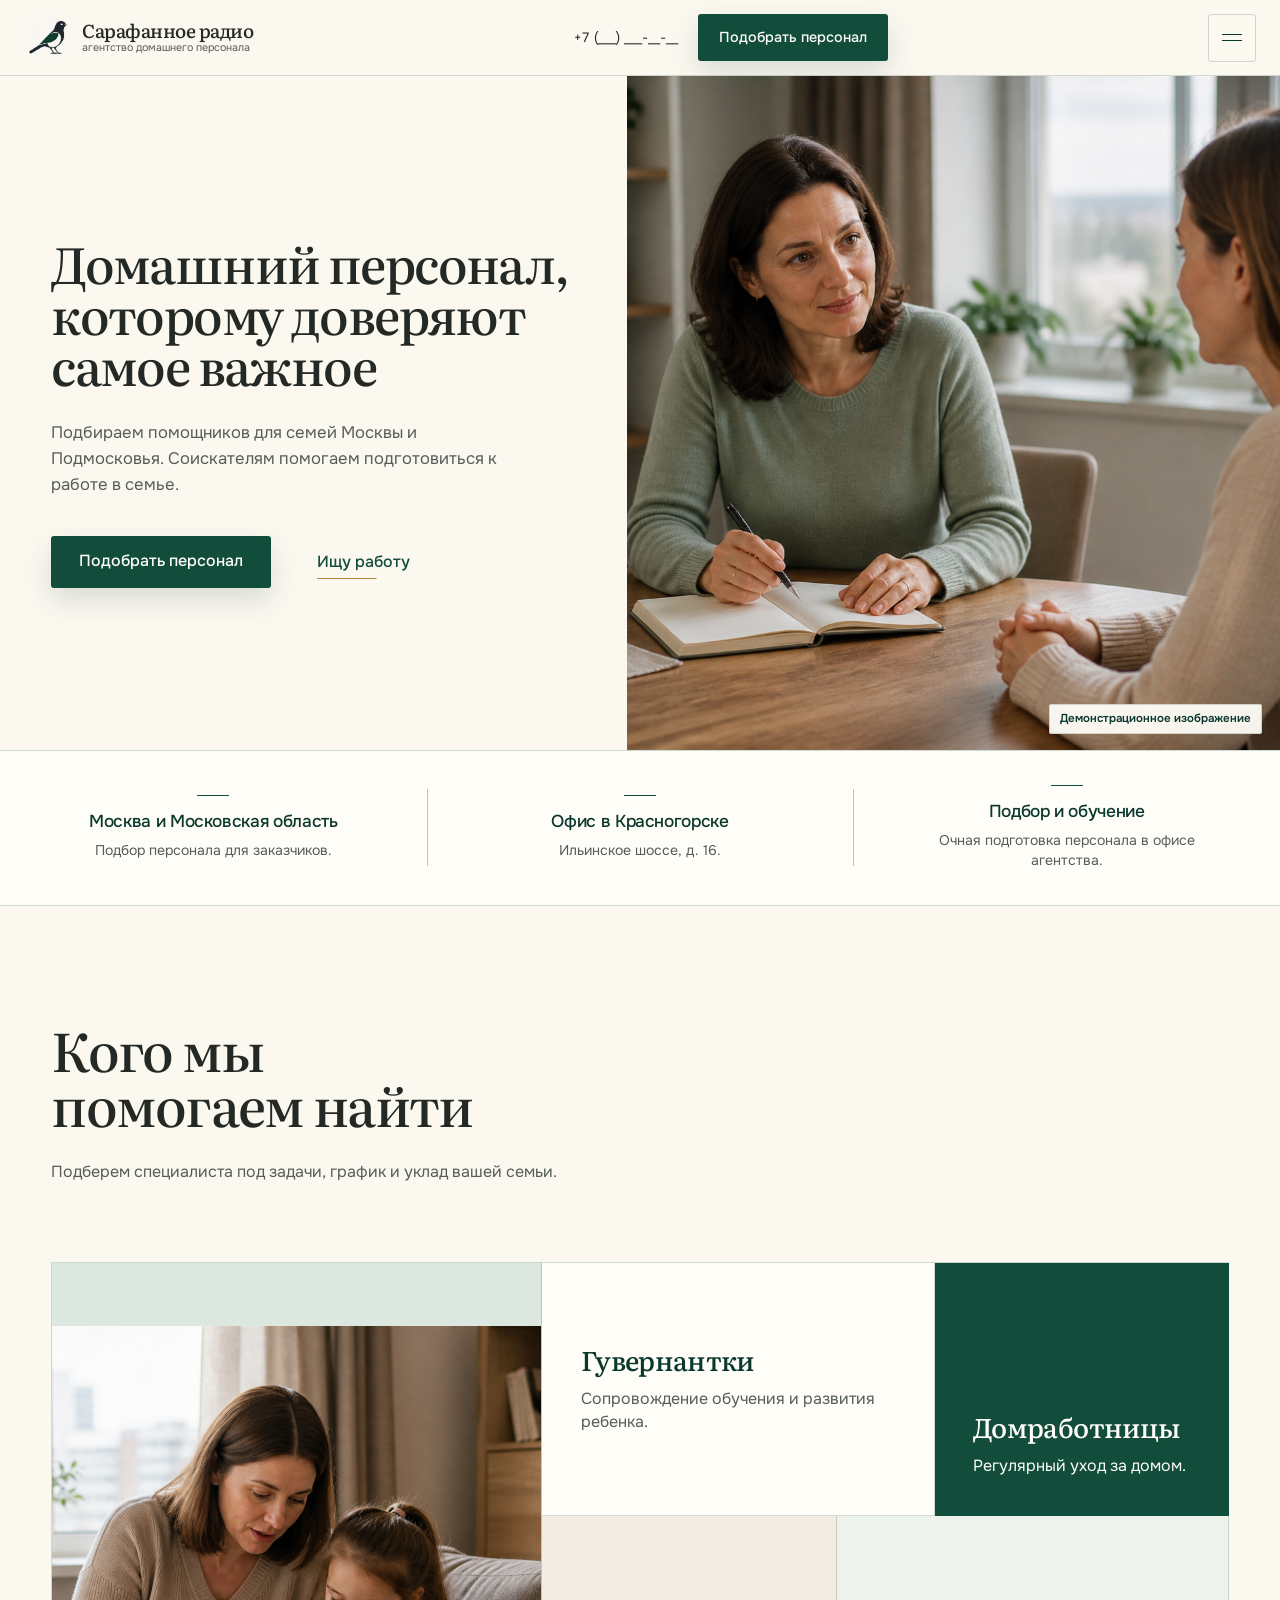
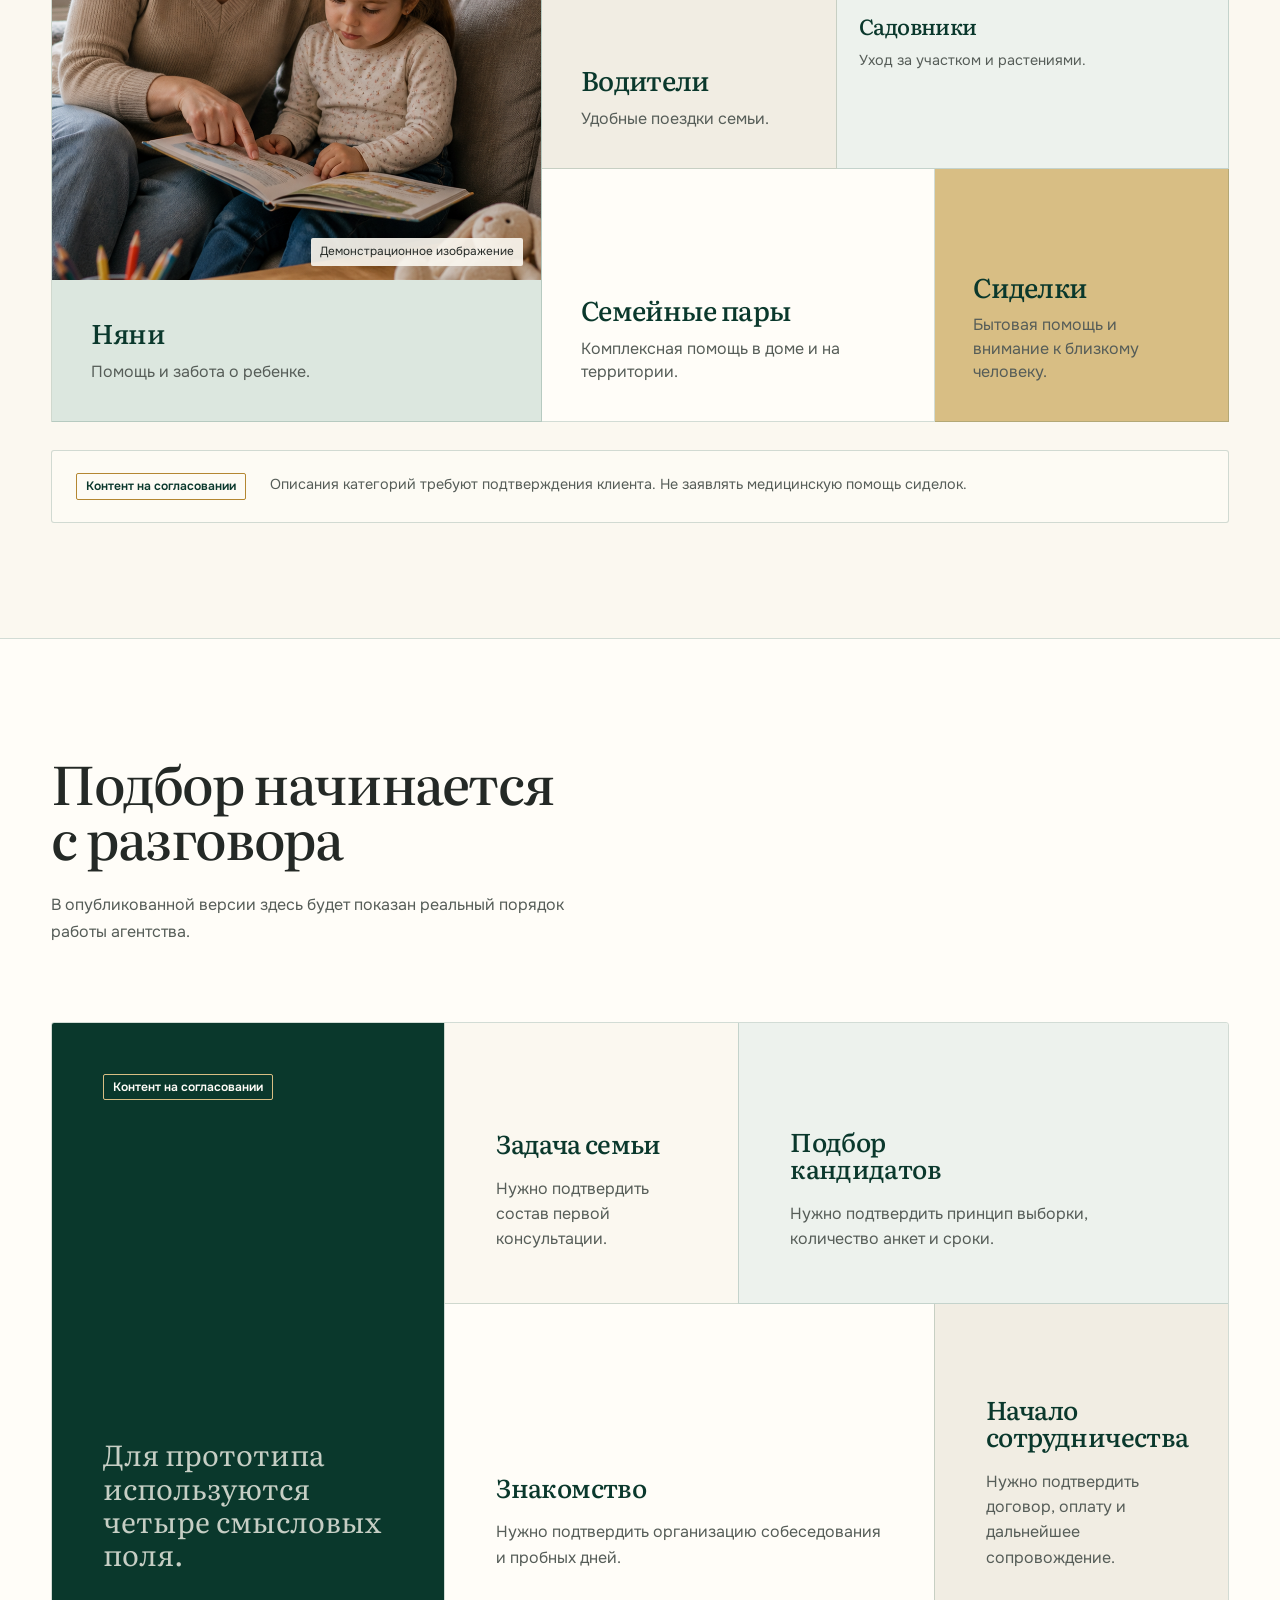
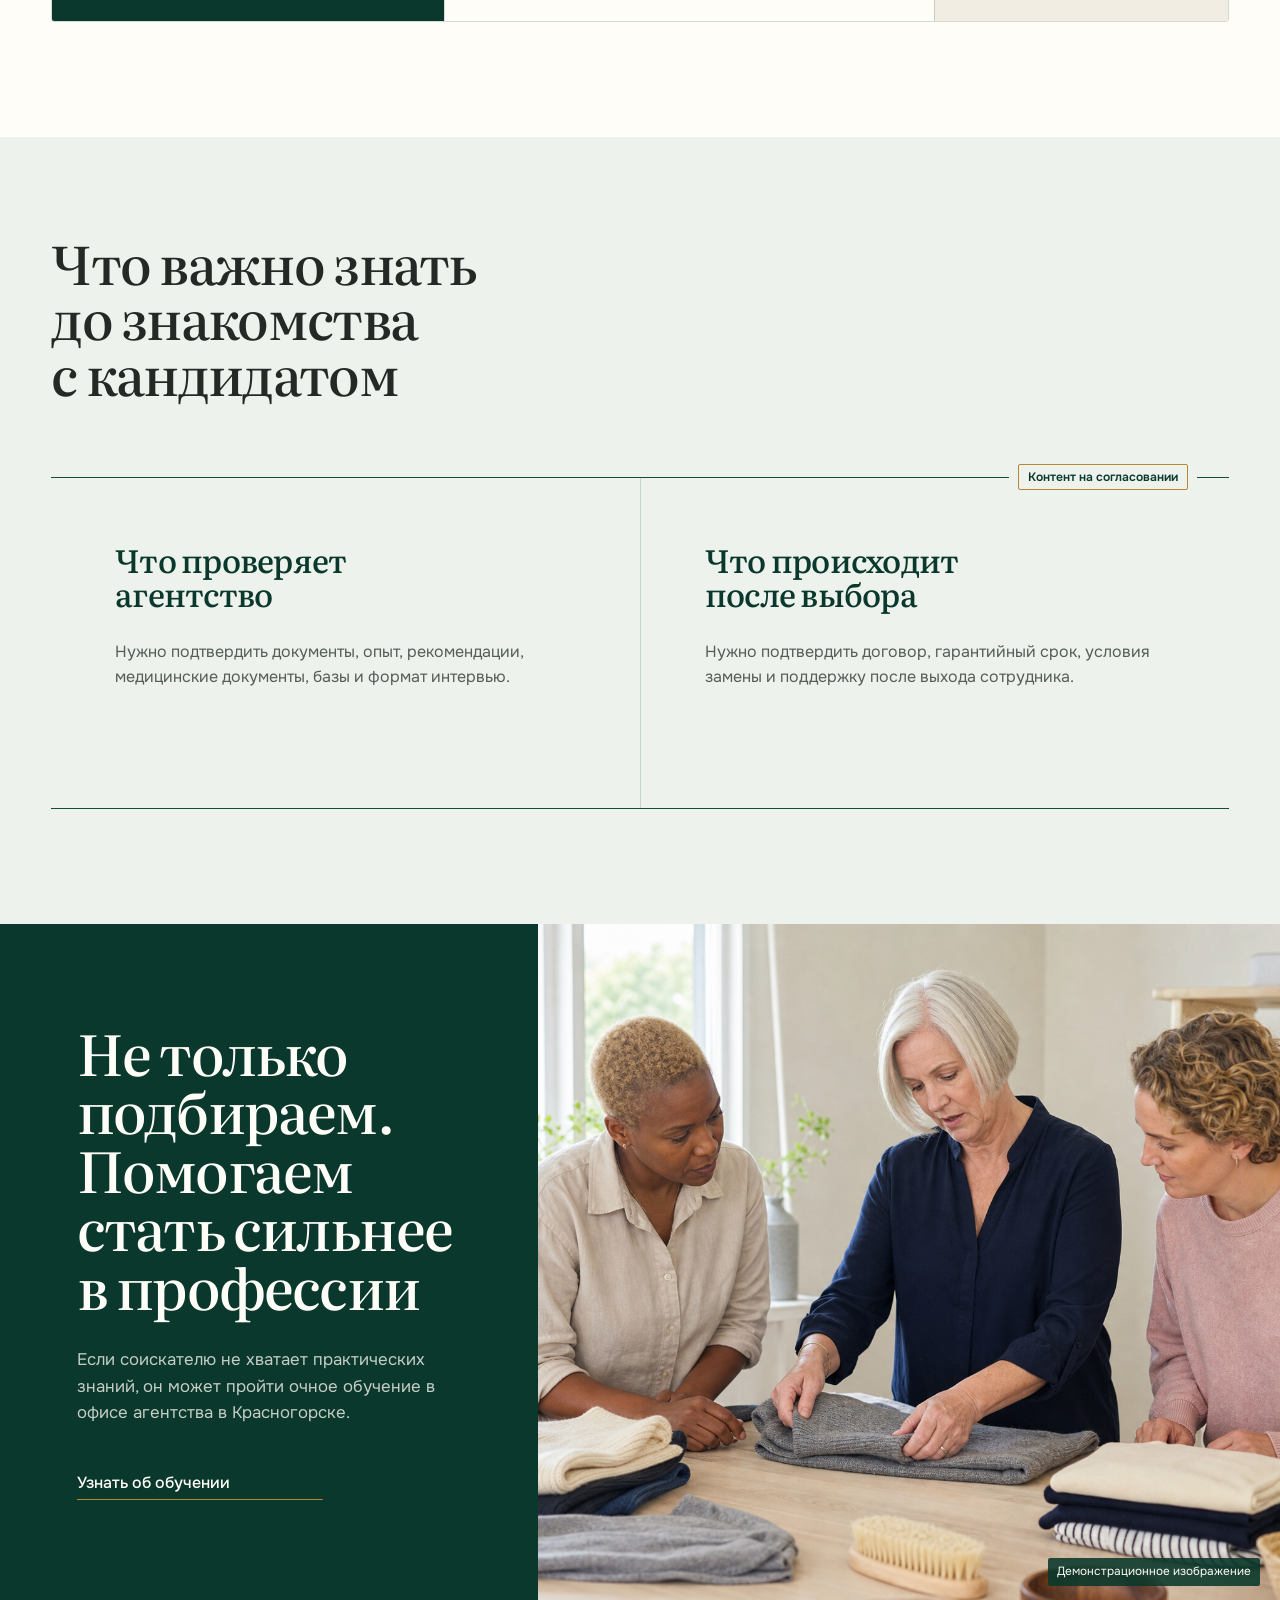
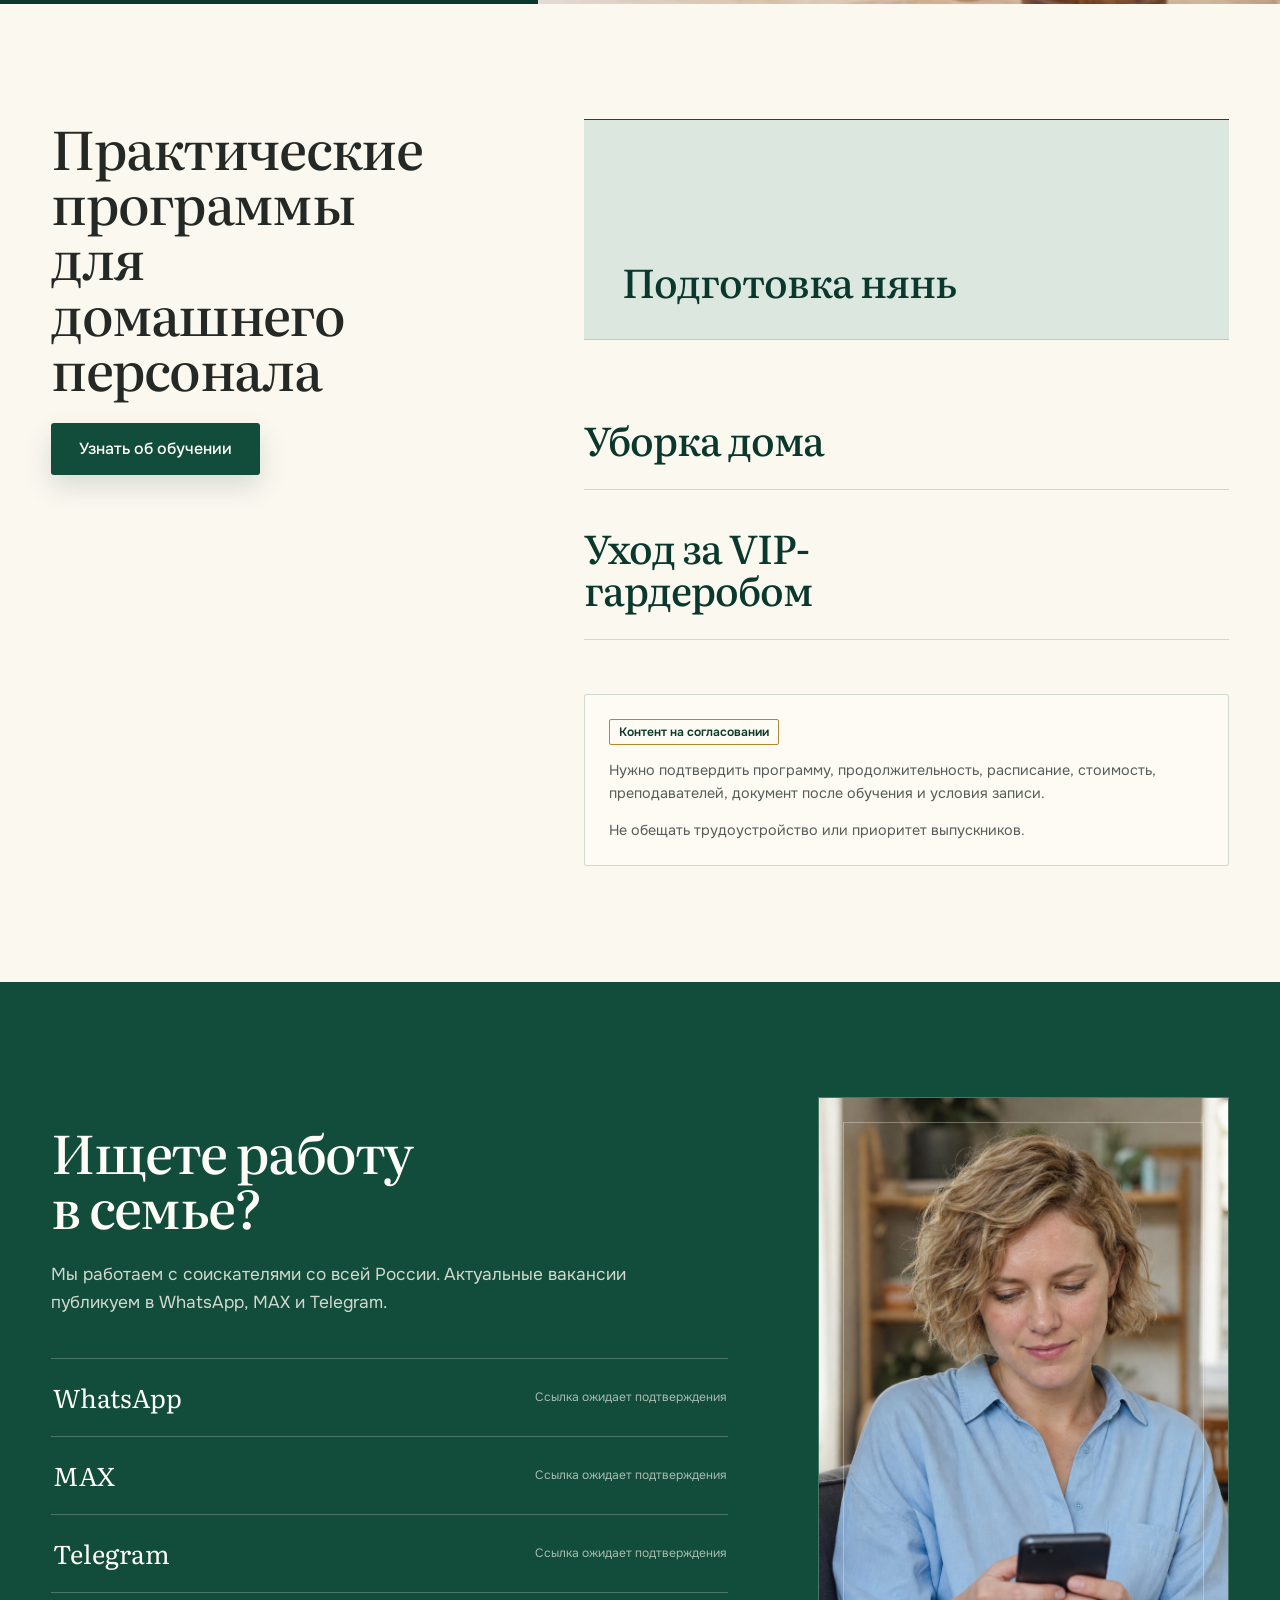
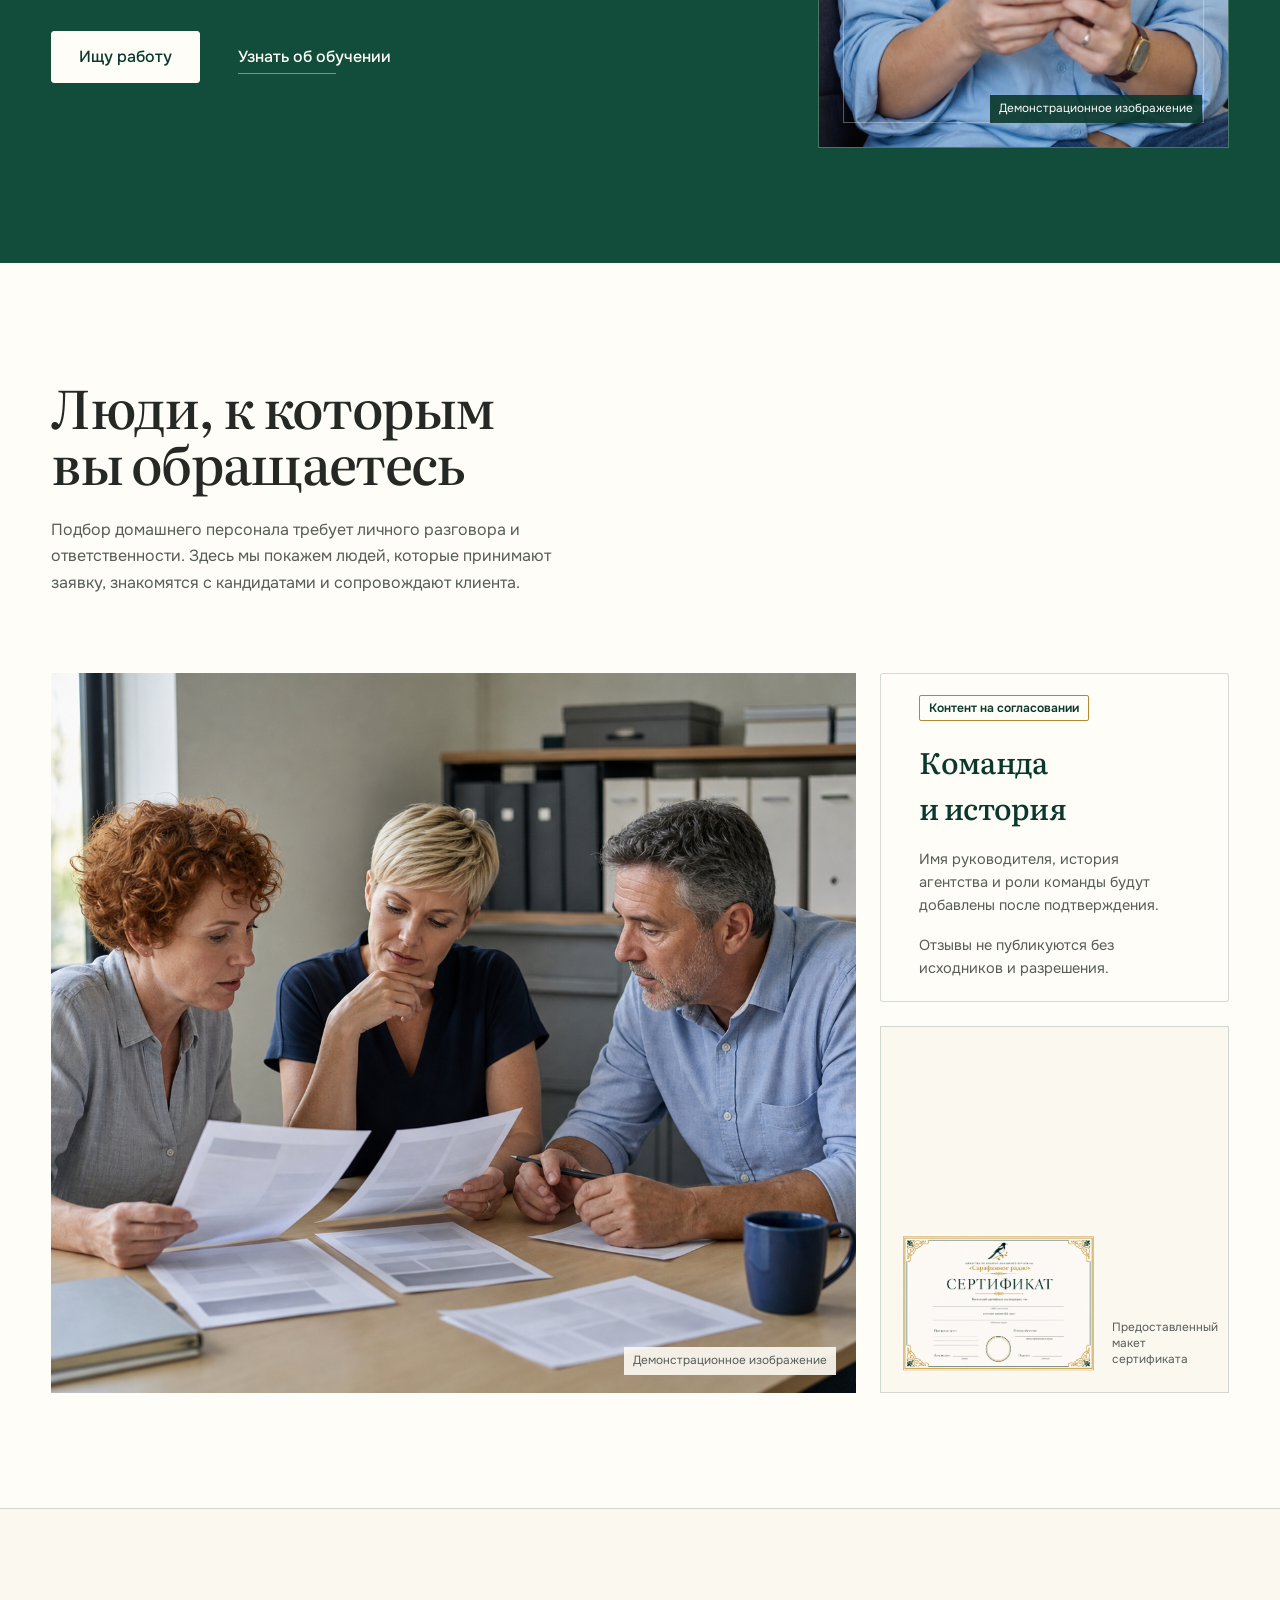
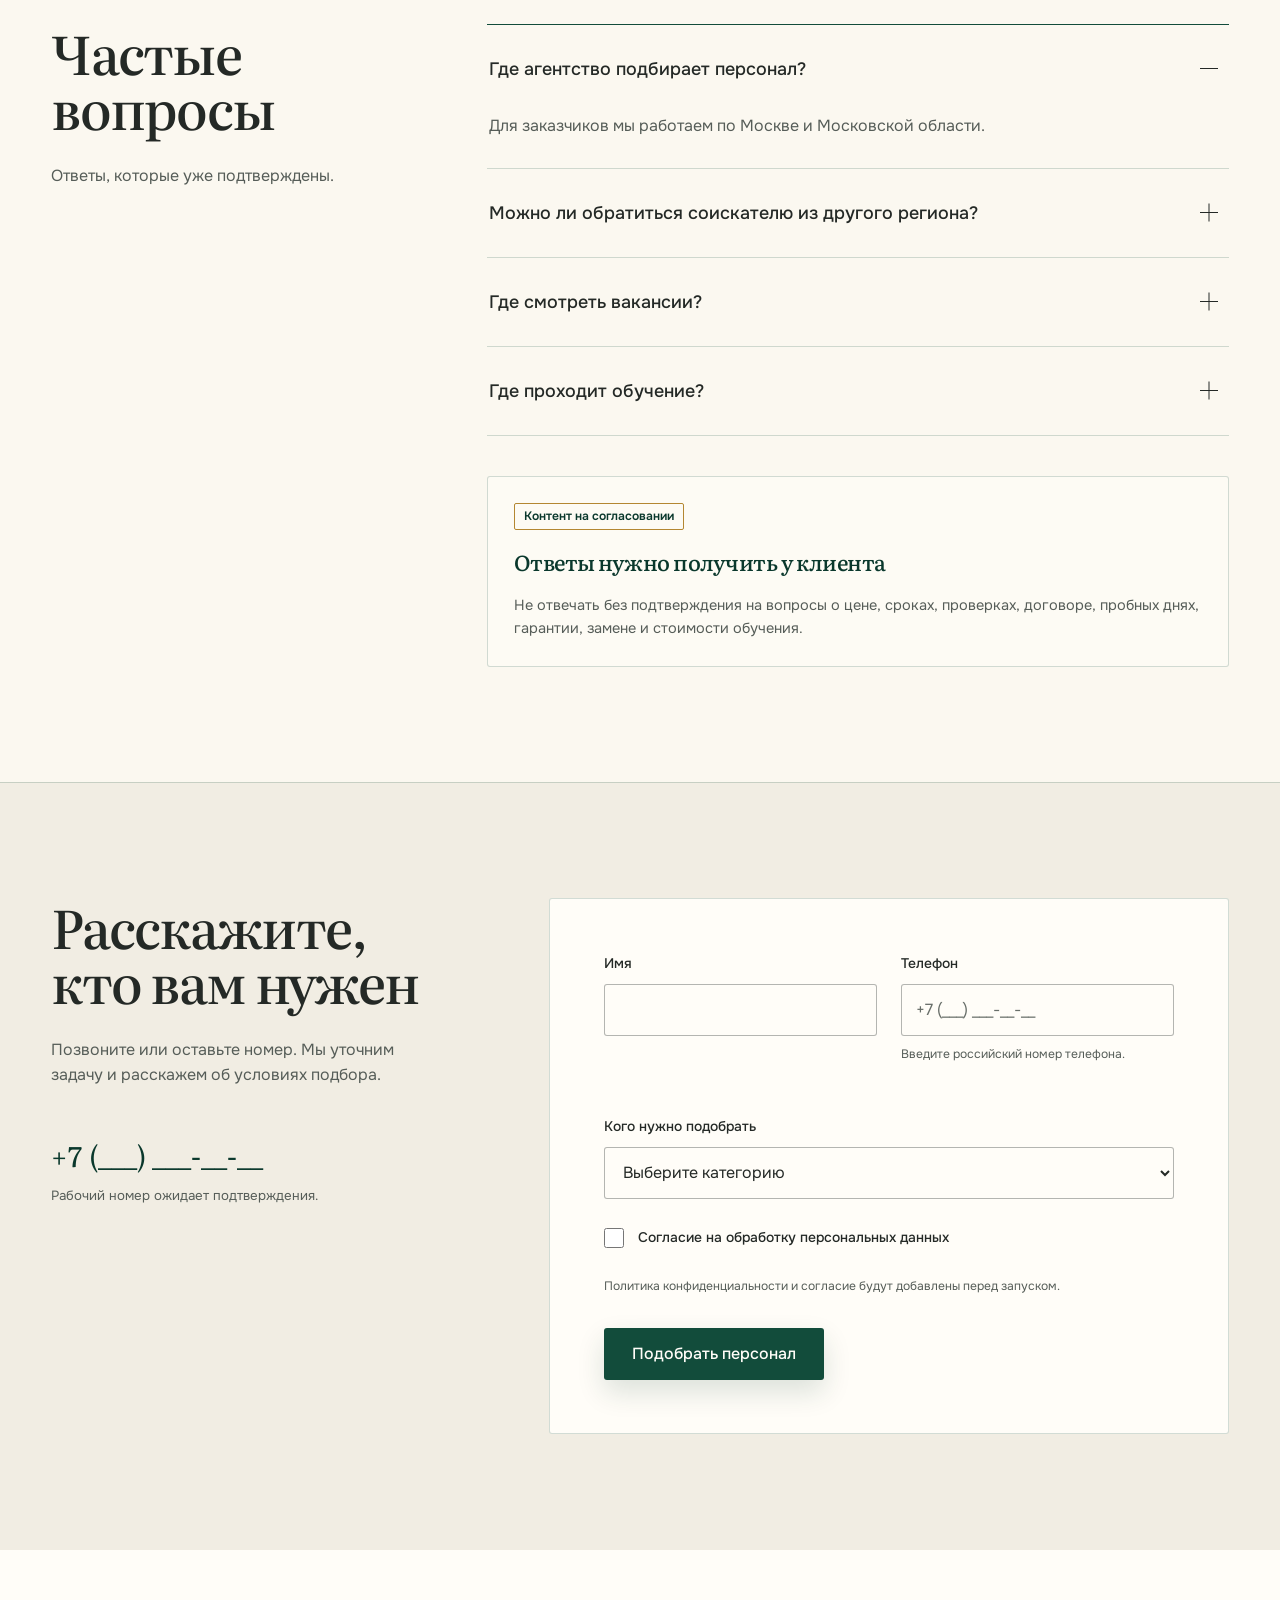
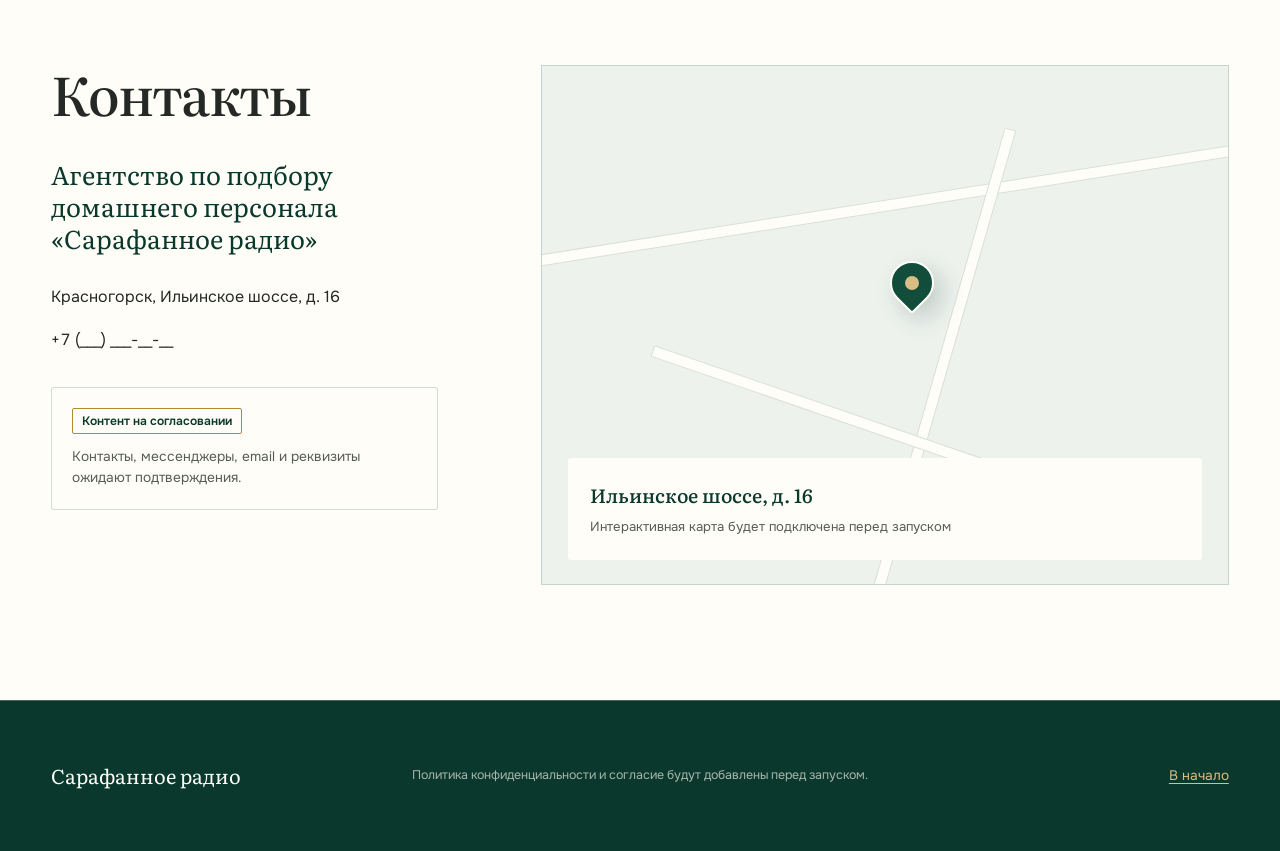
==== classic/index.html @ 503245b3 "Publish two landing page concepts" ====
<!doctype html>
<html lang="ru">
<head>
  <meta charset="utf-8">
  <meta name="viewport" content="width=device-width, initial-scale=1">
  <meta name="description" content="Агентство по подбору домашнего персонала «Сарафанное радио» в Москве и Московской области.">
  <link rel="icon" href="data:,">
  <meta name="theme-color" content="#fbf8f0">
  <title>Сарафанное радио | Агентство домашнего персонала</title>
  <link rel="preconnect" href="https://fonts.googleapis.com">
  <link rel="preconnect" href="https://fonts.gstatic.com" crossorigin>
  <link href="https://fonts.googleapis.com/css2?family=Literata:opsz,wght@7..72,400;7..72,500;7..72,600&amp;family=Onest:wght@400;500;600&amp;display=swap" rel="stylesheet">
  <link rel="stylesheet" href="styles.css">
  <script src="script.js" defer></script>
</head>
<body>
  <a class="skip-link" href="#main-content">Перейти к содержанию</a>

  <header class="site-header" data-site-header>
    <div class="header-inner">
      <a class="brand" href="#top" aria-label="Сарафанное радио, на первый экран">
        <span class="brand-mark" aria-hidden="true">
          <img src="../shared/assets/magpie-marks.png" alt="" width="1660" height="948">
        </span>
        <span class="brand-copy">
          <span class="brand-name">Сарафанное радио</span>
          <span class="brand-descriptor">агентство домашнего персонала</span>
        </span>
      </a>

      <nav class="desktop-nav" aria-label="Основная навигация">
        <a href="#services">Услуги</a>
        <a href="#process">Как мы работаем</a>
        <a href="#training">Обучение</a>
        <a href="#applicants">Соискателям</a>
        <a href="#about">О нас</a>
        <a href="#contacts">Контакты</a>
      </nav>

      <div class="header-actions">
        <span class="header-phone" aria-label="Телефон ожидает подтверждения">+7 (___) ___-__-__</span>
        <a class="button button-primary button-compact" href="#request">Подобрать персонал</a>
      </div>

      <button class="nav-toggle" type="button" aria-expanded="false" aria-controls="mobile-menu" aria-label="Открыть меню">
        <span></span>
        <span></span>
      </button>
    </div>

    <nav class="mobile-nav" id="mobile-menu" aria-label="Навигация для мобильных устройств" hidden>
      <a href="#services">Услуги</a>
      <a href="#process">Как мы работаем</a>
      <a href="#training">Обучение</a>
      <a href="#applicants">Соискателям</a>
      <a href="#about">О нас</a>
      <a href="#contacts">Контакты</a>
      <span class="mobile-phone">+7 (___) ___-__-__</span>
      <a class="button button-primary" href="#request">Подобрать персонал</a>
    </nav>
  </header>

  <main id="main-content">
    <section class="hero" id="top" aria-labelledby="hero-title">
      <div class="hero-grid">
        <div class="hero-copy">
          <h1 id="hero-title">
            <span>Домашний персонал,</span>
            <span>которому доверяют</span>
            <span>самое важное</span>
          </h1>
          <p>Подбираем помощников для семей Москвы и Подмосковья. Соискателям помогаем подготовиться к работе в семье.</p>
          <div class="hero-actions">
            <a class="button button-primary" href="#request">Подобрать персонал</a>
            <a class="text-action" href="#applicants">Ищу работу</a>
          </div>
        </div>
        <figure class="hero-media">
          <img src="../shared/assets/hero-conversation.png" alt="Демонстрационная сцена разговора консультанта агентства с клиентом" width="1536" height="1024" fetchpriority="high" decoding="async">
          <figcaption>Демонстрационное изображение</figcaption>
        </figure>
      </div>
    </section>

    <section class="facts" aria-label="Подтвержденные факты">
      <div class="facts-grid">
        <article class="fact">
          <span class="fact-line" aria-hidden="true"></span>
          <h2>Москва и Московская область</h2>
          <p>Подбор персонала для заказчиков.</p>
        </article>
        <article class="fact">
          <span class="fact-line" aria-hidden="true"></span>
          <h2>Офис в Красногорске</h2>
          <p>Ильинское шоссе, д. 16.</p>
        </article>
        <article class="fact">
          <span class="fact-line" aria-hidden="true"></span>
          <h2>Подбор и обучение</h2>
          <p>Очная подготовка персонала в офисе агентства.</p>
        </article>
      </div>
    </section>

    <section class="section services" id="services" aria-labelledby="services-title">
      <div class="container">
        <header class="section-heading">
          <h2 id="services-title">Кого мы помогаем найти</h2>
          <p>Подберем специалиста под задачи, график и уклад вашей семьи.</p>
        </header>

        <div class="services-grid">
          <article class="service service-nanny">
            <figure class="service-photo">
              <img src="../shared/assets/service-nanny-reading.png" alt="Демонстрационная сцена совместного чтения взрослого и ребенка" width="1448" height="1086" loading="lazy" decoding="async">
              <figcaption>Демонстрационное изображение</figcaption>
            </figure>
            <div class="service-copy">
              <h3>Няни</h3>
              <p>Помощь и забота о ребенке.</p>
            </div>
          </article>

          <article class="service service-governess">
            <h3>Гувернантки</h3>
            <p>Сопровождение обучения и развития ребенка.</p>
          </article>

          <article class="service service-housekeeper">
            <h3>Домработницы</h3>
            <p>Регулярный уход за домом.</p>
          </article>

          <article class="service service-driver">
            <h3>Водители</h3>
            <p>Удобные поездки семьи.</p>
          </article>

          <article class="service service-gardener">
            <h3>Садовники</h3>
            <p>Уход за участком и растениями.</p>
          </article>

          <article class="service service-couple">
            <h3>Семейные пары</h3>
            <p>Комплексная помощь в доме и на территории.</p>
          </article>

          <article class="service service-carer">
            <h3>Сиделки</h3>
            <p>Бытовая помощь и внимание к близкому человеку.</p>
          </article>
        </div>

        <aside class="status-note" aria-label="Статус описаний категорий">
          <span class="status-label">Контент на согласовании</span>
          <p>Описания категорий требуют подтверждения клиента. Не заявлять медицинскую помощь сиделок.</p>
        </aside>
      </div>
    </section>

    <section class="section process" id="process" aria-labelledby="process-title">
      <div class="container">
        <header class="section-heading process-heading">
          <h2 id="process-title">Подбор начинается с разговора</h2>
          <p>В опубликованной версии здесь будет показан реальный порядок работы агентства.</p>
        </header>

        <div class="process-board">
          <div class="process-status">
            <span class="status-label status-label-light">Контент на согласовании</span>
            <p>Для прототипа используются четыре смысловых поля.</p>
          </div>
          <article class="process-item process-task">
            <h3>Задача семьи</h3>
            <p>Нужно подтвердить состав первой консультации.</p>
          </article>
          <article class="process-item process-candidates">
            <h3>Подбор кандидатов</h3>
            <p>Нужно подтвердить принцип выборки, количество анкет и сроки.</p>
          </article>
          <article class="process-item process-meeting">
            <h3>Знакомство</h3>
            <p>Нужно подтвердить организацию собеседования и пробных дней.</p>
          </article>
          <article class="process-item process-start">
            <h3>Начало сотрудничества</h3>
            <p>Нужно подтвердить договор, оплату и дальнейшее сопровождение.</p>
          </article>
        </div>
      </div>
    </section>

    <section class="section checks" aria-labelledby="checks-title">
      <div class="container">
        <header class="section-heading checks-heading">
          <h2 id="checks-title">Что важно знать до знакомства с кандидатом</h2>
        </header>

        <div class="checks-panel">
          <article>
            <h3>Что проверяет агентство</h3>
            <p>Нужно подтвердить документы, опыт, рекомендации, медицинские документы, базы и формат интервью.</p>
          </article>
          <article>
            <h3>Что происходит после выбора</h3>
            <p>Нужно подтвердить договор, гарантийный срок, условия замены и поддержку после выхода сотрудника.</p>
          </article>
          <div class="checks-status">
            <span class="status-label">Контент на согласовании</span>
          </div>
        </div>
      </div>
    </section>

    <section class="difference" aria-labelledby="difference-title">
      <div class="difference-grid">
        <div class="difference-copy">
          <h2 id="difference-title">Не только подбираем. Помогаем стать сильнее в профессии</h2>
          <p>Если соискателю не хватает практических знаний, он может пройти очное обучение в офисе агентства в Красногорске.</p>
          <a class="text-action text-action-light" href="#training">Узнать об обучении</a>
        </div>
        <figure class="difference-media">
          <img src="../shared/assets/training-garment-care-distinct.png" alt="Демонстрационная сцена очного занятия по уходу за гардеробом" width="1448" height="1086" loading="lazy" decoding="async">
          <figcaption>Демонстрационное изображение</figcaption>
        </figure>
      </div>
    </section>

    <section class="section training" id="training" aria-labelledby="training-title">
      <div class="container training-layout">
        <header class="section-heading training-heading">
          <h2 id="training-title">Практические программы для домашнего персонала</h2>
          <a class="button button-primary" href="#contacts">Узнать об обучении</a>
        </header>

        <div class="program-list" role="list">
          <article class="program program-main" role="listitem">
            <h3>Подготовка нянь</h3>
          </article>
          <article class="program" role="listitem">
            <h3>Уборка дома</h3>
          </article>
          <article class="program" role="listitem">
            <h3>Уход за VIP-гардеробом</h3>
          </article>
        </div>

        <aside class="training-note status-note">
          <span class="status-label">Контент на согласовании</span>
          <p>Нужно подтвердить программу, продолжительность, расписание, стоимость, преподавателей, документ после обучения и условия записи.</p>
          <p>Не обещать трудоустройство или приоритет выпускников.</p>
        </aside>
      </div>
    </section>

    <section class="applicants" id="applicants" aria-labelledby="applicants-title">
      <div class="container applicants-grid">
        <div class="applicants-copy">
          <h2 id="applicants-title">Ищете работу в семье?</h2>
          <p>Мы работаем с соискателями со всей России. Актуальные вакансии публикуем в WhatsApp, MAX и Telegram.</p>

          <div class="channel-list" aria-label="Каналы с вакансиями">
            <button class="channel-button" type="button" data-pending-channel="WhatsApp">
              <span>WhatsApp</span>
              <small>Ссылка ожидает подтверждения</small>
            </button>
            <button class="channel-button" type="button" data-pending-channel="MAX">
              <span>MAX</span>
              <small>Ссылка ожидает подтверждения</small>
            </button>
            <button class="channel-button" type="button" data-pending-channel="Telegram">
              <span>Telegram</span>
              <small>Ссылка ожидает подтверждения</small>
            </button>
          </div>

          <div class="applicant-actions">
            <button class="button button-paper" type="button" data-pending-channel="канал для соискателей">Ищу работу</button>
            <a class="text-action text-action-light" href="#training">Узнать об обучении</a>
          </div>
          <p class="channel-feedback" data-channel-feedback role="status" aria-live="polite"></p>
        </div>

        <figure class="applicants-media">
          <img src="../shared/assets/applicant-phone-distinct.png" alt="Демонстрационное изображение взрослой соискательницы со смартфоном" width="1120" height="1400" loading="lazy" decoding="async">
          <figcaption>Демонстрационное изображение</figcaption>
        </figure>
      </div>
    </section>

    <section class="section about" id="about" aria-labelledby="about-title">
      <div class="container">
        <header class="section-heading about-heading">
          <h2 id="about-title">Люди, к которым вы обращаетесь</h2>
          <p>Подбор домашнего персонала требует личного разговора и ответственности. Здесь мы покажем людей, которые принимают заявку, знакомятся с кандидатами и сопровождают клиента.</p>
        </header>

        <div class="about-mosaic">
          <figure class="team-figure">
            <img src="../shared/assets/office-review-distinct.png" alt="Демонстрационная рабочая сцена с тремя взрослыми специалистами" width="1448" height="1086" loading="lazy" decoding="async">
            <figcaption>Демонстрационное изображение</figcaption>
          </figure>

          <article class="team-copy status-note">
            <span class="status-label">Контент на согласовании</span>
            <h3>Команда и история</h3>
            <p>Имя руководителя, история агентства и роли команды будут добавлены после подтверждения.</p>
            <p>Отзывы не публикуются без исходников и разрешения.</p>
          </article>

          <figure class="certificate-figure">
            <img src="../shared/assets/certificate-reference.png" alt="Предоставленный макет сертификата для визуального прототипа" width="2105" height="1489" loading="lazy" decoding="async">
            <figcaption>Предоставленный макет сертификата</figcaption>
          </figure>
        </div>
      </div>
    </section>

    <section class="section faq" aria-labelledby="faq-title">
      <div class="container faq-layout">
        <header class="section-heading faq-heading">
          <h2 id="faq-title">Частые вопросы</h2>
          <p>Ответы, которые уже подтверждены.</p>
        </header>

        <div class="faq-list" data-accordion>
          <article class="faq-item">
            <h3>
              <button class="faq-trigger" type="button" aria-expanded="true" aria-controls="faq-panel-1" id="faq-trigger-1">
                <span>Где агентство подбирает персонал?</span>
                <span class="faq-sign" aria-hidden="true"></span>
              </button>
            </h3>
            <div class="faq-panel" id="faq-panel-1" role="region" aria-labelledby="faq-trigger-1">
              <p>Для заказчиков мы работаем по Москве и Московской области.</p>
            </div>
          </article>

          <article class="faq-item">
            <h3>
              <button class="faq-trigger" type="button" aria-expanded="false" aria-controls="faq-panel-2" id="faq-trigger-2">
                <span>Можно ли обратиться соискателю из другого региона?</span>
                <span class="faq-sign" aria-hidden="true"></span>
              </button>
            </h3>
            <div class="faq-panel" id="faq-panel-2" role="region" aria-labelledby="faq-trigger-2" hidden>
              <p>Да, мы работаем с соискателями со всей России.</p>
            </div>
          </article>

          <article class="faq-item">
            <h3>
              <button class="faq-trigger" type="button" aria-expanded="false" aria-controls="faq-panel-3" id="faq-trigger-3">
                <span>Где смотреть вакансии?</span>
                <span class="faq-sign" aria-hidden="true"></span>
              </button>
            </h3>
            <div class="faq-panel" id="faq-panel-3" role="region" aria-labelledby="faq-trigger-3" hidden>
              <p>Актуальные вакансии публикуются в каналах агентства в WhatsApp, MAX и Telegram.</p>
            </div>
          </article>

          <article class="faq-item">
            <h3>
              <button class="faq-trigger" type="button" aria-expanded="false" aria-controls="faq-panel-4" id="faq-trigger-4">
                <span>Где проходит обучение?</span>
                <span class="faq-sign" aria-hidden="true"></span>
              </button>
            </h3>
            <div class="faq-panel" id="faq-panel-4" role="region" aria-labelledby="faq-trigger-4" hidden>
              <p>Обучение проходит очно в офисе агентства в Красногорске, Ильинское шоссе, д. 16.</p>
            </div>
          </article>
        </div>

        <aside class="faq-pending status-note">
          <span class="status-label">Контент на согласовании</span>
          <h3>Ответы нужно получить у клиента</h3>
          <p>Не отвечать без подтверждения на вопросы о цене, сроках, проверках, договоре, пробных днях, гарантии, замене и стоимости обучения.</p>
        </aside>
      </div>
    </section>

    <section class="request" id="request" aria-labelledby="request-title">
      <div class="container request-grid">
        <div class="request-copy">
          <h2 id="request-title">Расскажите, кто вам нужен</h2>
          <p>Позвоните или оставьте номер. Мы уточним задачу и расскажем об условиях подбора.</p>
          <span class="request-phone">+7 (___) ___-__-__</span>
          <small>Рабочий номер ожидает подтверждения.</small>
        </div>

        <form class="request-form" data-request-form novalidate>
          <div class="field">
            <label for="request-name">Имя</label>
            <input id="request-name" name="name" type="text" autocomplete="name" required>
          </div>

          <div class="field">
            <label for="request-phone">Телефон</label>
            <input id="request-phone" name="phone" type="tel" inputmode="tel" autocomplete="tel" placeholder="+7 (___) ___-__-__" aria-describedby="phone-help phone-error" required>
            <small id="phone-help">Введите российский номер телефона.</small>
            <small class="field-error" id="phone-error" aria-live="polite"></small>
          </div>

          <div class="field field-wide">
            <label for="request-role">Кого нужно подобрать</label>
            <select id="request-role" name="role" required>
              <option value="">Выберите категорию</option>
              <option>Няня</option>
              <option>Гувернантка</option>
              <option>Домработница</option>
              <option>Водитель</option>
              <option>Садовник</option>
              <option>Семейная пара</option>
              <option>Сиделка</option>
            </select>
          </div>

          <div class="consent field-wide">
            <input id="request-consent" name="consent" type="checkbox" required>
            <label for="request-consent">Согласие на обработку персональных данных</label>
          </div>
          <p class="legal-note field-wide">Политика конфиденциальности и согласие будут добавлены перед запуском.</p>

          <div class="form-submit field-wide">
            <button class="button button-primary" type="submit" data-submit-button>
              <span data-submit-label>Подобрать персонал</span>
            </button>
            <p class="form-status" data-form-status role="status" aria-live="polite"></p>
          </div>
        </form>
      </div>
    </section>

    <section class="contacts" id="contacts" aria-labelledby="contacts-title">
      <div class="container contacts-grid">
        <div class="contacts-copy">
          <h2 id="contacts-title">Контакты</h2>
          <p class="contacts-name">Агентство по подбору домашнего персонала «Сарафанное радио»</p>
          <address>Красногорск, Ильинское шоссе, д. 16</address>
          <span class="contacts-phone">+7 (___) ___-__-__</span>

          <div class="contacts-pending status-note">
            <span class="status-label">Контент на согласовании</span>
            <p>Контакты, мессенджеры, email и реквизиты ожидают подтверждения.</p>
          </div>
        </div>

        <div class="static-map">
          <span class="visually-hidden">Стилизованная схема расположения офиса по адресу Красногорск, Ильинское шоссе, дом 16</span>
          <div class="map-road road-one" aria-hidden="true"></div>
          <div class="map-road road-two" aria-hidden="true"></div>
          <div class="map-road road-three" aria-hidden="true"></div>
          <div class="map-marker" aria-hidden="true"><span></span></div>
          <div class="map-caption">
            <strong>Ильинское шоссе, д. 16</strong>
            <span>Интерактивная карта будет подключена перед запуском</span>
          </div>
        </div>
      </div>

      <footer class="site-footer">
        <div class="container footer-inner">
          <a class="footer-brand" href="#top">Сарафанное радио</a>
          <p>Политика конфиденциальности и согласие будут добавлены перед запуском.</p>
          <a class="footer-top" href="#top">В начало</a>
        </div>
      </footer>
    </section>
  </main>
</body>
</html>
---- classic/styles.css ----
:root {
  color-scheme: light;
  --paper: #fbf8f0;
  --paper-deep: #f1ede3;
  --paper-bright: #fffdf8;
  --ink: #242926;
  --ink-soft: #565d58;
  --emerald: #124c3b;
  --emerald-deep: #0a382c;
  --emerald-soft: #dce7df;
  --emerald-mist: #edf2ed;
  --gold: #b48731;
  --gold-soft: #d8be84;
  --line: rgba(18, 76, 59, 0.19);
  --line-dark: rgba(251, 248, 240, 0.24);
  --error: #9c2f26;
  --success: #245e43;
  --radius: 3px;
  --header-height: 76px;
  --container: 1380px;
  --page-pad: clamp(24px, 4vw, 64px);
  --section-space: clamp(88px, 9vw, 144px);
  --ease-out: cubic-bezier(0.16, 1, 0.3, 1);
  --font-display: "Literata", Georgia, serif;
  --font-ui: "Onest", Arial, sans-serif;
}

*,
*::before,
*::after {
  box-sizing: border-box;
}

html {
  scroll-behavior: smooth;
  scroll-padding-top: calc(var(--header-height) + 24px);
}

body {
  min-width: 320px;
  margin: 0;
  background: var(--paper);
  color: var(--ink);
  font-family: var(--font-ui);
  font-size: 16px;
  line-height: 1.58;
  text-rendering: optimizeLegibility;
  -webkit-font-smoothing: antialiased;
}

body.nav-open {
  overflow: hidden;
}

::selection {
  background: var(--gold-soft);
  color: var(--emerald-deep);
}

::-webkit-scrollbar {
  width: 12px;
}

::-webkit-scrollbar-track {
  background: var(--paper-deep);
}

::-webkit-scrollbar-thumb {
  border: 3px solid var(--paper-deep);
  border-radius: 8px;
  background: var(--emerald);
}

a,
button,
input,
select {
  -webkit-tap-highlight-color: transparent;
}

a {
  color: inherit;
  text-decoration-thickness: 1px;
  text-underline-offset: 0.24em;
}

button,
input,
select {
  font: inherit;
}

button,
select {
  cursor: pointer;
}

button:disabled,
input:disabled,
select:disabled {
  cursor: not-allowed;
}

img {
  display: block;
  max-width: 100%;
}

figure,
h1,
h2,
h3,
p {
  margin: 0;
}

h1,
h2,
h3 {
  text-wrap: balance;
}

h1,
h2 {
  font-family: var(--font-display);
  font-weight: 500;
  letter-spacing: -0.032em;
}

h1 {
  max-width: 12.5ch;
  font-size: clamp(3.3rem, 4.65vw, 5.25rem);
  line-height: 1.02;
}

h2 {
  max-width: 17ch;
  font-size: clamp(2.7rem, 4.15vw, 4.65rem);
  line-height: 1.04;
}

h3 {
  font-family: var(--font-display);
  font-weight: 500;
  letter-spacing: -0.024em;
}

p {
  max-width: 70ch;
}

:focus-visible {
  outline: 2px solid var(--gold);
  outline-offset: 4px;
}

.visually-hidden {
  position: absolute;
  width: 1px;
  height: 1px;
  padding: 0;
  margin: -1px;
  overflow: hidden;
  clip: rect(0, 0, 0, 0);
  white-space: nowrap;
  border: 0;
}

.skip-link {
  position: fixed;
  top: 12px;
  left: 12px;
  z-index: 20;
  padding: 12px 18px;
  transform: translateY(-160%);
  border-radius: var(--radius);
  background: var(--emerald);
  color: var(--paper-bright);
  text-decoration: none;
  transition: transform 180ms var(--ease-out);
}

.skip-link:focus {
  transform: translateY(0);
}

.container {
  width: min(calc(100% - (var(--page-pad) * 2)), var(--container));
  margin-inline: auto;
}

.section {
  padding-block: var(--section-space);
}

.section-heading {
  display: grid;
  gap: 28px;
  margin-bottom: clamp(52px, 6vw, 88px);
}

.section-heading > p {
  max-width: 50ch;
  color: var(--ink-soft);
  font-size: clamp(1rem, 1.18vw, 1.2rem);
  line-height: 1.65;
}

.button {
  display: inline-flex;
  min-height: 52px;
  align-items: center;
  justify-content: center;
  padding: 14px 27px;
  border: 1px solid transparent;
  border-radius: var(--radius);
  font-weight: 500;
  line-height: 1.15;
  text-align: center;
  text-decoration: none;
  white-space: nowrap;
  transition:
    color 220ms var(--ease-out),
    background-color 220ms var(--ease-out),
    border-color 220ms var(--ease-out),
    transform 220ms var(--ease-out),
    box-shadow 220ms var(--ease-out);
}

.button:hover {
  transform: translateY(-2px);
}

.button:active {
  transform: translateY(1px);
}

.button:disabled {
  opacity: 0.56;
  transform: none;
}

.button-primary {
  background: var(--emerald);
  color: var(--paper-bright);
  box-shadow: 0 12px 28px rgba(10, 56, 44, 0.14);
}

.button-primary:hover {
  background: var(--emerald-deep);
  box-shadow: 0 16px 34px rgba(10, 56, 44, 0.19);
}

.button-paper {
  border-color: var(--paper-bright);
  background: var(--paper-bright);
  color: var(--emerald-deep);
}

.button-paper:hover {
  background: var(--paper-deep);
}

.button-compact {
  min-height: 46px;
  padding-inline: 20px;
  font-size: 0.9rem;
}

.text-action {
  position: relative;
  display: inline-flex;
  min-height: 44px;
  align-items: center;
  color: var(--emerald);
  font-weight: 500;
  text-decoration: none;
  white-space: nowrap;
}

.text-action::after {
  position: absolute;
  right: 0;
  bottom: 5px;
  left: 0;
  height: 1px;
  background: var(--gold);
  content: "";
  transform: scaleX(0.64);
  transform-origin: left;
  transition: transform 260ms var(--ease-out);
}

.text-action:hover::after {
  transform: scaleX(1);
}

.text-action-light {
  color: var(--paper-bright);
}

.status-note {
  border: 1px solid var(--line);
  border-radius: var(--radius);
  background: rgba(255, 253, 248, 0.54);
}

.status-label {
  display: inline-flex;
  width: fit-content;
  align-items: center;
  padding: 6px 9px;
  border: 1px solid var(--gold);
  border-radius: 2px;
  color: var(--emerald-deep);
  font-size: 0.76rem;
  font-weight: 600;
  line-height: 1;
}

.status-label-light {
  border-color: var(--gold-soft);
  color: var(--paper-bright);
}

/* Header */
.site-header {
  position: sticky;
  top: 0;
  z-index: 10;
  height: var(--header-height);
  border-bottom: 1px solid var(--line);
  background: rgba(251, 248, 240, 0.98);
}

.header-inner {
  display: flex;
  width: min(calc(100% - 48px), 1496px);
  height: 100%;
  align-items: center;
  gap: clamp(20px, 2.1vw, 40px);
  margin-inline: auto;
}

.brand {
  display: inline-flex;
  flex: 0 0 auto;
  align-items: center;
  gap: 11px;
  color: var(--ink);
  text-decoration: none;
}

.brand-mark {
  position: relative;
  display: block;
  width: 47px;
  height: 47px;
  overflow: hidden;
  border-radius: 50%;
  background: var(--paper);
}

.brand-mark img {
  width: 310%;
  height: auto;
  max-width: none;
  transform: translate(-10%, -21%);
}

.brand-copy {
  display: grid;
  gap: 1px;
  line-height: 1;
}

.brand-name {
  font-family: var(--font-display);
  font-size: 1.17rem;
  font-weight: 500;
  letter-spacing: -0.025em;
}

.brand-descriptor {
  color: var(--ink-soft);
  font-size: 0.67rem;
  line-height: 1.25;
}

.desktop-nav {
  display: flex;
  min-width: 0;
  flex: 1;
  align-items: center;
  justify-content: center;
  gap: clamp(18px, 1.65vw, 31px);
}

.desktop-nav a {
  position: relative;
  flex: 0 0 auto;
  font-size: 0.87rem;
  text-decoration: none;
}

.desktop-nav a::after {
  position: absolute;
  right: 0;
  bottom: -8px;
  left: 0;
  height: 1px;
  background: var(--gold);
  content: "";
  transform: scaleX(0);
  transform-origin: left;
  transition: transform 220ms var(--ease-out);
}

.desktop-nav a:hover::after,
.desktop-nav a:focus-visible::after {
  transform: scaleX(1);
}

.header-actions {
  display: flex;
  flex: 0 0 auto;
  align-items: center;
  gap: 20px;
}

.header-phone {
  font-size: 0.84rem;
  font-variant-numeric: tabular-nums;
  white-space: nowrap;
}

.nav-toggle {
  display: none;
  width: 48px;
  height: 48px;
  border: 1px solid var(--line);
  border-radius: var(--radius);
  background: transparent;
}

.nav-toggle span {
  display: block;
  width: 20px;
  height: 1px;
  margin: 5px auto;
  background: var(--emerald-deep);
  transition: transform 200ms var(--ease-out);
}

.nav-toggle[aria-expanded="true"] span:first-child {
  transform: translateY(3px) rotate(45deg);
}

.nav-toggle[aria-expanded="true"] span:last-child {
  transform: translateY(-3px) rotate(-45deg);
}

.mobile-nav {
  position: absolute;
  top: var(--header-height);
  right: 0;
  left: 0;
  max-height: calc(100dvh - var(--header-height));
  padding: 24px var(--page-pad) 32px;
  overflow-y: auto;
  border-bottom: 1px solid var(--line);
  background: var(--paper-bright);
}

.mobile-nav:not([hidden]) {
  display: grid;
  gap: 2px;
}

.mobile-nav > a:not(.button) {
  min-height: 46px;
  padding-block: 10px;
  border-bottom: 1px solid var(--line);
  text-decoration: none;
}

.mobile-phone {
  padding-block: 18px 12px;
  font-variant-numeric: tabular-nums;
}

/* Hero */
.hero {
  border-bottom: 1px solid var(--line);
}

.hero-grid {
  display: grid;
  height: clamp(560px, calc(100svh - 226px), 742px);
  min-height: 560px;
  grid-template-columns: minmax(0, 47fr) minmax(0, 53fr);
}

.hero-copy {
  display: flex;
  min-height: 0;
  align-items: center;
  padding: clamp(50px, 5vw, 86px) clamp(44px, 3.5vw, 72px);
}

.hero-copy > div,
.hero-copy {
  min-width: 0;
}

.hero-copy {
  flex-direction: column;
  align-items: flex-start;
  justify-content: center;
}

.hero-copy > p {
  max-width: 43ch;
  margin-top: 30px;
  color: var(--ink-soft);
  font-size: clamp(1rem, 1.3vw, 1.24rem);
  line-height: 1.55;
}

.hero h1 {
  max-width: none;
  font-size: clamp(3.1rem, 3.75vw, 4.4rem);
}

.hero h1 span {
  display: block;
}

@media (min-width: 1281px) {
  .hero h1 span {
    white-space: nowrap;
  }
}

.hero-actions {
  display: flex;
  flex-wrap: wrap;
  align-items: center;
  gap: 28px 46px;
  margin-top: 38px;
}

.hero-media {
  position: relative;
  min-width: 0;
  min-height: 0;
  overflow: hidden;
  background: var(--paper-deep);
}

.hero-media img {
  width: 100%;
  height: 100%;
  object-fit: cover;
  object-position: center 44%;
}

.hero-media figcaption {
  position: absolute;
  right: 18px;
  bottom: 16px;
  z-index: 2;
  border: 1px solid var(--line);
  border-radius: 2px;
  padding: 7px 10px;
  color: var(--emerald-deep);
  background: rgba(255, 253, 248, 0.94);
  font-size: 0.72rem;
  font-weight: 600;
  line-height: 1.25;
}

@media (prefers-reduced-motion: no-preference) {
  .hero-media img {
    animation: hero-image-settle 980ms var(--ease-out) 120ms both;
  }

  .hero-media::after {
    position: absolute;
    inset: 0;
    background: var(--gold);
    content: "";
    pointer-events: none;
    transform: scaleX(0);
    transform-origin: right;
    animation: hero-gold-registration 980ms var(--ease-out) 120ms both;
  }
}

@keyframes hero-image-settle {
  from {
    filter: saturate(0.82);
    clip-path: inset(0 4% 0 0);
  }
  to {
    filter: saturate(1);
    clip-path: inset(0);
  }
}

@keyframes hero-gold-registration {
  0% {
    transform: scaleX(0.012);
  }
  100% {
    transform: scaleX(0);
  }
}

/* Facts */
.facts {
  border-bottom: 1px solid var(--line);
  background: var(--paper-bright);
}

.facts-grid {
  display: grid;
  min-height: 150px;
  grid-template-columns: repeat(3, 1fr);
}

.fact {
  position: relative;
  display: flex;
  min-width: 0;
  flex-direction: column;
  justify-content: center;
  padding: 34px clamp(32px, 5vw, 78px);
  text-align: center;
}

.fact + .fact::before {
  position: absolute;
  top: 25%;
  bottom: 25%;
  left: 0;
  width: 1px;
  background: var(--gold-soft);
  content: "";
}

.fact-line {
  display: block;
  width: 32px;
  height: 1px;
  margin: 0 auto 15px;
  background: var(--emerald);
}

.fact h2 {
  max-width: none;
  color: var(--emerald-deep);
  font-family: var(--font-ui);
  font-size: clamp(1rem, 1.35vw, 1.22rem);
  font-weight: 500;
  letter-spacing: -0.02em;
  line-height: 1.25;
}

.fact p {
  margin: 8px auto 0;
  color: var(--ink-soft);
  font-size: 0.88rem;
  line-height: 1.42;
}

/* Services */
.services {
  background: var(--paper);
}

.services-grid {
  display: grid;
  min-height: 760px;
  grid-template-columns: repeat(12, minmax(0, 1fr));
  grid-template-rows: repeat(3, minmax(190px, auto));
  border-top: 1px solid var(--line);
  border-left: 1px solid var(--line);
}

.service {
  position: relative;
  display: flex;
  min-width: 0;
  flex-direction: column;
  justify-content: flex-end;
  padding: clamp(24px, 3vw, 46px);
  overflow: hidden;
  border-right: 1px solid var(--line);
  border-bottom: 1px solid var(--line);
}

.service h3 {
  color: var(--emerald-deep);
  font-size: clamp(1.55rem, 2.1vw, 2.55rem);
  line-height: 1.07;
}

.service p {
  max-width: 28ch;
  margin-top: 13px;
  color: var(--ink-soft);
  line-height: 1.45;
}

.service-nanny {
  grid-column: 1 / span 5;
  grid-row: 1 / span 3;
  padding: 0;
  background: var(--emerald-soft);
}

.service-photo {
  position: relative;
  height: 73%;
  min-height: 420px;
  overflow: hidden;
}

.service-photo img {
  width: 100%;
  height: 100%;
  object-fit: cover;
}

.service-photo figcaption,
.difference-media figcaption,
.applicants-media figcaption,
.team-figure figcaption,
.certificate-figure figcaption {
  padding-top: 12px;
  color: var(--ink-soft);
  font-size: 0.74rem;
  line-height: 1.35;
}

.service-photo figcaption {
  position: absolute;
  right: 18px;
  bottom: 14px;
  padding: 6px 9px;
  border-radius: 2px;
  background: rgba(251, 248, 240, 0.91);
  color: var(--ink);
}

.service-copy {
  padding: clamp(28px, 3vw, 46px);
}

.service-governess {
  grid-column: 6 / span 4;
  grid-row: 1;
  justify-content: center;
  background: var(--paper-bright);
}

.service-housekeeper {
  grid-column: 10 / span 3;
  grid-row: 1;
  background: var(--emerald);
}

.service-housekeeper h3,
.service-housekeeper p {
  color: var(--paper-bright);
}

.service-driver {
  grid-column: 6 / span 3;
  grid-row: 2;
  background: var(--paper-deep);
}

.service-gardener {
  grid-column: 9 / span 4;
  grid-row: 2;
  justify-content: center;
  padding-inline: 22px;
  background: var(--emerald-mist);
}

.service-gardener h3 {
  font-size: clamp(1.35rem, 1.7vw, 2rem);
}

.service-gardener p {
  font-size: 0.9rem;
}

.service-couple {
  grid-column: 6 / span 4;
  grid-row: 3;
  background: var(--paper-bright);
}

.service-carer {
  grid-column: 10 / span 3;
  grid-row: 3;
  background: var(--gold-soft);
}

.services .status-note {
  display: flex;
  align-items: flex-start;
  gap: 24px;
  margin-top: 28px;
  padding: 22px 24px;
}

.services .status-note p {
  max-width: 74ch;
  color: var(--ink-soft);
  font-size: 0.9rem;
  line-height: 1.55;
}

/* Process */
.process {
  border-top: 1px solid var(--line);
  background: var(--paper-bright);
}

.process-heading {
  grid-template-columns: minmax(0, 1fr);
}

.process-board {
  display: grid;
  min-height: 600px;
  grid-template-columns: repeat(12, minmax(0, 1fr));
  grid-template-rows: repeat(2, minmax(240px, auto));
  border: 1px solid var(--line);
  border-radius: var(--radius);
  overflow: hidden;
}

.process-status {
  display: flex;
  grid-column: 1 / span 4;
  grid-row: 1 / span 2;
  flex-direction: column;
  justify-content: space-between;
  padding: clamp(32px, 4vw, 60px);
  background: var(--emerald-deep);
  color: var(--paper-bright);
}

.process-status p {
  max-width: 18ch;
  color: rgba(251, 248, 240, 0.78);
  font-family: var(--font-display);
  font-size: clamp(1.6rem, 2.25vw, 2.5rem);
  line-height: 1.15;
}

.process-item {
  display: flex;
  min-width: 0;
  flex-direction: column;
  justify-content: flex-end;
  padding: clamp(30px, 4vw, 58px);
  border-left: 1px solid var(--line);
  border-bottom: 1px solid var(--line);
}

.process-item:nth-last-child(-n + 2) {
  border-bottom: 0;
}

.process-item h3 {
  max-width: 13ch;
  color: var(--emerald-deep);
  font-size: clamp(1.55rem, 2vw, 2.3rem);
  line-height: 1.08;
}

.process-item p {
  max-width: 40ch;
  margin-top: 18px;
  color: var(--ink-soft);
}

.process-task {
  grid-column: 5 / span 3;
  grid-row: 1;
  background: var(--paper);
}

.process-candidates {
  grid-column: 8 / span 5;
  grid-row: 1;
  background: var(--emerald-mist);
}

.process-meeting {
  grid-column: 5 / span 5;
  grid-row: 2;
  background: var(--paper-bright);
}

.process-start {
  grid-column: 10 / span 3;
  grid-row: 2;
  background: var(--paper-deep);
}

/* Checks */
.checks {
  padding-top: calc(var(--section-space) * 0.84);
  background: var(--emerald-mist);
}

.checks-heading h2 {
  max-width: 19ch;
}

.checks-panel {
  position: relative;
  display: grid;
  grid-template-columns: repeat(2, minmax(0, 1fr));
  border-top: 1px solid var(--emerald);
  border-bottom: 1px solid var(--emerald);
}

.checks-panel article {
  min-height: 330px;
  padding: clamp(42px, 5vw, 74px);
}

.checks-panel article + article {
  border-left: 1px solid var(--line);
}

.checks-panel h3 {
  max-width: 14ch;
  color: var(--emerald-deep);
  font-size: clamp(1.75rem, 2.5vw, 2.75rem);
  line-height: 1.08;
}

.checks-panel p {
  max-width: 48ch;
  margin-top: 28px;
  color: var(--ink-soft);
}

.checks-status {
  position: absolute;
  top: -15px;
  right: 32px;
  padding-inline: 9px;
  background: var(--emerald-mist);
}

/* Difference */
.difference {
  background: var(--emerald-deep);
  color: var(--paper-bright);
}

.difference-grid {
  display: grid;
  min-height: 680px;
  grid-template-columns: minmax(0, 0.84fr) minmax(0, 1.16fr);
}

.difference-copy {
  display: flex;
  flex-direction: column;
  justify-content: center;
  padding: clamp(64px, 7vw, 112px) clamp(42px, 6vw, 96px);
}

.difference-copy h2 {
  max-width: 12.5ch;
  color: var(--paper-bright);
  font-size: clamp(2.9rem, 4.4vw, 4.9rem);
}

.difference-copy p {
  max-width: 42ch;
  margin-top: 32px;
  color: rgba(251, 248, 240, 0.78);
  font-size: 1.05rem;
}

.difference-copy .text-action {
  margin-top: 34px;
}

.difference-media {
  position: relative;
  min-height: 560px;
  overflow: hidden;
}

.difference-media img {
  width: 100%;
  height: 100%;
  object-fit: cover;
}

.difference-media figcaption {
  position: absolute;
  right: 20px;
  bottom: 18px;
  padding: 6px 9px;
  border-radius: 2px;
  background: rgba(10, 56, 44, 0.88);
  color: var(--paper-bright);
}

/* Training */
.training {
  background: var(--paper);
}

.training-layout {
  display: grid;
  grid-template-columns: minmax(0, 0.8fr) minmax(0, 1.2fr);
  column-gap: clamp(56px, 8vw, 128px);
  row-gap: 54px;
}

.training-heading {
  align-content: start;
  margin-bottom: 0;
}

.training-heading h2 {
  max-width: 11ch;
}

.training-heading .button {
  justify-self: start;
}

.program-list {
  border-top: 1px solid var(--emerald);
}

.program {
  display: flex;
  min-height: 150px;
  align-items: flex-end;
  justify-content: space-between;
  gap: 28px;
  padding: 34px 0 30px;
  border-bottom: 1px solid var(--line);
}

.program h3 {
  max-width: 16ch;
  color: var(--emerald-deep);
  font-size: clamp(2rem, 3.1vw, 3.65rem);
  line-height: 1.04;
}

.program span {
  max-width: 12ch;
  color: var(--ink-soft);
  font-size: 0.82rem;
  text-align: right;
}

.program-main {
  min-height: 220px;
  padding: 48px 38px 38px;
  background: var(--emerald-soft);
}

.training-note {
  display: grid;
  grid-column: 2;
  gap: 14px;
  padding: 24px;
}

.training-note p {
  color: var(--ink-soft);
  font-size: 0.9rem;
}

/* Applicants */
.applicants {
  padding-block: var(--section-space);
  overflow: hidden;
  background: var(--emerald);
  color: var(--paper-bright);
}

.applicants-grid {
  display: grid;
  align-items: stretch;
  grid-template-columns: minmax(0, 1.12fr) minmax(360px, 0.68fr);
  gap: clamp(48px, 7vw, 112px);
}

.applicants-copy {
  display: flex;
  flex-direction: column;
  justify-content: center;
  padding-block: 26px;
}

.applicants-copy h2 {
  color: var(--paper-bright);
}

.applicants-copy > p {
  max-width: 53ch;
  margin-top: 28px;
  color: rgba(251, 248, 240, 0.82);
  font-size: 1.08rem;
}

.channel-list {
  display: grid;
  margin-top: 42px;
  border-top: 1px solid var(--line-dark);
}

.channel-button {
  display: grid;
  min-height: 78px;
  grid-template-columns: 1fr auto;
  align-items: center;
  gap: 24px;
  padding: 16px 2px;
  border: 0;
  border-bottom: 1px solid var(--line-dark);
  background: transparent;
  color: var(--paper-bright);
  text-align: left;
  transition: color 200ms var(--ease-out), transform 200ms var(--ease-out);
}

.channel-button:hover {
  color: var(--gold-soft);
  transform: translateX(10px);
}

.channel-button > span {
  font-family: var(--font-display);
  font-size: clamp(1.45rem, 2vw, 2rem);
}

.channel-button small {
  color: rgba(251, 248, 240, 0.65);
  font-size: 0.76rem;
  text-align: right;
}

.applicant-actions {
  display: flex;
  flex-wrap: wrap;
  align-items: center;
  gap: 24px 38px;
  margin-top: 38px;
}

.channel-feedback {
  min-height: 1.5em;
  margin-top: 18px !important;
  color: var(--gold-soft) !important;
  font-size: 0.88rem !important;
}

.applicants-media {
  position: relative;
  min-height: 620px;
  border: 1px solid var(--line-dark);
  overflow: hidden;
}

.applicants-media::before {
  position: absolute;
  top: 24px;
  right: 24px;
  bottom: 24px;
  left: 24px;
  z-index: 1;
  border: 1px solid rgba(251, 248, 240, 0.33);
  content: "";
  pointer-events: none;
}

.applicants-media img {
  width: 100%;
  height: 100%;
  object-fit: cover;
}

.applicants-media figcaption {
  position: absolute;
  right: 26px;
  bottom: 24px;
  z-index: 2;
  padding: 6px 9px;
  background: rgba(10, 56, 44, 0.9);
  color: var(--paper-bright);
}

/* About */
.about {
  background: var(--paper-bright);
}

.about-heading {
  max-width: 850px;
}

.about-heading h2 {
  max-width: 15ch;
}

.about-mosaic {
  display: grid;
  grid-template-columns: minmax(0, 1.5fr) minmax(280px, 0.65fr);
  grid-template-rows: minmax(300px, 0.7fr) minmax(310px, 0.78fr);
  gap: 24px;
}

.team-figure {
  position: relative;
  grid-column: 1;
  grid-row: 1 / span 2;
  min-height: 720px;
  overflow: hidden;
}

.team-figure img {
  width: 100%;
  height: 100%;
  object-fit: cover;
}

.team-figure figcaption {
  position: absolute;
  right: 20px;
  bottom: 18px;
  padding: 6px 9px;
  background: rgba(251, 248, 240, 0.92);
}

.team-copy {
  display: flex;
  grid-column: 2;
  grid-row: 1;
  flex-direction: column;
  align-items: flex-start;
  justify-content: center;
  gap: 17px;
  padding: clamp(28px, 3vw, 46px);
}

.team-copy h3 {
  color: var(--emerald-deep);
  font-size: clamp(1.75rem, 2.3vw, 2.6rem);
}

.team-copy p {
  color: var(--ink-soft);
  font-size: 0.91rem;
}

.certificate-figure {
  display: grid;
  grid-column: 2;
  grid-row: 2;
  grid-template-columns: minmax(0, 1fr) auto;
  align-items: end;
  gap: 16px;
  padding: 20px;
  border: 1px solid var(--line);
  background: var(--paper);
}

.certificate-figure img {
  width: 100%;
  height: 270px;
  object-fit: contain;
  object-position: left bottom;
}

.certificate-figure figcaption {
  max-width: 12ch;
  padding-bottom: 4px;
  color: var(--ink-soft);
}

/* FAQ */
.faq {
  border-top: 1px solid var(--line);
  background: var(--paper);
}

.faq-layout {
  display: grid;
  grid-template-columns: minmax(250px, 0.62fr) minmax(0, 1.38fr);
  column-gap: clamp(56px, 8vw, 128px);
  row-gap: 40px;
}

.faq-heading {
  align-self: start;
  margin-bottom: 0;
}

.faq-heading h2 {
  max-width: 8ch;
}

.faq-list {
  border-top: 1px solid var(--emerald);
}

.faq-item {
  border-bottom: 1px solid var(--line);
}

.faq-item h3 {
  font-family: var(--font-ui);
}

.faq-trigger {
  display: grid;
  width: 100%;
  min-height: 88px;
  grid-template-columns: minmax(0, 1fr) 30px;
  align-items: center;
  gap: 24px;
  padding: 24px 2px;
  border: 0;
  background: transparent;
  color: var(--ink);
  font-size: clamp(1.04rem, 1.4vw, 1.24rem);
  font-weight: 500;
  text-align: left;
}

.faq-trigger:hover {
  color: var(--emerald);
}

.faq-sign {
  position: relative;
  display: block;
  width: 24px;
  height: 24px;
}

.faq-sign::before,
.faq-sign::after {
  position: absolute;
  top: 11px;
  left: 3px;
  width: 18px;
  height: 1px;
  background: currentColor;
  content: "";
  transition: transform 220ms var(--ease-out);
}

.faq-sign::after {
  transform: rotate(90deg);
}

.faq-trigger[aria-expanded="true"] .faq-sign::after {
  transform: rotate(0deg);
}

.faq-panel {
  padding: 0 50px 30px 2px;
}

.faq-panel p {
  max-width: 56ch;
  color: var(--ink-soft);
}

.faq-pending {
  display: grid;
  grid-column: 2;
  gap: 15px;
  padding: 26px;
}

.faq-pending h3 {
  color: var(--emerald-deep);
  font-size: 1.35rem;
}

.faq-pending p {
  color: var(--ink-soft);
  font-size: 0.91rem;
}

/* Request form */
.request {
  padding-block: var(--section-space);
  border-top: 1px solid var(--line);
  background: var(--paper-deep);
}

.request-grid {
  display: grid;
  grid-template-columns: minmax(280px, 0.72fr) minmax(0, 1.28fr);
  gap: clamp(60px, 9vw, 142px);
}

.request-copy h2 {
  max-width: 12ch;
}

.request-copy > p {
  max-width: 42ch;
  margin-top: 28px;
  color: var(--ink-soft);
}

.request-phone {
  display: block;
  margin-top: 46px;
  color: var(--emerald-deep);
  font-family: var(--font-display);
  font-size: clamp(1.45rem, 2.2vw, 2.35rem);
  font-variant-numeric: tabular-nums;
  white-space: nowrap;
}

.request-copy small {
  display: block;
  margin-top: 7px;
  color: var(--ink-soft);
}

.request-form {
  display: grid;
  grid-template-columns: repeat(2, minmax(0, 1fr));
  gap: 28px 24px;
  padding: clamp(30px, 4.2vw, 64px);
  border: 1px solid var(--line);
  border-radius: var(--radius);
  background: var(--paper-bright);
}

.request-form[aria-busy="true"] {
  cursor: wait;
}

.field {
  display: grid;
  align-content: start;
  gap: 9px;
}

.field-wide {
  grid-column: 1 / -1;
}

.field label,
.consent label {
  color: var(--ink);
  font-size: 0.87rem;
  font-weight: 500;
}

.field input,
.field select {
  width: 100%;
  min-height: 52px;
  padding: 12px 14px;
  border: 1px solid rgba(36, 41, 38, 0.34);
  border-radius: var(--radius);
  background: var(--paper-bright);
  color: var(--ink);
  caret-color: var(--emerald);
  transition: border-color 180ms var(--ease-out), box-shadow 180ms var(--ease-out);
}

.field input::placeholder {
  color: #686e69;
  opacity: 1;
}

.field input:hover,
.field select:hover {
  border-color: var(--emerald);
}

.field input:focus,
.field select:focus {
  border-color: var(--emerald);
  outline: 2px solid rgba(180, 135, 49, 0.76);
  outline-offset: 2px;
}

.field input[aria-invalid="true"],
.field select[aria-invalid="true"] {
  border-color: var(--error);
  box-shadow: 0 0 0 1px var(--error);
}

.field small,
.legal-note {
  color: var(--ink-soft);
  font-size: 0.76rem;
}

.field-error {
  min-height: 1.2em;
  color: var(--error) !important;
}

.consent {
  display: grid;
  grid-template-columns: 22px minmax(0, 1fr);
  align-items: start;
  gap: 12px;
}

.consent input {
  width: 20px;
  height: 20px;
  margin: 1px 0 0;
  accent-color: var(--emerald);
}

.consent input[aria-invalid="true"] {
  outline: 2px solid var(--error);
  outline-offset: 2px;
}

.form-submit {
  display: grid;
  grid-template-columns: auto minmax(0, 1fr);
  align-items: center;
  gap: 18px 28px;
  margin-top: 4px;
}

.form-status {
  min-height: 1.5em;
  color: var(--ink-soft);
  font-size: 0.86rem;
}

.form-status.is-error {
  color: var(--error);
}

.form-status.is-loading {
  color: var(--emerald);
}

.form-status.is-success {
  color: var(--success);
}

/* Contacts */
.contacts {
  padding-top: var(--section-space);
  background: var(--paper-bright);
}

.contacts-grid {
  display: grid;
  grid-template-columns: minmax(280px, 0.72fr) minmax(0, 1.28fr);
  gap: clamp(58px, 8vw, 124px);
  padding-bottom: var(--section-space);
}

.contacts-copy h2 {
  max-width: none;
}

.contacts-name {
  max-width: 36ch;
  margin-top: 38px;
  color: var(--emerald-deep);
  font-family: var(--font-display);
  font-size: clamp(1.3rem, 2vw, 2rem);
  line-height: 1.25;
}

.contacts-copy address {
  max-width: 34ch;
  margin-top: 30px;
  font-style: normal;
}

.contacts-phone {
  display: block;
  margin-top: 18px;
  font-variant-numeric: tabular-nums;
}

.contacts-pending {
  display: grid;
  gap: 12px;
  margin-top: 34px;
  padding: 20px;
}

.contacts-pending p {
  color: var(--ink-soft);
  font-size: 0.86rem;
}

.static-map {
  position: relative;
  min-height: 520px;
  overflow: hidden;
  border: 1px solid var(--line);
  background: var(--emerald-mist);
}

.map-road {
  position: absolute;
  height: 12px;
  border: 1px solid rgba(18, 76, 59, 0.16);
  background: var(--paper-bright);
  transform-origin: center;
}

.road-one {
  top: 26%;
  right: -8%;
  left: -10%;
  transform: rotate(-9deg);
}

.road-two {
  top: 10%;
  bottom: -20%;
  left: 56%;
  width: 12px;
  height: auto;
  transform: rotate(16deg);
}

.road-three {
  right: 8%;
  bottom: 27%;
  left: 14%;
  transform: rotate(19deg);
}

.map-marker {
  position: absolute;
  top: 42%;
  left: 54%;
  width: 44px;
  height: 44px;
  border: 2px solid var(--paper-bright);
  border-radius: 50% 50% 50% 3px;
  background: var(--emerald);
  box-shadow: 0 12px 24px rgba(10, 56, 44, 0.2);
  transform: translate(-50%, -50%) rotate(-45deg);
}

.map-marker span {
  position: absolute;
  top: 13px;
  left: 13px;
  width: 14px;
  height: 14px;
  border-radius: 50%;
  background: var(--gold-soft);
}

.map-caption {
  position: absolute;
  right: 26px;
  bottom: 24px;
  left: 26px;
  display: grid;
  gap: 7px;
  padding: 22px;
  border-radius: var(--radius);
  background: var(--paper-bright);
}

.map-caption strong {
  color: var(--emerald-deep);
  font-family: var(--font-display);
  font-size: 1.2rem;
  font-weight: 500;
}

.map-caption span {
  color: var(--ink-soft);
  font-size: 0.82rem;
}

.site-footer {
  border-top: 1px solid var(--line-dark);
  background: var(--emerald-deep);
  color: var(--paper-bright);
}

.footer-inner {
  display: grid;
  min-height: 150px;
  grid-template-columns: 0.75fr 1.5fr 0.75fr;
  align-items: center;
  gap: 32px;
}

.footer-brand {
  font-family: var(--font-display);
  font-size: 1.25rem;
  text-decoration: none;
}

.footer-inner p {
  justify-self: center;
  color: rgba(251, 248, 240, 0.66);
  font-size: 0.78rem;
  text-align: center;
}

.footer-top {
  justify-self: end;
  color: var(--gold-soft);
  font-size: 0.86rem;
}

/* Responsive fallback */
@media (max-width: 1280px) {
  .desktop-nav {
    display: none;
  }

  .nav-toggle {
    display: block;
    margin-left: auto;
  }

  .header-actions {
    margin-left: auto;
  }

  .hero-grid {
    grid-template-columns: minmax(0, 49fr) minmax(0, 51fr);
  }

  .hero-copy {
    padding-inline: var(--page-pad);
  }
}

@media (max-width: 980px) {
  :root {
    --header-height: 72px;
  }

  .header-actions .header-phone,
  .header-actions .button {
    display: none;
  }

  .hero-grid {
    height: auto;
    min-height: 0;
    grid-template-columns: 1fr;
  }

  .hero-copy {
    min-height: 520px;
    padding-block: 78px;
  }

  .hero-media {
    min-height: 560px;
  }

  .services-grid {
    min-height: 0;
    grid-template-columns: repeat(2, minmax(0, 1fr));
    grid-template-rows: auto;
  }

  .service {
    min-height: 250px;
    grid-column: auto;
    grid-row: auto;
  }

  .service-nanny {
    grid-column: 1 / -1;
    min-height: 680px;
  }

  .service-photo {
    min-height: 500px;
  }

  .process-board {
    grid-template-columns: repeat(2, minmax(0, 1fr));
    grid-template-rows: auto;
  }

  .process-status {
    grid-column: 1 / -1;
    grid-row: auto;
    min-height: 260px;
  }

  .process-item {
    grid-column: auto;
    grid-row: auto;
    min-height: 280px;
    border-bottom: 1px solid var(--line);
  }

  .process-item:nth-last-child(-n + 2) {
    border-bottom: 0;
  }

  .difference-grid {
    grid-template-columns: 1fr;
  }

  .difference-copy {
    min-height: 580px;
  }

  .training-layout,
  .faq-layout,
  .request-grid,
  .contacts-grid {
    grid-template-columns: 1fr;
  }

  .training-note,
  .faq-pending {
    grid-column: 1;
  }

  .applicants-grid {
    grid-template-columns: minmax(0, 1fr) minmax(300px, 0.7fr);
    gap: 42px;
  }

  .about-mosaic {
    grid-template-columns: 1fr 1fr;
    grid-template-rows: auto auto;
  }

  .team-figure {
    grid-column: 1 / -1;
    grid-row: 1;
    min-height: 620px;
  }

  .team-copy {
    grid-column: 1;
    grid-row: 2;
  }

  .certificate-figure {
    grid-column: 2;
    grid-row: 2;
  }

  .faq-heading,
  .training-heading {
    margin-bottom: 16px;
  }

  .static-map {
    min-height: 480px;
  }
}

@media (max-width: 720px) {
  :root {
    --page-pad: 20px;
    --section-space: 78px;
  }

  h1 {
    font-size: clamp(2.55rem, 12.2vw, 3.55rem);
    line-height: 1.03;
  }

  h2 {
    font-size: clamp(2.25rem, 10.3vw, 3.25rem);
  }

  .header-inner {
    width: calc(100% - 32px);
  }

  .brand-mark {
    width: 42px;
    height: 42px;
  }

  .brand-name {
    font-size: 1rem;
  }

  .brand-descriptor {
    display: none;
  }

  .hero-copy {
    min-height: 515px;
    padding-block: 64px;
  }

  .hero-copy > p {
    margin-top: 24px;
  }

  .hero-actions {
    align-items: flex-start;
    margin-top: 32px;
  }

  .hero-media {
    min-height: 420px;
  }

  .facts-grid {
    grid-template-columns: 1fr;
  }

  .fact {
    min-height: 128px;
  }

  .fact + .fact::before {
    top: 0;
    right: 22%;
    bottom: auto;
    left: 22%;
    width: auto;
    height: 1px;
  }

  .section-heading {
    gap: 22px;
    margin-bottom: 46px;
  }

  .services-grid {
    display: block;
    border-left: 1px solid var(--line);
  }

  .service {
    min-height: 230px;
  }

  .service-nanny {
    min-height: 570px;
  }

  .service-photo {
    min-height: 400px;
  }

  .services .status-note {
    display: grid;
  }

  .process-board {
    grid-template-columns: 1fr;
  }

  .process-status,
  .process-item {
    grid-column: 1;
  }

  .process-item {
    min-height: 240px;
    border-left: 0;
    border-bottom: 1px solid var(--line) !important;
  }

  .process-item:last-child {
    border-bottom: 0 !important;
  }

  .checks-panel {
    grid-template-columns: 1fr;
  }

  .checks-panel article {
    min-height: 280px;
  }

  .checks-panel article + article {
    border-top: 1px solid var(--line);
    border-left: 0;
  }

  .checks-status {
    right: 16px;
  }

  .difference-copy {
    min-height: 0;
    padding: 78px var(--page-pad);
  }

  .difference-media {
    min-height: 420px;
  }

  .training-layout {
    row-gap: 38px;
  }

  .program,
  .program-main {
    min-height: 136px;
    padding: 30px 0;
  }

  .program-main {
    padding-inline: 24px;
  }

  .program span {
    display: none;
  }

  .applicants-grid {
    grid-template-columns: 1fr;
  }

  .channel-button {
    grid-template-columns: 1fr;
    gap: 3px;
  }

  .channel-button small {
    text-align: left;
  }

  .applicants-media {
    min-height: 560px;
  }

  .about-mosaic {
    display: grid;
    grid-template-columns: 1fr;
  }

  .team-figure,
  .team-copy,
  .certificate-figure {
    grid-column: 1;
    grid-row: auto;
  }

  .team-figure {
    min-height: 480px;
  }

  .certificate-figure {
    grid-template-columns: 1fr;
  }

  .certificate-figure img {
    height: 360px;
  }

  .certificate-figure figcaption {
    max-width: none;
  }

  .request-form {
    grid-template-columns: 1fr;
  }

  .field-wide {
    grid-column: 1;
  }

  .form-submit {
    grid-template-columns: 1fr;
  }

  .form-submit .button {
    width: 100%;
  }

  .static-map {
    min-height: 420px;
  }

  .footer-inner {
    min-height: 220px;
    grid-template-columns: 1fr;
    gap: 18px;
    padding-block: 38px;
    text-align: center;
  }

  .footer-inner p,
  .footer-top {
    justify-self: center;
  }
}

@media (max-width: 430px) {
  .brand-name {
    font-size: 0.92rem;
  }

  .nav-toggle {
    width: 44px;
    height: 44px;
  }

  .hero-actions,
  .applicant-actions {
    display: grid;
    width: 100%;
    justify-items: start;
  }

  .hero-actions .button,
  .applicant-actions .button {
    width: 100%;
  }

  .request-phone {
    font-size: 1.42rem;
  }

  .map-caption {
    right: 16px;
    bottom: 16px;
    left: 16px;
  }
}

@media (prefers-reduced-motion: reduce) {
  html {
    scroll-behavior: auto;
  }

  *,
  *::before,
  *::after {
    scroll-behavior: auto !important;
    animation-duration: 0.01ms !important;
    animation-iteration-count: 1 !important;
    transition-duration: 0.01ms !important;
  }
}
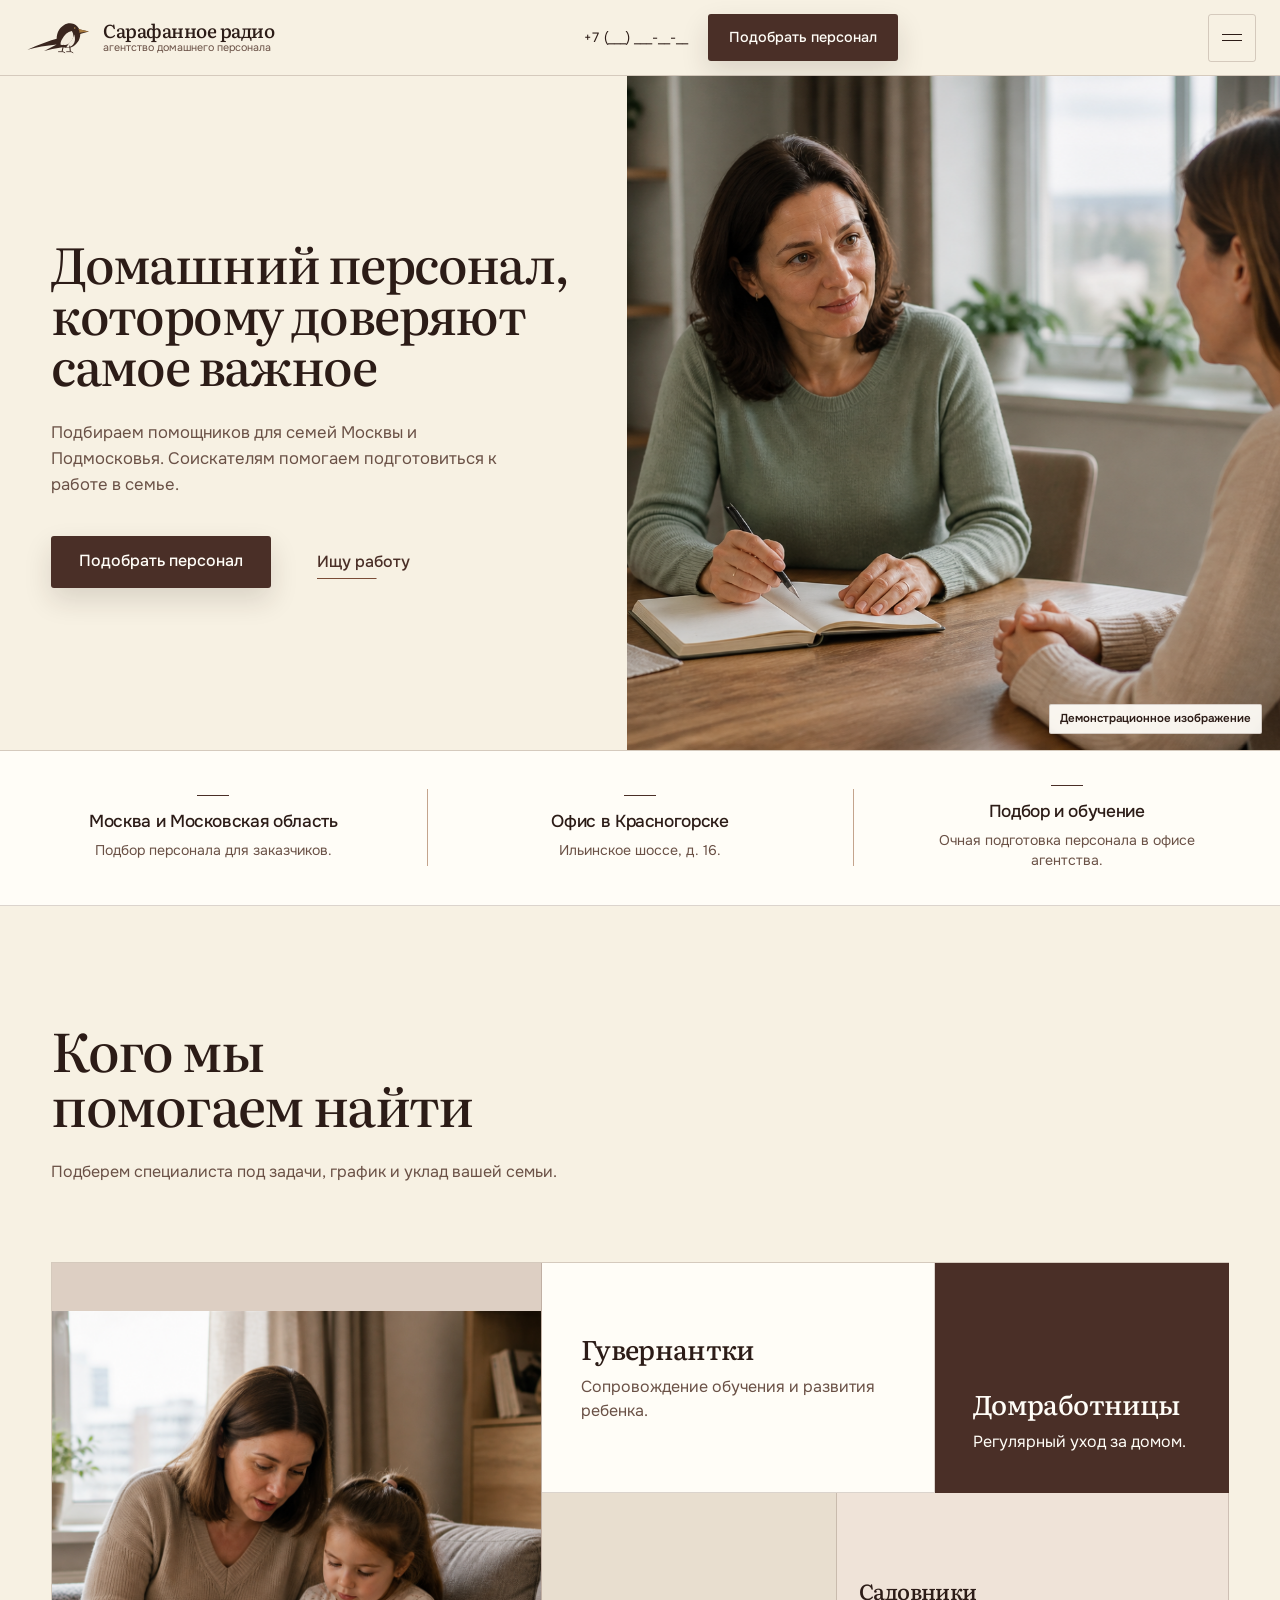
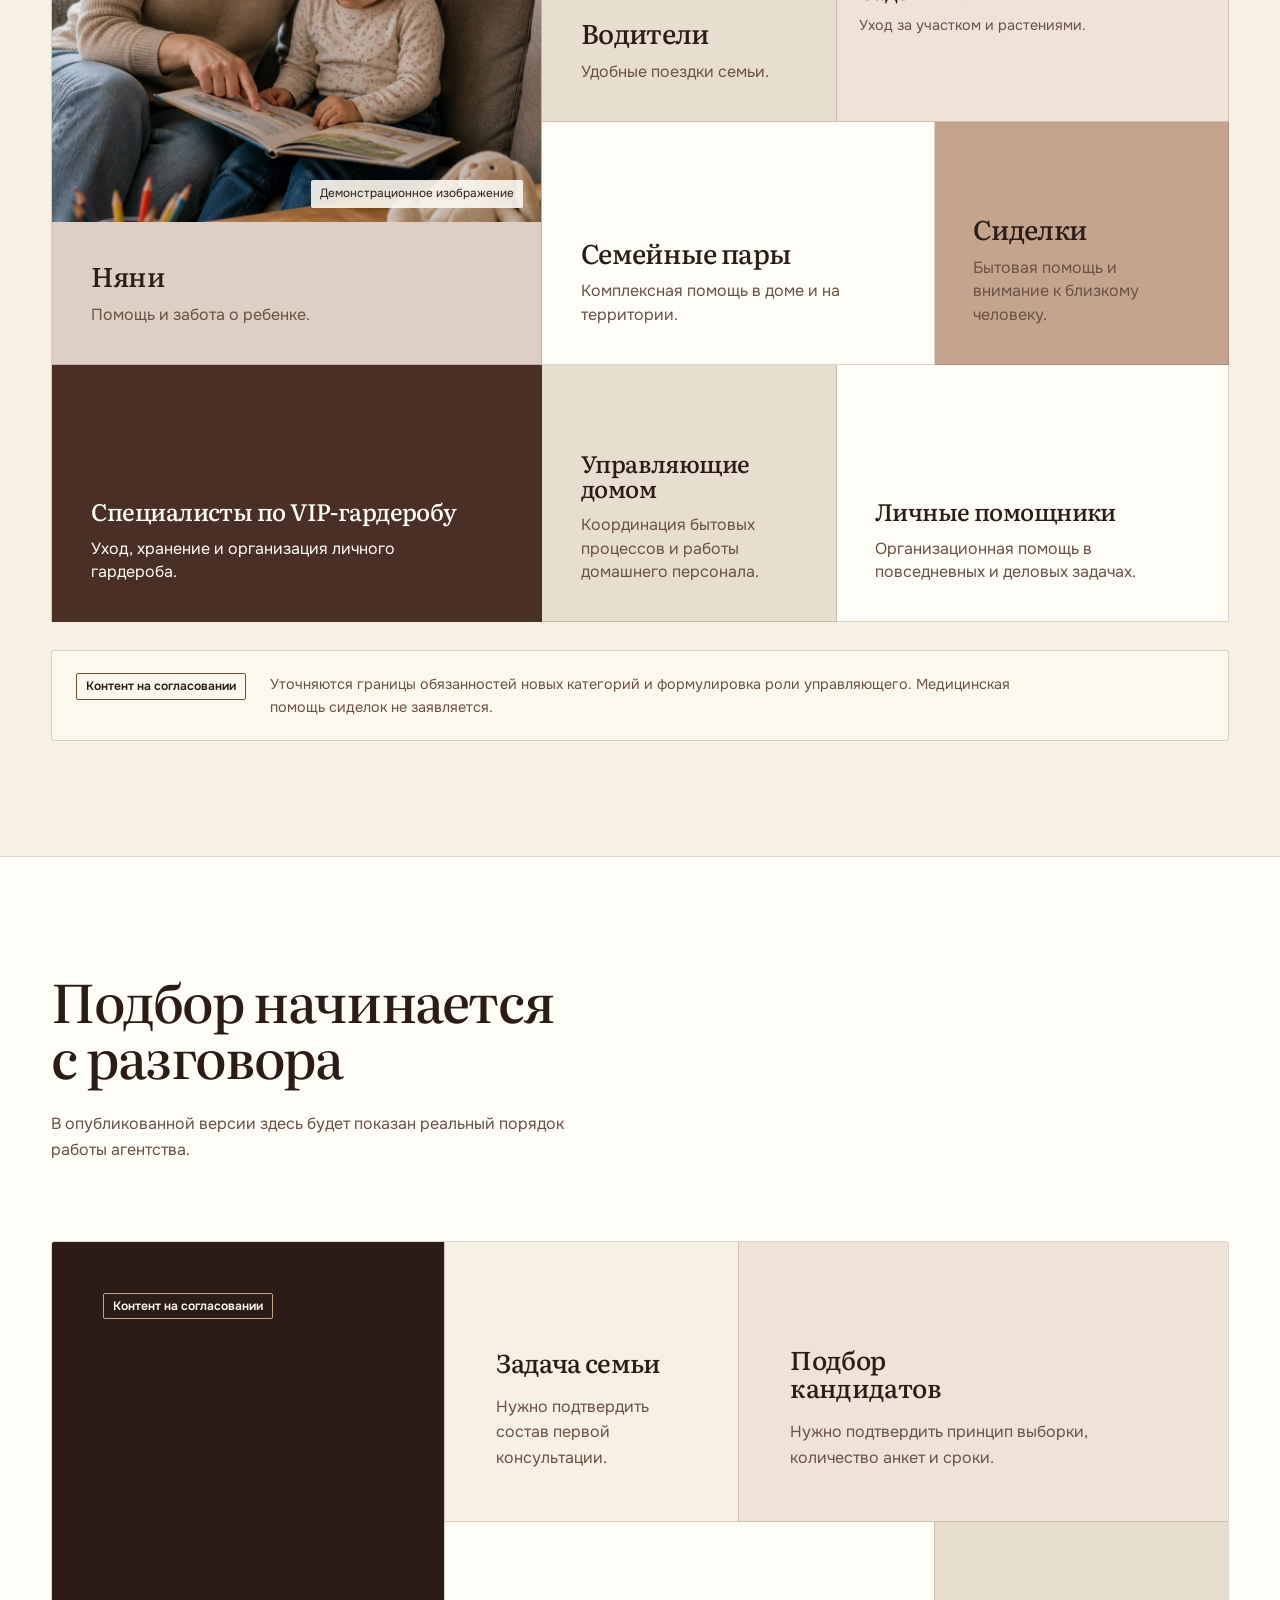
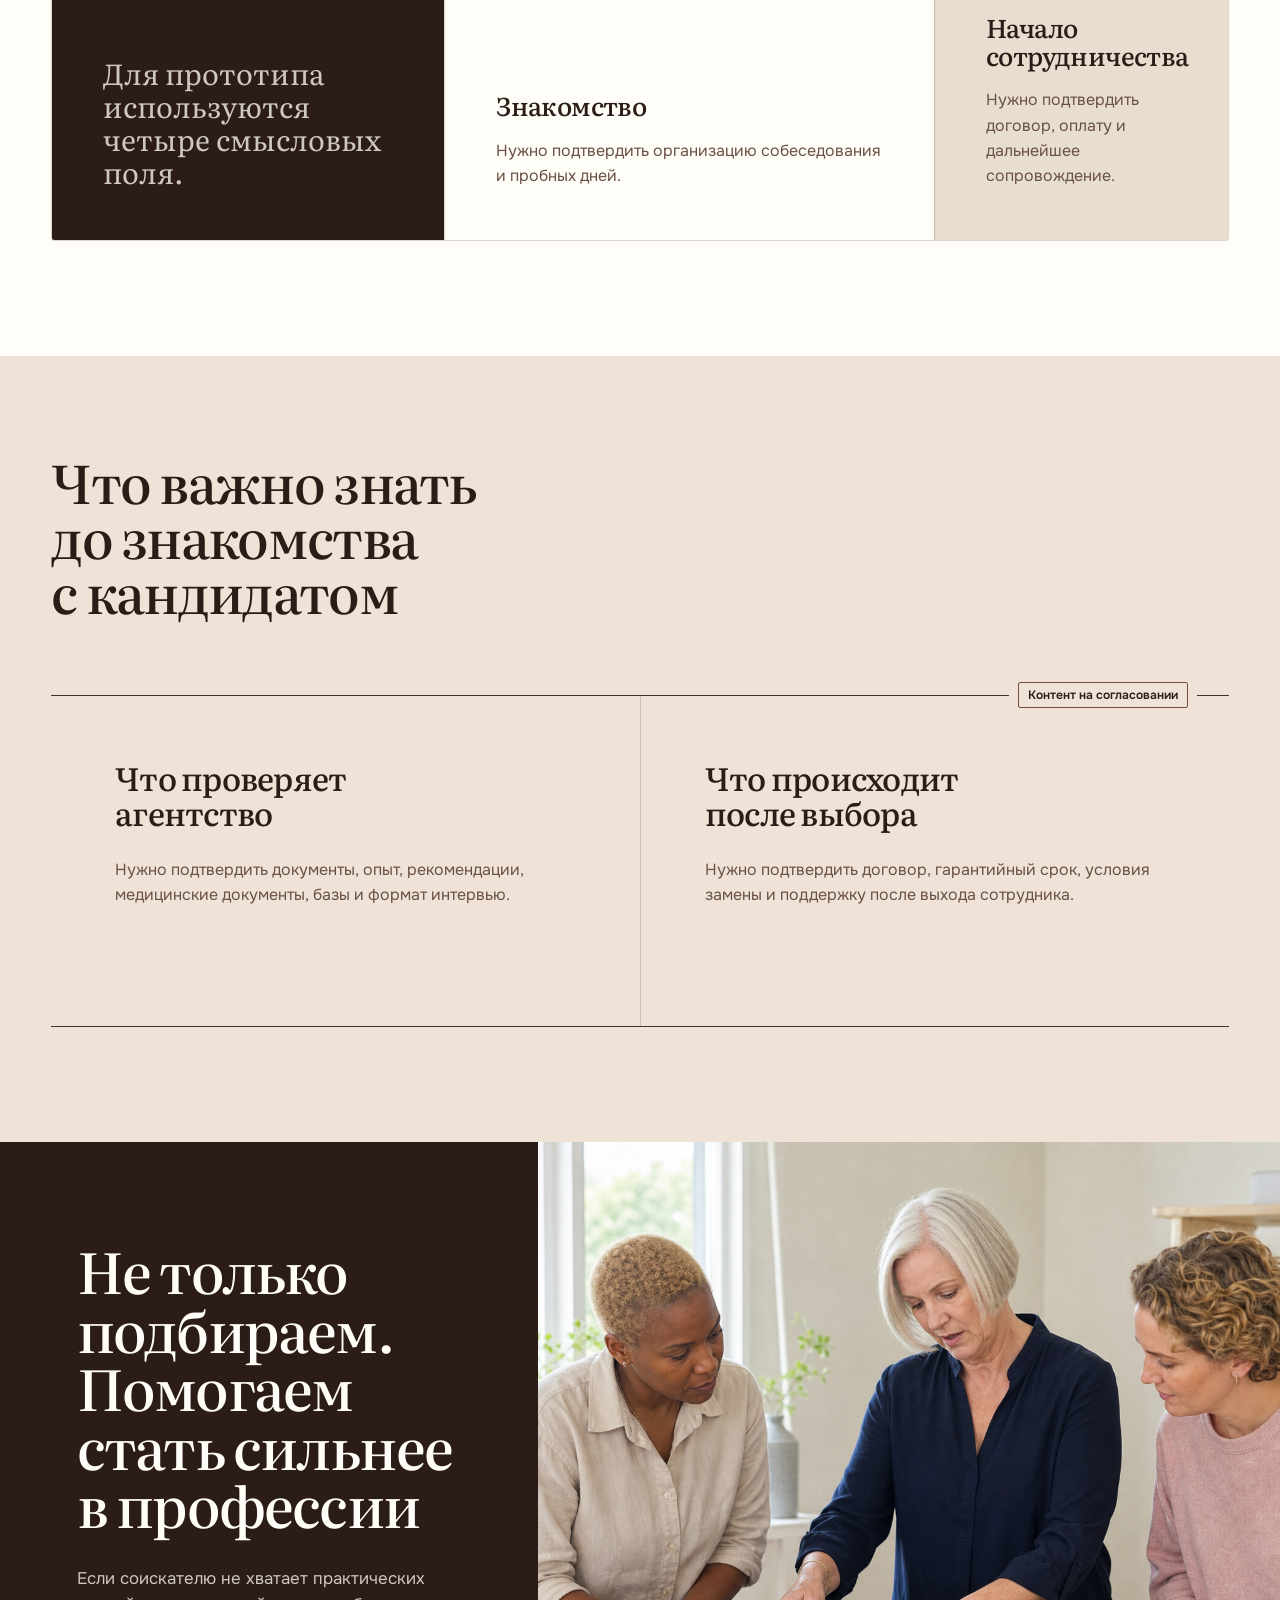
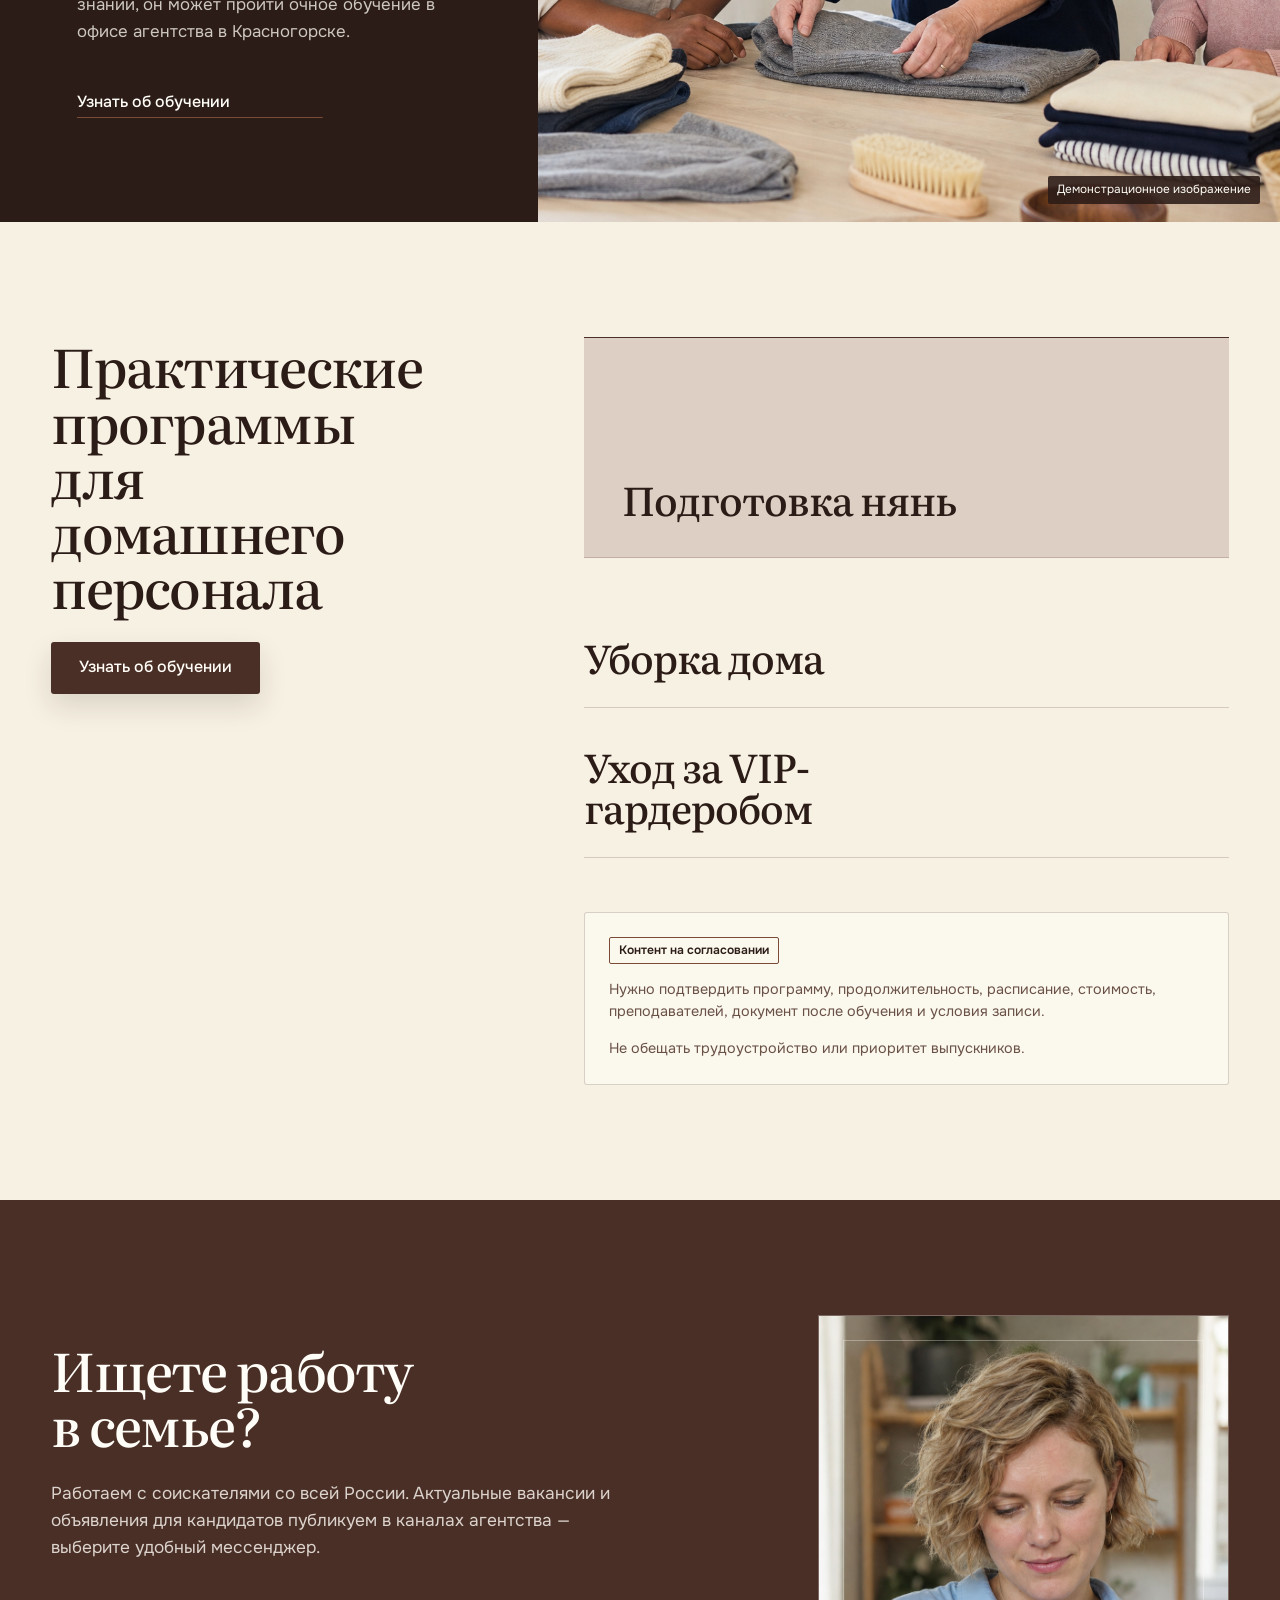
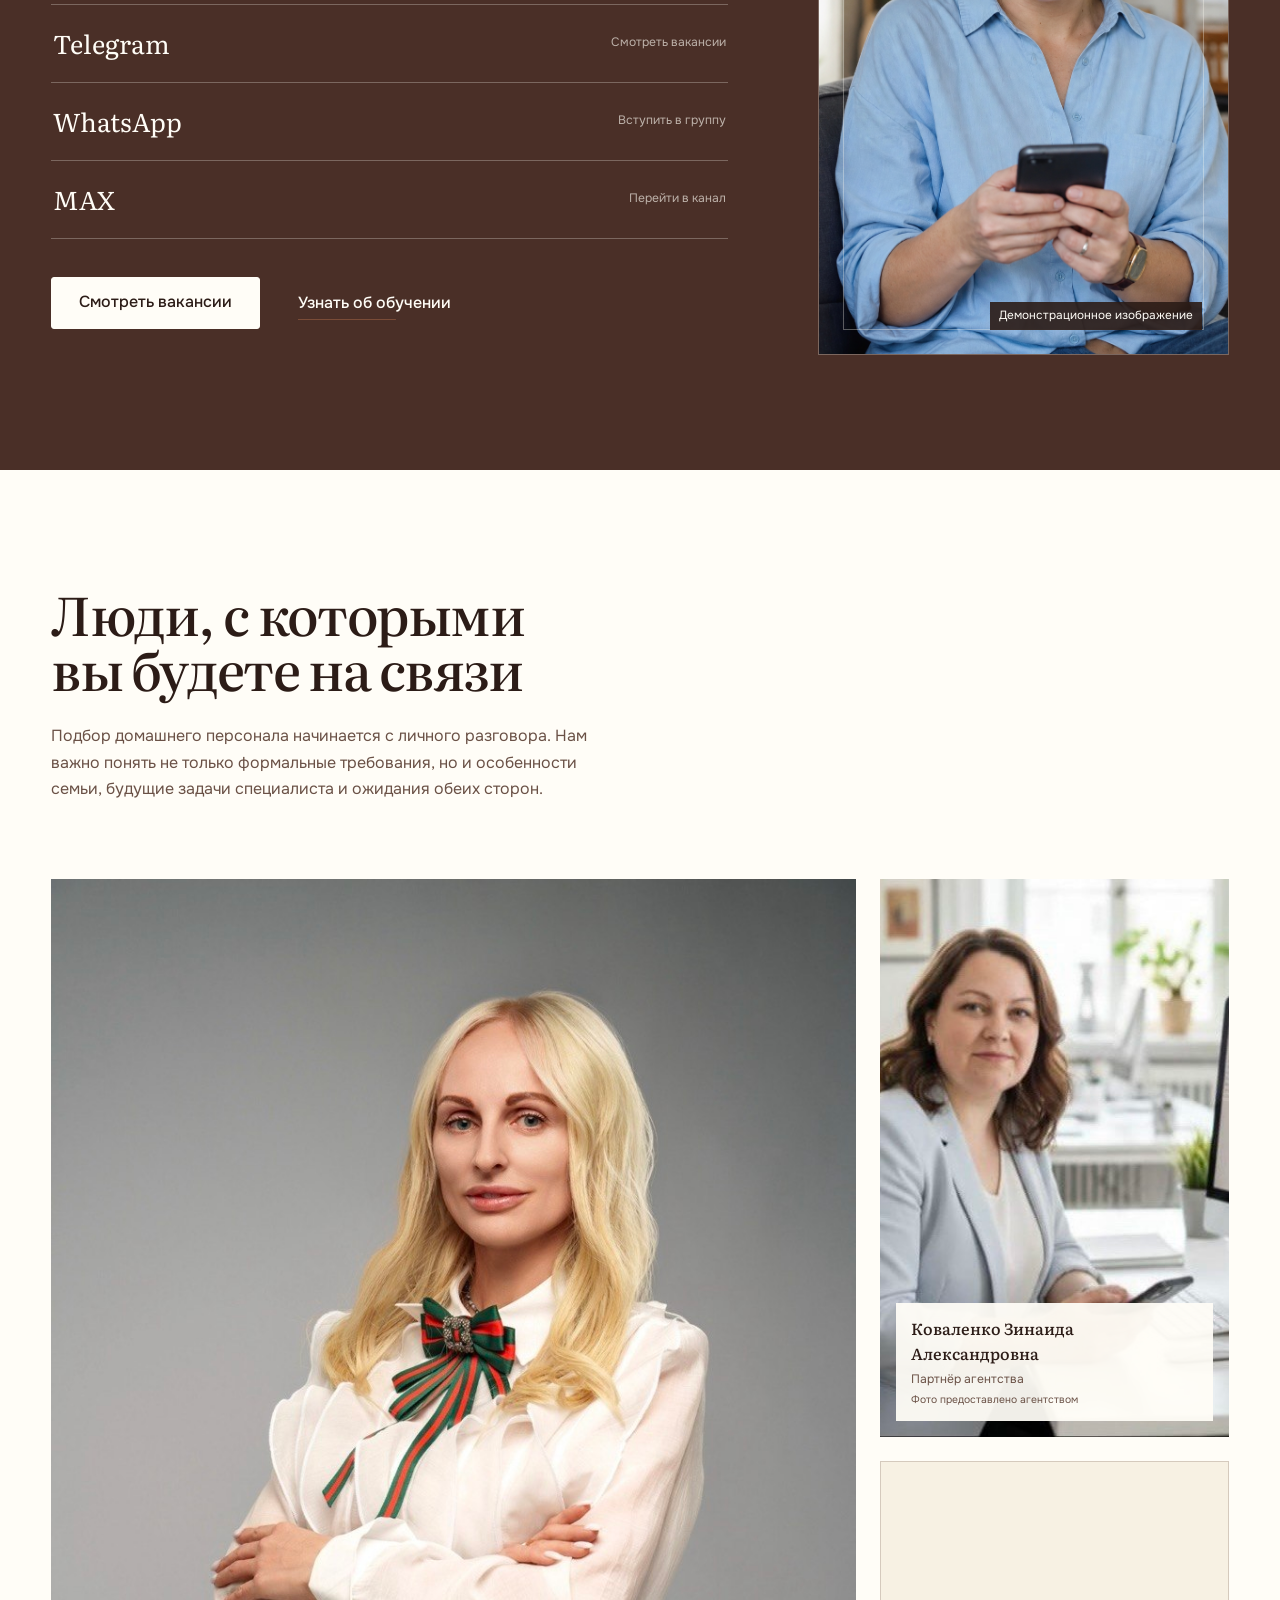
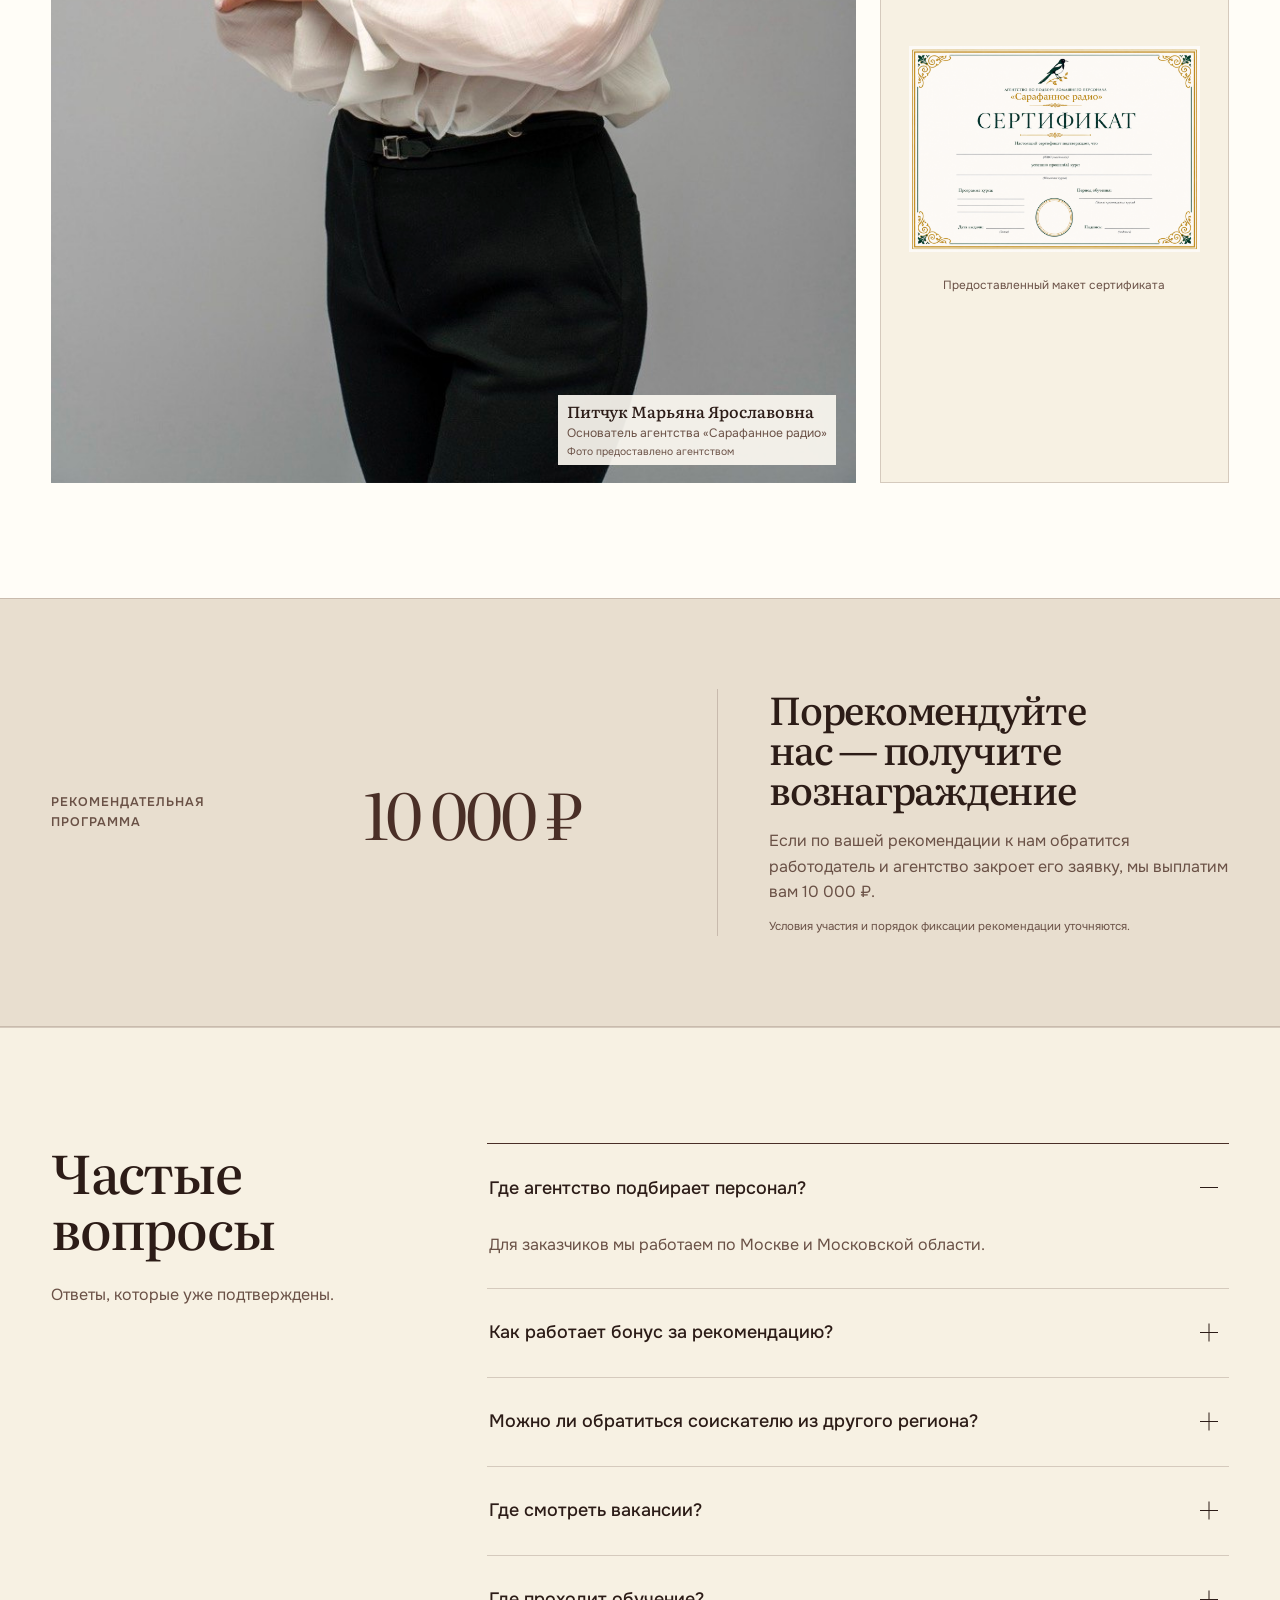
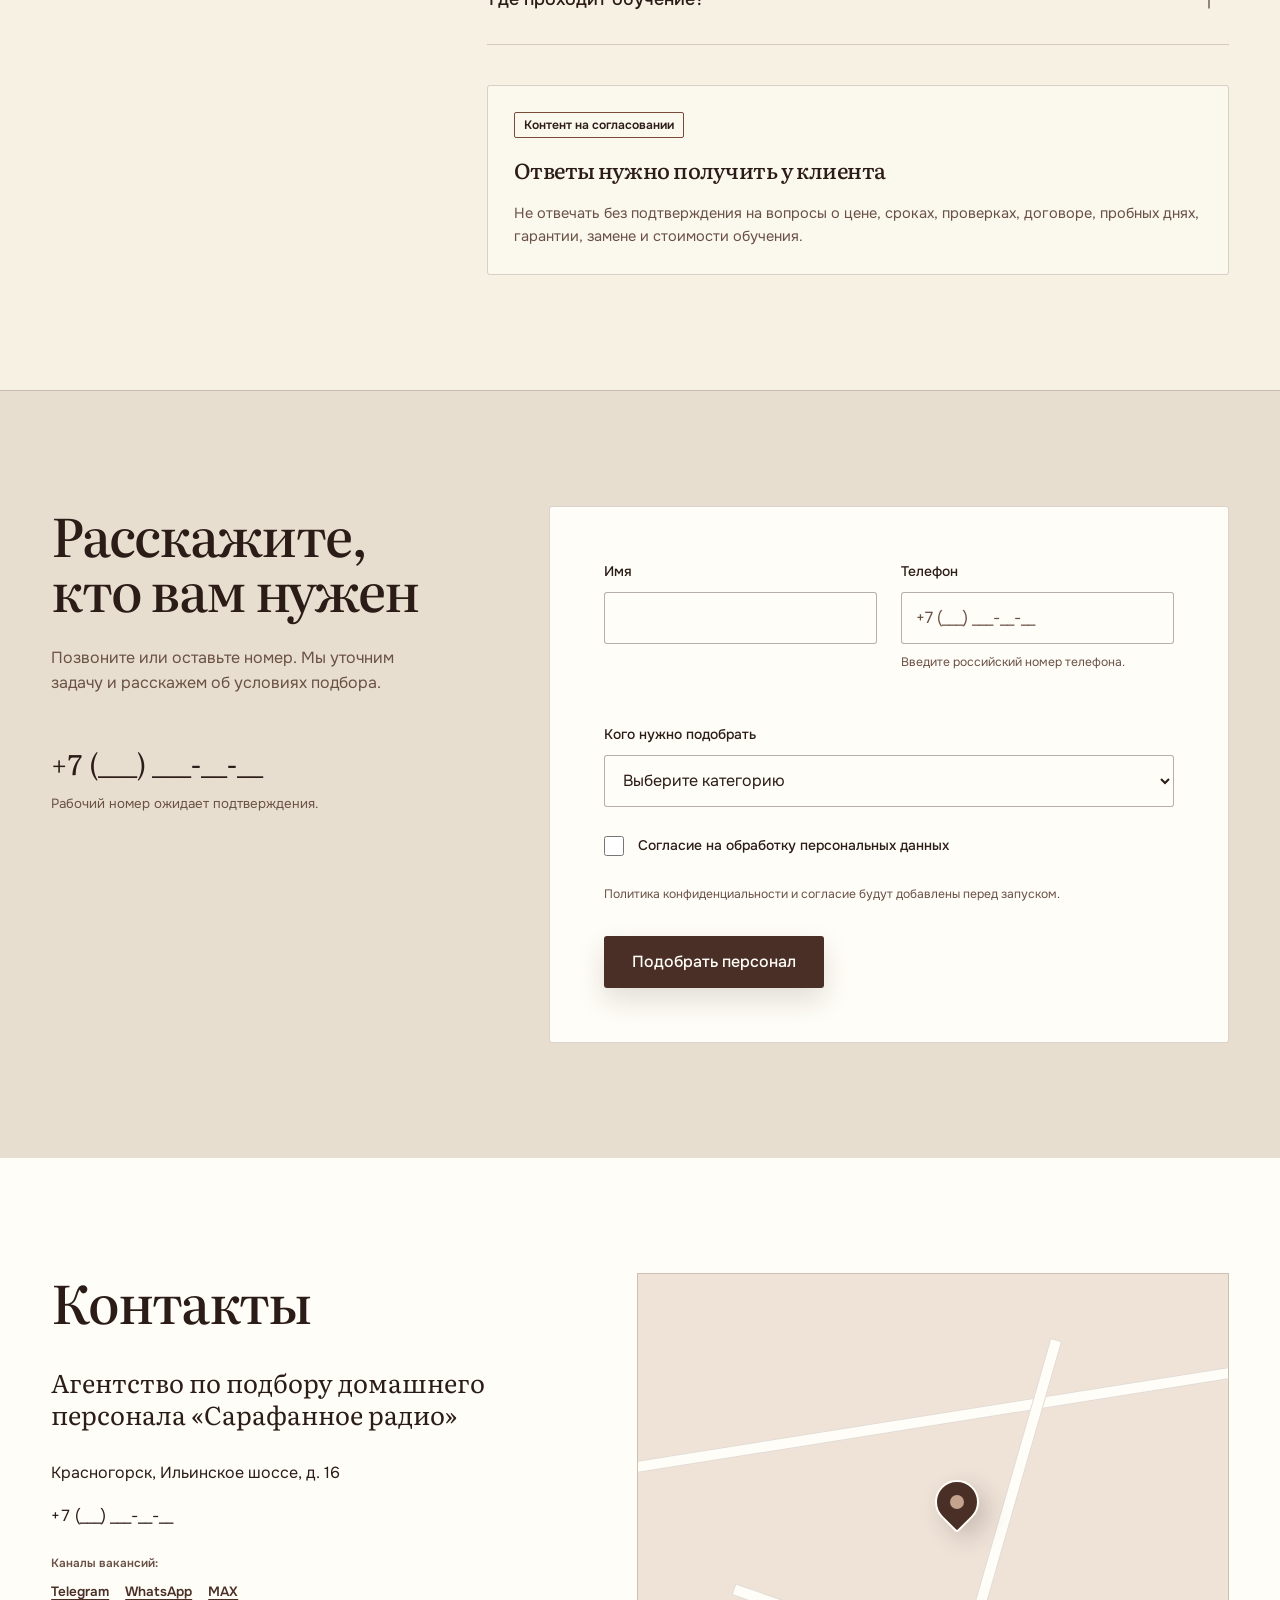
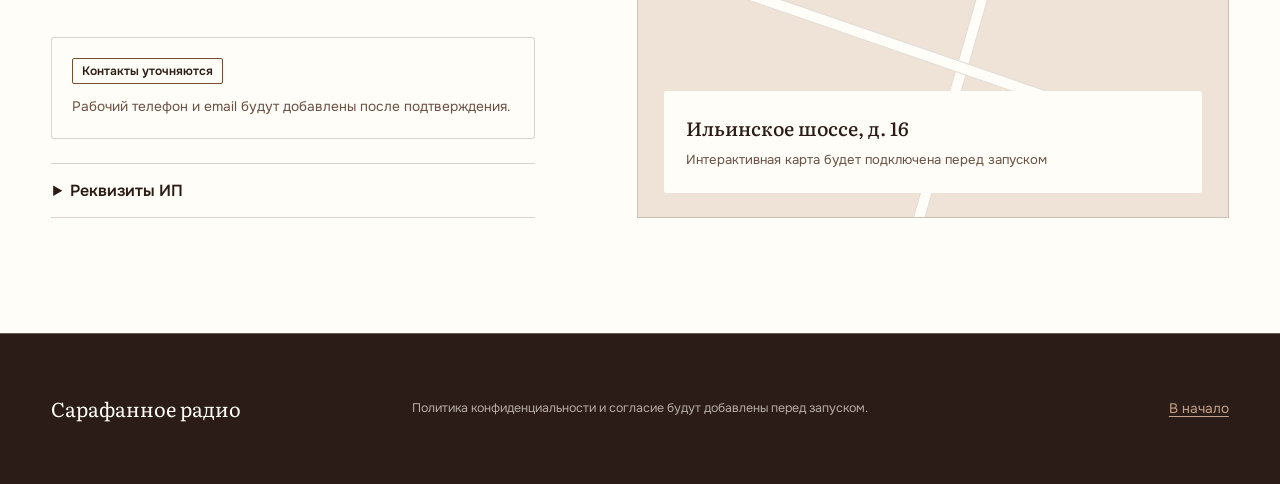
==== commit bdf83e1c: "Update client content and chocolate design variants" ====
--- a/classic/index.html
+++ b/classic/index.html
@@ -3,9 +3,10 @@
 <head>
   <meta charset="utf-8">
   <meta name="viewport" content="width=device-width, initial-scale=1">
+  <meta name="robots" content="noindex, nofollow">
   <meta name="description" content="Агентство по подбору домашнего персонала «Сарафанное радио» в Москве и Московской области.">
   <link rel="icon" href="data:,">
-  <meta name="theme-color" content="#fbf8f0">
+  <meta name="theme-color" content="#f3ebdd">
   <title>Сарафанное радио | Агентство домашнего персонала</title>
   <link rel="preconnect" href="https://fonts.googleapis.com">
   <link rel="preconnect" href="https://fonts.gstatic.com" crossorigin>
@@ -20,7 +21,7 @@
     <div class="header-inner">
       <a class="brand" href="#top" aria-label="Сарафанное радио, на первый экран">
         <span class="brand-mark" aria-hidden="true">
-          <img src="../shared/assets/magpie-marks.png" alt="" width="1660" height="948">
+          <img src="../shared/assets/logo-magpie-v2.svg" alt="" width="260" height="128">
         </span>
         <span class="brand-copy">
           <span class="brand-name">Сарафанное радио</span>
@@ -150,11 +151,26 @@
             <h3>Сиделки</h3>
             <p>Бытовая помощь и внимание к близкому человеку.</p>
           </article>
+
+          <article class="service service-wardrobe">
+            <h3>Специалисты по VIP-гардеробу</h3>
+            <p>Уход, хранение и организация личного гардероба.</p>
+          </article>
+
+          <article class="service service-manager">
+            <h3>Управляющие домом</h3>
+            <p>Координация бытовых процессов и работы домашнего персонала.</p>
+          </article>
+
+          <article class="service service-assistant">
+            <h3>Личные помощники</h3>
+            <p>Организационная помощь в повседневных и деловых задачах.</p>
+          </article>
         </div>
 
         <aside class="status-note" aria-label="Статус описаний категорий">
           <span class="status-label">Контент на согласовании</span>
-          <p>Описания категорий требуют подтверждения клиента. Не заявлять медицинскую помощь сиделок.</p>
+          <p>Уточняются границы обязанностей новых категорий и формулировка роли управляющего. Медицинская помощь сиделок не заявляется.</p>
         </aside>
       </div>
     </section>
@@ -258,28 +274,27 @@
       <div class="container applicants-grid">
         <div class="applicants-copy">
           <h2 id="applicants-title">Ищете работу в семье?</h2>
-          <p>Мы работаем с соискателями со всей России. Актуальные вакансии публикуем в WhatsApp, MAX и Telegram.</p>
+          <p>Работаем с соискателями со всей России. Актуальные вакансии и объявления для кандидатов публикуем в каналах агентства — выберите удобный мессенджер.</p>
 
           <div class="channel-list" aria-label="Каналы с вакансиями">
-            <button class="channel-button" type="button" data-pending-channel="WhatsApp">
+            <a class="channel-button" href="https://t.me/+ceMN9J4L5rY2Nzli" target="_blank" rel="noopener noreferrer">
+              <span>Telegram</span>
+              <small>Смотреть вакансии</small>
+            </a>
+            <a class="channel-button" href="https://chat.whatsapp.com/GwtRLOzeSSE7Fm2NH6aEcG?mode=gi_t" target="_blank" rel="noopener noreferrer">
               <span>WhatsApp</span>
-              <small>Ссылка ожидает подтверждения</small>
-            </button>
-            <button class="channel-button" type="button" data-pending-channel="MAX">
+              <small>Вступить в группу</small>
+            </a>
+            <a class="channel-button" href="https://max.ru/join/-CKrZp5wTq_5JCO9bxmaWdAWbNVkxUxnjhgfsiWYDFM" target="_blank" rel="noopener noreferrer">
               <span>MAX</span>
-              <small>Ссылка ожидает подтверждения</small>
-            </button>
-            <button class="channel-button" type="button" data-pending-channel="Telegram">
-              <span>Telegram</span>
-              <small>Ссылка ожидает подтверждения</small>
-            </button>
+              <small>Перейти в канал</small>
+            </a>
           </div>
 
           <div class="applicant-actions">
-            <button class="button button-paper" type="button" data-pending-channel="канал для соискателей">Ищу работу</button>
+            <a class="button button-paper" href="https://t.me/+ceMN9J4L5rY2Nzli" target="_blank" rel="noopener noreferrer">Смотреть вакансии</a>
             <a class="text-action text-action-light" href="#training">Узнать об обучении</a>
           </div>
-          <p class="channel-feedback" data-channel-feedback role="status" aria-live="polite"></p>
         </div>
 
         <figure class="applicants-media">
@@ -292,27 +307,37 @@
     <section class="section about" id="about" aria-labelledby="about-title">
       <div class="container">
         <header class="section-heading about-heading">
-          <h2 id="about-title">Люди, к которым вы обращаетесь</h2>
-          <p>Подбор домашнего персонала требует личного разговора и ответственности. Здесь мы покажем людей, которые принимают заявку, знакомятся с кандидатами и сопровождают клиента.</p>
+          <h2 id="about-title">Люди, с которыми вы будете на связи</h2>
+          <p>Подбор домашнего персонала начинается с личного разговора. Нам важно понять не только формальные требования, но и особенности семьи, будущие задачи специалиста и ожидания обеих сторон.</p>
         </header>
 
         <div class="about-mosaic">
           <figure class="team-figure">
-            <img src="../shared/assets/office-review-distinct.png" alt="Демонстрационная рабочая сцена с тремя взрослыми специалистами" width="1448" height="1086" loading="lazy" decoding="async">
-            <figcaption>Демонстрационное изображение</figcaption>
+            <img src="../shared/assets/team-maryana-pitchuk-provided.png" alt="Питчук Марьяна Ярославовна" width="864" height="1280" loading="lazy" decoding="async">
+            <figcaption><strong>Питчук Марьяна Ярославовна</strong><span>Основатель агентства «Сарафанное радио»</span><small>Фото предоставлено агентством</small></figcaption>
           </figure>
 
-          <article class="team-copy status-note">
-            <span class="status-label">Контент на согласовании</span>
-            <h3>Команда и история</h3>
-            <p>Имя руководителя, история агентства и роли команды будут добавлены после подтверждения.</p>
-            <p>Отзывы не публикуются без исходников и разрешения.</p>
-          </article>
+          <figure class="team-partner">
+            <img src="../shared/assets/team-partner-provided.png" alt="Коваленко Зинаида Александровна" width="544" height="544" loading="lazy" decoding="async">
+            <figcaption><strong>Коваленко Зинаида Александровна</strong><span>Партнёр агентства</span><small>Фото предоставлено агентством</small></figcaption>
+          </figure>
 
           <figure class="certificate-figure">
             <img src="../shared/assets/certificate-reference.png" alt="Предоставленный макет сертификата для визуального прототипа" width="2105" height="1489" loading="lazy" decoding="async">
             <figcaption>Предоставленный макет сертификата</figcaption>
           </figure>
+        </div>
+      </div>
+    </section>
+
+    <section class="referral" aria-labelledby="referral-title">
+      <div class="container referral-grid">
+        <p class="referral-label">Рекомендательная программа</p>
+        <p class="referral-value" aria-label="Десять тысяч рублей">10 000 ₽</p>
+        <div class="referral-copy">
+          <h2 id="referral-title">Порекомендуйте нас — получите вознаграждение</h2>
+          <p>Если по вашей рекомендации к нам обратится работодатель и агентство закроет его заявку, мы выплатим вам 10 000 ₽.</p>
+          <small>Условия участия и порядок фиксации рекомендации уточняются.</small>
         </div>
       </div>
     </section>
@@ -339,6 +364,18 @@
 
           <article class="faq-item">
             <h3>
+              <button class="faq-trigger" type="button" aria-expanded="false" aria-controls="faq-panel-5" id="faq-trigger-5">
+                <span>Как работает бонус за рекомендацию?</span>
+                <span class="faq-sign" aria-hidden="true"></span>
+              </button>
+            </h3>
+            <div class="faq-panel" id="faq-panel-5" role="region" aria-labelledby="faq-trigger-5" hidden>
+              <p>Если по вашей рекомендации обратится работодатель и агентство закроет его заявку, вы получите 10 000 ₽. Подробные правила участия сейчас уточняются.</p>
+            </div>
+          </article>
+
+          <article class="faq-item">
+            <h3>
               <button class="faq-trigger" type="button" aria-expanded="false" aria-controls="faq-panel-2" id="faq-trigger-2">
                 <span>Можно ли обратиться соискателю из другого региона?</span>
                 <span class="faq-sign" aria-hidden="true"></span>
@@ -415,6 +452,9 @@
               <option>Садовник</option>
               <option>Семейная пара</option>
               <option>Сиделка</option>
+              <option>Специалист по VIP-гардеробу</option>
+              <option>Управляющий домом</option>
+              <option>Личный помощник</option>
             </select>
           </div>
 
@@ -442,10 +482,29 @@
           <address>Красногорск, Ильинское шоссе, д. 16</address>
           <span class="contacts-phone">+7 (___) ___-__-__</span>
 
+          <nav class="contact-channel-links" aria-label="Каналы с вакансиями">
+            <span>Каналы вакансий:</span>
+            <a href="https://t.me/+ceMN9J4L5rY2Nzli" target="_blank" rel="noopener noreferrer">Telegram</a>
+            <a href="https://chat.whatsapp.com/GwtRLOzeSSE7Fm2NH6aEcG?mode=gi_t" target="_blank" rel="noopener noreferrer">WhatsApp</a>
+            <a href="https://max.ru/join/-CKrZp5wTq_5JCO9bxmaWdAWbNVkxUxnjhgfsiWYDFM" target="_blank" rel="noopener noreferrer">MAX</a>
+          </nav>
+
           <div class="contacts-pending status-note">
-            <span class="status-label">Контент на согласовании</span>
-            <p>Контакты, мессенджеры, email и реквизиты ожидают подтверждения.</p>
-          </div>
+            <span class="status-label">Контакты уточняются</span>
+            <p>Рабочий телефон и email будут добавлены после подтверждения.</p>
+          </div>
+
+          <details class="requisites">
+            <summary>Реквизиты ИП</summary>
+            <dl class="requisites-list">
+              <div><dt>Наименование</dt><dd>Индивидуальный предприниматель Питчук Марьяна Ярославовна</dd></div>
+              <div><dt>ИНН</dt><dd>503233971935</dd></div>
+              <div><dt>Расчетный счет</dt><dd>40802810120000514980</dd></div>
+              <div><dt>Банк</dt><dd>ООО «Банк Точка»</dd></div>
+              <div><dt>БИК</dt><dd>044525104</dd></div>
+              <div><dt>Корреспондентский счет</dt><dd>30101810745374525104</dd></div>
+            </dl>
+          </details>
         </div>
 
         <div class="static-map">
--- a/classic/styles.css
+++ b/classic/styles.css
@@ -1,18 +1,18 @@
 :root {
   color-scheme: light;
-  --paper: #fbf8f0;
-  --paper-deep: #f1ede3;
-  --paper-bright: #fffdf8;
-  --ink: #242926;
-  --ink-soft: #565d58;
-  --emerald: #124c3b;
-  --emerald-deep: #0a382c;
-  --emerald-soft: #dce7df;
-  --emerald-mist: #edf2ed;
-  --gold: #b48731;
-  --gold-soft: #d8be84;
-  --line: rgba(18, 76, 59, 0.19);
-  --line-dark: rgba(251, 248, 240, 0.24);
+  --paper: #f7f1e3;
+  --paper-deep: #e8decf;
+  --paper-bright: #fffdf7;
+  --ink: #2c1c17;
+  --ink-soft: #6a5146;
+  --emerald: #4a2f27;
+  --emerald-deep: #2c1c17;
+  --emerald-soft: #ddcfc3;
+  --emerald-mist: #efe3d8;
+  --gold: #7a4c37;
+  --gold-soft: #c4a48d;
+  --line: rgba(74, 47, 39, 0.2);
+  --line-dark: rgba(255, 253, 247, 0.27);
   --error: #9c2f26;
   --success: #245e43;
   --radius: 3px;
@@ -243,12 +243,12 @@
 .button-primary {
   background: var(--emerald);
   color: var(--paper-bright);
-  box-shadow: 0 12px 28px rgba(10, 56, 44, 0.14);
+  box-shadow: 0 12px 28px rgba(44, 28, 23, 0.14);
 }
 
 .button-primary:hover {
   background: var(--emerald-deep);
-  box-shadow: 0 16px 34px rgba(10, 56, 44, 0.19);
+  box-shadow: 0 16px 34px rgba(44, 28, 23, 0.19);
 }
 
 .button-paper {
@@ -330,7 +330,7 @@
   z-index: 10;
   height: var(--header-height);
   border-bottom: 1px solid var(--line);
-  background: rgba(251, 248, 240, 0.98);
+  background: rgba(247, 241, 227, 0.98);
 }
 
 .header-inner {
@@ -354,18 +354,17 @@
 .brand-mark {
   position: relative;
   display: block;
-  width: 47px;
-  height: 47px;
-  overflow: hidden;
-  border-radius: 50%;
-  background: var(--paper);
+  width: 68px;
+  height: 46px;
+  overflow: visible;
+  background: transparent;
 }
 
 .brand-mark img {
-  width: 310%;
-  height: auto;
-  max-width: none;
-  transform: translate(-10%, -21%);
+  width: 100%;
+  height: 100%;
+  object-fit: contain;
+  transform: none;
 }
 
 .brand-copy {
@@ -681,9 +680,9 @@
 
 .services-grid {
   display: grid;
-  min-height: 760px;
+  min-height: 960px;
   grid-template-columns: repeat(12, minmax(0, 1fr));
-  grid-template-rows: repeat(3, minmax(190px, auto));
+  grid-template-rows: repeat(4, minmax(176px, auto));
   border-top: 1px solid var(--line);
   border-left: 1px solid var(--line);
 }
@@ -810,6 +809,35 @@
   background: var(--gold-soft);
 }
 
+.service-wardrobe {
+  grid-column: 1 / span 5;
+  grid-row: 4;
+  background: var(--emerald);
+}
+
+.service-wardrobe h3,
+.service-wardrobe p {
+  color: var(--paper-bright);
+}
+
+.service-manager {
+  grid-column: 6 / span 3;
+  grid-row: 4;
+  background: var(--paper-deep);
+}
+
+.service-assistant {
+  grid-column: 9 / span 4;
+  grid-row: 4;
+  background: var(--paper-bright);
+}
+
+.service-wardrobe h3,
+.service-manager h3,
+.service-assistant h3 {
+  font-size: clamp(1.35rem, 1.85vw, 2.2rem);
+}
+
 .services .status-note {
   display: flex;
   align-items: flex-start;
@@ -1017,7 +1045,7 @@
   bottom: 18px;
   padding: 6px 9px;
   border-radius: 2px;
-  background: rgba(10, 56, 44, 0.88);
+  background: rgba(44, 28, 23, 0.88);
   color: var(--paper-bright);
 }
 
@@ -1143,6 +1171,7 @@
   background: transparent;
   color: var(--paper-bright);
   text-align: left;
+  text-decoration: none;
   transition: color 200ms var(--ease-out), transform 200ms var(--ease-out);
 }
 
@@ -1168,13 +1197,6 @@
   align-items: center;
   gap: 24px 38px;
   margin-top: 38px;
-}
-
-.channel-feedback {
-  min-height: 1.5em;
-  margin-top: 18px !important;
-  color: var(--gold-soft) !important;
-  font-size: 0.88rem !important;
 }
 
 .applicants-media {
@@ -1208,7 +1230,7 @@
   bottom: 24px;
   z-index: 2;
   padding: 6px 9px;
-  background: rgba(10, 56, 44, 0.9);
+  background: rgba(44, 28, 23, 0.9);
   color: var(--paper-bright);
 }
 
@@ -1252,6 +1274,32 @@
   bottom: 18px;
   padding: 6px 9px;
   background: rgba(251, 248, 240, 0.92);
+}
+
+.team-figure figcaption,
+.team-partner figcaption {
+  display: grid;
+  gap: 3px;
+  color: var(--ink);
+}
+
+.team-figure figcaption strong,
+.team-partner figcaption strong {
+  font-family: var(--font-display);
+  font-size: 1rem;
+  font-weight: 500;
+}
+
+.team-figure figcaption span,
+.team-partner figcaption span {
+  color: var(--ink-soft);
+  font-size: 0.76rem;
+}
+
+.team-figure figcaption small,
+.team-partner figcaption small {
+  color: var(--ink-soft);
+  font-size: 0.65rem;
 }
 
 .team-copy {
@@ -1275,29 +1323,112 @@
   font-size: 0.91rem;
 }
 
+.team-partner {
+  position: relative;
+  grid-column: 2;
+  grid-row: 1;
+  min-height: 300px;
+  margin: 0;
+  overflow: hidden;
+  background: var(--paper-deep);
+}
+
+.team-partner img {
+  width: 100%;
+  height: 100%;
+  object-fit: cover;
+  object-position: center 38%;
+}
+
+.team-partner figcaption {
+  position: absolute;
+  right: 16px;
+  bottom: 16px;
+  left: 16px;
+  padding: 13px 15px;
+  background: rgba(255, 253, 247, 0.94);
+}
+
 .certificate-figure {
   display: grid;
   grid-column: 2;
   grid-row: 2;
-  grid-template-columns: minmax(0, 1fr) auto;
-  align-items: end;
-  gap: 16px;
-  padding: 20px;
+  grid-template-columns: minmax(0, 1fr);
+  align-content: center;
+  gap: 14px;
+  padding: 28px;
   border: 1px solid var(--line);
   background: var(--paper);
 }
 
 .certificate-figure img {
   width: 100%;
-  height: 270px;
+  height: auto;
+  max-height: 300px;
   object-fit: contain;
-  object-position: left bottom;
+  object-position: center;
 }
 
 .certificate-figure figcaption {
-  max-width: 12ch;
+  max-width: none;
   padding-bottom: 4px;
   color: var(--ink-soft);
+  text-align: center;
+}
+
+/* Referral */
+.referral {
+  border-top: 1px solid var(--line);
+  border-bottom: 1px solid var(--line);
+  background: var(--paper-deep);
+}
+
+.referral-grid {
+  display: grid;
+  min-height: 310px;
+  grid-template-columns: minmax(170px, 0.55fr) minmax(230px, 0.65fr) minmax(360px, 1.2fr);
+  align-items: center;
+  gap: clamp(32px, 6vw, 92px);
+  padding-block: clamp(58px, 7vw, 96px);
+}
+
+.referral-label {
+  color: var(--ink-soft);
+  font-size: 0.78rem;
+  font-weight: 600;
+  letter-spacing: 0.08em;
+  text-transform: uppercase;
+}
+
+.referral-value {
+  color: var(--emerald);
+  font-family: var(--font-display);
+  font-size: clamp(3.2rem, 5vw, 5.8rem);
+  letter-spacing: -0.05em;
+  line-height: 0.9;
+  white-space: nowrap;
+}
+
+.referral-copy {
+  border-left: 1px solid var(--line);
+  padding-left: clamp(28px, 4vw, 64px);
+}
+
+.referral-copy h2 {
+  max-width: 16ch;
+  font-size: clamp(2rem, 3vw, 3.3rem);
+}
+
+.referral-copy p {
+  margin-top: 20px;
+  color: var(--ink-soft);
+}
+
+.referral-copy small {
+  display: block;
+  margin-top: 14px;
+  color: var(--ink-soft);
+  font-size: 0.72rem;
 }
 
 /* FAQ */
@@ -1482,7 +1613,7 @@
   width: 100%;
   min-height: 52px;
   padding: 12px 14px;
-  border: 1px solid rgba(36, 41, 38, 0.34);
+  border: 1px solid rgba(44, 28, 23, 0.34);
   border-radius: var(--radius);
   background: var(--paper-bright);
   color: var(--ink);
@@ -1491,7 +1622,7 @@
 }
 
 .field input::placeholder {
-  color: #686e69;
+  color: #6a5146;
   opacity: 1;
 }
 
@@ -1503,7 +1634,7 @@
 .field input:focus,
 .field select:focus {
   border-color: var(--emerald);
-  outline: 2px solid rgba(180, 135, 49, 0.76);
+  outline: 2px solid rgba(122, 76, 55, 0.76);
   outline-offset: 2px;
 }
 
@@ -1577,7 +1708,7 @@
 
 .contacts-grid {
   display: grid;
-  grid-template-columns: minmax(280px, 0.72fr) minmax(0, 1.28fr);
+  grid-template-columns: minmax(340px, 0.9fr) minmax(0, 1.1fr);
   gap: clamp(58px, 8vw, 124px);
   padding-bottom: var(--section-space);
 }
@@ -1607,6 +1738,26 @@
   font-variant-numeric: tabular-nums;
 }
 
+.contact-channel-links {
+  display: flex;
+  flex-wrap: wrap;
+  gap: 8px 16px;
+  margin-top: 26px;
+  font-size: 0.84rem;
+}
+
+.contact-channel-links span {
+  width: 100%;
+  color: var(--ink-soft);
+  font-size: 0.74rem;
+  font-weight: 600;
+}
+
+.contact-channel-links a {
+  color: var(--emerald);
+  font-weight: 600;
+}
+
 .contacts-pending {
   display: grid;
   gap: 12px;
@@ -1617,6 +1768,46 @@
 .contacts-pending p {
   color: var(--ink-soft);
   font-size: 0.86rem;
+}
+
+.requisites {
+  margin-top: 24px;
+  border-top: 1px solid var(--line);
+  border-bottom: 1px solid var(--line);
+}
+
+.requisites summary {
+  min-height: 52px;
+  padding: 14px 2px;
+  color: var(--emerald-deep);
+  cursor: pointer;
+  font-weight: 600;
+}
+
+.requisites-list {
+  display: grid;
+  gap: 0;
+  margin: 0;
+  padding: 0 0 20px;
+  font-size: 0.82rem;
+  font-variant-numeric: tabular-nums;
+}
+
+.requisites-list div {
+  display: grid;
+  grid-template-columns: minmax(118px, 0.65fr) minmax(0, 1.35fr);
+  gap: 14px;
+  padding: 8px 0;
+  border-top: 1px solid var(--line);
+}
+
+.requisites-list dt {
+  color: var(--ink-soft);
+}
+
+.requisites-list dd {
+  margin: 0;
+  overflow-wrap: anywhere;
 }
 
 .static-map {
@@ -1630,7 +1821,7 @@
 .map-road {
   position: absolute;
   height: 12px;
-  border: 1px solid rgba(18, 76, 59, 0.16);
+  border: 1px solid rgba(74, 47, 39, 0.16);
   background: var(--paper-bright);
   transform-origin: center;
 }
@@ -1667,7 +1858,7 @@
   border: 2px solid var(--paper-bright);
   border-radius: 50% 50% 50% 3px;
   background: var(--emerald);
-  box-shadow: 0 12px 24px rgba(10, 56, 44, 0.2);
+  box-shadow: 0 12px 24px rgba(44, 28, 23, 0.2);
   transform: translate(-50%, -50%) rotate(-45deg);
 }
 
@@ -1866,7 +2057,7 @@
     min-height: 620px;
   }
 
-  .team-copy {
+  .team-partner {
     grid-column: 1;
     grid-row: 2;
   }
@@ -1874,6 +2065,18 @@
   .certificate-figure {
     grid-column: 2;
     grid-row: 2;
+  }
+
+  .referral-grid {
+    grid-template-columns: minmax(180px, 0.7fr) minmax(300px, 1.3fr);
+  }
+
+  .referral-copy {
+    grid-column: 1 / -1;
+    border-top: 1px solid var(--line);
+    border-left: 0;
+    padding-top: 30px;
+    padding-left: 0;
   }
 
   .faq-heading,
@@ -1906,8 +2109,8 @@
   }
 
   .brand-mark {
-    width: 42px;
-    height: 42px;
+    width: 54px;
+    height: 38px;
   }
 
   .brand-name {
@@ -2065,7 +2268,7 @@
   }
 
   .team-figure,
-  .team-copy,
+  .team-partner,
   .certificate-figure {
     grid-column: 1;
     grid-row: auto;
@@ -2075,6 +2278,10 @@
     min-height: 480px;
   }
 
+  .team-partner {
+    min-height: 360px;
+  }
+
   .certificate-figure {
     grid-template-columns: 1fr;
   }
@@ -2085,6 +2292,24 @@
 
   .certificate-figure figcaption {
     max-width: none;
+  }
+
+  .referral-grid {
+    grid-template-columns: 1fr;
+    gap: 30px;
+  }
+
+  .referral-value {
+    font-size: clamp(3.4rem, 16vw, 5rem);
+  }
+
+  .referral-copy {
+    grid-column: 1;
+  }
+
+  .requisites-list div {
+    grid-template-columns: 1fr;
+    gap: 2px;
   }
 
   .request-form {
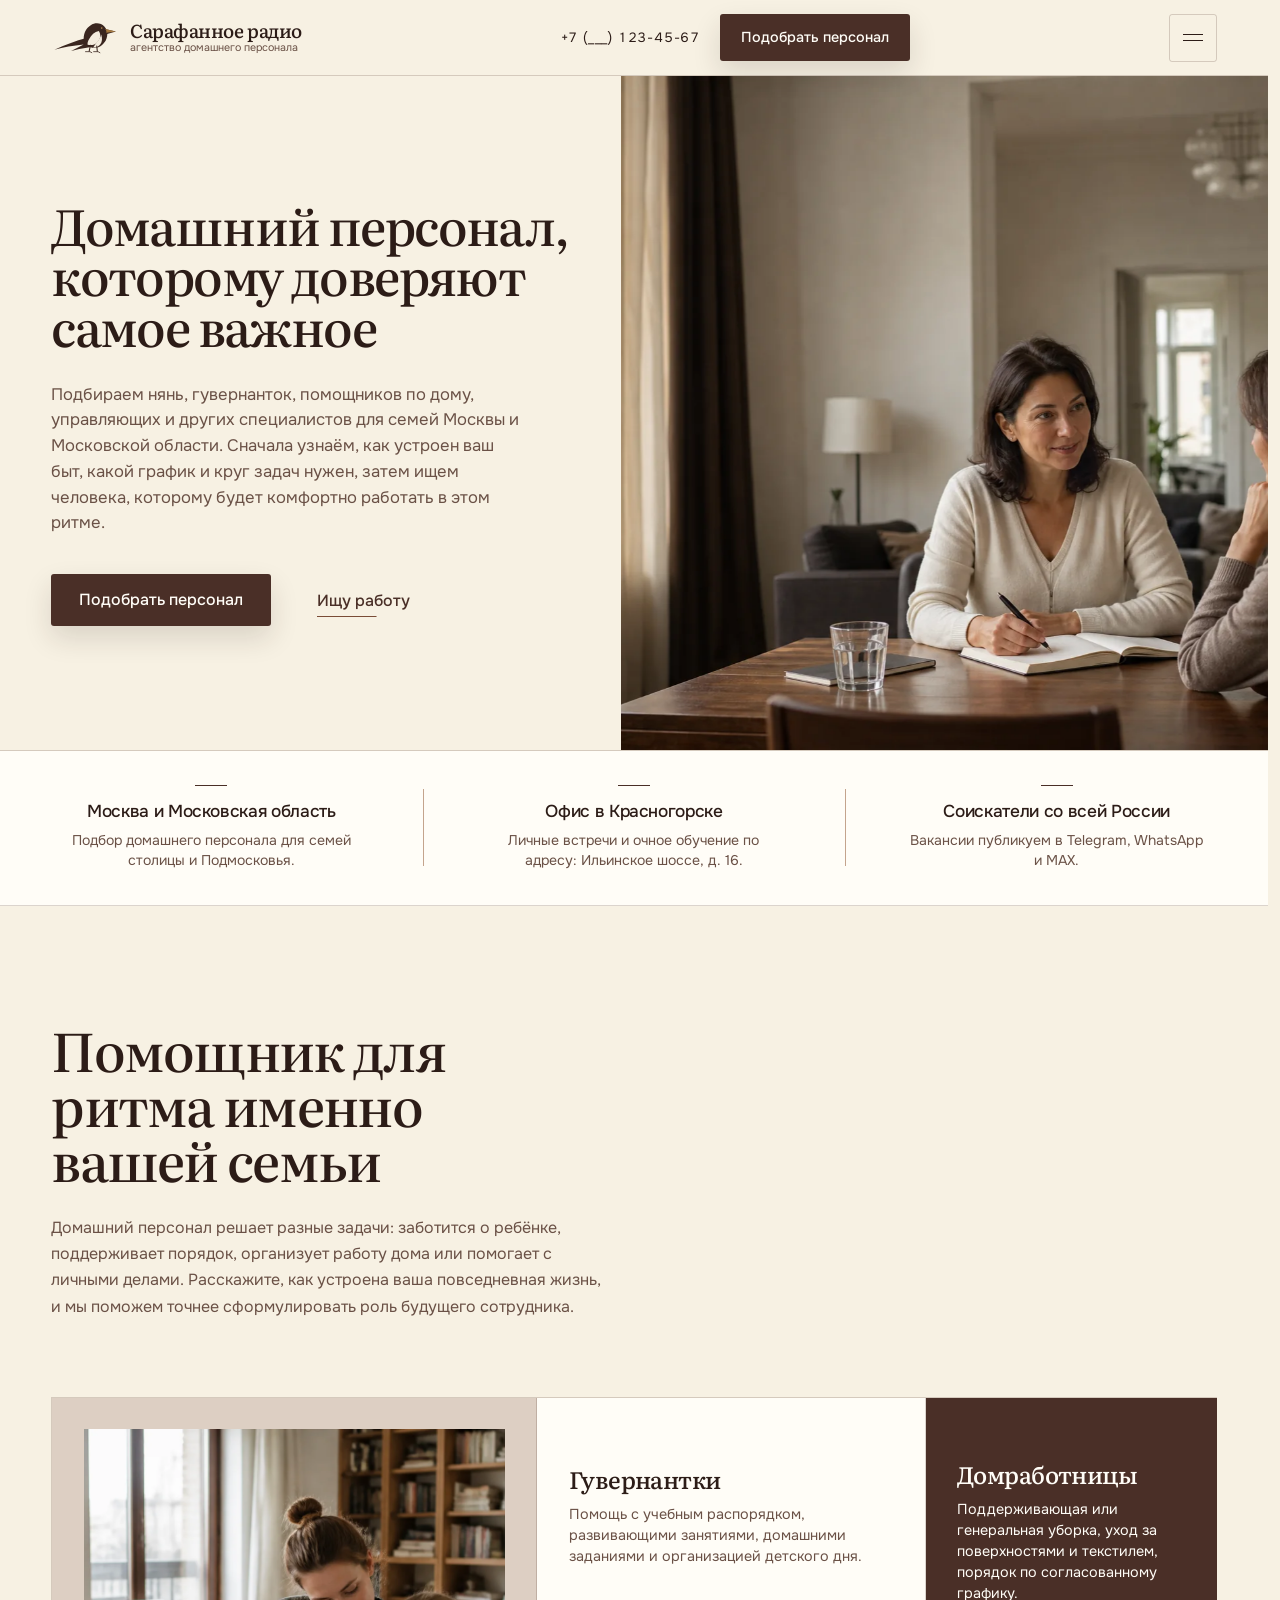
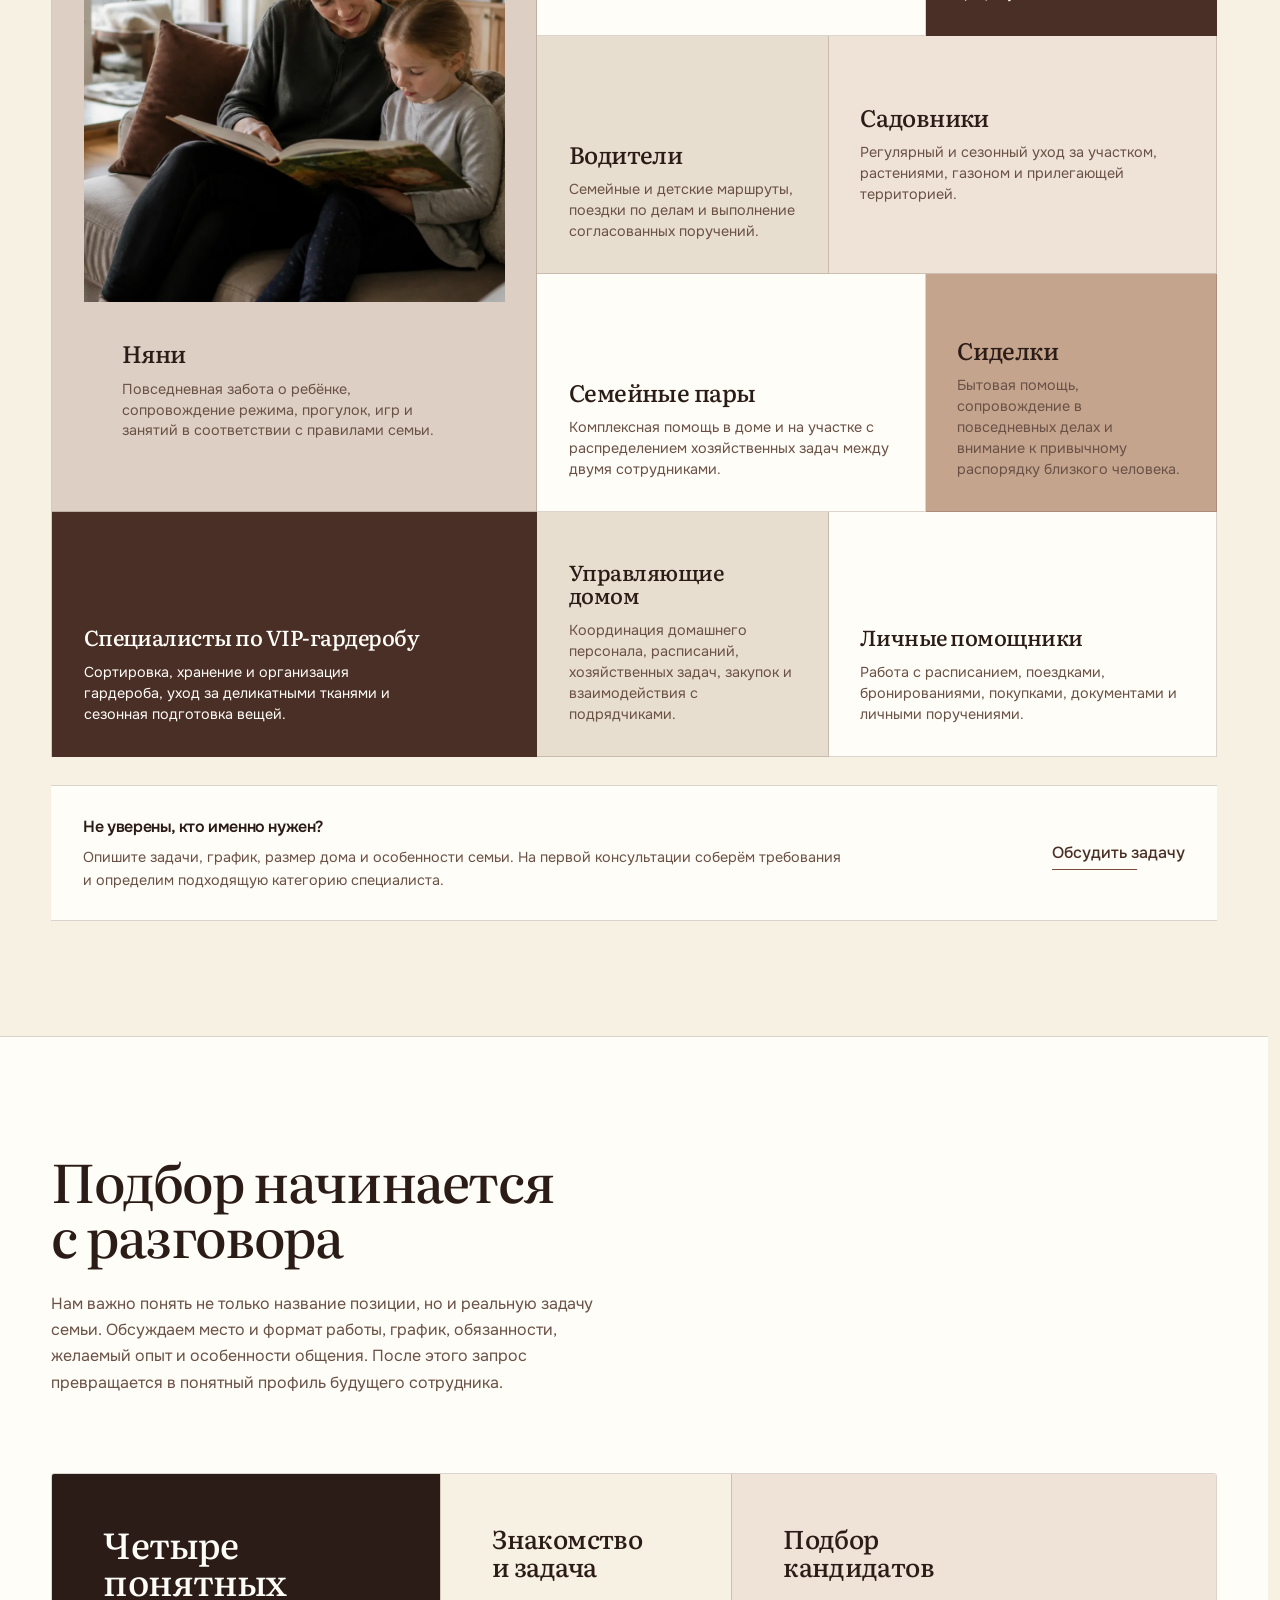
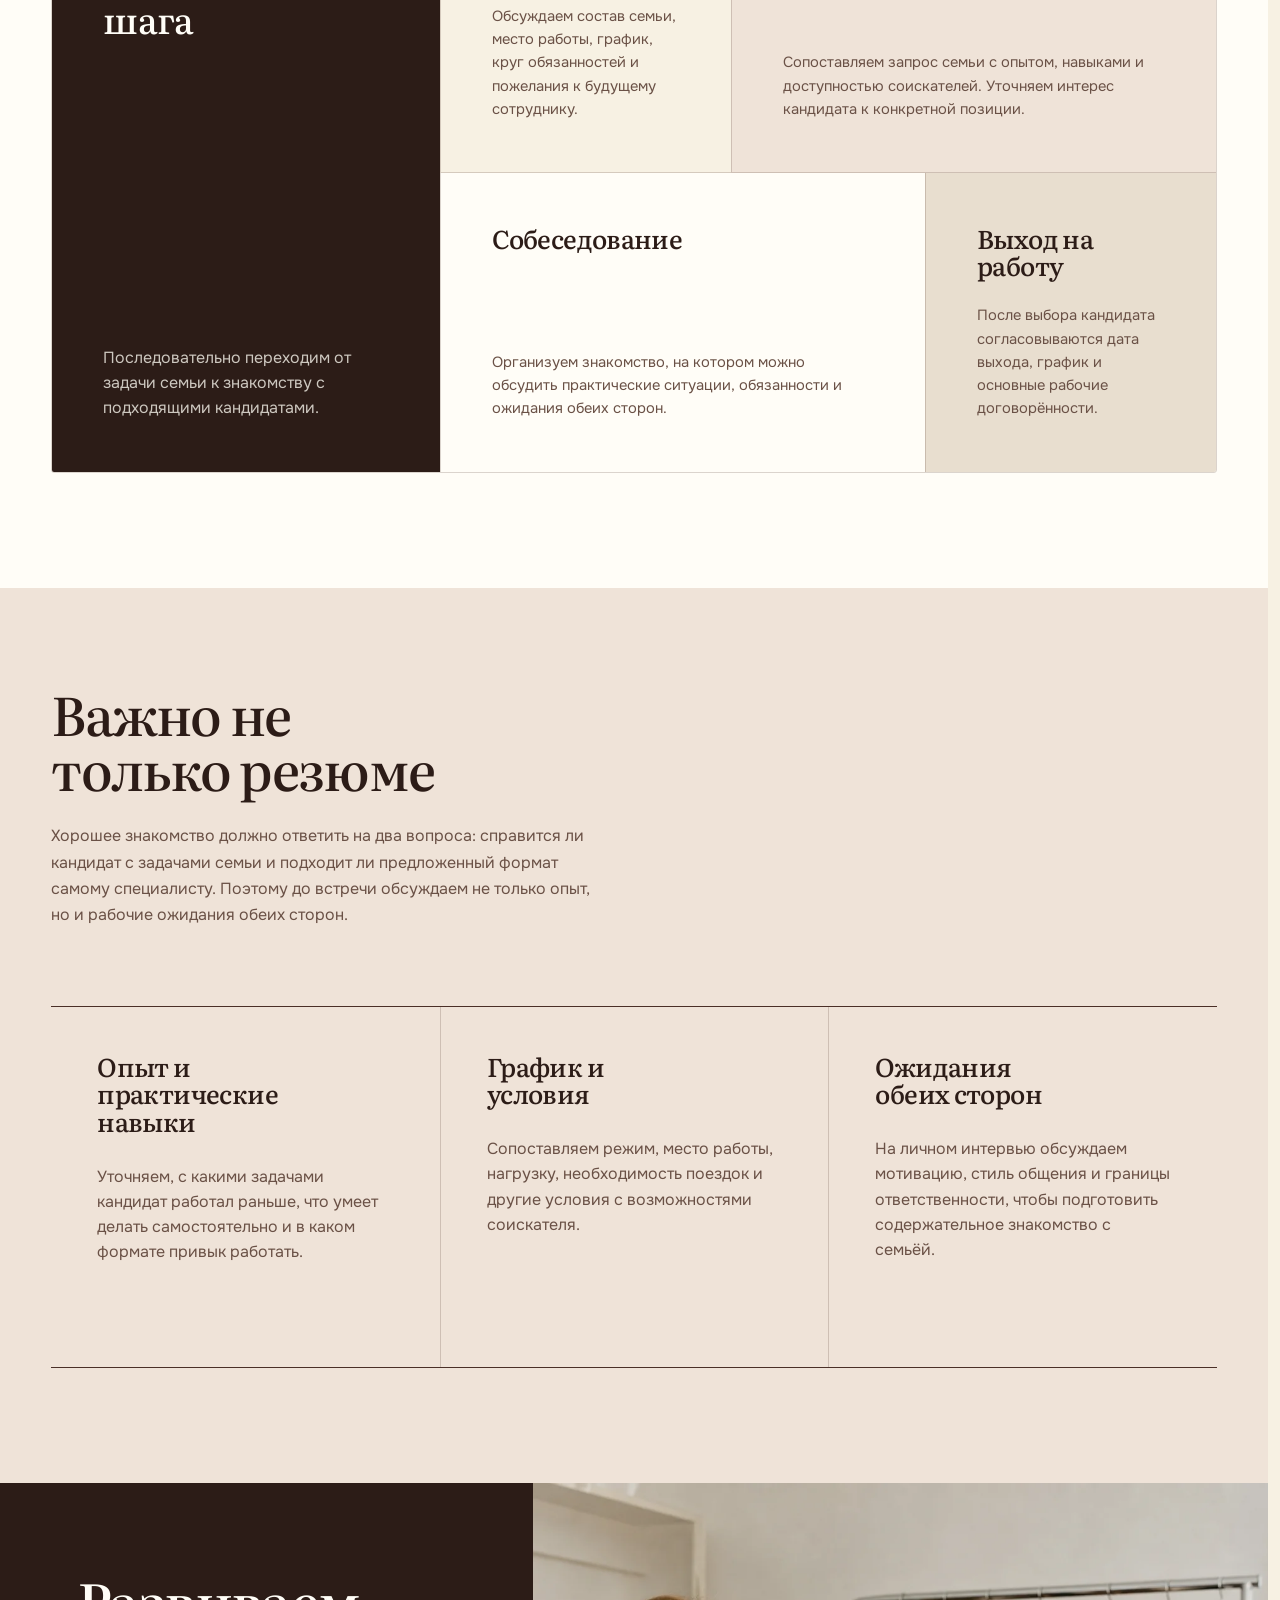
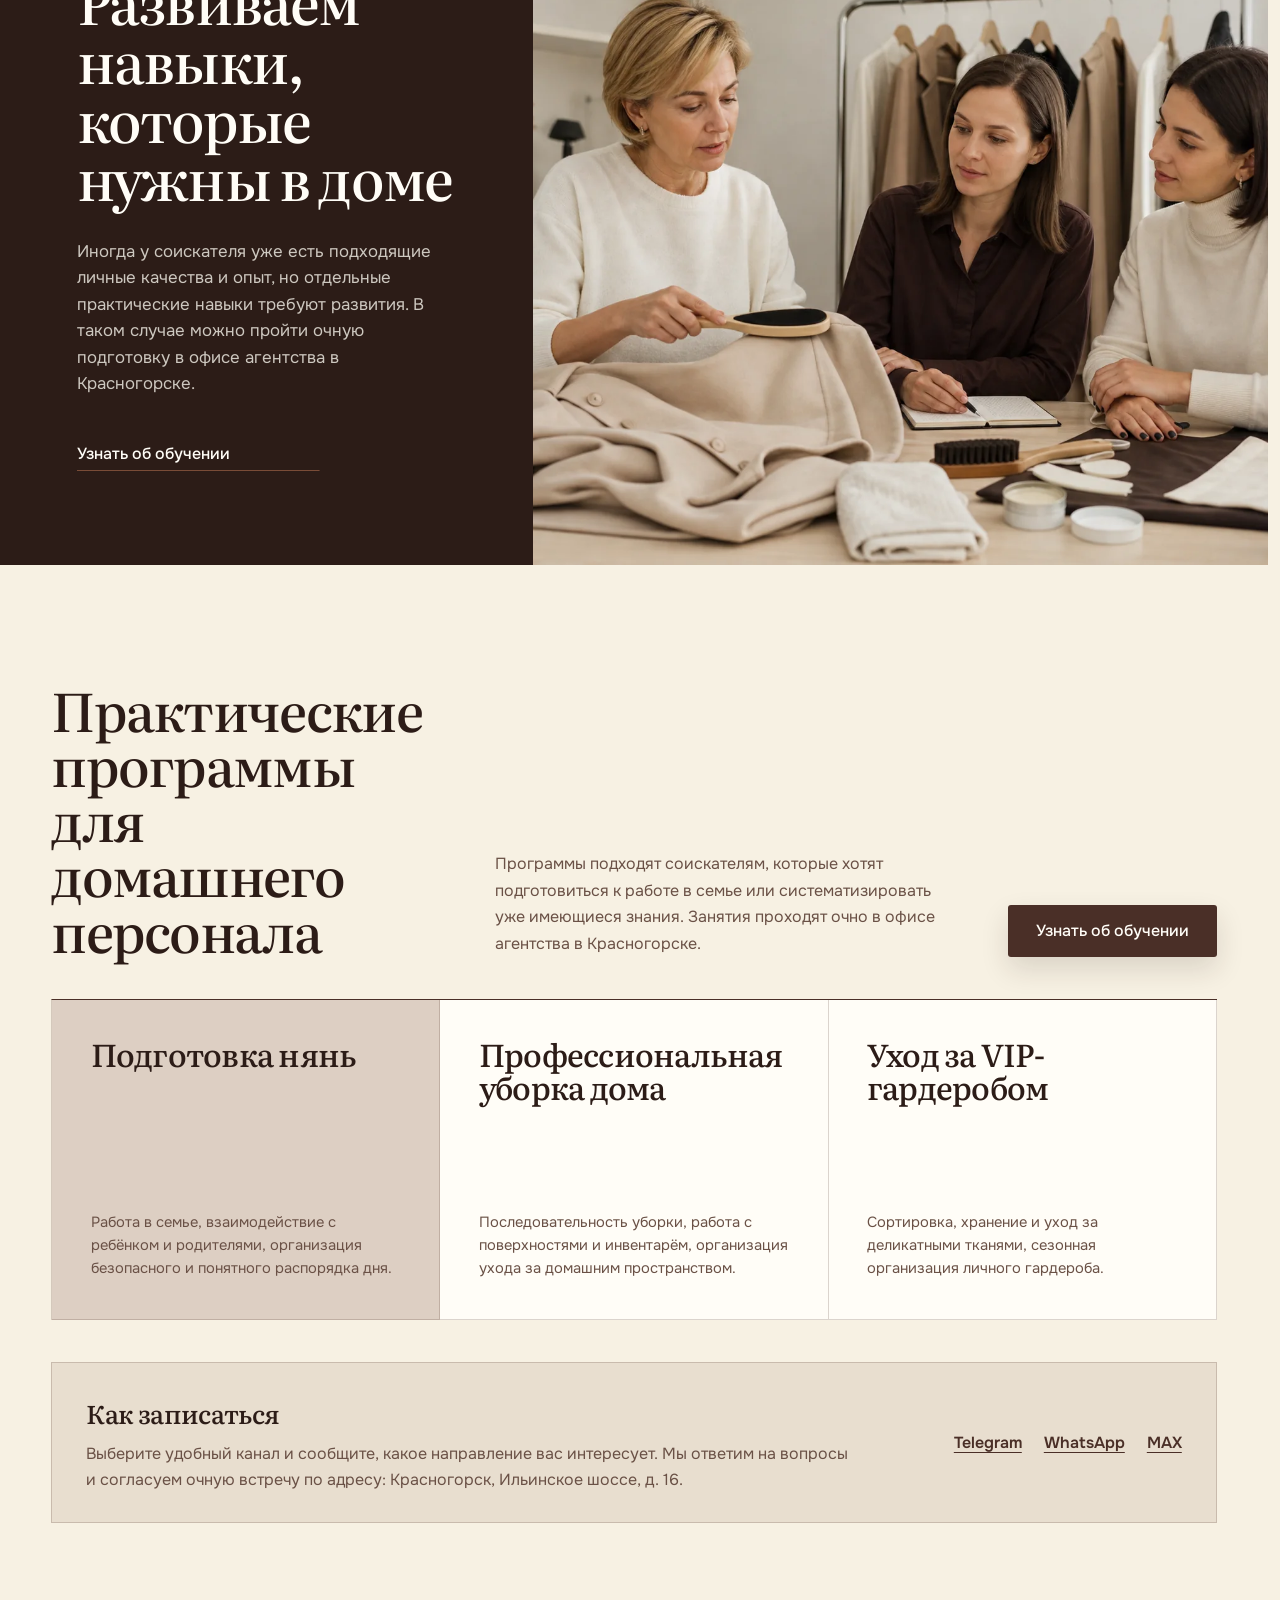
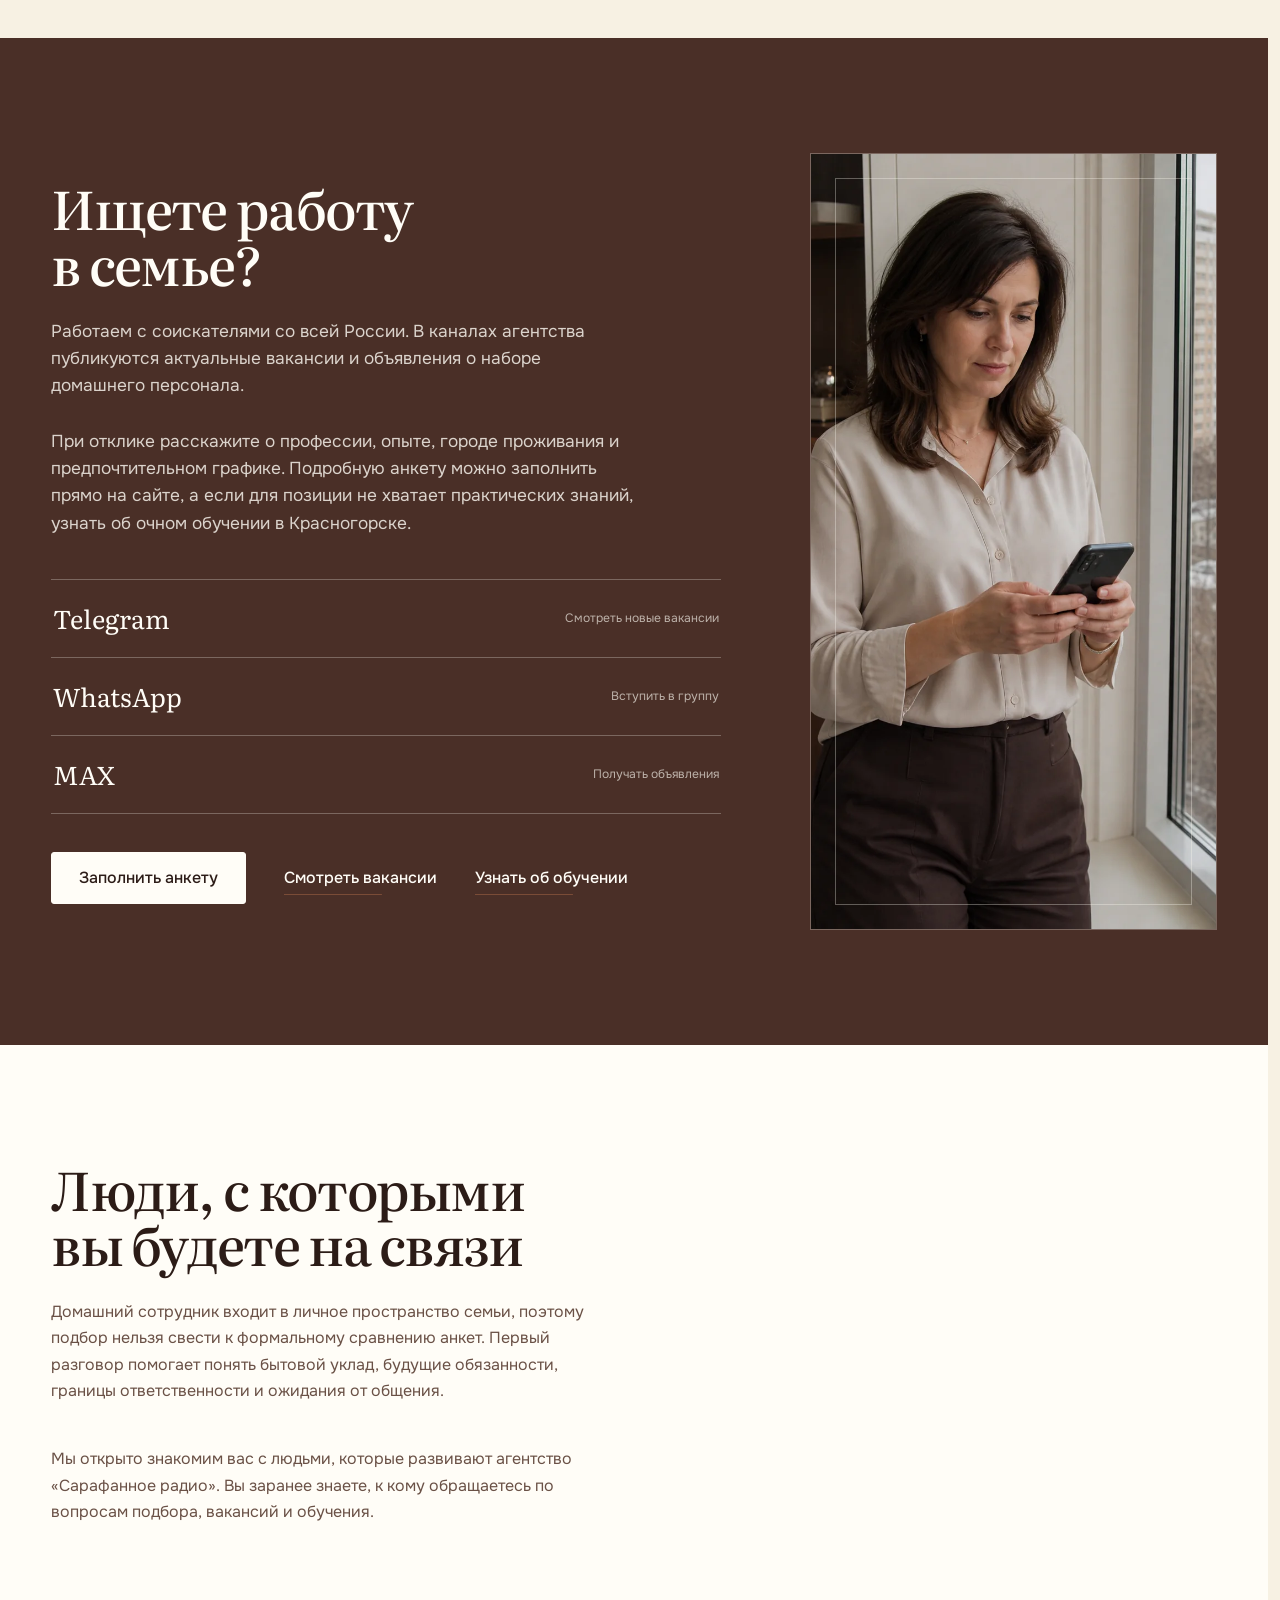
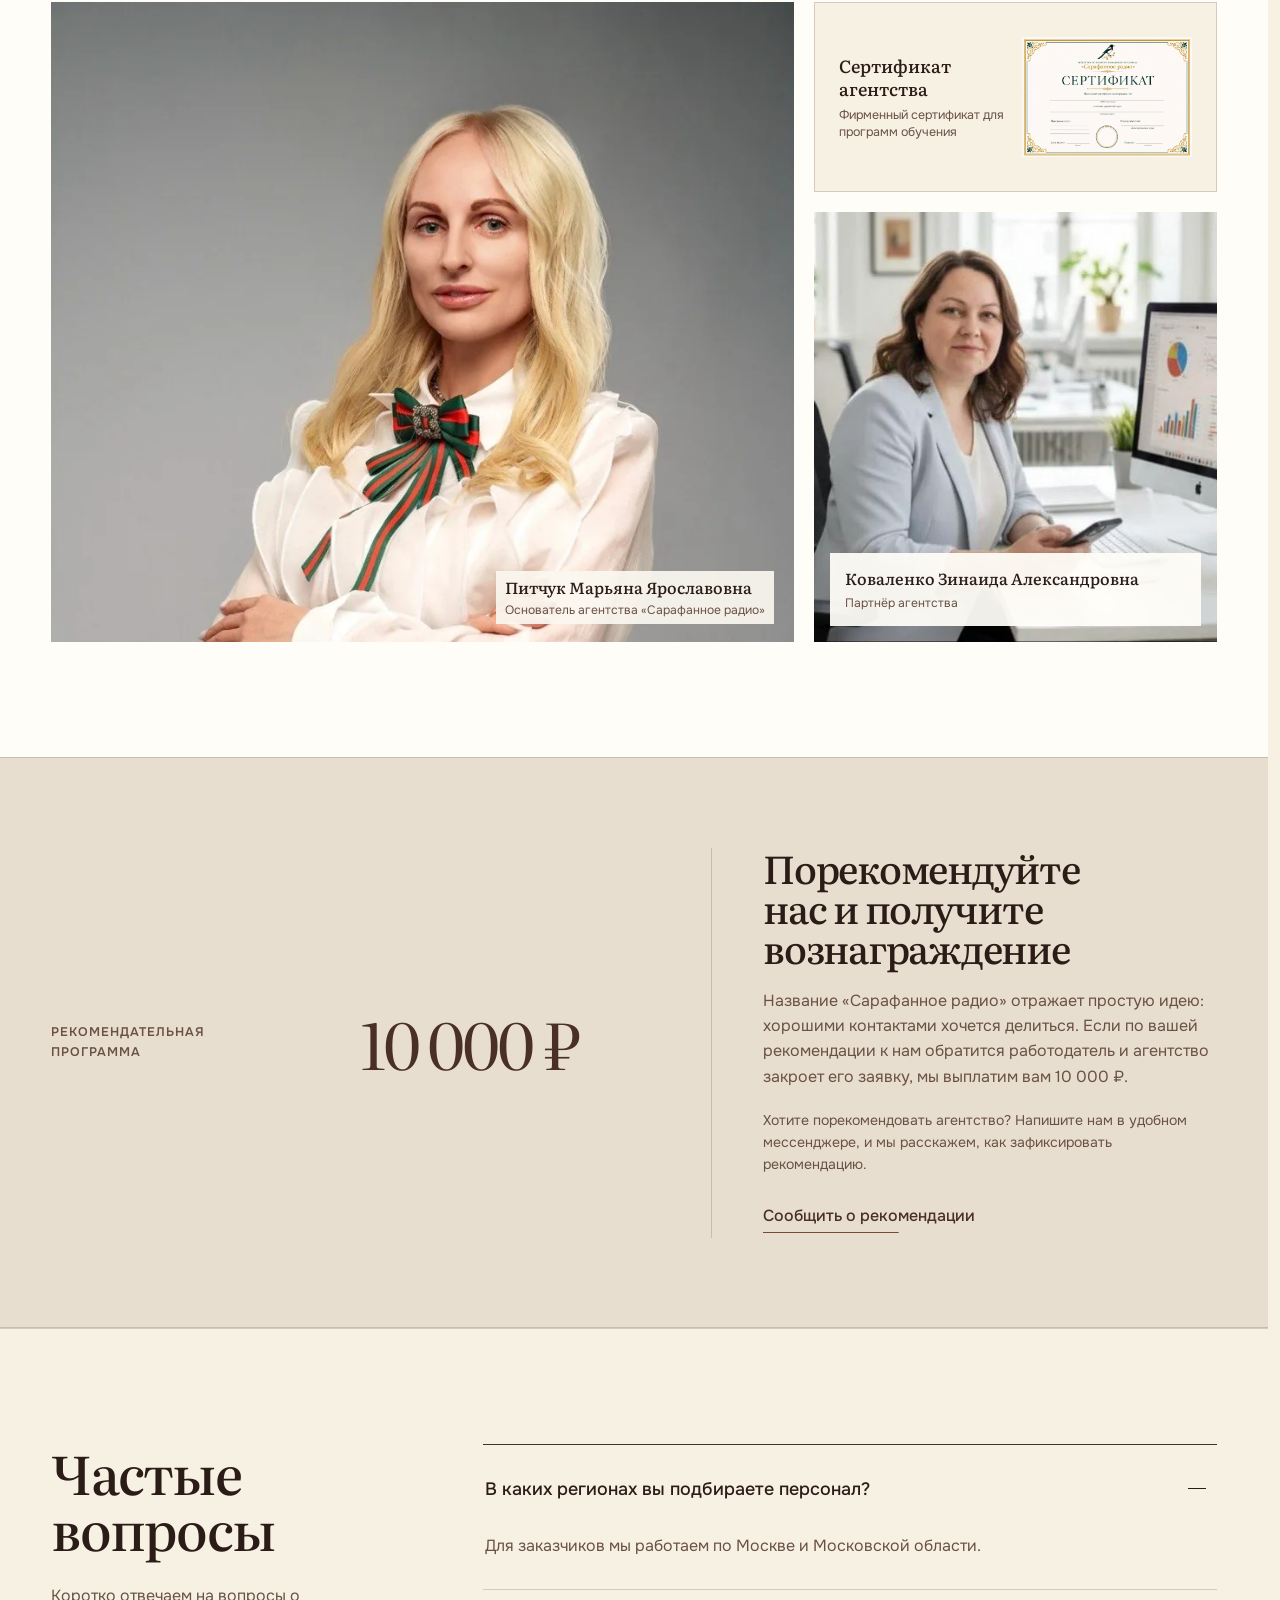
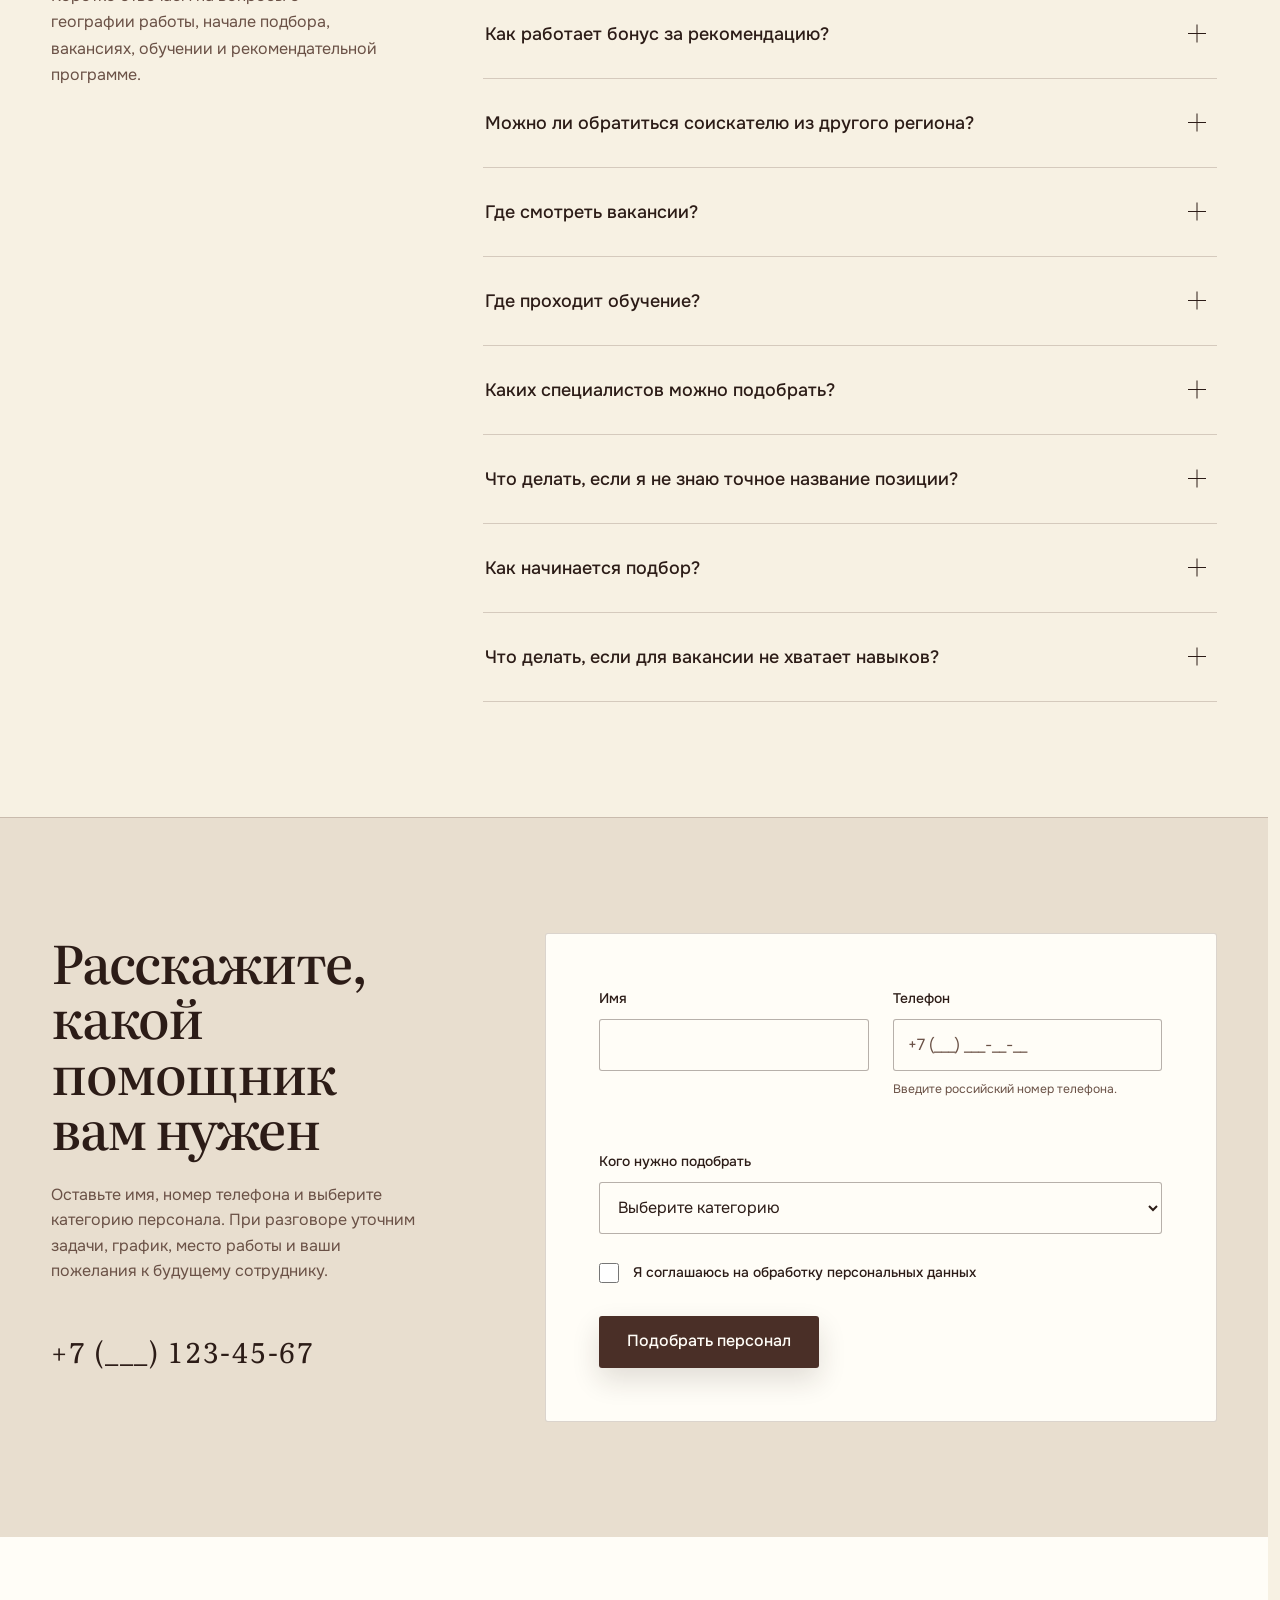
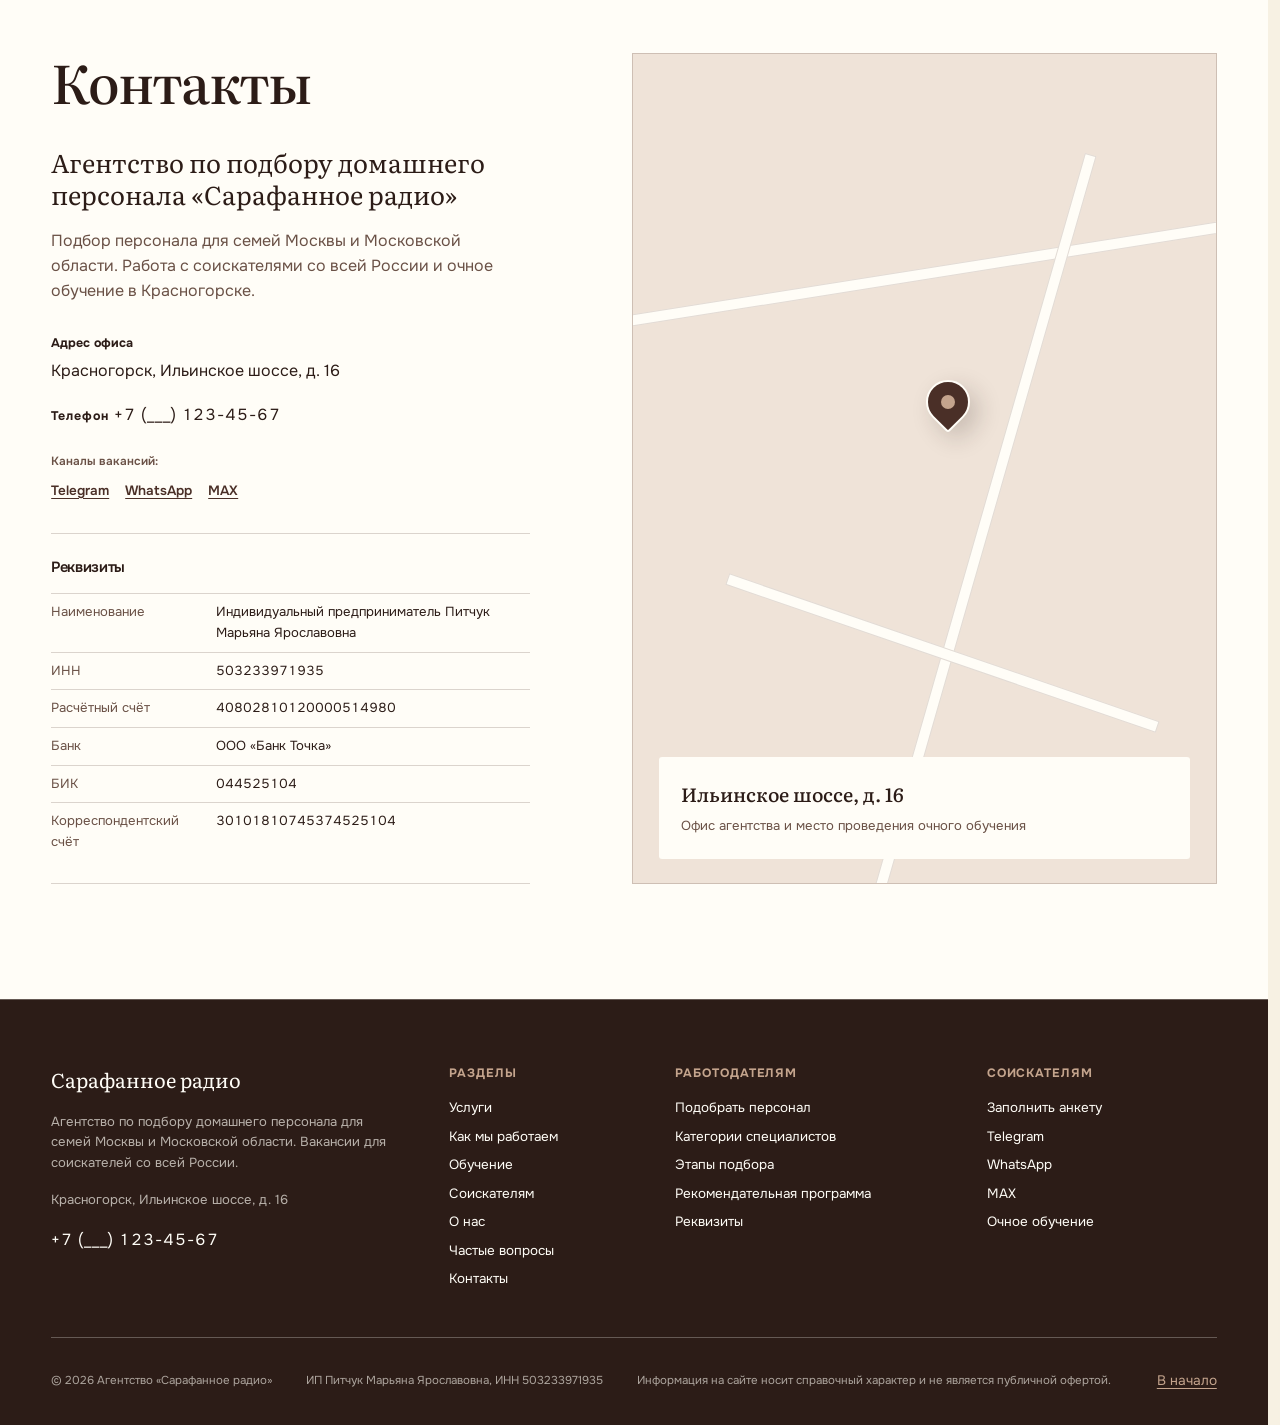
==== commit 9e64aa20: "Add applicant questionnaire and refresh landing content" ====
--- a/classic/index.html
+++ b/classic/index.html
@@ -12,7 +12,9 @@
   <link rel="preconnect" href="https://fonts.gstatic.com" crossorigin>
   <link href="https://fonts.googleapis.com/css2?family=Literata:opsz,wght@7..72,400;7..72,500;7..72,600&amp;family=Onest:wght@400;500;600&amp;display=swap" rel="stylesheet">
   <link rel="stylesheet" href="styles.css">
+  <link rel="stylesheet" href="../shared/applicant-form.css">
   <script src="script.js" defer></script>
+  <script src="../shared/applicant-form.js" defer></script>
 </head>
 <body>
   <a class="skip-link" href="#main-content">Перейти к содержанию</a>
@@ -21,7 +23,7 @@
     <div class="header-inner">
       <a class="brand" href="#top" aria-label="Сарафанное радио, на первый экран">
         <span class="brand-mark" aria-hidden="true">
-          <img src="../shared/assets/logo-magpie-v2.svg" alt="" width="260" height="128">
+          <img src="../shared/assets/logo-approved.svg" alt="" width="260" height="128">
         </span>
         <span class="brand-copy">
           <span class="brand-name">Сарафанное радио</span>
@@ -39,7 +41,7 @@
       </nav>
 
       <div class="header-actions">
-        <span class="header-phone" aria-label="Телефон ожидает подтверждения">+7 (___) ___-__-__</span>
+        <span class="header-phone phone-demo" aria-hidden="true">+7 (___) 123-45-67</span>
         <a class="button button-primary button-compact" href="#request">Подобрать персонал</a>
       </div>
 
@@ -56,7 +58,7 @@
       <a href="#applicants">Соискателям</a>
       <a href="#about">О нас</a>
       <a href="#contacts">Контакты</a>
-      <span class="mobile-phone">+7 (___) ___-__-__</span>
+      <span class="mobile-phone phone-demo" aria-hidden="true">+7 (___) 123-45-67</span>
       <a class="button button-primary" href="#request">Подобрать персонал</a>
     </nav>
   </header>
@@ -70,35 +72,34 @@
             <span>которому доверяют</span>
             <span>самое важное</span>
           </h1>
-          <p>Подбираем помощников для семей Москвы и Подмосковья. Соискателям помогаем подготовиться к работе в семье.</p>
+          <p>Подбираем нянь, гувернанток, помощников по дому, управляющих и других специалистов для семей Москвы и Московской области. Сначала узнаём, как устроен ваш быт, какой график и круг задач нужен, затем ищем человека, которому будет комфортно работать в этом ритме.</p>
           <div class="hero-actions">
             <a class="button button-primary" href="#request">Подобрать персонал</a>
             <a class="text-action" href="#applicants">Ищу работу</a>
           </div>
         </div>
         <figure class="hero-media">
-          <img src="../shared/assets/hero-conversation.png" alt="Демонстрационная сцена разговора консультанта агентства с клиентом" width="1536" height="1024" fetchpriority="high" decoding="async">
-          <figcaption>Демонстрационное изображение</figcaption>
+          <img src="../shared/assets/hero-moscow-consultation-v2.webp" alt="Разговор консультанта агентства с клиентом в московской квартире" width="1536" height="1024" fetchpriority="high" decoding="async">
         </figure>
       </div>
     </section>
 
-    <section class="facts" aria-label="Подтвержденные факты">
+    <section class="facts" aria-label="Ключевая информация">
       <div class="facts-grid">
         <article class="fact">
           <span class="fact-line" aria-hidden="true"></span>
           <h2>Москва и Московская область</h2>
-          <p>Подбор персонала для заказчиков.</p>
+          <p>Подбор домашнего персонала для семей столицы и Подмосковья.</p>
         </article>
         <article class="fact">
           <span class="fact-line" aria-hidden="true"></span>
           <h2>Офис в Красногорске</h2>
-          <p>Ильинское шоссе, д. 16.</p>
+          <p>Личные встречи и очное обучение по адресу: Ильинское шоссе, д. 16.</p>
         </article>
         <article class="fact">
           <span class="fact-line" aria-hidden="true"></span>
-          <h2>Подбор и обучение</h2>
-          <p>Очная подготовка персонала в офисе агентства.</p>
+          <h2>Соискатели со всей России</h2>
+          <p>Вакансии публикуем в Telegram, WhatsApp и MAX.</p>
         </article>
       </div>
     </section>
@@ -106,72 +107,74 @@
     <section class="section services" id="services" aria-labelledby="services-title">
       <div class="container">
         <header class="section-heading">
-          <h2 id="services-title">Кого мы помогаем найти</h2>
-          <p>Подберем специалиста под задачи, график и уклад вашей семьи.</p>
+          <h2 id="services-title">Помощник для ритма именно вашей семьи</h2>
+          <p>Домашний персонал решает разные задачи: заботится о ребёнке, поддерживает порядок, организует работу дома или помогает с личными делами. Расскажите, как устроена ваша повседневная жизнь, и мы поможем точнее сформулировать роль будущего сотрудника.</p>
         </header>
 
         <div class="services-grid">
           <article class="service service-nanny">
             <figure class="service-photo">
-              <img src="../shared/assets/service-nanny-reading.png" alt="Демонстрационная сцена совместного чтения взрослого и ребенка" width="1448" height="1086" loading="lazy" decoding="async">
-              <figcaption>Демонстрационное изображение</figcaption>
+              <img src="../shared/assets/service-nanny-moscow-v2.webp" alt="Няня читает книгу вместе с ребёнком" width="1448" height="1086" loading="lazy" decoding="async">
             </figure>
             <div class="service-copy">
               <h3>Няни</h3>
-              <p>Помощь и забота о ребенке.</p>
+              <p>Повседневная забота о ребёнке, сопровождение режима, прогулок, игр и занятий в соответствии с правилами семьи.</p>
             </div>
           </article>
 
           <article class="service service-governess">
             <h3>Гувернантки</h3>
-            <p>Сопровождение обучения и развития ребенка.</p>
+            <p>Помощь с учебным распорядком, развивающими занятиями, домашними заданиями и организацией детского дня.</p>
           </article>
 
           <article class="service service-housekeeper">
             <h3>Домработницы</h3>
-            <p>Регулярный уход за домом.</p>
+            <p>Поддерживающая или генеральная уборка, уход за поверхностями и текстилем, порядок по согласованному графику.</p>
           </article>
 
           <article class="service service-driver">
             <h3>Водители</h3>
-            <p>Удобные поездки семьи.</p>
+            <p>Семейные и детские маршруты, поездки по делам и выполнение согласованных поручений.</p>
           </article>
 
           <article class="service service-gardener">
             <h3>Садовники</h3>
-            <p>Уход за участком и растениями.</p>
+            <p>Регулярный и сезонный уход за участком, растениями, газоном и прилегающей территорией.</p>
           </article>
 
           <article class="service service-couple">
             <h3>Семейные пары</h3>
-            <p>Комплексная помощь в доме и на территории.</p>
+            <p>Комплексная помощь в доме и на участке с распределением хозяйственных задач между двумя сотрудниками.</p>
           </article>
 
           <article class="service service-carer">
             <h3>Сиделки</h3>
-            <p>Бытовая помощь и внимание к близкому человеку.</p>
+            <p>Бытовая помощь, сопровождение в повседневных делах и внимание к привычному распорядку близкого человека.</p>
           </article>
 
           <article class="service service-wardrobe">
             <h3>Специалисты по VIP-гардеробу</h3>
-            <p>Уход, хранение и организация личного гардероба.</p>
+            <p>Сортировка, хранение и организация гардероба, уход за деликатными тканями и сезонная подготовка вещей.</p>
           </article>
 
           <article class="service service-manager">
             <h3>Управляющие домом</h3>
-            <p>Координация бытовых процессов и работы домашнего персонала.</p>
+            <p>Координация домашнего персонала, расписаний, хозяйственных задач, закупок и взаимодействия с подрядчиками.</p>
           </article>
 
           <article class="service service-assistant">
             <h3>Личные помощники</h3>
-            <p>Организационная помощь в повседневных и деловых задачах.</p>
-          </article>
-        </div>
-
-        <aside class="status-note" aria-label="Статус описаний категорий">
-          <span class="status-label">Контент на согласовании</span>
-          <p>Уточняются границы обязанностей новых категорий и формулировка роли управляющего. Медицинская помощь сиделок не заявляется.</p>
-        </aside>
+            <p>Работа с расписанием, поездками, бронированиями, покупками, документами и личными поручениями.</p>
+          </article>
+        </div>
+
+        <div class="services-help">
+          <div>
+            <h3>Не уверены, кто именно нужен?</h3>
+            <p>Опишите задачи, график, размер дома и особенности семьи. На первой консультации соберём требования и определим подходящую категорию специалиста.</p>
+          </div>
+          <a class="text-action" href="#request">Обсудить задачу</a>
+        </div>
       </div>
     </section>
 
@@ -179,29 +182,29 @@
       <div class="container">
         <header class="section-heading process-heading">
           <h2 id="process-title">Подбор начинается с разговора</h2>
-          <p>В опубликованной версии здесь будет показан реальный порядок работы агентства.</p>
+          <p>Нам важно понять не только название позиции, но и реальную задачу семьи. Обсуждаем место и формат работы, график, обязанности, желаемый опыт и особенности общения. После этого запрос превращается в понятный профиль будущего сотрудника.</p>
         </header>
 
         <div class="process-board">
           <div class="process-status">
-            <span class="status-label status-label-light">Контент на согласовании</span>
-            <p>Для прототипа используются четыре смысловых поля.</p>
+            <h3>Четыре понятных шага</h3>
+            <p>Последовательно переходим от задачи семьи к знакомству с подходящими кандидатами.</p>
           </div>
           <article class="process-item process-task">
-            <h3>Задача семьи</h3>
-            <p>Нужно подтвердить состав первой консультации.</p>
+            <h3>Знакомство и задача</h3>
+            <p>Обсуждаем состав семьи, место работы, график, круг обязанностей и пожелания к будущему сотруднику.</p>
           </article>
           <article class="process-item process-candidates">
             <h3>Подбор кандидатов</h3>
-            <p>Нужно подтвердить принцип выборки, количество анкет и сроки.</p>
+            <p>Сопоставляем запрос семьи с опытом, навыками и доступностью соискателей. Уточняем интерес кандидата к конкретной позиции.</p>
           </article>
           <article class="process-item process-meeting">
-            <h3>Знакомство</h3>
-            <p>Нужно подтвердить организацию собеседования и пробных дней.</p>
+            <h3>Собеседование</h3>
+            <p>Организуем знакомство, на котором можно обсудить практические ситуации, обязанности и ожидания обеих сторон.</p>
           </article>
           <article class="process-item process-start">
-            <h3>Начало сотрудничества</h3>
-            <p>Нужно подтвердить договор, оплату и дальнейшее сопровождение.</p>
+            <h3>Выход на работу</h3>
+            <p>После выбора кандидата согласовываются дата выхода, график и основные рабочие договорённости.</p>
           </article>
         </div>
       </div>
@@ -210,21 +213,23 @@
     <section class="section checks" aria-labelledby="checks-title">
       <div class="container">
         <header class="section-heading checks-heading">
-          <h2 id="checks-title">Что важно знать до знакомства с кандидатом</h2>
+          <h2 id="checks-title">Важно не только резюме</h2>
+          <p>Хорошее знакомство должно ответить на два вопроса: справится ли кандидат с задачами семьи и подходит ли предложенный формат самому специалисту. Поэтому до встречи обсуждаем не только опыт, но и рабочие ожидания обеих сторон.</p>
         </header>
 
         <div class="checks-panel">
           <article>
-            <h3>Что проверяет агентство</h3>
-            <p>Нужно подтвердить документы, опыт, рекомендации, медицинские документы, базы и формат интервью.</p>
+            <h3>Опыт и практические навыки</h3>
+            <p>Уточняем, с какими задачами кандидат работал раньше, что умеет делать самостоятельно и в каком формате привык работать.</p>
           </article>
           <article>
-            <h3>Что происходит после выбора</h3>
-            <p>Нужно подтвердить договор, гарантийный срок, условия замены и поддержку после выхода сотрудника.</p>
-          </article>
-          <div class="checks-status">
-            <span class="status-label">Контент на согласовании</span>
-          </div>
+            <h3>График и условия</h3>
+            <p>Сопоставляем режим, место работы, нагрузку, необходимость поездок и другие условия с возможностями соискателя.</p>
+          </article>
+          <article>
+            <h3>Ожидания обеих сторон</h3>
+            <p>На личном интервью обсуждаем мотивацию, стиль общения и границы ответственности, чтобы подготовить содержательное знакомство с семьёй.</p>
+          </article>
         </div>
       </div>
     </section>
@@ -232,13 +237,12 @@
     <section class="difference" aria-labelledby="difference-title">
       <div class="difference-grid">
         <div class="difference-copy">
-          <h2 id="difference-title">Не только подбираем. Помогаем стать сильнее в профессии</h2>
-          <p>Если соискателю не хватает практических знаний, он может пройти очное обучение в офисе агентства в Красногорске.</p>
+          <h2 id="difference-title">Развиваем навыки, которые нужны в доме</h2>
+          <p>Иногда у соискателя уже есть подходящие личные качества и опыт, но отдельные практические навыки требуют развития. В таком случае можно пройти очную подготовку в офисе агентства в Красногорске.</p>
           <a class="text-action text-action-light" href="#training">Узнать об обучении</a>
         </div>
         <figure class="difference-media">
-          <img src="../shared/assets/training-garment-care-distinct.png" alt="Демонстрационная сцена очного занятия по уходу за гардеробом" width="1448" height="1086" loading="lazy" decoding="async">
-          <figcaption>Демонстрационное изображение</figcaption>
+          <img src="../shared/assets/training-krasnogorsk-v2.webp" alt="Очное занятие по уходу за гардеробом в офисе агентства" width="1448" height="1086" loading="lazy" decoding="async">
         </figure>
       </div>
     </section>
@@ -247,25 +251,35 @@
       <div class="container training-layout">
         <header class="section-heading training-heading">
           <h2 id="training-title">Практические программы для домашнего персонала</h2>
-          <a class="button button-primary" href="#contacts">Узнать об обучении</a>
+          <p>Программы подходят соискателям, которые хотят подготовиться к работе в семье или систематизировать уже имеющиеся знания. Занятия проходят очно в офисе агентства в Красногорске.</p>
+          <a class="button button-primary" href="#training-contact">Узнать об обучении</a>
         </header>
 
         <div class="program-list" role="list">
           <article class="program program-main" role="listitem">
             <h3>Подготовка нянь</h3>
+            <p>Работа в семье, взаимодействие с ребёнком и родителями, организация безопасного и понятного распорядка дня.</p>
           </article>
           <article class="program" role="listitem">
-            <h3>Уборка дома</h3>
+            <h3>Профессиональная уборка дома</h3>
+            <p>Последовательность уборки, работа с поверхностями и инвентарём, организация ухода за домашним пространством.</p>
           </article>
           <article class="program" role="listitem">
             <h3>Уход за VIP-гардеробом</h3>
-          </article>
-        </div>
-
-        <aside class="training-note status-note">
-          <span class="status-label">Контент на согласовании</span>
-          <p>Нужно подтвердить программу, продолжительность, расписание, стоимость, преподавателей, документ после обучения и условия записи.</p>
-          <p>Не обещать трудоустройство или приоритет выпускников.</p>
+            <p>Сортировка, хранение и уход за деликатными тканями, сезонная организация личного гардероба.</p>
+          </article>
+        </div>
+
+        <aside class="training-contact" id="training-contact">
+          <div>
+            <h3>Как записаться</h3>
+            <p>Выберите удобный канал и сообщите, какое направление вас интересует. Мы ответим на вопросы и согласуем очную встречу по адресу: Красногорск, Ильинское шоссе, д. 16.</p>
+          </div>
+          <nav aria-label="Запись на обучение">
+            <a href="https://t.me/+ceMN9J4L5rY2Nzli" target="_blank" rel="noopener noreferrer">Telegram</a>
+            <a href="https://chat.whatsapp.com/GwtRLOzeSSE7Fm2NH6aEcG?mode=gi_t" target="_blank" rel="noopener noreferrer">WhatsApp</a>
+            <a href="https://max.ru/join/-CKrZp5wTq_5JCO9bxmaWdAWbNVkxUxnjhgfsiWYDFM" target="_blank" rel="noopener noreferrer">MAX</a>
+          </nav>
         </aside>
       </div>
     </section>
@@ -274,12 +288,13 @@
       <div class="container applicants-grid">
         <div class="applicants-copy">
           <h2 id="applicants-title">Ищете работу в семье?</h2>
-          <p>Работаем с соискателями со всей России. Актуальные вакансии и объявления для кандидатов публикуем в каналах агентства — выберите удобный мессенджер.</p>
+          <p>Работаем с соискателями со всей России. В каналах агентства публикуются актуальные вакансии и объявления о наборе домашнего персонала.</p>
+          <p class="applicants-detail">При отклике расскажите о профессии, опыте, городе проживания и предпочтительном графике. Подробную анкету можно заполнить прямо на сайте, а если для позиции не хватает практических знаний, узнать об очном обучении в Красногорске.</p>
 
           <div class="channel-list" aria-label="Каналы с вакансиями">
             <a class="channel-button" href="https://t.me/+ceMN9J4L5rY2Nzli" target="_blank" rel="noopener noreferrer">
               <span>Telegram</span>
-              <small>Смотреть вакансии</small>
+              <small>Смотреть новые вакансии</small>
             </a>
             <a class="channel-button" href="https://chat.whatsapp.com/GwtRLOzeSSE7Fm2NH6aEcG?mode=gi_t" target="_blank" rel="noopener noreferrer">
               <span>WhatsApp</span>
@@ -287,19 +302,19 @@
             </a>
             <a class="channel-button" href="https://max.ru/join/-CKrZp5wTq_5JCO9bxmaWdAWbNVkxUxnjhgfsiWYDFM" target="_blank" rel="noopener noreferrer">
               <span>MAX</span>
-              <small>Перейти в канал</small>
+              <small>Получать объявления</small>
             </a>
           </div>
 
           <div class="applicant-actions">
-            <a class="button button-paper" href="https://t.me/+ceMN9J4L5rY2Nzli" target="_blank" rel="noopener noreferrer">Смотреть вакансии</a>
+            <button class="button button-paper" type="button" data-open-applicant-form>Заполнить анкету</button>
+            <a class="text-action text-action-light" href="https://t.me/+ceMN9J4L5rY2Nzli" target="_blank" rel="noopener noreferrer">Смотреть вакансии</a>
             <a class="text-action text-action-light" href="#training">Узнать об обучении</a>
           </div>
         </div>
 
         <figure class="applicants-media">
-          <img src="../shared/assets/applicant-phone-distinct.png" alt="Демонстрационное изображение взрослой соискательницы со смартфоном" width="1120" height="1400" loading="lazy" decoding="async">
-          <figcaption>Демонстрационное изображение</figcaption>
+          <img src="../shared/assets/applicant-moscow-v2.webp" alt="Соискательница просматривает вакансии на смартфоне" width="1122" height="1402" loading="lazy" decoding="async">
         </figure>
       </div>
     </section>
@@ -308,52 +323,54 @@
       <div class="container">
         <header class="section-heading about-heading">
           <h2 id="about-title">Люди, с которыми вы будете на связи</h2>
-          <p>Подбор домашнего персонала начинается с личного разговора. Нам важно понять не только формальные требования, но и особенности семьи, будущие задачи специалиста и ожидания обеих сторон.</p>
+          <p>Домашний сотрудник входит в личное пространство семьи, поэтому подбор нельзя свести к формальному сравнению анкет. Первый разговор помогает понять бытовой уклад, будущие обязанности, границы ответственности и ожидания от общения.</p>
+          <p>Мы открыто знакомим вас с людьми, которые развивают агентство «Сарафанное радио». Вы заранее знаете, к кому обращаетесь по вопросам подбора, вакансий и обучения.</p>
         </header>
 
         <div class="about-mosaic">
           <figure class="team-figure">
-            <img src="../shared/assets/team-maryana-pitchuk-provided.png" alt="Питчук Марьяна Ярославовна" width="864" height="1280" loading="lazy" decoding="async">
-            <figcaption><strong>Питчук Марьяна Ярославовна</strong><span>Основатель агентства «Сарафанное радио»</span><small>Фото предоставлено агентством</small></figcaption>
+            <img src="../shared/assets/team-maryana-pitchuk-provided.webp" alt="Питчук Марьяна Ярославовна" width="856" height="1280" loading="lazy" decoding="async">
+            <figcaption><strong>Питчук Марьяна Ярославовна</strong><span>Основатель агентства «Сарафанное радио»</span></figcaption>
           </figure>
 
+          <figure class="certificate-figure">
+            <figcaption><strong>Сертификат агентства</strong><span>Фирменный сертификат для программ обучения</span></figcaption>
+            <img src="../shared/assets/certificate-reference.webp" alt="Сертификат агентства «Сарафанное радио»" width="2105" height="1489" loading="lazy" decoding="async">
+          </figure>
+
           <figure class="team-partner">
-            <img src="../shared/assets/team-partner-provided.png" alt="Коваленко Зинаида Александровна" width="544" height="544" loading="lazy" decoding="async">
-            <figcaption><strong>Коваленко Зинаида Александровна</strong><span>Партнёр агентства</span><small>Фото предоставлено агентством</small></figcaption>
+            <img src="../shared/assets/team-partner-provided.webp" alt="Коваленко Зинаида Александровна" width="540" height="535" loading="lazy" decoding="async">
+            <figcaption><strong>Коваленко Зинаида Александровна</strong><span>Партнёр агентства</span></figcaption>
           </figure>
-
-          <figure class="certificate-figure">
-            <img src="../shared/assets/certificate-reference.png" alt="Предоставленный макет сертификата для визуального прототипа" width="2105" height="1489" loading="lazy" decoding="async">
-            <figcaption>Предоставленный макет сертификата</figcaption>
-          </figure>
-        </div>
-      </div>
-    </section>
-
-    <section class="referral" aria-labelledby="referral-title">
+        </div>
+      </div>
+    </section>
+
+    <section class="referral" id="referral" aria-labelledby="referral-title">
       <div class="container referral-grid">
         <p class="referral-label">Рекомендательная программа</p>
         <p class="referral-value" aria-label="Десять тысяч рублей">10 000 ₽</p>
         <div class="referral-copy">
-          <h2 id="referral-title">Порекомендуйте нас — получите вознаграждение</h2>
-          <p>Если по вашей рекомендации к нам обратится работодатель и агентство закроет его заявку, мы выплатим вам 10 000 ₽.</p>
-          <small>Условия участия и порядок фиксации рекомендации уточняются.</small>
-        </div>
-      </div>
-    </section>
-
-    <section class="section faq" aria-labelledby="faq-title">
+          <h2 id="referral-title">Порекомендуйте нас и получите вознаграждение</h2>
+          <p>Название «Сарафанное радио» отражает простую идею: хорошими контактами хочется делиться. Если по вашей рекомендации к нам обратится работодатель и агентство закроет его заявку, мы выплатим вам 10 000 ₽.</p>
+          <p class="referral-detail">Хотите порекомендовать агентство? Напишите нам в удобном мессенджере, и мы расскажем, как зафиксировать рекомендацию.</p>
+          <a class="text-action" href="https://t.me/+ceMN9J4L5rY2Nzli" target="_blank" rel="noopener noreferrer">Сообщить о рекомендации</a>
+        </div>
+      </div>
+    </section>
+
+    <section class="section faq" id="faq" aria-labelledby="faq-title">
       <div class="container faq-layout">
         <header class="section-heading faq-heading">
           <h2 id="faq-title">Частые вопросы</h2>
-          <p>Ответы, которые уже подтверждены.</p>
+          <p>Коротко отвечаем на вопросы о географии работы, начале подбора, вакансиях, обучении и рекомендательной программе.</p>
         </header>
 
         <div class="faq-list" data-accordion>
           <article class="faq-item">
             <h3>
               <button class="faq-trigger" type="button" aria-expanded="true" aria-controls="faq-panel-1" id="faq-trigger-1">
-                <span>Где агентство подбирает персонал?</span>
+                <span>В каких регионах вы подбираете персонал?</span>
                 <span class="faq-sign" aria-hidden="true"></span>
               </button>
             </h3>
@@ -370,7 +387,7 @@
               </button>
             </h3>
             <div class="faq-panel" id="faq-panel-5" role="region" aria-labelledby="faq-trigger-5" hidden>
-              <p>Если по вашей рекомендации обратится работодатель и агентство закроет его заявку, вы получите 10 000 ₽. Подробные правила участия сейчас уточняются.</p>
+              <p>Если по вашей рекомендации обратится работодатель и агентство закроет его заявку, вы получите 10 000 ₽. Чтобы зафиксировать рекомендацию, напишите представителю агентства в удобном мессенджере.</p>
             </div>
           </article>
 
@@ -409,23 +426,64 @@
               <p>Обучение проходит очно в офисе агентства в Красногорске, Ильинское шоссе, д. 16.</p>
             </div>
           </article>
-        </div>
-
-        <aside class="faq-pending status-note">
-          <span class="status-label">Контент на согласовании</span>
-          <h3>Ответы нужно получить у клиента</h3>
-          <p>Не отвечать без подтверждения на вопросы о цене, сроках, проверках, договоре, пробных днях, гарантии, замене и стоимости обучения.</p>
-        </aside>
+
+          <article class="faq-item">
+            <h3>
+              <button class="faq-trigger" type="button" aria-expanded="false" aria-controls="faq-panel-6" id="faq-trigger-6">
+                <span>Каких специалистов можно подобрать?</span>
+                <span class="faq-sign" aria-hidden="true"></span>
+              </button>
+            </h3>
+            <div class="faq-panel" id="faq-panel-6" role="region" aria-labelledby="faq-trigger-6" hidden>
+              <p>Мы работаем с запросами на нянь, гувернанток, домработниц, водителей, садовников, семейные пары, сиделок, специалистов по VIP-гардеробу, управляющих домом и личных помощников.</p>
+            </div>
+          </article>
+
+          <article class="faq-item">
+            <h3>
+              <button class="faq-trigger" type="button" aria-expanded="false" aria-controls="faq-panel-7" id="faq-trigger-7">
+                <span>Что делать, если я не знаю точное название позиции?</span>
+                <span class="faq-sign" aria-hidden="true"></span>
+              </button>
+            </h3>
+            <div class="faq-panel" id="faq-panel-7" role="region" aria-labelledby="faq-trigger-7" hidden>
+              <p>Опишите задачи, график и ожидаемый результат. В ходе первого разговора поможем сформулировать круг обязанностей и профиль подходящего специалиста.</p>
+            </div>
+          </article>
+
+          <article class="faq-item">
+            <h3>
+              <button class="faq-trigger" type="button" aria-expanded="false" aria-controls="faq-panel-8" id="faq-trigger-8">
+                <span>Как начинается подбор?</span>
+                <span class="faq-sign" aria-hidden="true"></span>
+              </button>
+            </h3>
+            <div class="faq-panel" id="faq-panel-8" role="region" aria-labelledby="faq-trigger-8" hidden>
+              <p>С разговора о семье и будущей работе. Уточняем место, график, обязанности, желаемый опыт и особенности взаимодействия, затем переходим к поиску кандидатов.</p>
+            </div>
+          </article>
+
+          <article class="faq-item">
+            <h3>
+              <button class="faq-trigger" type="button" aria-expanded="false" aria-controls="faq-panel-9" id="faq-trigger-9">
+                <span>Что делать, если для вакансии не хватает навыков?</span>
+                <span class="faq-sign" aria-hidden="true"></span>
+              </button>
+            </h3>
+            <div class="faq-panel" id="faq-panel-9" role="region" aria-labelledby="faq-trigger-9" hidden>
+              <p>Можно узнать об очных программах подготовки нянь, профессиональной уборке дома и уходе за VIP-гардеробом в офисе агентства.</p>
+            </div>
+          </article>
+        </div>
       </div>
     </section>
 
     <section class="request" id="request" aria-labelledby="request-title">
       <div class="container request-grid">
         <div class="request-copy">
-          <h2 id="request-title">Расскажите, кто вам нужен</h2>
-          <p>Позвоните или оставьте номер. Мы уточним задачу и расскажем об условиях подбора.</p>
-          <span class="request-phone">+7 (___) ___-__-__</span>
-          <small>Рабочий номер ожидает подтверждения.</small>
+          <h2 id="request-title">Расскажите, какой помощник вам нужен</h2>
+          <p>Оставьте имя, номер телефона и выберите категорию персонала. При разговоре уточним задачи, график, место работы и ваши пожелания к будущему сотруднику.</p>
+          <span class="request-phone phone-demo" aria-hidden="true">+7 (___) 123-45-67</span>
         </div>
 
         <form class="request-form" data-request-form novalidate>
@@ -460,9 +518,8 @@
 
           <div class="consent field-wide">
             <input id="request-consent" name="consent" type="checkbox" required>
-            <label for="request-consent">Согласие на обработку персональных данных</label>
-          </div>
-          <p class="legal-note field-wide">Политика конфиденциальности и согласие будут добавлены перед запуском.</p>
+            <label for="request-consent">Я соглашаюсь на обработку персональных данных</label>
+          </div>
 
           <div class="form-submit field-wide">
             <button class="button button-primary" type="submit" data-submit-button>
@@ -479,8 +536,9 @@
         <div class="contacts-copy">
           <h2 id="contacts-title">Контакты</h2>
           <p class="contacts-name">Агентство по подбору домашнего персонала «Сарафанное радио»</p>
-          <address>Красногорск, Ильинское шоссе, д. 16</address>
-          <span class="contacts-phone">+7 (___) ___-__-__</span>
+          <p class="contacts-intro">Подбор персонала для семей Москвы и Московской области. Работа с соискателями со всей России и очное обучение в Красногорске.</p>
+          <address><strong>Адрес офиса</strong><span>Красногорск, Ильинское шоссе, д. 16</span></address>
+          <span class="contacts-phone phone-demo" aria-hidden="true"><strong>Телефон</strong> +7 (___) 123-45-67</span>
 
           <nav class="contact-channel-links" aria-label="Каналы с вакансиями">
             <span>Каналы вакансий:</span>
@@ -489,22 +547,17 @@
             <a href="https://max.ru/join/-CKrZp5wTq_5JCO9bxmaWdAWbNVkxUxnjhgfsiWYDFM" target="_blank" rel="noopener noreferrer">MAX</a>
           </nav>
 
-          <div class="contacts-pending status-note">
-            <span class="status-label">Контакты уточняются</span>
-            <p>Рабочий телефон и email будут добавлены после подтверждения.</p>
-          </div>
-
-          <details class="requisites">
-            <summary>Реквизиты ИП</summary>
+          <section class="requisites" id="requisites" aria-labelledby="requisites-title">
+            <h3 id="requisites-title">Реквизиты</h3>
             <dl class="requisites-list">
               <div><dt>Наименование</dt><dd>Индивидуальный предприниматель Питчук Марьяна Ярославовна</dd></div>
               <div><dt>ИНН</dt><dd>503233971935</dd></div>
-              <div><dt>Расчетный счет</dt><dd>40802810120000514980</dd></div>
+              <div><dt>Расчётный счёт</dt><dd>40802810120000514980</dd></div>
               <div><dt>Банк</dt><dd>ООО «Банк Точка»</dd></div>
               <div><dt>БИК</dt><dd>044525104</dd></div>
-              <div><dt>Корреспондентский счет</dt><dd>30101810745374525104</dd></div>
+              <div><dt>Корреспондентский счёт</dt><dd>30101810745374525104</dd></div>
             </dl>
-          </details>
+          </section>
         </div>
 
         <div class="static-map">
@@ -515,15 +568,50 @@
           <div class="map-marker" aria-hidden="true"><span></span></div>
           <div class="map-caption">
             <strong>Ильинское шоссе, д. 16</strong>
-            <span>Интерактивная карта будет подключена перед запуском</span>
+            <span>Офис агентства и место проведения очного обучения</span>
           </div>
         </div>
       </div>
 
       <footer class="site-footer">
-        <div class="container footer-inner">
-          <a class="footer-brand" href="#top">Сарафанное радио</a>
-          <p>Политика конфиденциальности и согласие будут добавлены перед запуском.</p>
+        <div class="container footer-main">
+          <div class="footer-about">
+            <a class="footer-brand" href="#top">Сарафанное радио</a>
+            <p>Агентство по подбору домашнего персонала для семей Москвы и Московской области. Вакансии для соискателей со всей России.</p>
+            <address>Красногорск, Ильинское шоссе, д. 16</address>
+            <span class="phone-demo" aria-hidden="true">+7 (___) 123-45-67</span>
+          </div>
+          <nav class="footer-nav" aria-label="Навигация в подвале">
+            <strong>Разделы</strong>
+            <a href="#services">Услуги</a>
+            <a href="#process">Как мы работаем</a>
+            <a href="#training">Обучение</a>
+            <a href="#applicants">Соискателям</a>
+            <a href="#about">О нас</a>
+            <a href="#faq">Частые вопросы</a>
+            <a href="#contacts">Контакты</a>
+          </nav>
+          <nav class="footer-nav" aria-label="Информация для работодателей">
+            <strong>Работодателям</strong>
+            <a href="#request">Подобрать персонал</a>
+            <a href="#services">Категории специалистов</a>
+            <a href="#process">Этапы подбора</a>
+            <a href="#referral">Рекомендательная программа</a>
+            <a href="#requisites">Реквизиты</a>
+          </nav>
+          <nav class="footer-nav" aria-label="Информация для соискателей">
+            <strong>Соискателям</strong>
+            <button type="button" data-open-applicant-form>Заполнить анкету</button>
+            <a href="https://t.me/+ceMN9J4L5rY2Nzli" target="_blank" rel="noopener noreferrer">Telegram</a>
+            <a href="https://chat.whatsapp.com/GwtRLOzeSSE7Fm2NH6aEcG?mode=gi_t" target="_blank" rel="noopener noreferrer">WhatsApp</a>
+            <a href="https://max.ru/join/-CKrZp5wTq_5JCO9bxmaWdAWbNVkxUxnjhgfsiWYDFM" target="_blank" rel="noopener noreferrer">MAX</a>
+            <a href="#training">Очное обучение</a>
+          </nav>
+        </div>
+        <div class="container footer-bottom">
+          <span>© 2026 Агентство «Сарафанное радио»</span>
+          <span>ИП Питчук Марьяна Ярославовна, ИНН 503233971935</span>
+          <span>Информация на сайте носит справочный характер и не является публичной офертой.</span>
           <a class="footer-top" href="#top">В начало</a>
         </div>
       </footer>
--- a/classic/styles.css
+++ b/classic/styles.css
@@ -2379,6 +2379,533 @@
   }
 }
 
+/* September content and layout refinement */
+.header-inner {
+  width: min(calc(100% - (var(--page-pad) * 2)), var(--container));
+}
+
+.brand-mark {
+  flex: 0 0 68px;
+}
+
+.brand-mark img {
+  object-position: left center;
+}
+
+.desktop-nav a {
+  font-size: 1.04rem;
+  line-height: 1.2;
+}
+
+.phone-demo {
+  pointer-events: none;
+  user-select: none;
+  font-variant-numeric: tabular-nums;
+  letter-spacing: 0.06em;
+  white-space: nowrap;
+}
+
+.services-grid {
+  grid-template-rows: repeat(4, minmax(220px, auto));
+}
+
+.service {
+  padding: clamp(24px, 2.45vw, 38px);
+}
+
+.service h3 {
+  font-size: clamp(1.42rem, 1.85vw, 2.2rem);
+}
+
+.service p {
+  max-width: 34ch;
+  font-size: 0.9rem;
+}
+
+.service-wardrobe h3,
+.service-manager h3,
+.service-assistant h3 {
+  font-size: clamp(1.35rem, 1.65vw, 1.95rem);
+}
+
+.services-help {
+  display: grid;
+  grid-template-columns: minmax(0, 1fr) auto;
+  align-items: center;
+  gap: 34px;
+  margin-top: 28px;
+  padding: 28px 32px;
+  border-top: 1px solid var(--line);
+  border-bottom: 1px solid var(--line);
+  background: var(--paper-bright);
+}
+
+.services-help h3 {
+  font-family: var(--font-ui);
+  font-size: 1rem;
+  font-weight: 600;
+}
+
+.services-help p {
+  max-width: 76ch;
+  margin-top: 7px;
+  color: var(--ink-soft);
+  font-size: 0.9rem;
+}
+
+.process-status h3 {
+  max-width: 11ch;
+  color: var(--paper-bright);
+  font-size: clamp(2rem, 2.8vw, 3.3rem);
+  line-height: 1.04;
+}
+
+.process-status p {
+  max-width: 24ch;
+  font-family: var(--font-ui);
+  font-size: 1rem;
+  line-height: 1.55;
+}
+
+.process-item {
+  justify-content: space-between;
+}
+
+.process-item p {
+  font-size: 0.92rem;
+}
+
+.checks-panel {
+  grid-template-columns: repeat(3, minmax(0, 1fr));
+}
+
+.checks-panel article {
+  min-height: 360px;
+  padding: clamp(34px, 3.6vw, 56px);
+}
+
+.checks-panel h3 {
+  font-size: clamp(1.55rem, 2vw, 2.25rem);
+}
+
+.training-layout {
+  grid-template-columns: minmax(0, 1fr);
+  row-gap: 42px;
+}
+
+.training-heading {
+  display: grid;
+  grid-template-columns: minmax(300px, 0.85fr) minmax(360px, 1fr) auto;
+  align-items: end;
+  gap: clamp(28px, 4vw, 64px);
+}
+
+.training-heading h2 {
+  max-width: 14ch;
+}
+
+.training-heading p {
+  max-width: 62ch;
+  color: var(--ink-soft);
+}
+
+.program-list {
+  display: grid;
+  grid-template-columns: repeat(3, minmax(0, 1fr));
+  border-left: 1px solid var(--line);
+}
+
+.program,
+.program-main {
+  display: flex;
+  min-height: 320px;
+  flex-direction: column;
+  align-items: flex-start;
+  justify-content: space-between;
+  gap: 36px;
+  padding: clamp(30px, 3vw, 48px);
+  border-right: 1px solid var(--line);
+  border-bottom: 1px solid var(--line);
+  background: var(--paper-bright);
+}
+
+.program-main {
+  background: var(--emerald-soft);
+}
+
+.program h3 {
+  max-width: 15ch;
+  font-size: clamp(1.75rem, 2.45vw, 2.85rem);
+}
+
+.program p {
+  max-width: 39ch;
+  color: var(--ink-soft);
+  font-size: 0.92rem;
+}
+
+.training-contact {
+  display: grid;
+  grid-template-columns: minmax(0, 1fr) auto;
+  align-items: center;
+  gap: 34px;
+  padding: 30px 34px;
+  border: 1px solid var(--line);
+  background: var(--paper-deep);
+}
+
+.training-contact h3 {
+  font-size: clamp(1.45rem, 2vw, 2rem);
+}
+
+.training-contact p {
+  max-width: 70ch;
+  margin-top: 8px;
+  color: var(--ink-soft);
+}
+
+.training-contact nav {
+  display: flex;
+  flex-wrap: wrap;
+  gap: 12px 22px;
+}
+
+.training-contact a {
+  color: var(--emerald);
+  font-weight: 600;
+}
+
+.applicants-detail {
+  max-width: 60ch;
+  margin-top: 16px;
+  color: rgba(251, 248, 240, 0.72);
+  font-size: 0.95rem;
+}
+
+.applicant-actions {
+  flex-wrap: wrap;
+}
+
+.about-heading {
+  max-width: 960px;
+}
+
+.about-heading p + p {
+  margin-top: 14px;
+}
+
+.about-mosaic {
+  grid-template-columns: minmax(0, 1.62fr) minmax(360px, 0.88fr);
+  grid-template-rows: 190px 430px;
+  gap: 20px;
+}
+
+.team-figure {
+  grid-column: 1;
+  grid-row: 1 / 3;
+  height: 640px;
+  min-height: 0;
+}
+
+.team-figure img {
+  object-position: center top;
+}
+
+.certificate-figure {
+  grid-column: 2;
+  grid-row: 1;
+  grid-template-columns: minmax(0, 1fr) 170px;
+  align-items: center;
+  align-content: center;
+  gap: 18px;
+  padding: 22px 24px;
+}
+
+.certificate-figure img {
+  width: 170px;
+  max-height: 125px;
+  justify-self: end;
+}
+
+.certificate-figure figcaption {
+  display: grid;
+  gap: 6px;
+  padding: 0;
+  text-align: left;
+}
+
+.certificate-figure figcaption strong {
+  color: var(--ink);
+  font-family: var(--font-display);
+  font-size: 1.1rem;
+  font-weight: 500;
+}
+
+.certificate-figure figcaption span {
+  color: var(--ink-soft);
+  font-size: 0.78rem;
+}
+
+.team-partner {
+  grid-column: 2;
+  grid-row: 2;
+  height: 430px;
+  min-height: 0;
+}
+
+.team-partner img {
+  object-position: center 28%;
+}
+
+.referral-detail {
+  margin-top: 12px;
+  color: var(--ink-soft);
+  font-size: 0.88rem;
+}
+
+.referral-copy .text-action {
+  margin-top: 18px;
+}
+
+.contacts-grid {
+  align-items: stretch;
+}
+
+.contacts-intro {
+  max-width: 58ch;
+  margin-top: 18px;
+  color: var(--ink-soft);
+}
+
+.contacts-copy address {
+  display: grid;
+  gap: 5px;
+}
+
+.contacts-copy address strong,
+.contacts-phone strong {
+  font-size: 0.78rem;
+  font-style: normal;
+}
+
+.requisites {
+  margin-top: 32px;
+  padding-block: 22px;
+}
+
+.requisites h3 {
+  margin: 0 0 14px;
+  font-family: var(--font-ui);
+  font-size: 0.92rem;
+  font-weight: 600;
+}
+
+.requisites-list {
+  padding-bottom: 0;
+}
+
+.static-map {
+  min-height: 650px;
+}
+
+.footer-main {
+  display: grid;
+  grid-template-columns: minmax(250px, 1.25fr) minmax(150px, 0.65fr) minmax(220px, 0.95fr) minmax(190px, 0.8fr);
+  align-items: start;
+  gap: clamp(28px, 3vw, 48px);
+  padding-block: 64px 48px;
+}
+
+.footer-about {
+  display: grid;
+  gap: 16px;
+}
+
+.footer-about p,
+.footer-about address {
+  max-width: 38ch;
+  color: rgba(251, 248, 240, 0.68);
+  font-size: 0.82rem;
+  font-style: normal;
+}
+
+.footer-nav {
+  display: grid;
+  align-content: start;
+  gap: 9px;
+}
+
+.footer-nav strong {
+  margin-bottom: 6px;
+  color: var(--gold-soft);
+  font-size: 0.76rem;
+  text-transform: uppercase;
+  letter-spacing: 0.08em;
+}
+
+.footer-nav a,
+.footer-nav button {
+  width: fit-content;
+  padding: 0;
+  border: 0;
+  color: var(--paper-bright);
+  background: transparent;
+  font-size: 0.84rem;
+  line-height: 1.45;
+  text-align: left;
+  text-decoration: none;
+}
+
+.footer-nav a:hover,
+.footer-nav button:hover {
+  color: var(--gold-soft);
+}
+
+.footer-bottom {
+  display: grid;
+  min-height: 88px;
+  grid-template-columns: auto auto minmax(240px, 1fr) auto;
+  align-items: center;
+  gap: 24px 34px;
+  border-top: 1px solid var(--line-dark);
+  color: rgba(251, 248, 240, 0.62);
+  font-size: 0.72rem;
+}
+
+@media (max-width: 1180px) {
+  .training-heading {
+    grid-template-columns: minmax(280px, 0.85fr) minmax(320px, 1fr);
+  }
+
+  .training-heading .button {
+    grid-column: 1;
+  }
+
+  .footer-main {
+    grid-template-columns: repeat(2, minmax(0, 1fr));
+  }
+
+  .footer-bottom {
+    grid-template-columns: repeat(2, minmax(0, 1fr));
+  }
+}
+
+@media (max-width: 980px) {
+  .checks-panel {
+    grid-template-columns: 1fr;
+  }
+
+  .checks-panel article {
+    min-height: 0;
+  }
+
+  .checks-panel article + article {
+    border-top: 1px solid var(--line);
+    border-left: 0;
+  }
+
+  .program-list {
+    grid-template-columns: 1fr;
+  }
+
+  .program,
+  .program-main {
+    min-height: 0;
+  }
+
+  .about-mosaic {
+    grid-template-columns: 1fr 1fr;
+    grid-template-rows: 180px 400px;
+  }
+
+  .team-figure {
+    grid-column: 1;
+    grid-row: 1 / 3;
+    height: 600px;
+  }
+
+  .certificate-figure {
+    grid-column: 2;
+    grid-row: 1;
+  }
+
+  .team-partner {
+    grid-column: 2;
+    grid-row: 2;
+    height: 400px;
+  }
+}
+
+@media (max-width: 720px) {
+  .header-inner {
+    width: min(calc(100% - (var(--page-pad) * 2)), var(--container));
+  }
+
+  .brand-mark {
+    flex-basis: 54px;
+  }
+
+  .services-help,
+  .training-contact {
+    grid-template-columns: 1fr;
+  }
+
+  .training-heading {
+    grid-template-columns: 1fr;
+  }
+
+  .training-heading .button {
+    grid-column: auto;
+  }
+
+  .about-mosaic {
+    grid-template-columns: 1fr;
+    grid-template-rows: auto;
+  }
+
+  .team-figure,
+  .certificate-figure,
+  .team-partner {
+    grid-column: 1;
+    grid-row: auto;
+  }
+
+  .team-figure {
+    width: 100%;
+    height: 520px;
+    min-height: 0;
+  }
+
+  .certificate-figure {
+    grid-template-columns: 1fr 140px;
+  }
+
+  .certificate-figure img {
+    width: 140px;
+    height: auto;
+    max-height: 104px;
+  }
+
+  .team-partner {
+    height: 380px;
+    min-height: 0;
+  }
+
+  .footer-main,
+  .footer-bottom {
+    grid-template-columns: 1fr;
+    text-align: left;
+  }
+
+  .footer-bottom {
+    padding-block: 28px;
+  }
+
+  .footer-top {
+    justify-self: start;
+  }
+}
+
 @media (prefers-reduced-motion: reduce) {
   html {
     scroll-behavior: auto;
--- a/shared/applicant-form.css
+++ b/shared/applicant-form.css
@@ -0,0 +1,432 @@
+html {
+  scrollbar-gutter: stable;
+}
+
+body.applicant-dialog-open {
+  overflow: hidden;
+}
+
+.applicant-dialog [hidden] {
+  display: none !important;
+}
+
+.applicant-dialog {
+  width: min(1120px, calc(100vw - 32px));
+  height: min(900px, calc(100dvh - 32px));
+  max-width: none;
+  max-height: calc(100dvh - 32px);
+  margin: auto;
+  padding: 0;
+  overflow: hidden;
+  border: 1px solid var(--line, rgba(74, 47, 39, 0.2));
+  border-radius: var(--radius, 3px);
+  color: var(--ink, #2c1c17);
+  background: var(--paper-bright, var(--paper-strong, #fffdf8));
+  box-shadow: 0 28px 72px rgba(44, 28, 23, 0.24);
+}
+
+.applicant-dialog::backdrop {
+  background: rgba(45, 28, 22, 0.74);
+  backdrop-filter: blur(5px);
+}
+
+.applicant-modal {
+  display: grid;
+  height: 100%;
+  max-height: calc(100dvh - 32px);
+  grid-template-rows: auto minmax(0, 1fr);
+}
+
+.applicant-modal__header {
+  display: grid;
+  grid-template-columns: minmax(0, 1fr) auto;
+  gap: 32px;
+  padding: 28px 36px 26px;
+  border-bottom: 1px solid var(--line, rgba(74, 47, 39, 0.2));
+}
+
+.applicant-modal__header h2 {
+  max-width: 21ch;
+  margin: 0;
+  font-family: var(--font-display, Georgia, serif);
+  font-size: clamp(2rem, 3.5vw, 3.35rem);
+  font-weight: 500;
+  line-height: 1.05;
+  letter-spacing: -0.03em;
+}
+
+.applicant-modal__header p {
+  max-width: 72ch;
+  margin: 14px 0 0;
+  color: var(--ink-soft, #6a5146);
+}
+
+.applicant-modal__close {
+  display: grid;
+  width: 48px;
+  height: 48px;
+  place-items: center;
+  border: 1px solid var(--line, rgba(74, 47, 39, 0.2));
+  border-radius: var(--radius, 3px);
+  color: var(--ink, #2c1c17);
+  background: transparent;
+  transition: color 180ms ease, background-color 180ms ease;
+}
+
+.applicant-modal__close:hover {
+  color: var(--paper-bright, var(--paper-strong, #fffdf8));
+  background: var(--emerald, #4a2f27);
+}
+
+.applicant-modal__close svg {
+  width: 22px;
+  fill: none;
+  stroke: currentColor;
+  stroke-width: 1.7;
+}
+
+.applicant-form {
+  display: grid;
+  min-height: 0;
+  grid-template-rows: auto auto minmax(0, 1fr) auto;
+}
+
+.applicant-progress {
+  grid-row: 1;
+  padding: 18px 36px 20px;
+  border-bottom: 1px solid var(--line, rgba(74, 47, 39, 0.2));
+}
+
+.applicant-progress > p {
+  margin: 0;
+  color: var(--ink-soft, #6a5146);
+  font-size: 0.82rem;
+  font-weight: 600;
+}
+
+.applicant-progress ol {
+  display: grid;
+  grid-template-columns: repeat(6, minmax(0, 1fr));
+  gap: 12px;
+  margin: 10px 0 0;
+  padding: 0;
+  list-style: none;
+}
+
+.applicant-progress li {
+  padding-top: 8px;
+  border-top: 2px solid var(--line, rgba(74, 47, 39, 0.2));
+  color: var(--ink-soft, #6a5146);
+  font-size: 0.75rem;
+}
+
+.applicant-progress li[aria-current="step"] {
+  border-color: var(--emerald, #4a2f27);
+  color: var(--ink, #2c1c17);
+  font-weight: 700;
+}
+
+.applicant-error-summary {
+  grid-row: 2;
+  margin: 18px 36px 0;
+  padding: 14px 18px;
+  border: 1px solid var(--error, #922f27);
+  color: var(--error, #922f27);
+  background: #fff6f3;
+}
+
+.applicant-error-summary h3,
+.applicant-error-summary ul {
+  margin: 0;
+}
+
+.applicant-error-summary h3 {
+  font-family: inherit;
+  font-size: 0.95rem;
+}
+
+.applicant-error-summary ul {
+  display: grid;
+  gap: 4px;
+  margin-top: 8px;
+  padding-left: 20px;
+  font-size: 0.8rem;
+}
+
+.applicant-step {
+  grid-row: 3;
+  min-height: 0;
+  overflow-y: auto;
+  padding: 30px 36px 44px;
+  scrollbar-gutter: stable;
+}
+
+.applicant-step:not([hidden]) {
+  display: block;
+}
+
+.applicant-step > h3 {
+  margin: 0;
+  font-family: var(--font-display, Georgia, serif);
+  font-size: clamp(1.65rem, 2.4vw, 2.4rem);
+  font-weight: 500;
+  line-height: 1.1;
+}
+
+.applicant-step > p {
+  max-width: 72ch;
+  margin: 12px 0 0;
+  color: var(--ink-soft, #6a5146);
+}
+
+.applicant-grid {
+  display: grid;
+  grid-template-columns: repeat(2, minmax(0, 1fr));
+  gap: 22px 24px;
+  margin-top: 26px;
+}
+
+.applicant-field,
+.applicant-upload {
+  display: grid;
+  min-width: 0;
+  align-content: start;
+  gap: 8px;
+}
+
+.applicant-field--wide {
+  grid-column: 1 / -1;
+}
+
+.applicant-field label,
+.applicant-upload label,
+.applicant-choice legend {
+  color: var(--ink, #2c1c17);
+  font-size: 0.82rem;
+  font-weight: 700;
+}
+
+.applicant-field label span {
+  color: var(--ink-soft, #6a5146);
+  font-weight: 400;
+}
+
+.applicant-field input,
+.applicant-field select,
+.applicant-field textarea,
+.applicant-upload input {
+  width: 100%;
+  min-height: 50px;
+  padding: 11px 13px;
+  border: 1px solid var(--line, rgba(74, 47, 39, 0.2));
+  border-radius: var(--radius, 3px);
+  color: var(--ink, #2c1c17);
+  background: var(--paper-bright, var(--paper-strong, #fffdf8));
+  font: inherit;
+}
+
+.applicant-field input[readonly] {
+  color: var(--ink-soft, #6a5146);
+  background: var(--paper, #f4ebdd);
+}
+
+.applicant-field textarea {
+  min-height: 104px;
+  resize: vertical;
+}
+
+.applicant-field [aria-invalid="true"],
+.applicant-upload [aria-invalid="true"],
+.applicant-choice[aria-invalid="true"] {
+  border-color: var(--error, #922f27);
+}
+
+.applicant-field__error {
+  min-height: 1.25em;
+  margin: 0;
+  color: var(--error, #922f27);
+  font-size: 0.75rem;
+}
+
+.applicant-choice {
+  margin: 0;
+  padding: 18px 20px;
+  border: 1px solid var(--line, rgba(74, 47, 39, 0.2));
+}
+
+.applicant-choice > div {
+  display: flex;
+  flex-wrap: wrap;
+  gap: 8px 28px;
+  margin-top: 10px;
+}
+
+.applicant-choice label {
+  display: flex;
+  min-height: 38px;
+  align-items: center;
+  gap: 9px;
+}
+
+.applicant-upload {
+  padding: 18px;
+  border: 1px solid var(--line, rgba(74, 47, 39, 0.2));
+  background: var(--paper, #f4ebdd);
+}
+
+.applicant-upload small,
+.applicant-sensitive-note {
+  color: var(--ink-soft, #6a5146);
+  font-size: 0.76rem;
+  line-height: 1.5;
+}
+
+.family-list {
+  display: grid;
+  gap: 16px;
+  margin-top: 26px;
+}
+
+.family-record {
+  border: 1px solid var(--line, rgba(74, 47, 39, 0.2));
+  background: var(--paper-bright, var(--paper-strong, #fffdf8));
+}
+
+.family-record summary {
+  display: flex;
+  min-height: 62px;
+  align-items: center;
+  justify-content: space-between;
+  gap: 24px;
+  padding: 15px 20px;
+  cursor: pointer;
+  font-weight: 700;
+}
+
+.family-record summary small {
+  color: var(--ink-soft, #6a5146);
+  font-weight: 400;
+}
+
+.family-record > .applicant-grid {
+  margin: 0;
+  padding: 24px 20px 28px;
+  border-top: 1px solid var(--line, rgba(74, 47, 39, 0.2));
+}
+
+.applicant-consent {
+  padding: 18px 20px;
+  border: 1px solid var(--line, rgba(74, 47, 39, 0.2));
+  font-size: 0.82rem;
+}
+
+.applicant-consent label {
+  display: flex;
+  align-items: flex-start;
+  gap: 12px;
+}
+
+.applicant-consent input {
+  width: 18px;
+  height: 18px;
+  margin-top: 2px;
+}
+
+.applicant-modal__footer {
+  display: grid;
+  grid-row: 4;
+  grid-template-columns: auto minmax(0, 1fr) auto;
+  align-items: center;
+  gap: 20px;
+  padding: 18px 36px;
+  border-top: 1px solid var(--line, rgba(74, 47, 39, 0.2));
+  background: var(--paper-bright, var(--paper-strong, #fffdf8));
+}
+
+.applicant-modal__footer .button {
+  min-width: 150px;
+}
+
+.applicant-modal__footer [data-applicant-prev] {
+  grid-column: 1;
+}
+
+.applicant-modal__footer [data-applicant-next],
+.applicant-modal__footer [data-applicant-check] {
+  grid-column: 3;
+}
+
+.applicant-form__status {
+  grid-column: 2;
+  margin: 0;
+  color: var(--success, #17614d);
+  font-size: 0.82rem;
+  text-align: center;
+}
+
+@media (max-width: 760px) {
+  .applicant-dialog {
+    width: 100vw;
+    height: 100dvh;
+    max-height: 100dvh;
+    border: 0;
+  }
+
+  .applicant-modal {
+    max-height: 100dvh;
+  }
+
+  .applicant-modal__header,
+  .applicant-progress,
+  .applicant-step,
+  .applicant-modal__footer {
+    padding-right: 20px;
+    padding-left: 20px;
+  }
+
+  .applicant-modal__header {
+    gap: 16px;
+  }
+
+  .applicant-progress li {
+    font-size: 0;
+  }
+
+  .applicant-progress li::before {
+    font-size: 0.75rem;
+    content: attr(data-number);
+  }
+
+  .applicant-grid {
+    grid-template-columns: 1fr;
+  }
+
+  .applicant-field--wide {
+    grid-column: auto;
+  }
+
+  .applicant-modal__footer {
+    grid-template-columns: 1fr 1fr;
+  }
+
+  .applicant-modal__footer .button {
+    width: 100%;
+    min-width: 0;
+  }
+
+  .applicant-modal__footer [data-applicant-prev] {
+    grid-column: 1;
+    grid-row: 2;
+  }
+
+  .applicant-modal__footer [data-applicant-next],
+  .applicant-modal__footer [data-applicant-check] {
+    grid-column: 2;
+    grid-row: 2;
+  }
+
+  .applicant-form__status {
+    grid-column: 1 / -1;
+    grid-row: 1;
+  }
+}
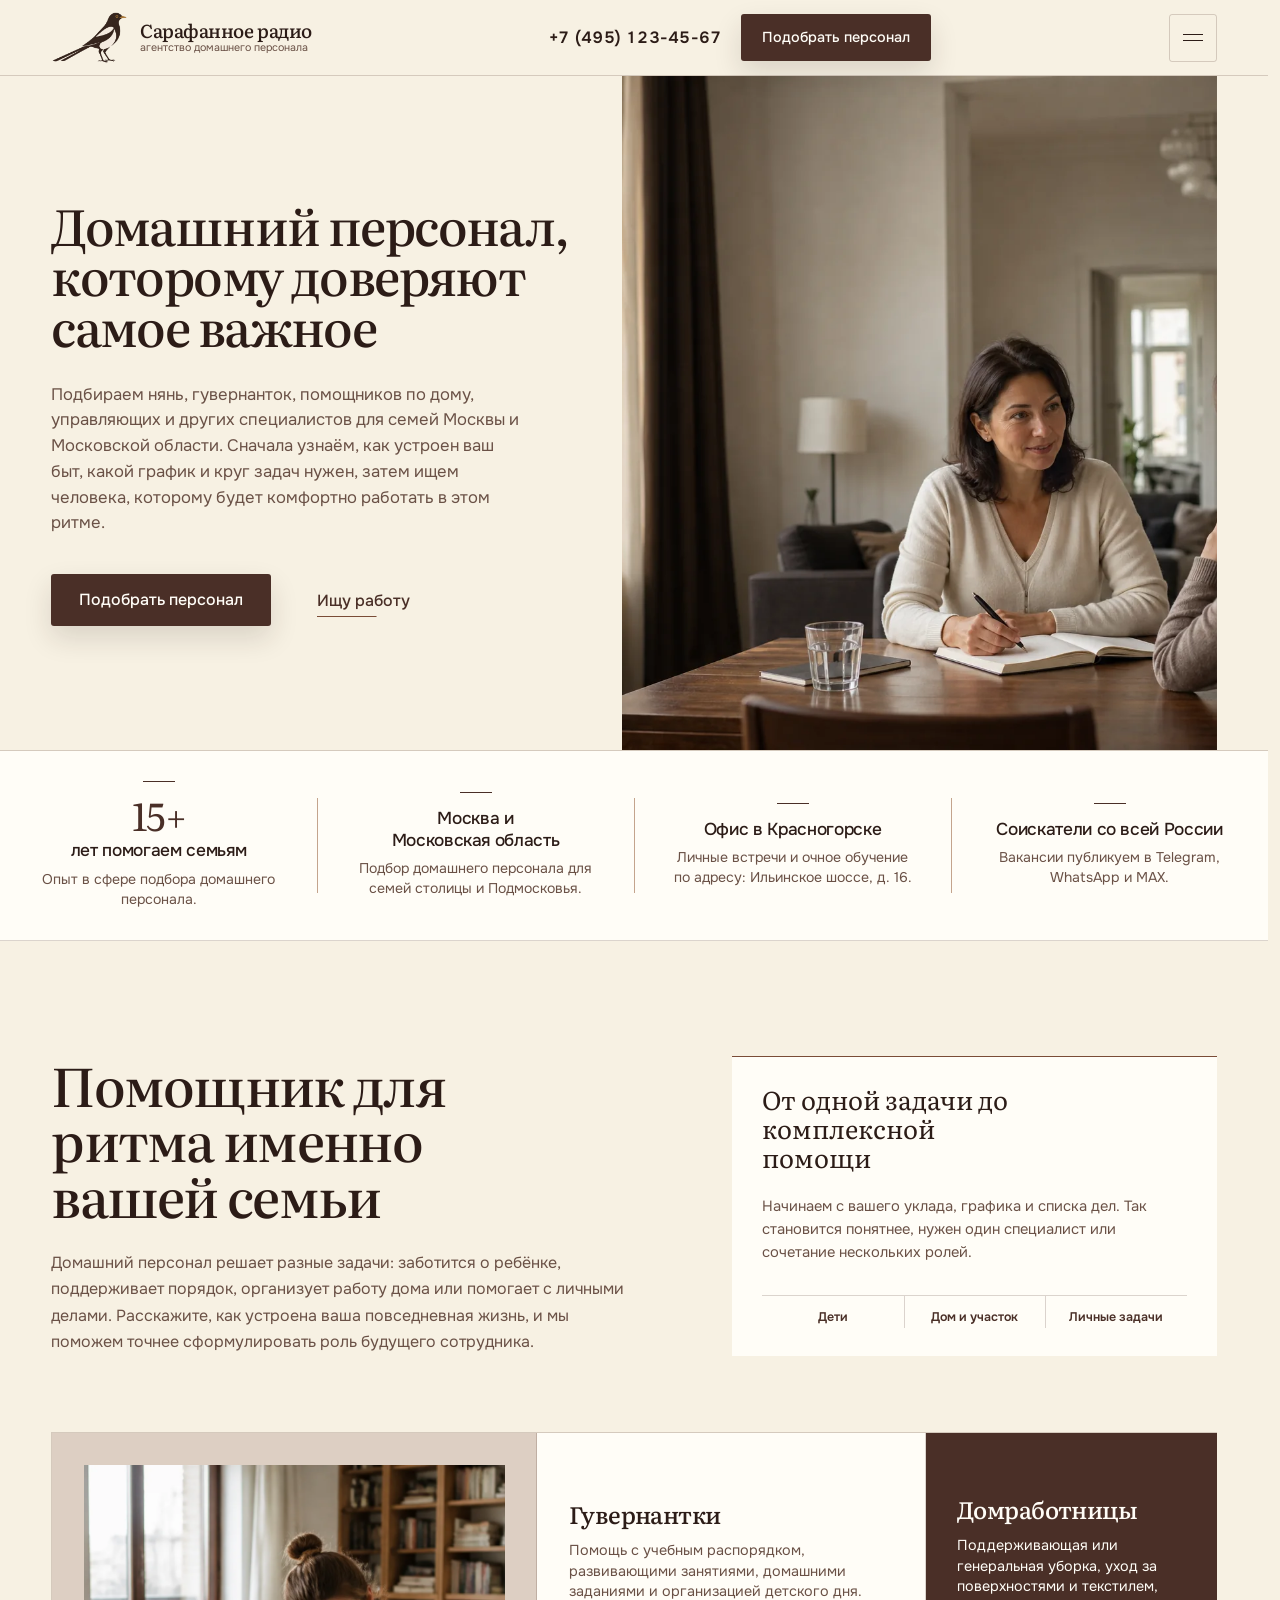
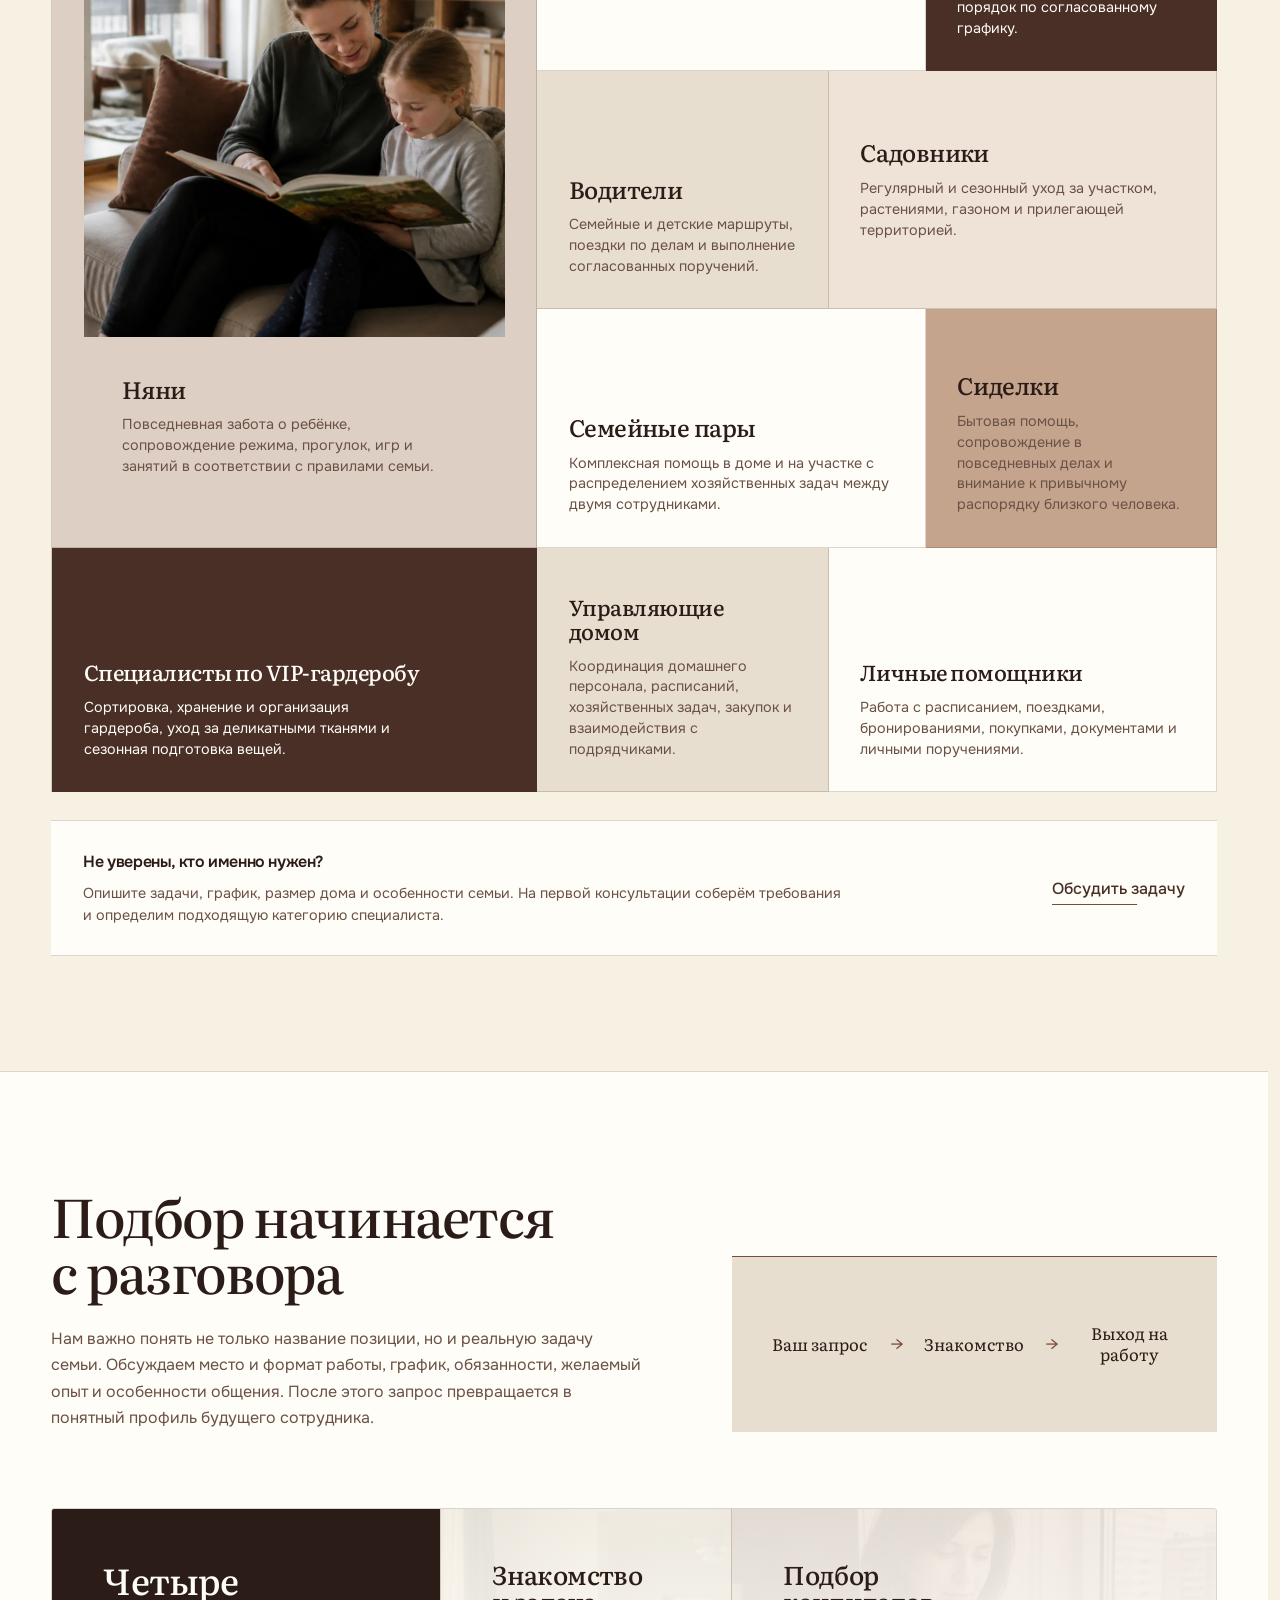
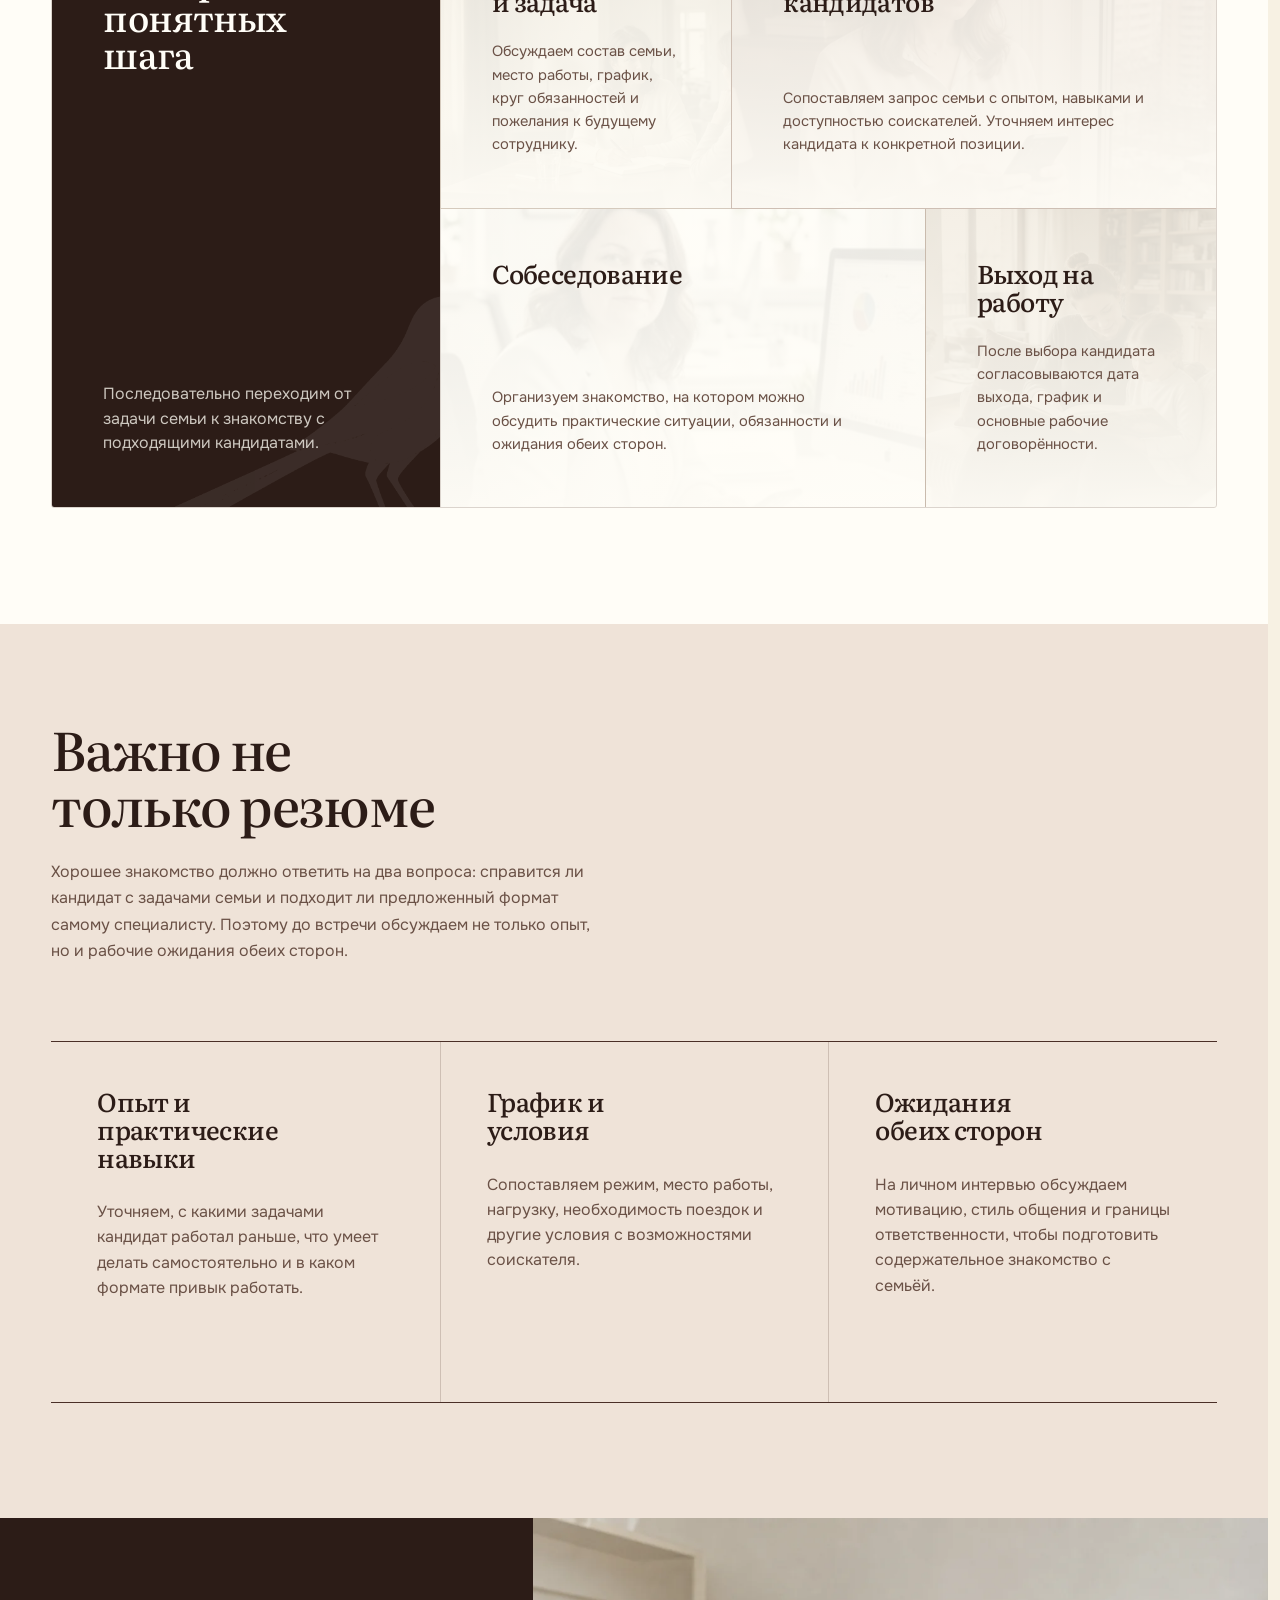
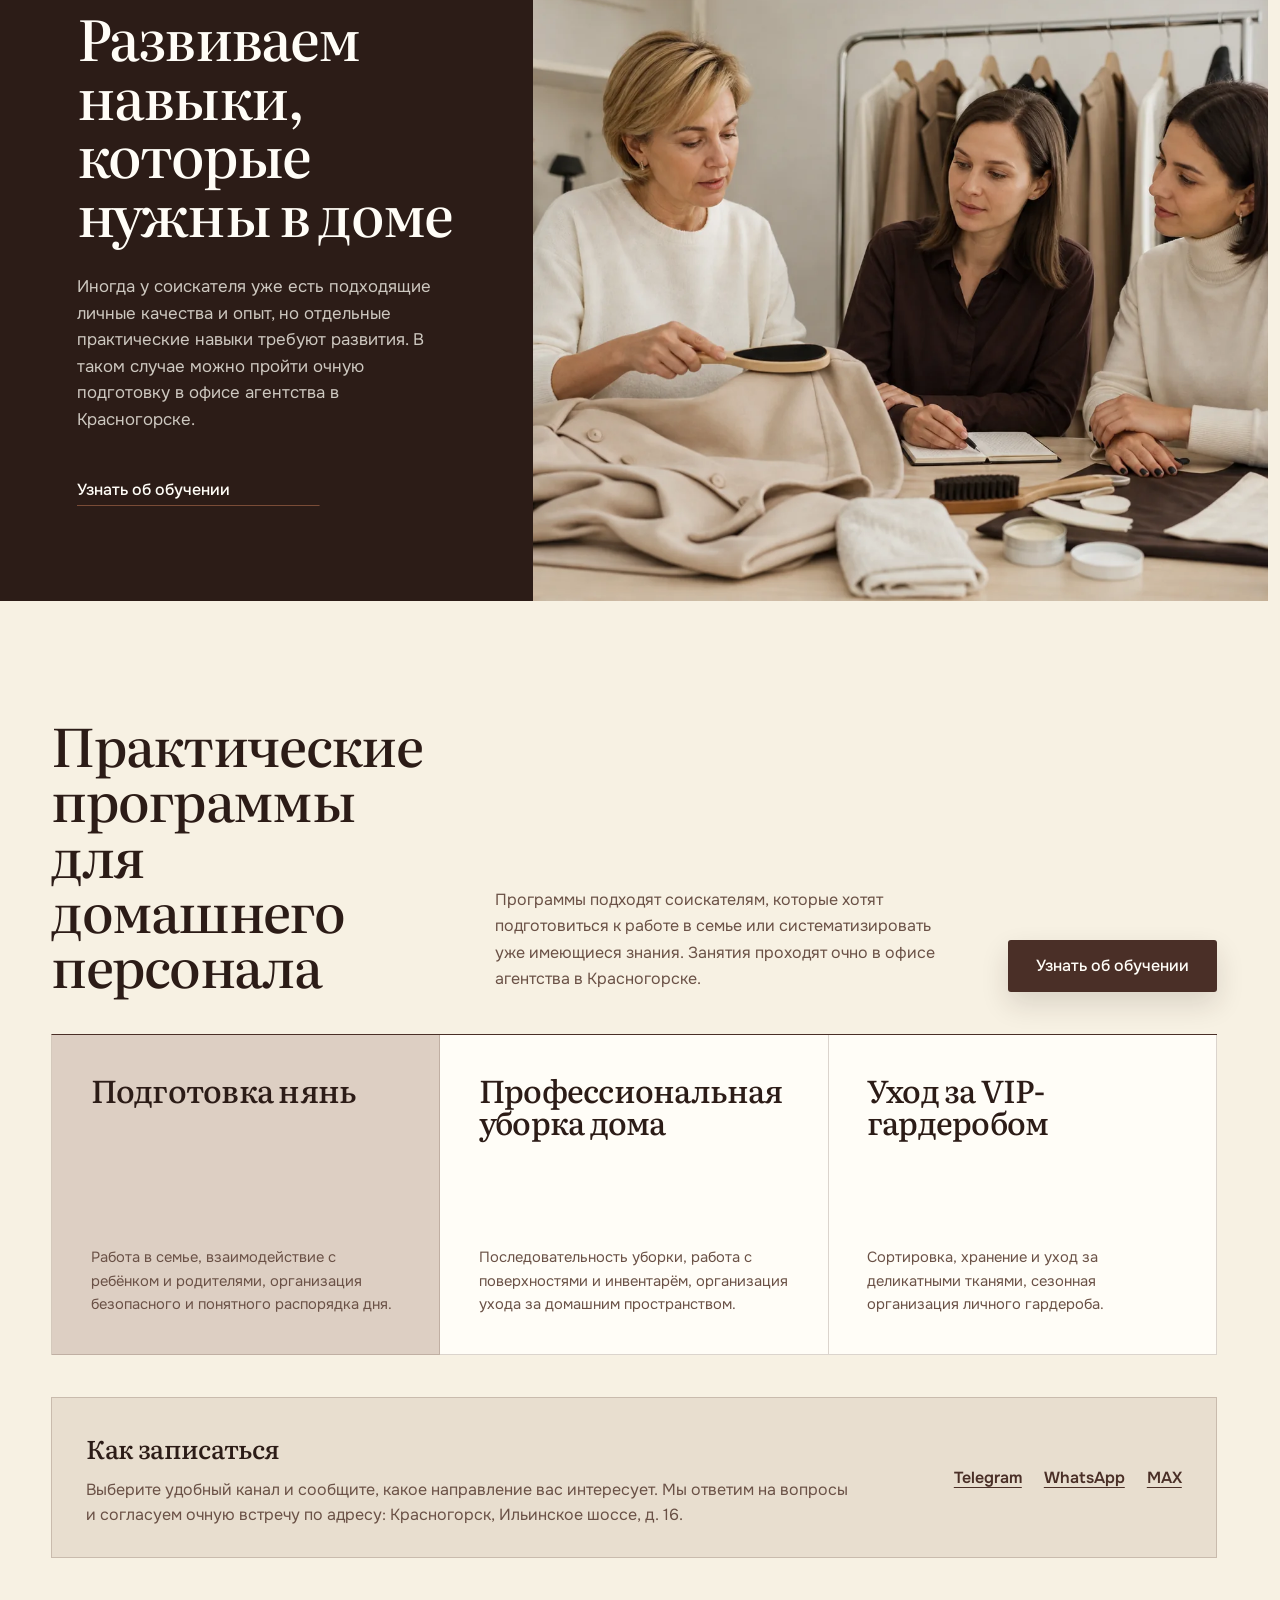
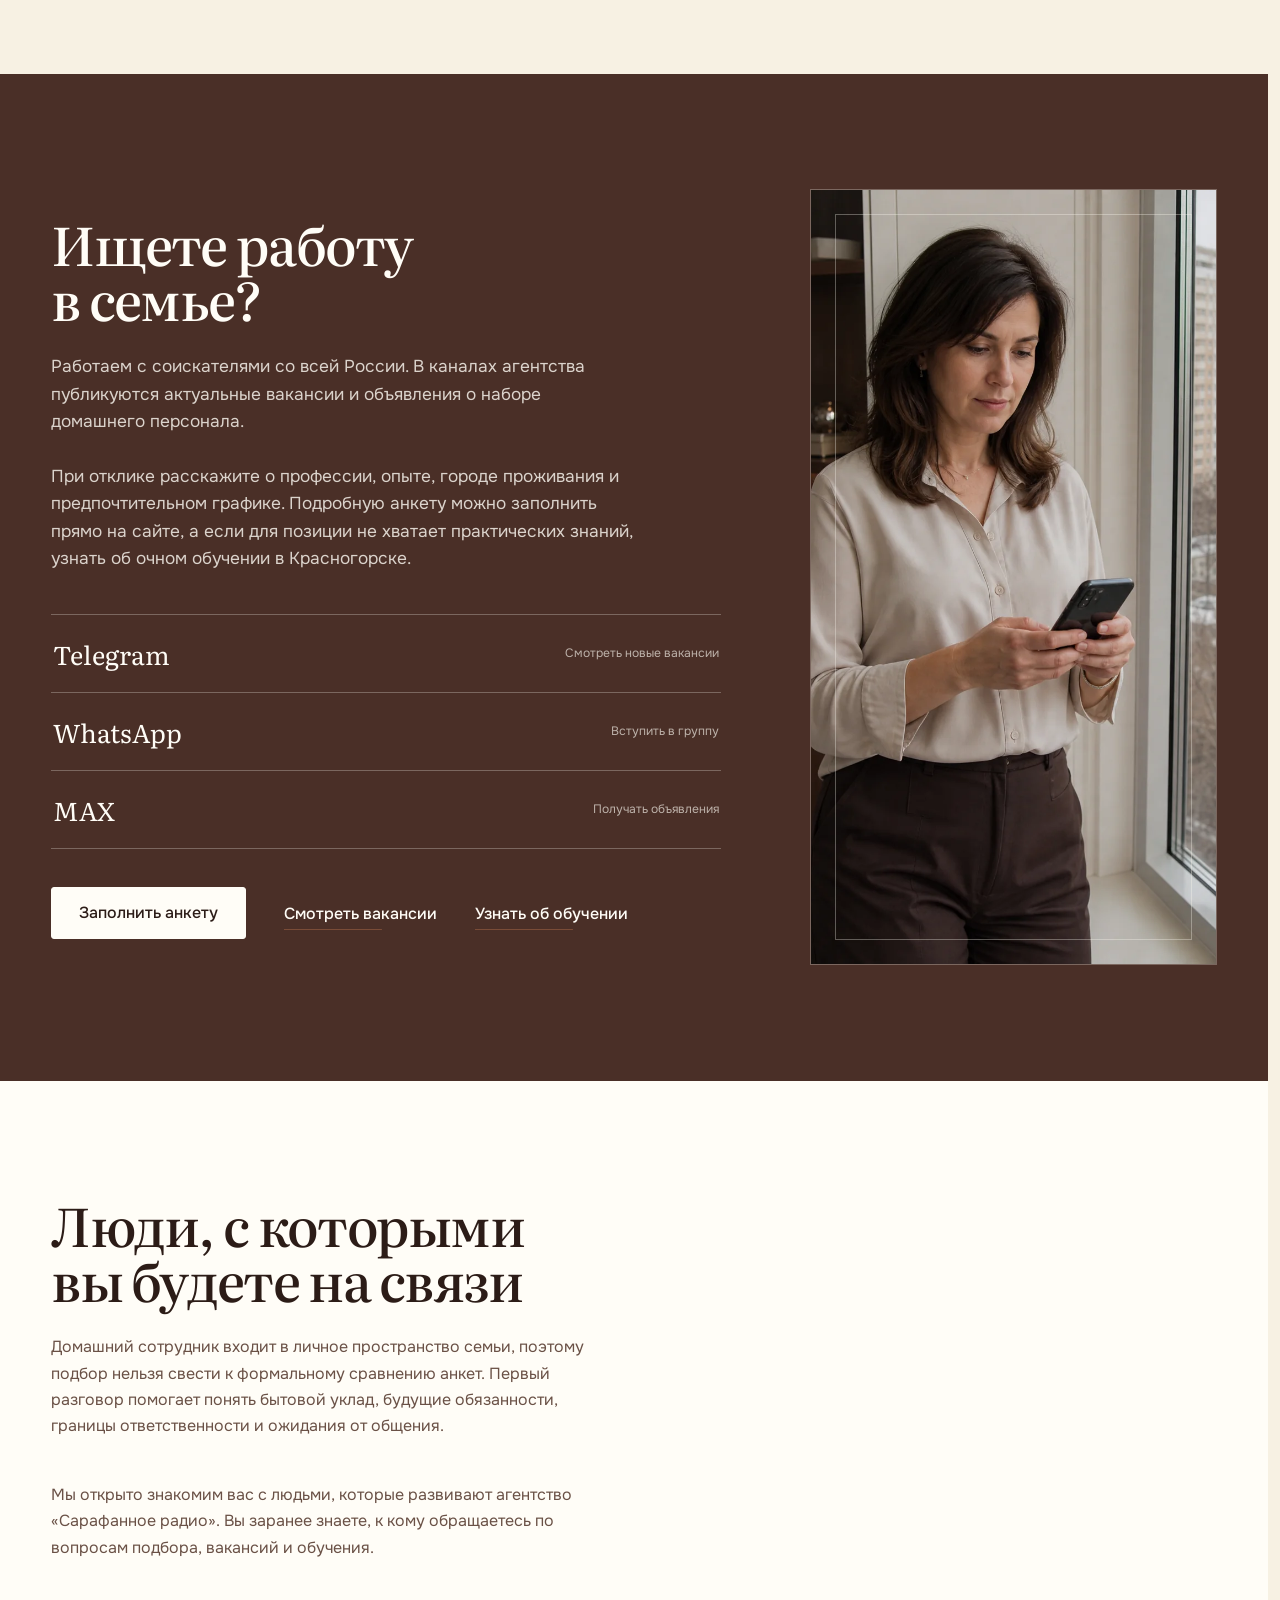
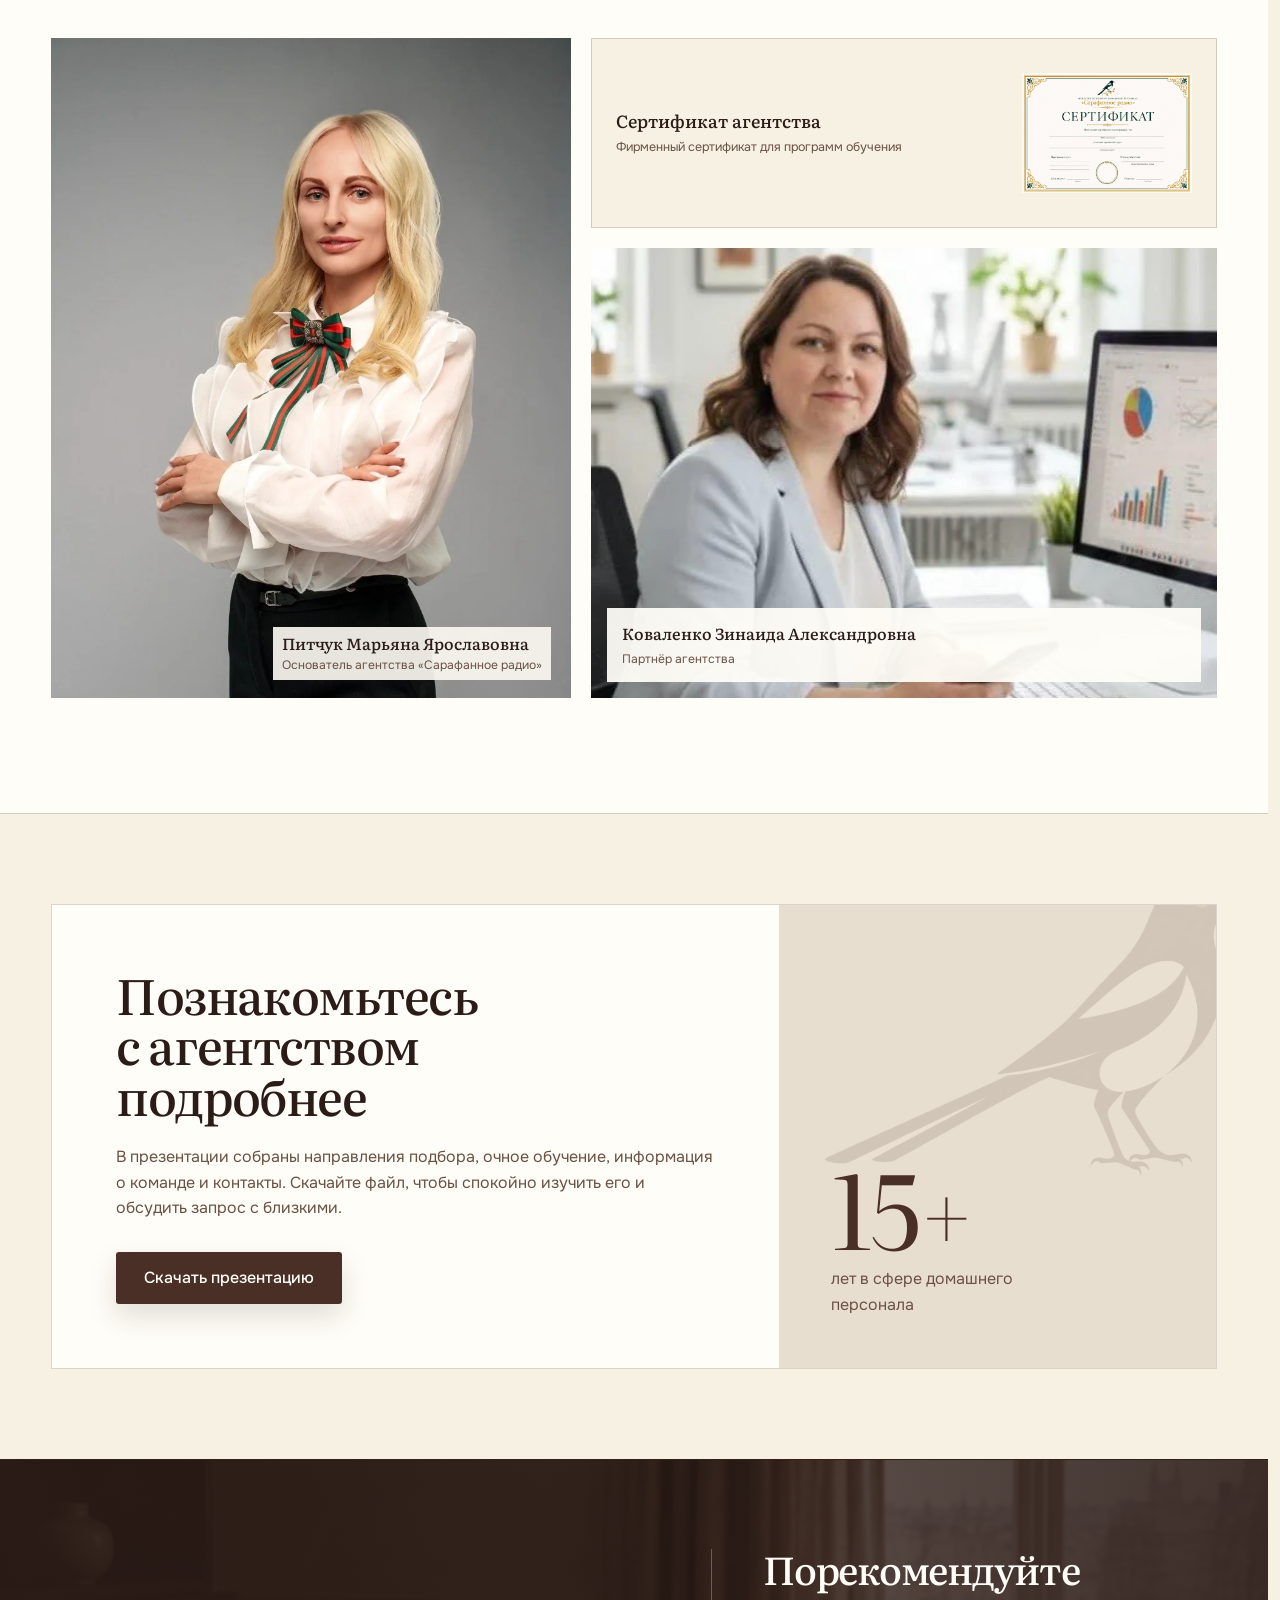
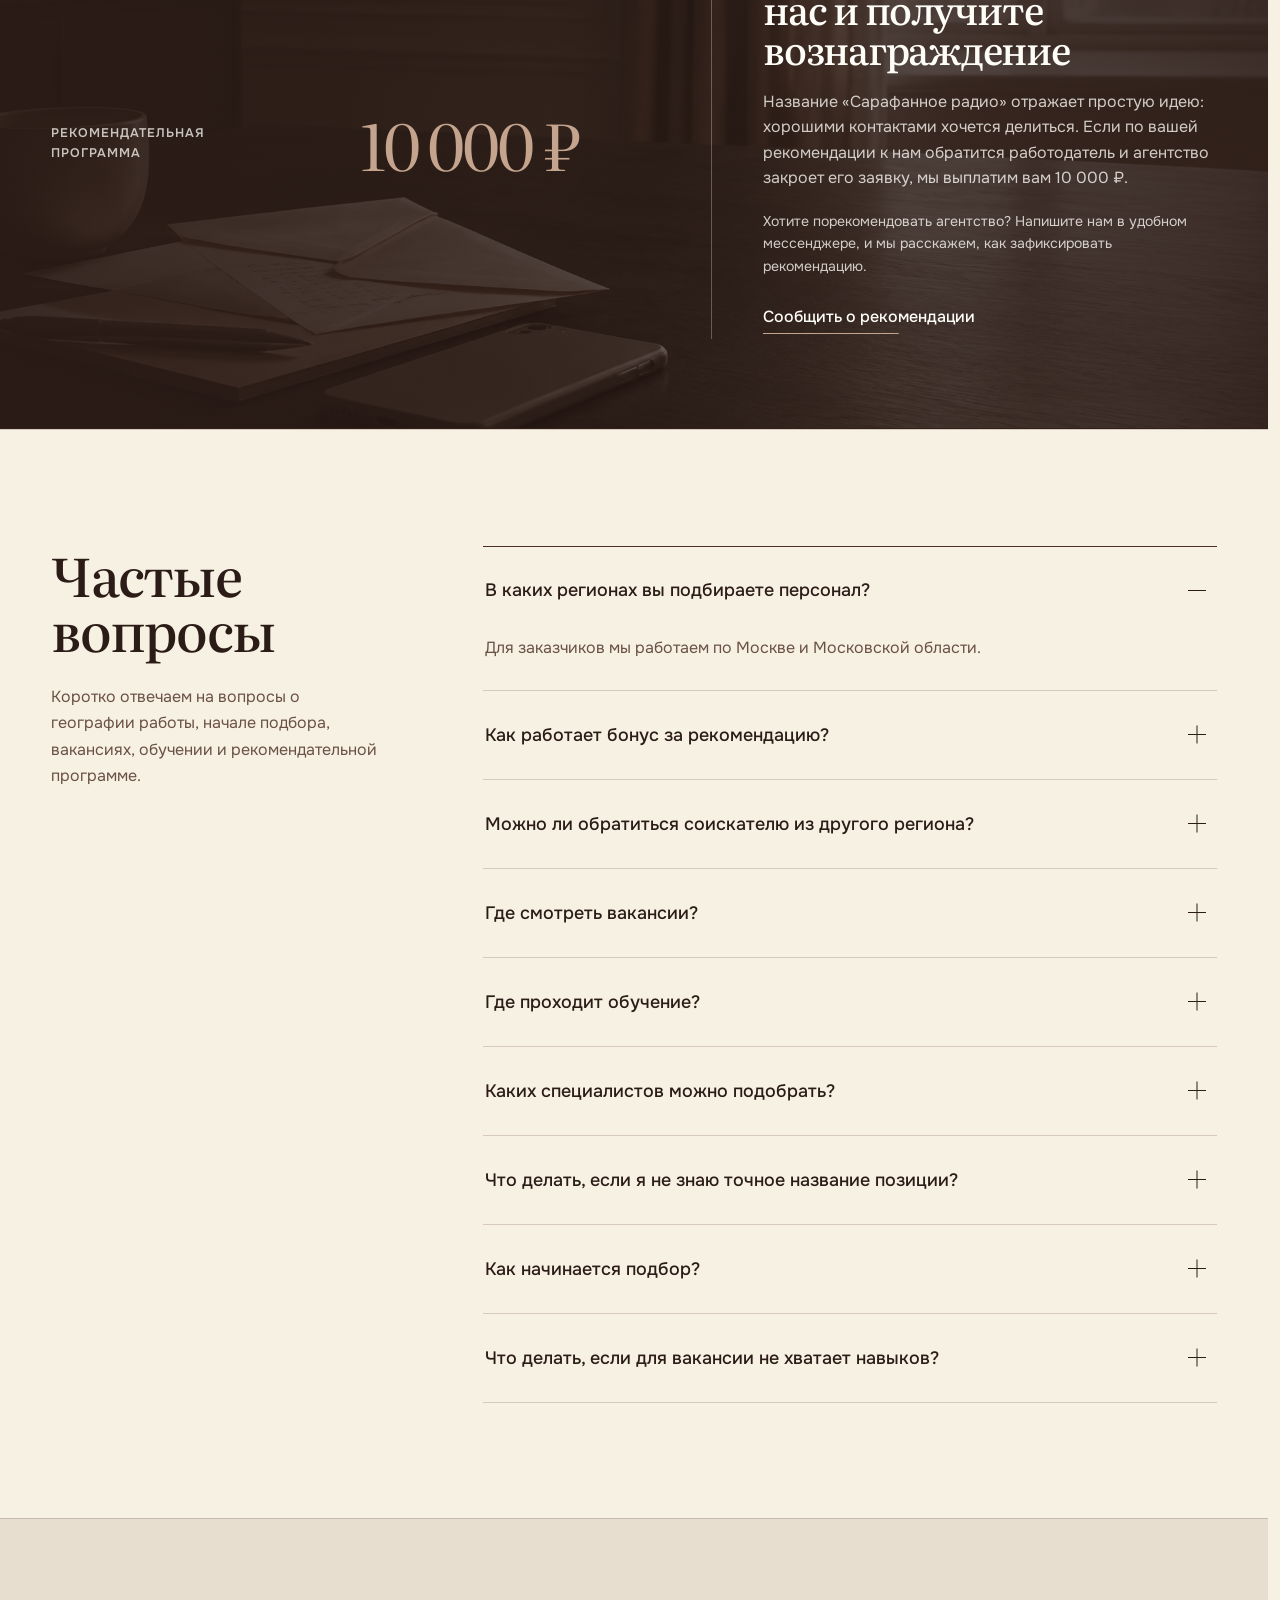
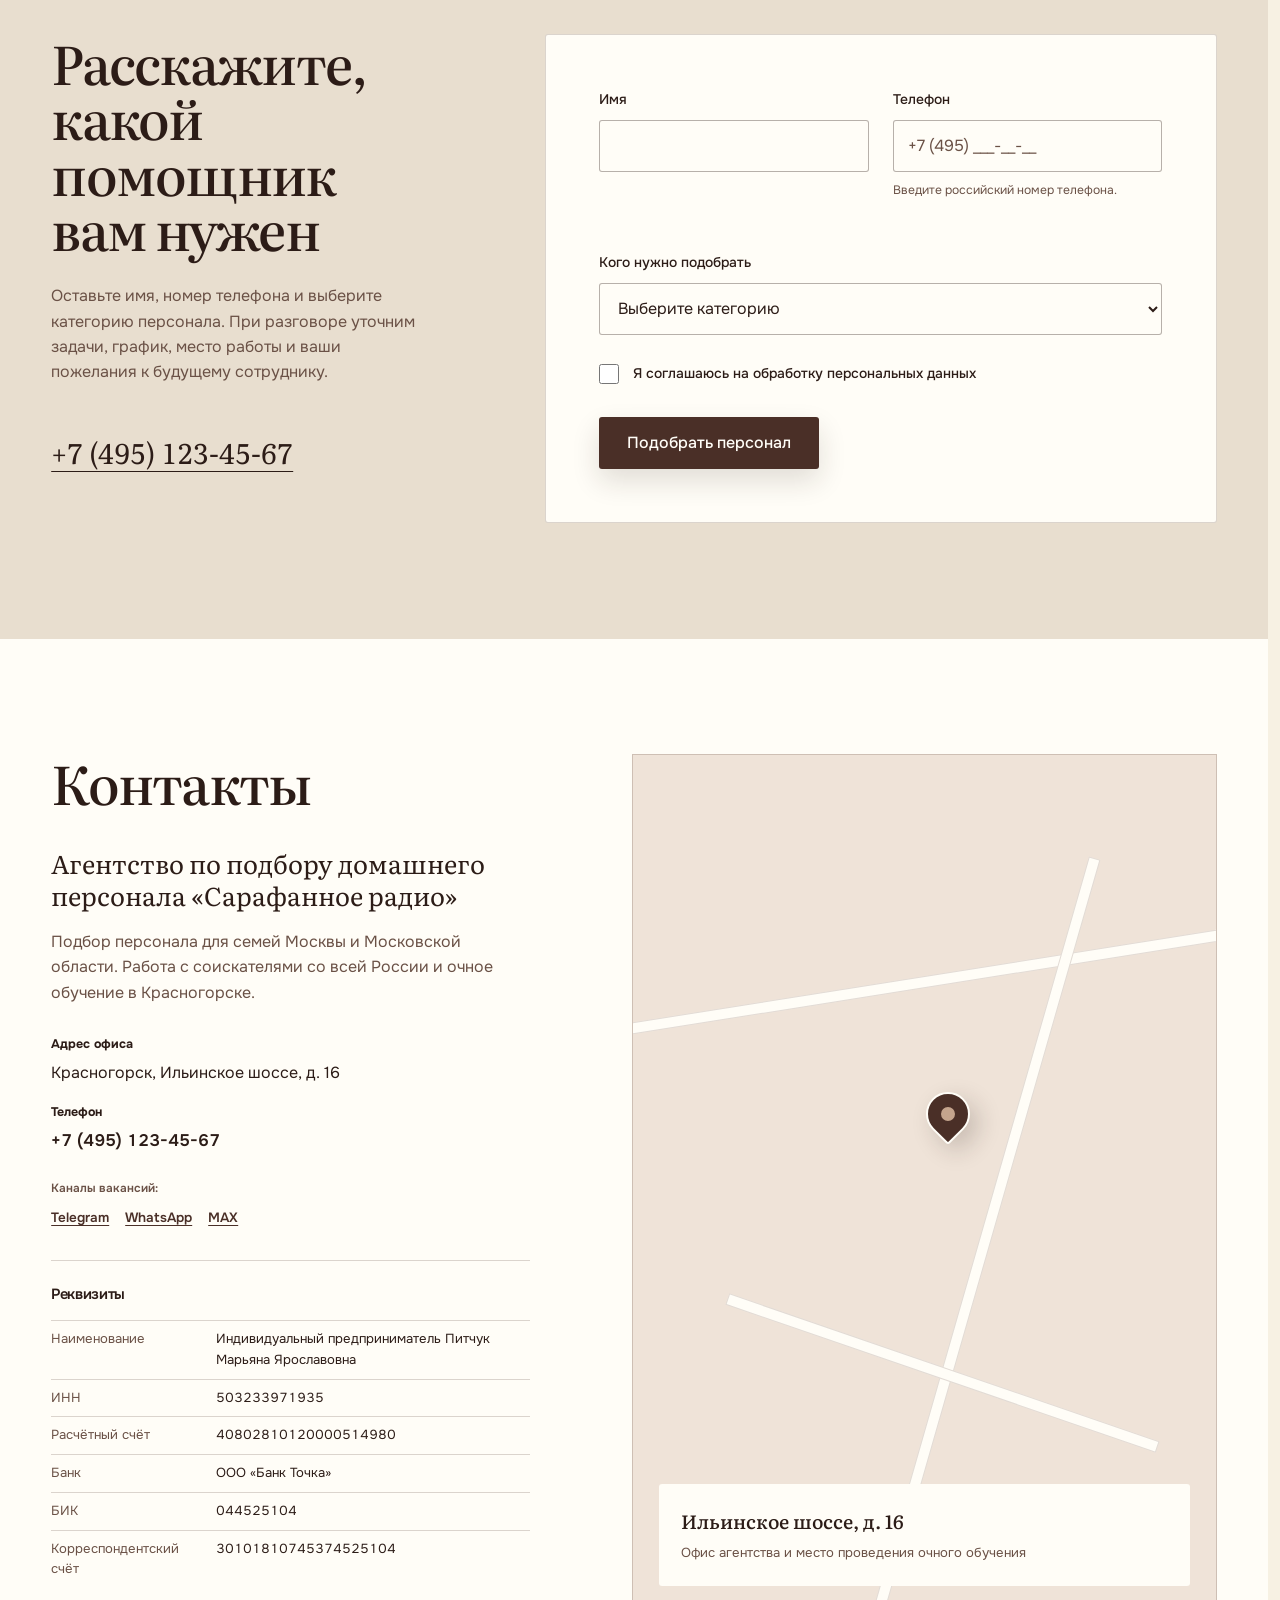
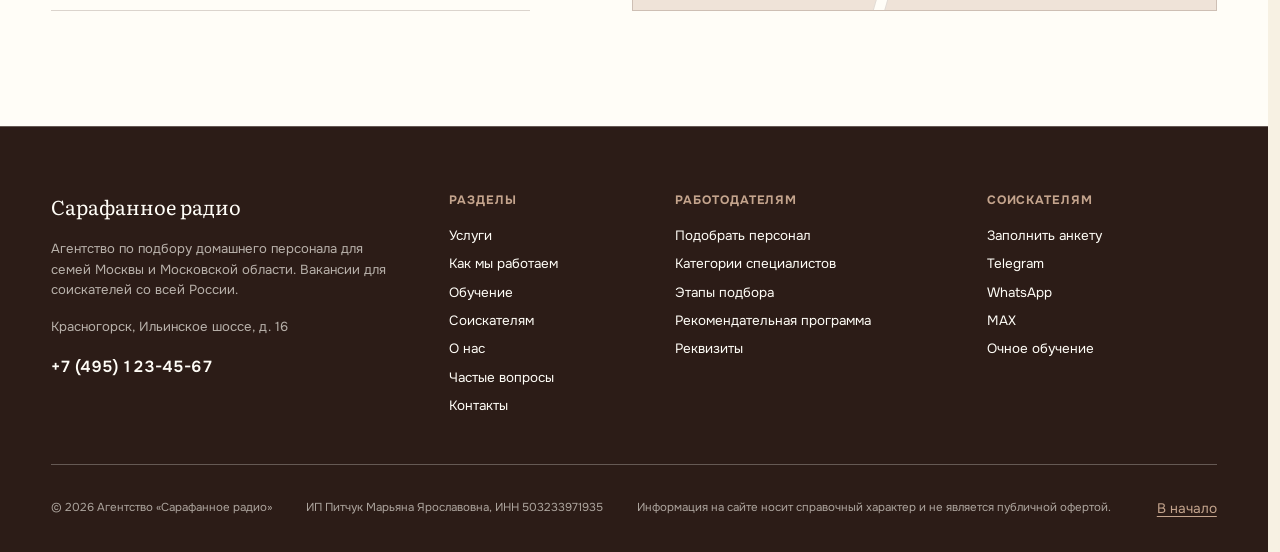
==== commit b2a714eb: "Refine classic landing trust and brand details" ====
--- a/classic/index.html
+++ b/classic/index.html
@@ -23,7 +23,7 @@
     <div class="header-inner">
       <a class="brand" href="#top" aria-label="Сарафанное радио, на первый экран">
         <span class="brand-mark" aria-hidden="true">
-          <img src="../shared/assets/logo-approved.svg" alt="" width="260" height="128">
+          <img src="../shared/assets/logo-magpie-client.png" alt="" width="1110" height="776">
         </span>
         <span class="brand-copy">
           <span class="brand-name">Сарафанное радио</span>
@@ -41,7 +41,7 @@
       </nav>
 
       <div class="header-actions">
-        <span class="header-phone phone-demo" aria-hidden="true">+7 (___) 123-45-67</span>
+        <a class="header-phone" href="tel:+74951234567" aria-label="Позвонить в агентство: плюс семь, четыреста девяносто пять, сто двадцать три, сорок пять, шестьдесят семь">+7 (495) 123-45-67</a>
         <a class="button button-primary button-compact" href="#request">Подобрать персонал</a>
       </div>
 
@@ -58,7 +58,7 @@
       <a href="#applicants">Соискателям</a>
       <a href="#about">О нас</a>
       <a href="#contacts">Контакты</a>
-      <span class="mobile-phone phone-demo" aria-hidden="true">+7 (___) 123-45-67</span>
+      <a class="mobile-phone" href="tel:+74951234567">+7 (495) 123-45-67</a>
       <a class="button button-primary" href="#request">Подобрать персонал</a>
     </nav>
   </header>
@@ -86,6 +86,12 @@
 
     <section class="facts" aria-label="Ключевая информация">
       <div class="facts-grid">
+        <article class="fact fact-experience">
+          <span class="fact-line" aria-hidden="true"></span>
+          <p class="fact-value" aria-label="Более пятнадцати лет">15+</p>
+          <h2>лет помогаем семьям</h2>
+          <p>Опыт в сфере подбора домашнего персонала.</p>
+        </article>
         <article class="fact">
           <span class="fact-line" aria-hidden="true"></span>
           <h2>Москва и Московская область</h2>
@@ -106,9 +112,20 @@
 
     <section class="section services" id="services" aria-labelledby="services-title">
       <div class="container">
-        <header class="section-heading">
-          <h2 id="services-title">Помощник для ритма именно вашей семьи</h2>
-          <p>Домашний персонал решает разные задачи: заботится о ребёнке, поддерживает порядок, организует работу дома или помогает с личными делами. Расскажите, как устроена ваша повседневная жизнь, и мы поможем точнее сформулировать роль будущего сотрудника.</p>
+        <header class="section-heading services-heading">
+          <div class="section-heading-copy">
+            <h2 id="services-title">Помощник для ритма именно вашей семьи</h2>
+            <p>Домашний персонал решает разные задачи: заботится о ребёнке, поддерживает порядок, организует работу дома или помогает с личными делами. Расскажите, как устроена ваша повседневная жизнь, и мы поможем точнее сформулировать роль будущего сотрудника.</p>
+          </div>
+          <aside class="section-context services-context" aria-label="Как определить подходящую роль">
+            <p class="section-context-title">От одной задачи до комплексной помощи</p>
+            <p>Начинаем с вашего уклада, графика и списка дел. Так становится понятнее, нужен один специалист или сочетание нескольких ролей.</p>
+            <div class="section-context-topics" aria-label="Основные группы задач">
+              <span>Дети</span>
+              <span>Дом и участок</span>
+              <span>Личные задачи</span>
+            </div>
+          </aside>
         </header>
 
         <div class="services-grid">
@@ -181,8 +198,17 @@
     <section class="section process" id="process" aria-labelledby="process-title">
       <div class="container">
         <header class="section-heading process-heading">
-          <h2 id="process-title">Подбор начинается с разговора</h2>
-          <p>Нам важно понять не только название позиции, но и реальную задачу семьи. Обсуждаем место и формат работы, график, обязанности, желаемый опыт и особенности общения. После этого запрос превращается в понятный профиль будущего сотрудника.</p>
+          <div class="section-heading-copy">
+            <h2 id="process-title">Подбор начинается с разговора</h2>
+            <p>Нам важно понять не только название позиции, но и реальную задачу семьи. Обсуждаем место и формат работы, график, обязанности, желаемый опыт и особенности общения. После этого запрос превращается в понятный профиль будущего сотрудника.</p>
+          </div>
+          <aside class="process-route" aria-label="Путь от запроса до начала работы">
+            <span>Ваш запрос</span>
+            <span aria-hidden="true">→</span>
+            <span>Знакомство</span>
+            <span aria-hidden="true">→</span>
+            <span>Выход на работу</span>
+          </aside>
         </header>
 
         <div class="process-board">
@@ -346,6 +372,20 @@
       </div>
     </section>
 
+    <section class="agency-presentation" aria-labelledby="agency-presentation-title">
+      <div class="container agency-presentation-grid">
+        <div class="agency-presentation-copy">
+          <h2 id="agency-presentation-title">Познакомьтесь с агентством подробнее</h2>
+          <p>В презентации собраны направления подбора, очное обучение, информация о команде и контакты. Скачайте файл, чтобы спокойно изучить его и обсудить запрос с близкими.</p>
+          <a class="button button-primary" href="../shared/assets/sarafannoe-radio-agency-presentation.pdf" download>Скачать презентацию</a>
+        </div>
+        <div class="agency-presentation-visual" aria-hidden="true">
+          <span>15+</span>
+          <p>лет в сфере домашнего персонала</p>
+        </div>
+      </div>
+    </section>
+
     <section class="referral" id="referral" aria-labelledby="referral-title">
       <div class="container referral-grid">
         <p class="referral-label">Рекомендательная программа</p>
@@ -483,7 +523,7 @@
         <div class="request-copy">
           <h2 id="request-title">Расскажите, какой помощник вам нужен</h2>
           <p>Оставьте имя, номер телефона и выберите категорию персонала. При разговоре уточним задачи, график, место работы и ваши пожелания к будущему сотруднику.</p>
-          <span class="request-phone phone-demo" aria-hidden="true">+7 (___) 123-45-67</span>
+          <a class="request-phone" href="tel:+74951234567">+7 (495) 123-45-67</a>
         </div>
 
         <form class="request-form" data-request-form novalidate>
@@ -494,7 +534,7 @@
 
           <div class="field">
             <label for="request-phone">Телефон</label>
-            <input id="request-phone" name="phone" type="tel" inputmode="tel" autocomplete="tel" placeholder="+7 (___) ___-__-__" aria-describedby="phone-help phone-error" required>
+            <input id="request-phone" name="phone" type="tel" inputmode="tel" autocomplete="tel" placeholder="+7 (495) ___-__-__" aria-describedby="phone-help phone-error" required>
             <small id="phone-help">Введите российский номер телефона.</small>
             <small class="field-error" id="phone-error" aria-live="polite"></small>
           </div>
@@ -538,7 +578,7 @@
           <p class="contacts-name">Агентство по подбору домашнего персонала «Сарафанное радио»</p>
           <p class="contacts-intro">Подбор персонала для семей Москвы и Московской области. Работа с соискателями со всей России и очное обучение в Красногорске.</p>
           <address><strong>Адрес офиса</strong><span>Красногорск, Ильинское шоссе, д. 16</span></address>
-          <span class="contacts-phone phone-demo" aria-hidden="true"><strong>Телефон</strong> +7 (___) 123-45-67</span>
+          <a class="contacts-phone" href="tel:+74951234567"><strong>Телефон</strong><span>+7 (495) 123-45-67</span></a>
 
           <nav class="contact-channel-links" aria-label="Каналы с вакансиями">
             <span>Каналы вакансий:</span>
@@ -579,7 +619,7 @@
             <a class="footer-brand" href="#top">Сарафанное радио</a>
             <p>Агентство по подбору домашнего персонала для семей Москвы и Московской области. Вакансии для соискателей со всей России.</p>
             <address>Красногорск, Ильинское шоссе, д. 16</address>
-            <span class="phone-demo" aria-hidden="true">+7 (___) 123-45-67</span>
+            <a class="footer-phone" href="tel:+74951234567">+7 (495) 123-45-67</a>
           </div>
           <nav class="footer-nav" aria-label="Навигация в подвале">
             <strong>Разделы</strong>
--- a/classic/styles.css
+++ b/classic/styles.css
@@ -354,8 +354,8 @@
 .brand-mark {
   position: relative;
   display: block;
-  width: 68px;
-  height: 46px;
+  width: 78px;
+  height: 54px;
   overflow: visible;
   background: transparent;
 }
@@ -428,9 +428,18 @@
 }
 
 .header-phone {
-  font-size: 0.84rem;
+  color: var(--emerald-deep);
+  font-size: 1.02rem;
+  font-weight: 600;
   font-variant-numeric: tabular-nums;
+  letter-spacing: 0.015em;
+  text-decoration: none;
   white-space: nowrap;
+}
+
+.header-phone:hover,
+.header-phone:focus-visible {
+  color: var(--gold);
 }
 
 .nav-toggle {
@@ -495,16 +504,18 @@
 
 .hero-grid {
   display: grid;
+  width: min(calc(100% - (var(--page-pad) * 2)), var(--container));
   height: clamp(560px, calc(100svh - 226px), 742px);
   min-height: 560px;
-  grid-template-columns: minmax(0, 47fr) minmax(0, 53fr);
+  grid-template-columns: minmax(0, 52fr) minmax(0, 48fr);
+  margin-inline: auto;
 }
 
 .hero-copy {
   display: flex;
   min-height: 0;
   align-items: center;
-  padding: clamp(50px, 5vw, 86px) clamp(44px, 3.5vw, 72px);
+  padding: clamp(50px, 5vw, 86px) clamp(36px, 3.5vw, 64px) clamp(50px, 5vw, 86px) 0;
 }
 
 .hero-copy > div,
@@ -624,8 +635,8 @@
 
 .facts-grid {
   display: grid;
-  min-height: 150px;
-  grid-template-columns: repeat(3, 1fr);
+  min-height: 168px;
+  grid-template-columns: repeat(4, minmax(0, 1fr));
 }
 
 .fact {
@@ -634,7 +645,7 @@
   min-width: 0;
   flex-direction: column;
   justify-content: center;
-  padding: 34px clamp(32px, 5vw, 78px);
+  padding: 30px clamp(20px, 2.7vw, 44px);
   text-align: center;
 }
 
@@ -673,9 +684,83 @@
   line-height: 1.42;
 }
 
+.fact-value {
+  margin: 0 auto 2px !important;
+  color: var(--emerald) !important;
+  font-family: var(--font-display);
+  font-size: clamp(2.2rem, 3vw, 3.5rem) !important;
+  letter-spacing: -0.04em;
+  line-height: 0.95 !important;
+}
+
+.fact-experience h2 {
+  margin-top: 5px;
+}
+
 /* Services */
 .services {
   background: var(--paper);
+}
+
+.services-heading,
+.process-heading {
+  grid-template-columns: minmax(0, 1fr) minmax(390px, 0.82fr);
+  align-items: end;
+  column-gap: clamp(52px, 7vw, 108px);
+}
+
+.section-heading-copy {
+  display: grid;
+  gap: 28px;
+}
+
+.section-heading-copy > p {
+  max-width: 58ch;
+  color: var(--ink-soft);
+  font-size: clamp(1rem, 1.18vw, 1.2rem);
+  line-height: 1.65;
+}
+
+.section-context {
+  display: grid;
+  gap: 16px;
+  align-self: stretch;
+  padding: 28px 30px;
+  border-top: 1px solid var(--gold);
+  background: var(--paper-bright);
+}
+
+.section-context-title {
+  max-width: 18ch;
+  color: var(--emerald-deep);
+  font-family: var(--font-display);
+  font-size: clamp(1.55rem, 2vw, 2.2rem);
+  line-height: 1.12;
+}
+
+.section-context > p:not(.section-context-title) {
+  color: var(--ink-soft);
+  font-size: 0.92rem;
+  line-height: 1.55;
+}
+
+.section-context-topics {
+  display: grid;
+  grid-template-columns: repeat(3, minmax(0, 1fr));
+  margin-top: auto;
+  border-top: 1px solid var(--line);
+}
+
+.section-context-topics span {
+  padding: 12px 8px 0;
+  color: var(--emerald);
+  font-size: 0.78rem;
+  font-weight: 600;
+  text-align: center;
+}
+
+.section-context-topics span + span {
+  border-left: 1px solid var(--line);
 }
 
 .services-grid {
@@ -860,7 +945,32 @@
 }
 
 .process-heading {
-  grid-template-columns: minmax(0, 1fr);
+  grid-template-columns: minmax(0, 1fr) minmax(390px, 0.82fr);
+}
+
+.process-route {
+  display: grid;
+  min-height: 176px;
+  grid-template-columns: minmax(0, 1fr) auto minmax(0, 1fr) auto minmax(0, 1fr);
+  align-items: center;
+  gap: 14px;
+  padding: 28px 30px;
+  border-top: 1px solid var(--gold);
+  background: var(--paper-deep);
+}
+
+.process-route span {
+  color: var(--emerald-deep);
+  font-family: var(--font-display);
+  font-size: clamp(1rem, 1.3vw, 1.3rem);
+  line-height: 1.25;
+  text-align: center;
+}
+
+.process-route span[aria-hidden="true"] {
+  color: var(--gold);
+  font-family: var(--font-ui);
+  font-size: 1.1rem;
 }
 
 .process-board {
@@ -874,6 +984,7 @@
 }
 
 .process-status {
+  position: relative;
   display: flex;
   grid-column: 1 / span 4;
   grid-row: 1 / span 2;
@@ -882,6 +993,22 @@
   padding: clamp(32px, 4vw, 60px);
   background: var(--emerald-deep);
   color: var(--paper-bright);
+  isolation: isolate;
+  overflow: hidden;
+}
+
+.process-status::before {
+  position: absolute;
+  right: -16%;
+  bottom: -5%;
+  z-index: -1;
+  width: 92%;
+  aspect-ratio: 1110 / 776;
+  background: url("../shared/assets/logo-magpie-client.png") center / contain no-repeat;
+  content: "";
+  filter: brightness(0) invert(1);
+  opacity: 0.07;
+  pointer-events: none;
 }
 
 .process-status p {
@@ -893,6 +1020,7 @@
 }
 
 .process-item {
+  position: relative;
   display: flex;
   min-width: 0;
   flex-direction: column;
@@ -900,6 +1028,27 @@
   padding: clamp(30px, 4vw, 58px);
   border-left: 1px solid var(--line);
   border-bottom: 1px solid var(--line);
+  isolation: isolate;
+}
+
+.process-item::before,
+.process-item::after {
+  position: absolute;
+  inset: 0;
+  content: "";
+  pointer-events: none;
+}
+
+.process-item::before {
+  z-index: -2;
+  background: var(--process-visual) var(--process-position, center) / cover no-repeat;
+  filter: grayscale(0.22) saturate(0.62);
+  opacity: 0.18;
+}
+
+.process-item::after {
+  z-index: -1;
+  background: linear-gradient(180deg, rgba(255, 253, 247, 0.48), rgba(255, 253, 247, 0.92));
 }
 
 .process-item:nth-last-child(-n + 2) {
@@ -920,24 +1069,32 @@
 }
 
 .process-task {
+  --process-visual: url("../shared/assets/hero-moscow-consultation-v2.webp");
+  --process-position: center 42%;
   grid-column: 5 / span 3;
   grid-row: 1;
   background: var(--paper);
 }
 
 .process-candidates {
+  --process-visual: url("../shared/assets/applicant-moscow-v2.webp");
+  --process-position: center 26%;
   grid-column: 8 / span 5;
   grid-row: 1;
   background: var(--emerald-mist);
 }
 
 .process-meeting {
+  --process-visual: url("../shared/assets/team-partner-provided.webp");
+  --process-position: center 34%;
   grid-column: 5 / span 5;
   grid-row: 2;
   background: var(--paper-bright);
 }
 
 .process-start {
+  --process-visual: url("../shared/assets/service-nanny-moscow-v2.webp");
+  --process-position: center 38%;
   grid-column: 10 / span 3;
   grid-row: 2;
   background: var(--paper-deep);
@@ -1376,11 +1533,108 @@
   text-align: center;
 }
 
+/* Agency presentation */
+.agency-presentation {
+  padding-block: clamp(64px, 7vw, 102px);
+  border-top: 1px solid var(--line);
+  background: var(--paper);
+}
+
+.agency-presentation-grid {
+  display: grid;
+  min-height: 360px;
+  grid-template-columns: minmax(0, 1.25fr) minmax(360px, 0.75fr);
+  border: 1px solid var(--line);
+  background: var(--paper-bright);
+}
+
+.agency-presentation-copy {
+  display: flex;
+  flex-direction: column;
+  align-items: flex-start;
+  justify-content: center;
+  padding: clamp(42px, 5vw, 76px);
+}
+
+.agency-presentation-copy h2 {
+  max-width: 16ch;
+  font-size: clamp(2.5rem, 3.8vw, 4.35rem);
+}
+
+.agency-presentation-copy p {
+  max-width: 57ch;
+  margin-top: 24px;
+  color: var(--ink-soft);
+}
+
+.agency-presentation-copy .button {
+  margin-top: 32px;
+}
+
+.agency-presentation-visual {
+  position: relative;
+  display: flex;
+  flex-direction: column;
+  justify-content: flex-end;
+  padding: clamp(36px, 4vw, 58px);
+  overflow: hidden;
+  background: var(--paper-deep);
+  isolation: isolate;
+}
+
+.agency-presentation-visual::before {
+  position: absolute;
+  top: -8%;
+  right: -12%;
+  z-index: -1;
+  width: 104%;
+  aspect-ratio: 1110 / 776;
+  background: url("../shared/assets/logo-magpie-client.png") center / contain no-repeat;
+  content: "";
+  opacity: 0.13;
+}
+
+.agency-presentation-visual > span {
+  color: var(--emerald);
+  font-family: var(--font-display);
+  font-size: clamp(4.8rem, 8vw, 8rem);
+  letter-spacing: -0.04em;
+  line-height: 0.82;
+}
+
+.agency-presentation-visual p {
+  max-width: 19ch;
+  margin-top: 18px;
+  color: var(--ink-soft);
+  font-size: 1rem;
+}
+
 /* Referral */
 .referral {
+  position: relative;
+  overflow: hidden;
   border-top: 1px solid var(--line);
   border-bottom: 1px solid var(--line);
-  background: var(--paper-deep);
+  background: var(--emerald-deep);
+  isolation: isolate;
+}
+
+.referral::before,
+.referral::after {
+  position: absolute;
+  inset: 0;
+  content: "";
+  pointer-events: none;
+}
+
+.referral::before {
+  z-index: -2;
+  background: url("../shared/assets/referral-recommendation-background.webp") center / cover no-repeat;
+}
+
+.referral::after {
+  z-index: -1;
+  background: linear-gradient(90deg, rgba(44, 28, 23, 0.92), rgba(44, 28, 23, 0.73) 52%, rgba(44, 28, 23, 0.9));
 }
 
 .referral-grid {
@@ -1393,7 +1647,7 @@
 }
 
 .referral-label {
-  color: var(--ink-soft);
+  color: rgba(255, 253, 247, 0.74);
   font-size: 0.78rem;
   font-weight: 600;
   letter-spacing: 0.08em;
@@ -1401,7 +1655,7 @@
 }
 
 .referral-value {
-  color: var(--emerald);
+  color: var(--gold-soft);
   font-family: var(--font-display);
   font-size: clamp(3.2rem, 5vw, 5.8rem);
   letter-spacing: -0.05em;
@@ -1410,8 +1664,12 @@
 }
 
 .referral-copy {
-  border-left: 1px solid var(--line);
+  border-left: 1px solid var(--line-dark);
   padding-left: clamp(28px, 4vw, 64px);
+}
+
+.referral-copy h2 {
+  color: var(--paper-bright);
 }
 
 .referral-copy h2 {
@@ -1421,7 +1679,15 @@
 
 .referral-copy p {
   margin-top: 20px;
-  color: var(--ink-soft);
+  color: rgba(255, 253, 247, 0.78);
+}
+
+.referral-copy .text-action {
+  color: var(--paper-bright);
+}
+
+.referral-copy .text-action::after {
+  background: var(--gold-soft);
 }
 
 .referral-copy small {
@@ -1733,9 +1999,25 @@
 }
 
 .contacts-phone {
-  display: block;
+  display: grid;
+  width: fit-content;
+  gap: 5px;
   margin-top: 18px;
+  color: var(--emerald-deep);
   font-variant-numeric: tabular-nums;
+  text-decoration: none;
+}
+
+.contacts-phone span {
+  font-size: 1.05rem;
+  font-weight: 600;
+}
+
+.contacts-phone:hover,
+.contacts-phone:focus-visible,
+.footer-phone:hover,
+.footer-phone:focus-visible {
+  color: var(--gold);
 }
 
 .contact-channel-links {
@@ -1949,7 +2231,7 @@
   }
 
   .hero-copy {
-    padding-inline: var(--page-pad);
+    padding-inline: 0 var(--page-pad);
   }
 }
 
@@ -2385,7 +2667,7 @@
 }
 
 .brand-mark {
-  flex: 0 0 68px;
+  flex: 0 0 78px;
 }
 
 .brand-mark img {
@@ -2395,14 +2677,6 @@
 .desktop-nav a {
   font-size: 1.04rem;
   line-height: 1.2;
-}
-
-.phone-demo {
-  pointer-events: none;
-  user-select: none;
-  font-variant-numeric: tabular-nums;
-  letter-spacing: 0.06em;
-  white-space: nowrap;
 }
 
 .services-grid {
@@ -2595,15 +2869,15 @@
 }
 
 .about-mosaic {
-  grid-template-columns: minmax(0, 1.62fr) minmax(360px, 0.88fr);
-  grid-template-rows: 190px 430px;
+  grid-template-columns: minmax(520px, 0.78fr) minmax(0, 1fr);
+  grid-template-rows: 190px 450px;
   gap: 20px;
 }
 
 .team-figure {
   grid-column: 1;
   grid-row: 1 / 3;
-  height: 640px;
+  height: 660px;
   min-height: 0;
 }
 
@@ -2649,7 +2923,7 @@
 .team-partner {
   grid-column: 2;
   grid-row: 2;
-  height: 430px;
+  height: 450px;
   min-height: 0;
 }
 
@@ -2761,6 +3035,15 @@
   color: var(--gold-soft);
 }
 
+.footer-phone {
+  width: fit-content;
+  color: var(--paper-bright);
+  font-size: 1rem;
+  font-weight: 600;
+  font-variant-numeric: tabular-nums;
+  text-decoration: none;
+}
+
 .footer-bottom {
   display: grid;
   min-height: 88px;
@@ -2791,6 +3074,27 @@
 }
 
 @media (max-width: 980px) {
+  .services-heading,
+  .process-heading {
+    grid-template-columns: 1fr;
+  }
+
+  .process-route {
+    min-height: 0;
+  }
+
+  .facts-grid {
+    grid-template-columns: repeat(2, minmax(0, 1fr));
+  }
+
+  .agency-presentation-grid {
+    grid-template-columns: 1fr;
+  }
+
+  .agency-presentation-visual {
+    min-height: 280px;
+  }
+
   .checks-panel {
     grid-template-columns: 1fr;
   }
@@ -2815,24 +3119,25 @@
 
   .about-mosaic {
     grid-template-columns: 1fr 1fr;
-    grid-template-rows: 180px 400px;
+    grid-template-rows: 560px 360px;
   }
 
   .team-figure {
+    grid-column: 1 / -1;
+    grid-row: 1;
+    height: 560px;
+    min-height: 0;
+  }
+
+  .certificate-figure {
     grid-column: 1;
-    grid-row: 1 / 3;
-    height: 600px;
-  }
-
-  .certificate-figure {
-    grid-column: 2;
-    grid-row: 1;
+    grid-row: 2;
   }
 
   .team-partner {
     grid-column: 2;
     grid-row: 2;
-    height: 400px;
+    height: 360px;
   }
 }
 
@@ -2843,6 +3148,32 @@
 
   .brand-mark {
     flex-basis: 54px;
+  }
+
+  .facts-grid {
+    grid-template-columns: 1fr;
+  }
+
+  .process-route {
+    grid-template-columns: 1fr;
+    justify-items: start;
+  }
+
+  .process-route span {
+    text-align: left;
+  }
+
+  .process-route span[aria-hidden="true"] {
+    transform: rotate(90deg);
+  }
+
+  .agency-presentation-copy,
+  .agency-presentation-visual {
+    padding: 30px 24px;
+  }
+
+  .referral::after {
+    background: rgba(44, 28, 23, 0.88);
   }
 
   .services-help,
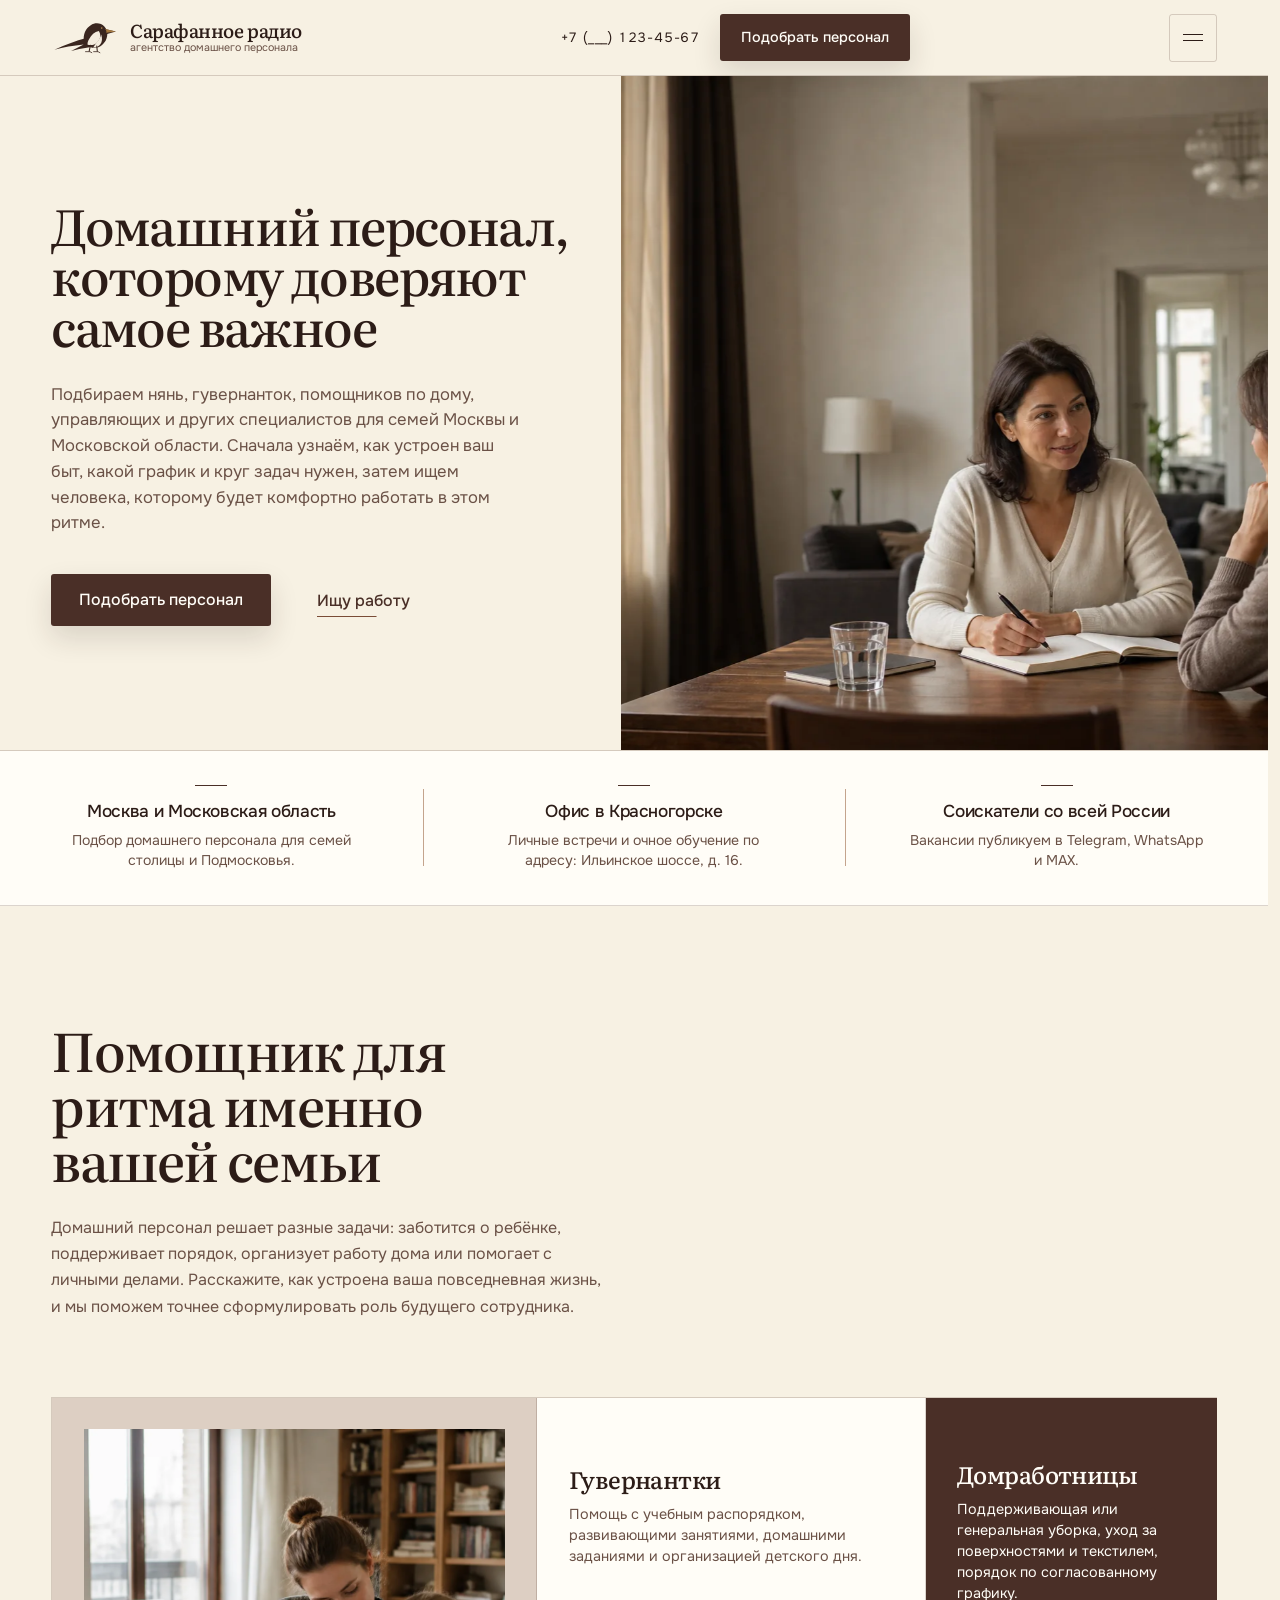
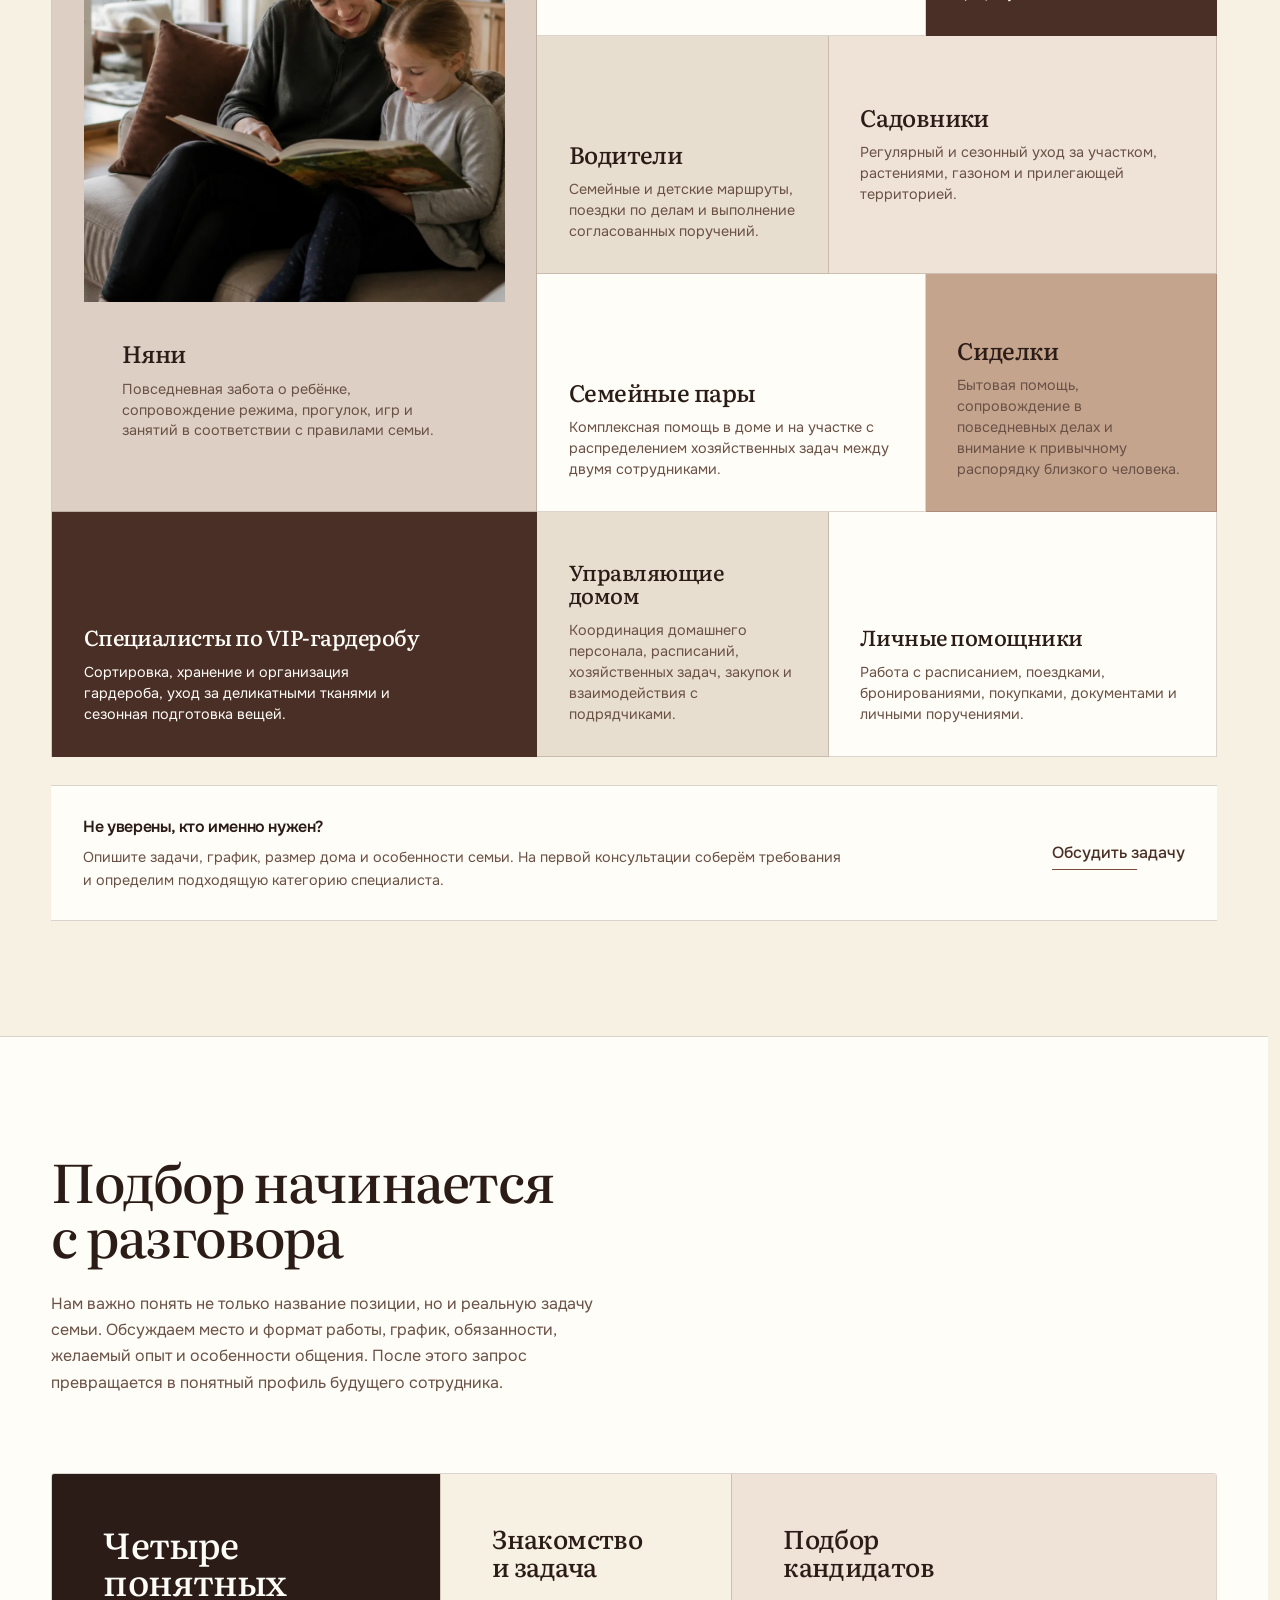
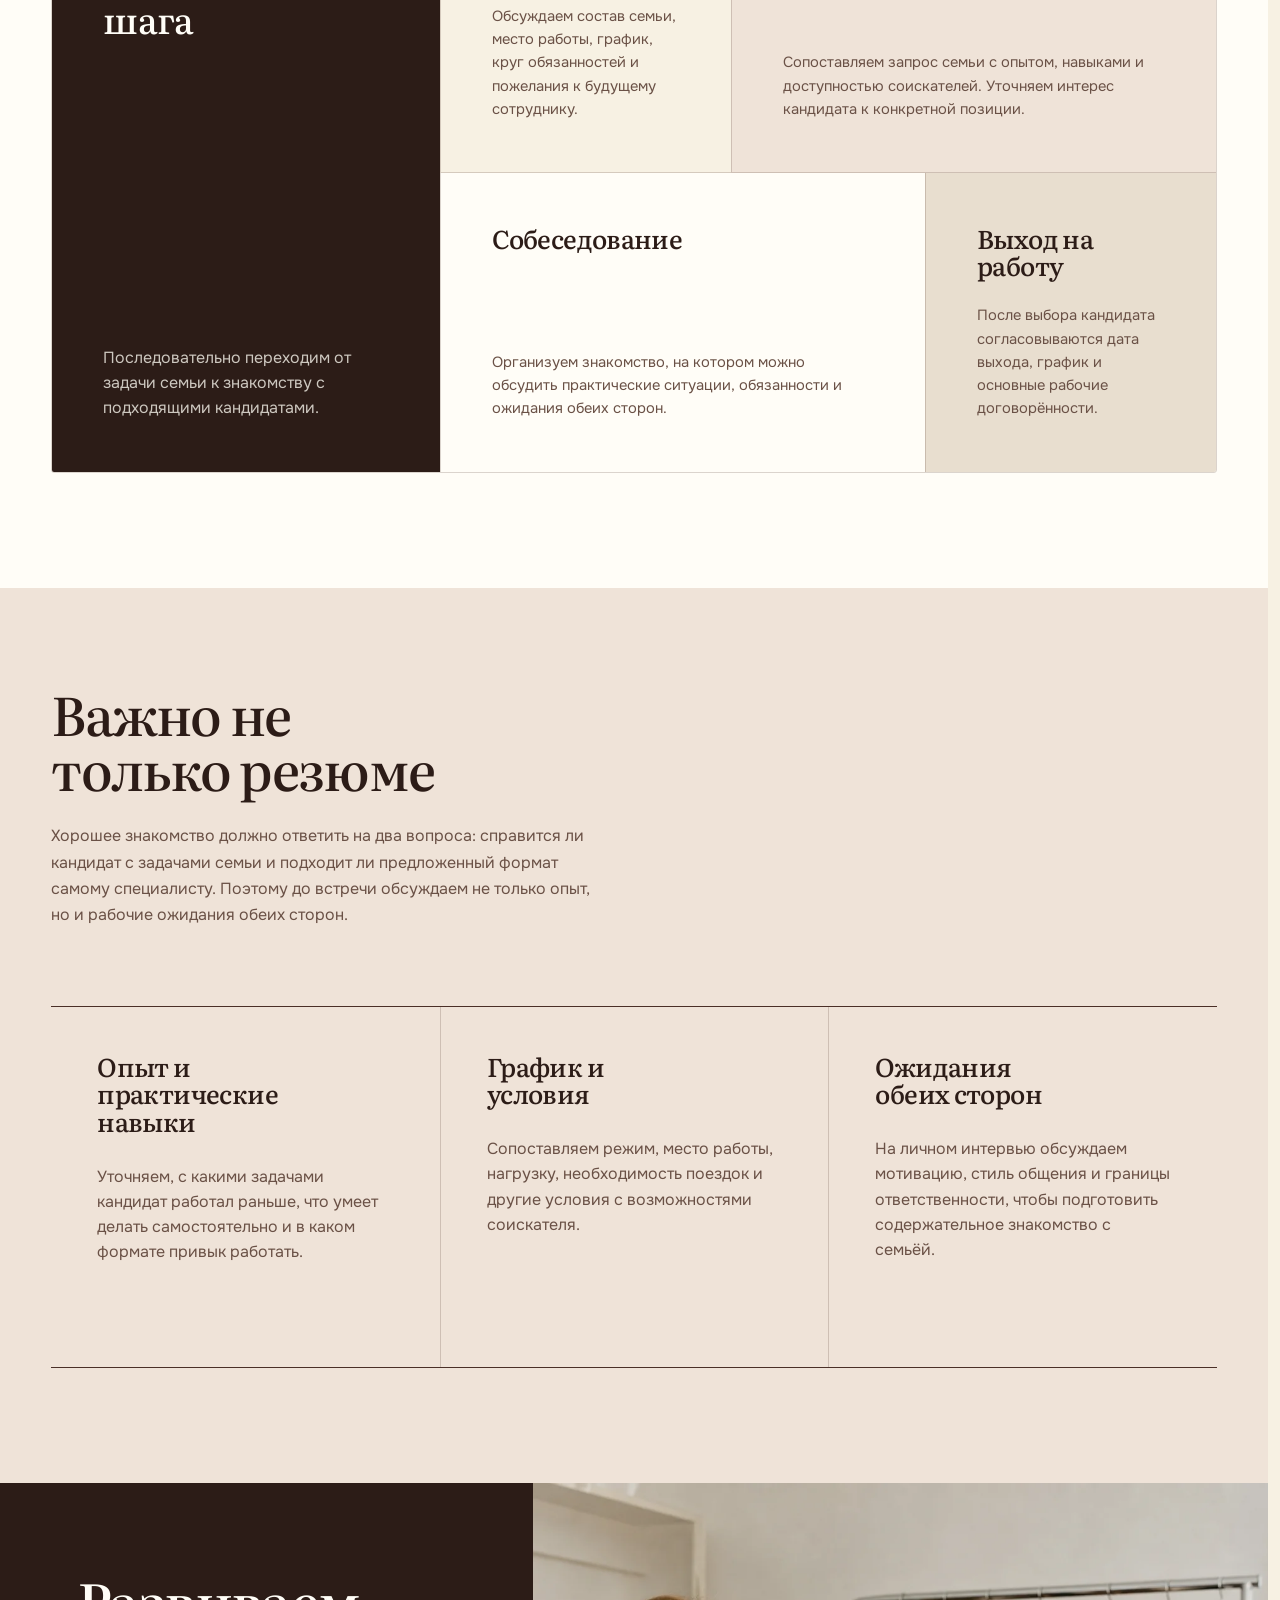
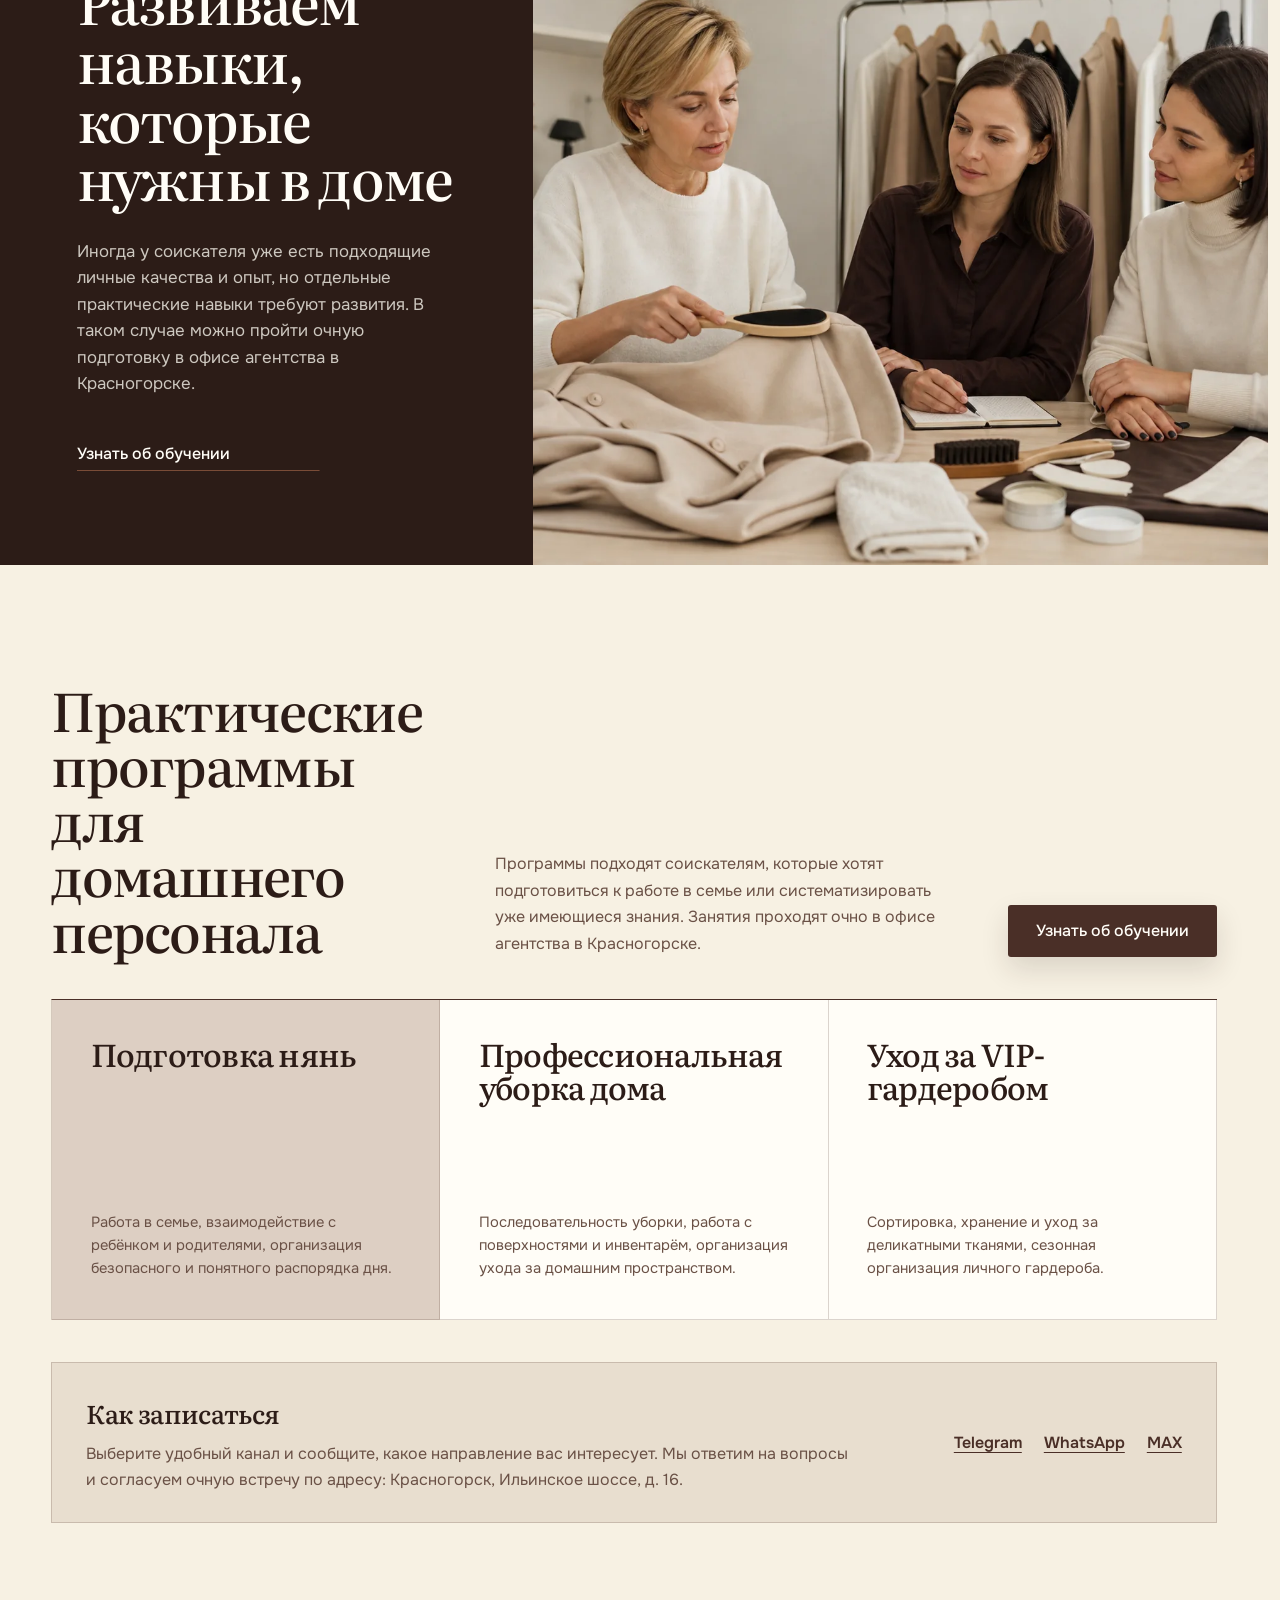
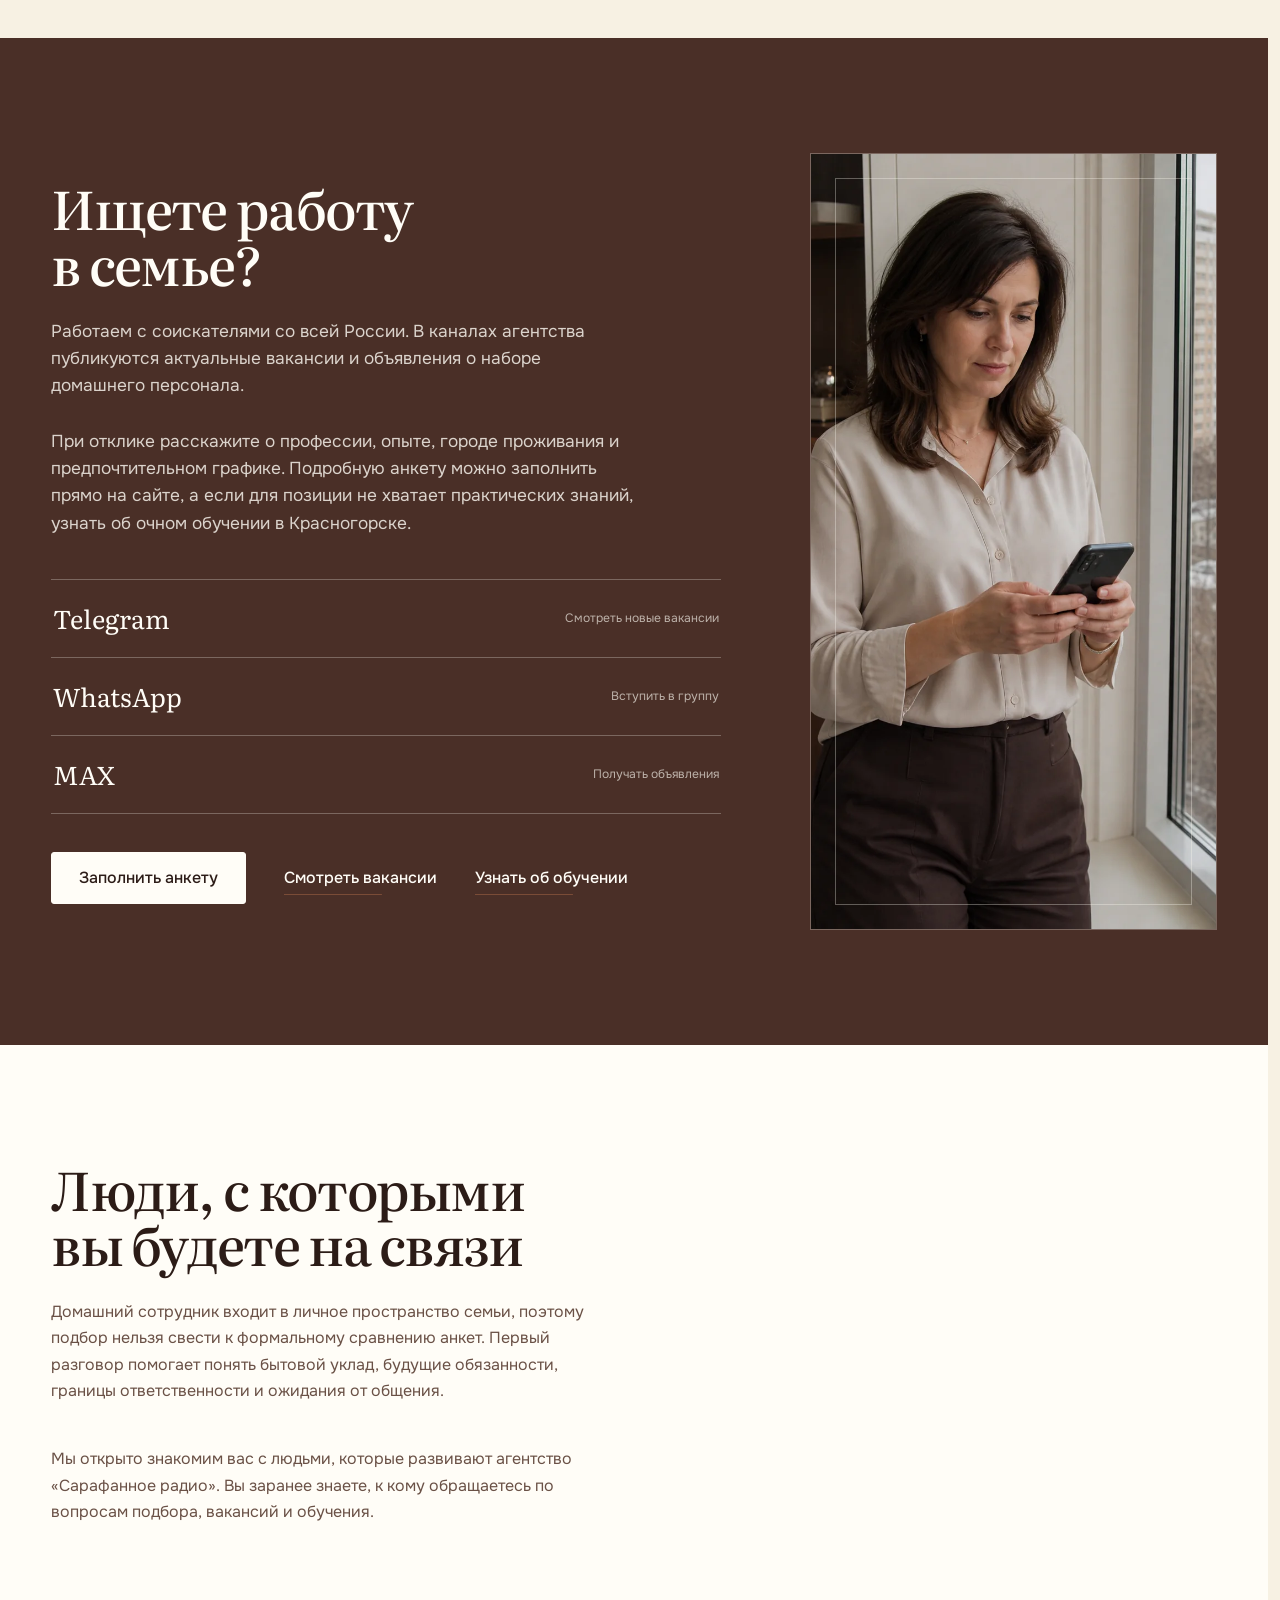
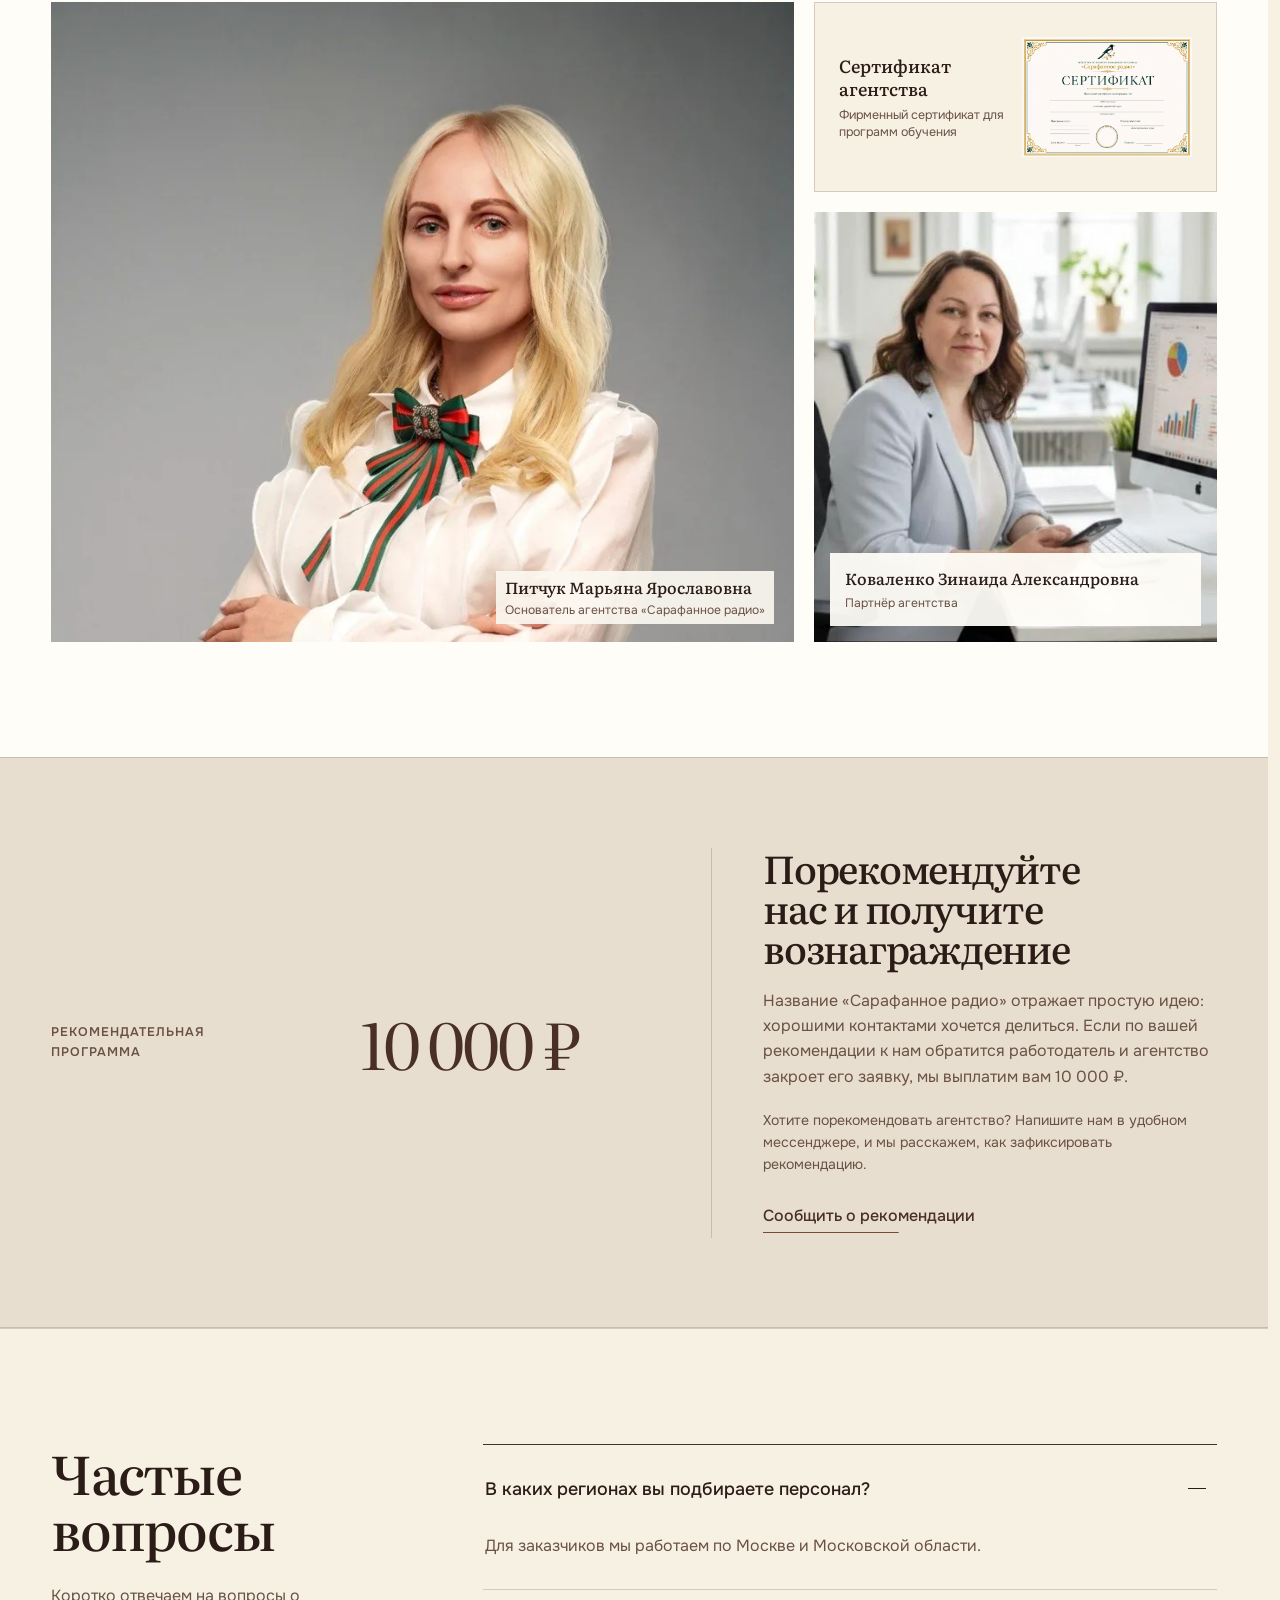
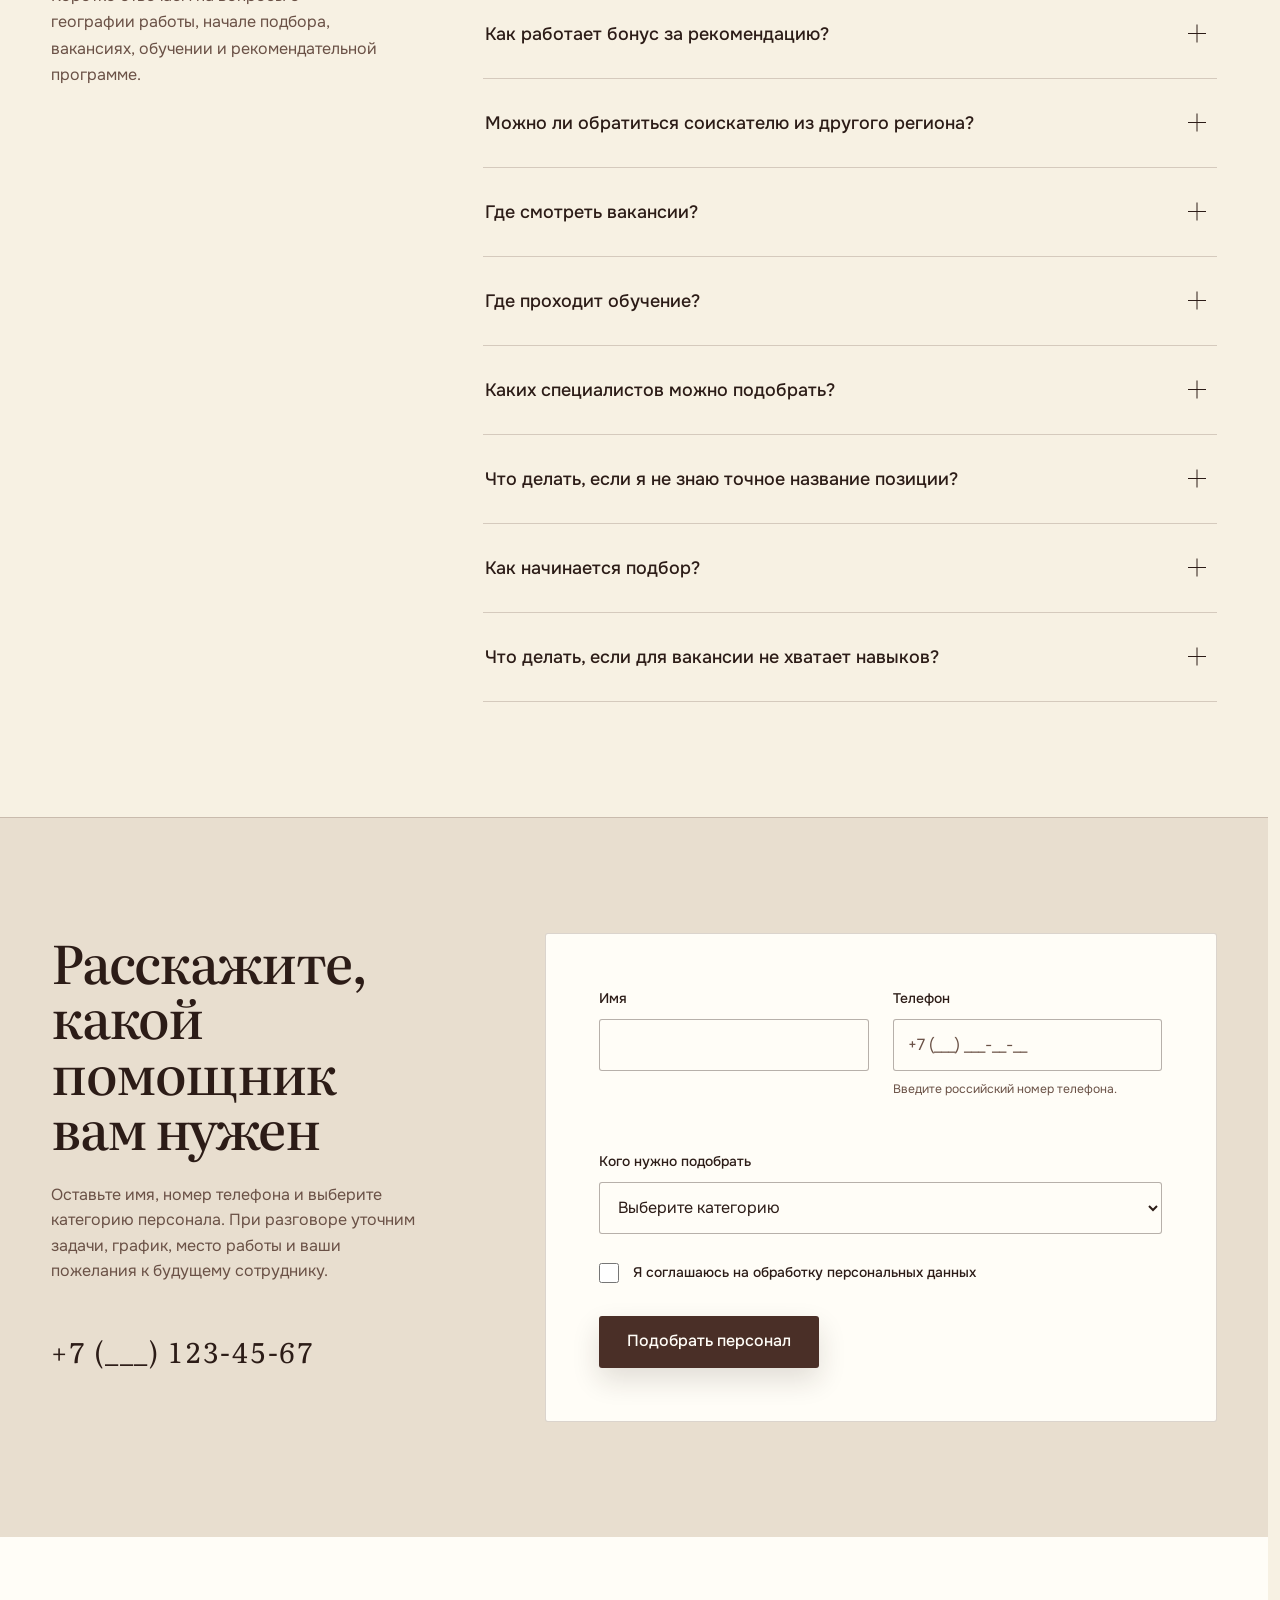
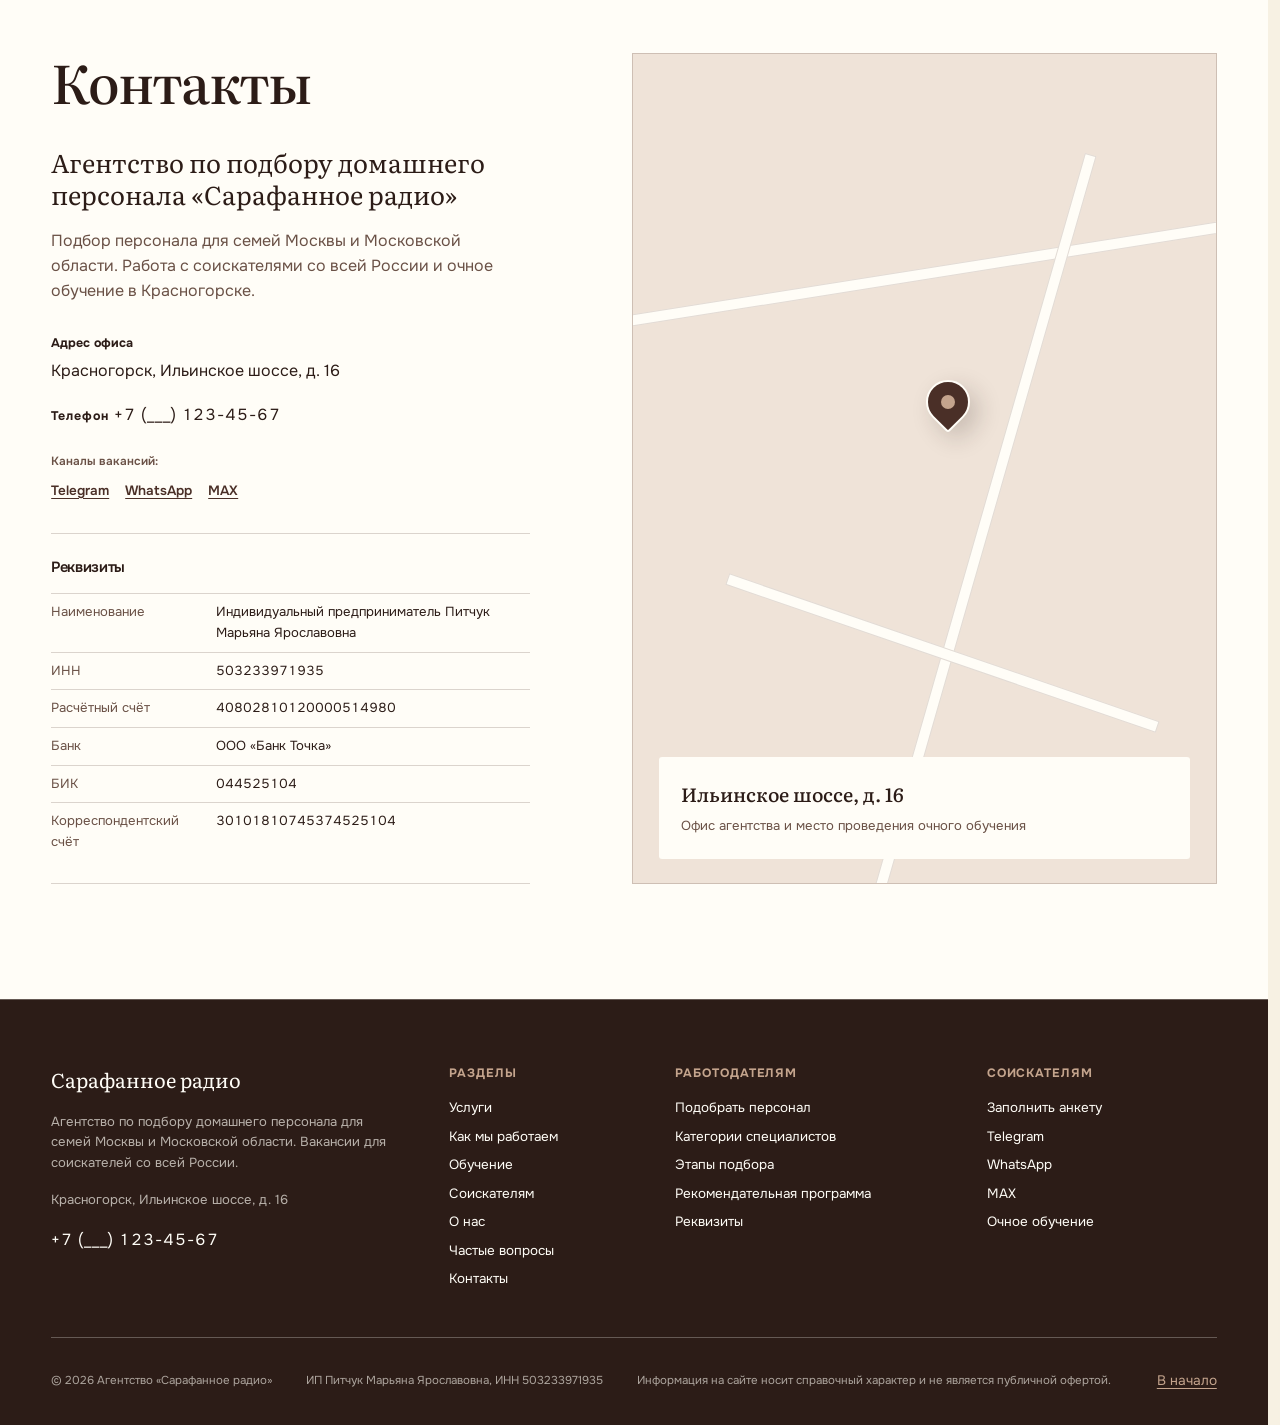
==== commit c8c86bb7: "Revert "Refine classic landing trust and brand details" This reverts commit b2a714ebe2ab25953e061cc9" ====
--- a/classic/index.html
+++ b/classic/index.html
@@ -23,7 +23,7 @@
     <div class="header-inner">
       <a class="brand" href="#top" aria-label="Сарафанное радио, на первый экран">
         <span class="brand-mark" aria-hidden="true">
-          <img src="../shared/assets/logo-magpie-client.png" alt="" width="1110" height="776">
+          <img src="../shared/assets/logo-approved.svg" alt="" width="260" height="128">
         </span>
         <span class="brand-copy">
           <span class="brand-name">Сарафанное радио</span>
@@ -41,7 +41,7 @@
       </nav>
 
       <div class="header-actions">
-        <a class="header-phone" href="tel:+74951234567" aria-label="Позвонить в агентство: плюс семь, четыреста девяносто пять, сто двадцать три, сорок пять, шестьдесят семь">+7 (495) 123-45-67</a>
+        <span class="header-phone phone-demo" aria-hidden="true">+7 (___) 123-45-67</span>
         <a class="button button-primary button-compact" href="#request">Подобрать персонал</a>
       </div>
 
@@ -58,7 +58,7 @@
       <a href="#applicants">Соискателям</a>
       <a href="#about">О нас</a>
       <a href="#contacts">Контакты</a>
-      <a class="mobile-phone" href="tel:+74951234567">+7 (495) 123-45-67</a>
+      <span class="mobile-phone phone-demo" aria-hidden="true">+7 (___) 123-45-67</span>
       <a class="button button-primary" href="#request">Подобрать персонал</a>
     </nav>
   </header>
@@ -86,12 +86,6 @@
 
     <section class="facts" aria-label="Ключевая информация">
       <div class="facts-grid">
-        <article class="fact fact-experience">
-          <span class="fact-line" aria-hidden="true"></span>
-          <p class="fact-value" aria-label="Более пятнадцати лет">15+</p>
-          <h2>лет помогаем семьям</h2>
-          <p>Опыт в сфере подбора домашнего персонала.</p>
-        </article>
         <article class="fact">
           <span class="fact-line" aria-hidden="true"></span>
           <h2>Москва и Московская область</h2>
@@ -112,20 +106,9 @@
 
     <section class="section services" id="services" aria-labelledby="services-title">
       <div class="container">
-        <header class="section-heading services-heading">
-          <div class="section-heading-copy">
-            <h2 id="services-title">Помощник для ритма именно вашей семьи</h2>
-            <p>Домашний персонал решает разные задачи: заботится о ребёнке, поддерживает порядок, организует работу дома или помогает с личными делами. Расскажите, как устроена ваша повседневная жизнь, и мы поможем точнее сформулировать роль будущего сотрудника.</p>
-          </div>
-          <aside class="section-context services-context" aria-label="Как определить подходящую роль">
-            <p class="section-context-title">От одной задачи до комплексной помощи</p>
-            <p>Начинаем с вашего уклада, графика и списка дел. Так становится понятнее, нужен один специалист или сочетание нескольких ролей.</p>
-            <div class="section-context-topics" aria-label="Основные группы задач">
-              <span>Дети</span>
-              <span>Дом и участок</span>
-              <span>Личные задачи</span>
-            </div>
-          </aside>
+        <header class="section-heading">
+          <h2 id="services-title">Помощник для ритма именно вашей семьи</h2>
+          <p>Домашний персонал решает разные задачи: заботится о ребёнке, поддерживает порядок, организует работу дома или помогает с личными делами. Расскажите, как устроена ваша повседневная жизнь, и мы поможем точнее сформулировать роль будущего сотрудника.</p>
         </header>
 
         <div class="services-grid">
@@ -198,17 +181,8 @@
     <section class="section process" id="process" aria-labelledby="process-title">
       <div class="container">
         <header class="section-heading process-heading">
-          <div class="section-heading-copy">
-            <h2 id="process-title">Подбор начинается с разговора</h2>
-            <p>Нам важно понять не только название позиции, но и реальную задачу семьи. Обсуждаем место и формат работы, график, обязанности, желаемый опыт и особенности общения. После этого запрос превращается в понятный профиль будущего сотрудника.</p>
-          </div>
-          <aside class="process-route" aria-label="Путь от запроса до начала работы">
-            <span>Ваш запрос</span>
-            <span aria-hidden="true">→</span>
-            <span>Знакомство</span>
-            <span aria-hidden="true">→</span>
-            <span>Выход на работу</span>
-          </aside>
+          <h2 id="process-title">Подбор начинается с разговора</h2>
+          <p>Нам важно понять не только название позиции, но и реальную задачу семьи. Обсуждаем место и формат работы, график, обязанности, желаемый опыт и особенности общения. После этого запрос превращается в понятный профиль будущего сотрудника.</p>
         </header>
 
         <div class="process-board">
@@ -372,20 +346,6 @@
       </div>
     </section>
 
-    <section class="agency-presentation" aria-labelledby="agency-presentation-title">
-      <div class="container agency-presentation-grid">
-        <div class="agency-presentation-copy">
-          <h2 id="agency-presentation-title">Познакомьтесь с агентством подробнее</h2>
-          <p>В презентации собраны направления подбора, очное обучение, информация о команде и контакты. Скачайте файл, чтобы спокойно изучить его и обсудить запрос с близкими.</p>
-          <a class="button button-primary" href="../shared/assets/sarafannoe-radio-agency-presentation.pdf" download>Скачать презентацию</a>
-        </div>
-        <div class="agency-presentation-visual" aria-hidden="true">
-          <span>15+</span>
-          <p>лет в сфере домашнего персонала</p>
-        </div>
-      </div>
-    </section>
-
     <section class="referral" id="referral" aria-labelledby="referral-title">
       <div class="container referral-grid">
         <p class="referral-label">Рекомендательная программа</p>
@@ -523,7 +483,7 @@
         <div class="request-copy">
           <h2 id="request-title">Расскажите, какой помощник вам нужен</h2>
           <p>Оставьте имя, номер телефона и выберите категорию персонала. При разговоре уточним задачи, график, место работы и ваши пожелания к будущему сотруднику.</p>
-          <a class="request-phone" href="tel:+74951234567">+7 (495) 123-45-67</a>
+          <span class="request-phone phone-demo" aria-hidden="true">+7 (___) 123-45-67</span>
         </div>
 
         <form class="request-form" data-request-form novalidate>
@@ -534,7 +494,7 @@
 
           <div class="field">
             <label for="request-phone">Телефон</label>
-            <input id="request-phone" name="phone" type="tel" inputmode="tel" autocomplete="tel" placeholder="+7 (495) ___-__-__" aria-describedby="phone-help phone-error" required>
+            <input id="request-phone" name="phone" type="tel" inputmode="tel" autocomplete="tel" placeholder="+7 (___) ___-__-__" aria-describedby="phone-help phone-error" required>
             <small id="phone-help">Введите российский номер телефона.</small>
             <small class="field-error" id="phone-error" aria-live="polite"></small>
           </div>
@@ -578,7 +538,7 @@
           <p class="contacts-name">Агентство по подбору домашнего персонала «Сарафанное радио»</p>
           <p class="contacts-intro">Подбор персонала для семей Москвы и Московской области. Работа с соискателями со всей России и очное обучение в Красногорске.</p>
           <address><strong>Адрес офиса</strong><span>Красногорск, Ильинское шоссе, д. 16</span></address>
-          <a class="contacts-phone" href="tel:+74951234567"><strong>Телефон</strong><span>+7 (495) 123-45-67</span></a>
+          <span class="contacts-phone phone-demo" aria-hidden="true"><strong>Телефон</strong> +7 (___) 123-45-67</span>
 
           <nav class="contact-channel-links" aria-label="Каналы с вакансиями">
             <span>Каналы вакансий:</span>
@@ -619,7 +579,7 @@
             <a class="footer-brand" href="#top">Сарафанное радио</a>
             <p>Агентство по подбору домашнего персонала для семей Москвы и Московской области. Вакансии для соискателей со всей России.</p>
             <address>Красногорск, Ильинское шоссе, д. 16</address>
-            <a class="footer-phone" href="tel:+74951234567">+7 (495) 123-45-67</a>
+            <span class="phone-demo" aria-hidden="true">+7 (___) 123-45-67</span>
           </div>
           <nav class="footer-nav" aria-label="Навигация в подвале">
             <strong>Разделы</strong>
--- a/classic/styles.css
+++ b/classic/styles.css
@@ -354,8 +354,8 @@
 .brand-mark {
   position: relative;
   display: block;
-  width: 78px;
-  height: 54px;
+  width: 68px;
+  height: 46px;
   overflow: visible;
   background: transparent;
 }
@@ -428,18 +428,9 @@
 }
 
 .header-phone {
-  color: var(--emerald-deep);
-  font-size: 1.02rem;
-  font-weight: 600;
+  font-size: 0.84rem;
   font-variant-numeric: tabular-nums;
-  letter-spacing: 0.015em;
-  text-decoration: none;
   white-space: nowrap;
-}
-
-.header-phone:hover,
-.header-phone:focus-visible {
-  color: var(--gold);
 }
 
 .nav-toggle {
@@ -504,18 +495,16 @@
 
 .hero-grid {
   display: grid;
-  width: min(calc(100% - (var(--page-pad) * 2)), var(--container));
   height: clamp(560px, calc(100svh - 226px), 742px);
   min-height: 560px;
-  grid-template-columns: minmax(0, 52fr) minmax(0, 48fr);
-  margin-inline: auto;
+  grid-template-columns: minmax(0, 47fr) minmax(0, 53fr);
 }
 
 .hero-copy {
   display: flex;
   min-height: 0;
   align-items: center;
-  padding: clamp(50px, 5vw, 86px) clamp(36px, 3.5vw, 64px) clamp(50px, 5vw, 86px) 0;
+  padding: clamp(50px, 5vw, 86px) clamp(44px, 3.5vw, 72px);
 }
 
 .hero-copy > div,
@@ -635,8 +624,8 @@
 
 .facts-grid {
   display: grid;
-  min-height: 168px;
-  grid-template-columns: repeat(4, minmax(0, 1fr));
+  min-height: 150px;
+  grid-template-columns: repeat(3, 1fr);
 }
 
 .fact {
@@ -645,7 +634,7 @@
   min-width: 0;
   flex-direction: column;
   justify-content: center;
-  padding: 30px clamp(20px, 2.7vw, 44px);
+  padding: 34px clamp(32px, 5vw, 78px);
   text-align: center;
 }
 
@@ -684,83 +673,9 @@
   line-height: 1.42;
 }
 
-.fact-value {
-  margin: 0 auto 2px !important;
-  color: var(--emerald) !important;
-  font-family: var(--font-display);
-  font-size: clamp(2.2rem, 3vw, 3.5rem) !important;
-  letter-spacing: -0.04em;
-  line-height: 0.95 !important;
-}
-
-.fact-experience h2 {
-  margin-top: 5px;
-}
-
 /* Services */
 .services {
   background: var(--paper);
-}
-
-.services-heading,
-.process-heading {
-  grid-template-columns: minmax(0, 1fr) minmax(390px, 0.82fr);
-  align-items: end;
-  column-gap: clamp(52px, 7vw, 108px);
-}
-
-.section-heading-copy {
-  display: grid;
-  gap: 28px;
-}
-
-.section-heading-copy > p {
-  max-width: 58ch;
-  color: var(--ink-soft);
-  font-size: clamp(1rem, 1.18vw, 1.2rem);
-  line-height: 1.65;
-}
-
-.section-context {
-  display: grid;
-  gap: 16px;
-  align-self: stretch;
-  padding: 28px 30px;
-  border-top: 1px solid var(--gold);
-  background: var(--paper-bright);
-}
-
-.section-context-title {
-  max-width: 18ch;
-  color: var(--emerald-deep);
-  font-family: var(--font-display);
-  font-size: clamp(1.55rem, 2vw, 2.2rem);
-  line-height: 1.12;
-}
-
-.section-context > p:not(.section-context-title) {
-  color: var(--ink-soft);
-  font-size: 0.92rem;
-  line-height: 1.55;
-}
-
-.section-context-topics {
-  display: grid;
-  grid-template-columns: repeat(3, minmax(0, 1fr));
-  margin-top: auto;
-  border-top: 1px solid var(--line);
-}
-
-.section-context-topics span {
-  padding: 12px 8px 0;
-  color: var(--emerald);
-  font-size: 0.78rem;
-  font-weight: 600;
-  text-align: center;
-}
-
-.section-context-topics span + span {
-  border-left: 1px solid var(--line);
 }
 
 .services-grid {
@@ -945,32 +860,7 @@
 }
 
 .process-heading {
-  grid-template-columns: minmax(0, 1fr) minmax(390px, 0.82fr);
-}
-
-.process-route {
-  display: grid;
-  min-height: 176px;
-  grid-template-columns: minmax(0, 1fr) auto minmax(0, 1fr) auto minmax(0, 1fr);
-  align-items: center;
-  gap: 14px;
-  padding: 28px 30px;
-  border-top: 1px solid var(--gold);
-  background: var(--paper-deep);
-}
-
-.process-route span {
-  color: var(--emerald-deep);
-  font-family: var(--font-display);
-  font-size: clamp(1rem, 1.3vw, 1.3rem);
-  line-height: 1.25;
-  text-align: center;
-}
-
-.process-route span[aria-hidden="true"] {
-  color: var(--gold);
-  font-family: var(--font-ui);
-  font-size: 1.1rem;
+  grid-template-columns: minmax(0, 1fr);
 }
 
 .process-board {
@@ -984,7 +874,6 @@
 }
 
 .process-status {
-  position: relative;
   display: flex;
   grid-column: 1 / span 4;
   grid-row: 1 / span 2;
@@ -993,22 +882,6 @@
   padding: clamp(32px, 4vw, 60px);
   background: var(--emerald-deep);
   color: var(--paper-bright);
-  isolation: isolate;
-  overflow: hidden;
-}
-
-.process-status::before {
-  position: absolute;
-  right: -16%;
-  bottom: -5%;
-  z-index: -1;
-  width: 92%;
-  aspect-ratio: 1110 / 776;
-  background: url("../shared/assets/logo-magpie-client.png") center / contain no-repeat;
-  content: "";
-  filter: brightness(0) invert(1);
-  opacity: 0.07;
-  pointer-events: none;
 }
 
 .process-status p {
@@ -1020,7 +893,6 @@
 }
 
 .process-item {
-  position: relative;
   display: flex;
   min-width: 0;
   flex-direction: column;
@@ -1028,27 +900,6 @@
   padding: clamp(30px, 4vw, 58px);
   border-left: 1px solid var(--line);
   border-bottom: 1px solid var(--line);
-  isolation: isolate;
-}
-
-.process-item::before,
-.process-item::after {
-  position: absolute;
-  inset: 0;
-  content: "";
-  pointer-events: none;
-}
-
-.process-item::before {
-  z-index: -2;
-  background: var(--process-visual) var(--process-position, center) / cover no-repeat;
-  filter: grayscale(0.22) saturate(0.62);
-  opacity: 0.18;
-}
-
-.process-item::after {
-  z-index: -1;
-  background: linear-gradient(180deg, rgba(255, 253, 247, 0.48), rgba(255, 253, 247, 0.92));
 }
 
 .process-item:nth-last-child(-n + 2) {
@@ -1069,32 +920,24 @@
 }
 
 .process-task {
-  --process-visual: url("../shared/assets/hero-moscow-consultation-v2.webp");
-  --process-position: center 42%;
   grid-column: 5 / span 3;
   grid-row: 1;
   background: var(--paper);
 }
 
 .process-candidates {
-  --process-visual: url("../shared/assets/applicant-moscow-v2.webp");
-  --process-position: center 26%;
   grid-column: 8 / span 5;
   grid-row: 1;
   background: var(--emerald-mist);
 }
 
 .process-meeting {
-  --process-visual: url("../shared/assets/team-partner-provided.webp");
-  --process-position: center 34%;
   grid-column: 5 / span 5;
   grid-row: 2;
   background: var(--paper-bright);
 }
 
 .process-start {
-  --process-visual: url("../shared/assets/service-nanny-moscow-v2.webp");
-  --process-position: center 38%;
   grid-column: 10 / span 3;
   grid-row: 2;
   background: var(--paper-deep);
@@ -1533,108 +1376,11 @@
   text-align: center;
 }
 
-/* Agency presentation */
-.agency-presentation {
-  padding-block: clamp(64px, 7vw, 102px);
-  border-top: 1px solid var(--line);
-  background: var(--paper);
-}
-
-.agency-presentation-grid {
-  display: grid;
-  min-height: 360px;
-  grid-template-columns: minmax(0, 1.25fr) minmax(360px, 0.75fr);
-  border: 1px solid var(--line);
-  background: var(--paper-bright);
-}
-
-.agency-presentation-copy {
-  display: flex;
-  flex-direction: column;
-  align-items: flex-start;
-  justify-content: center;
-  padding: clamp(42px, 5vw, 76px);
-}
-
-.agency-presentation-copy h2 {
-  max-width: 16ch;
-  font-size: clamp(2.5rem, 3.8vw, 4.35rem);
-}
-
-.agency-presentation-copy p {
-  max-width: 57ch;
-  margin-top: 24px;
-  color: var(--ink-soft);
-}
-
-.agency-presentation-copy .button {
-  margin-top: 32px;
-}
-
-.agency-presentation-visual {
-  position: relative;
-  display: flex;
-  flex-direction: column;
-  justify-content: flex-end;
-  padding: clamp(36px, 4vw, 58px);
-  overflow: hidden;
-  background: var(--paper-deep);
-  isolation: isolate;
-}
-
-.agency-presentation-visual::before {
-  position: absolute;
-  top: -8%;
-  right: -12%;
-  z-index: -1;
-  width: 104%;
-  aspect-ratio: 1110 / 776;
-  background: url("../shared/assets/logo-magpie-client.png") center / contain no-repeat;
-  content: "";
-  opacity: 0.13;
-}
-
-.agency-presentation-visual > span {
-  color: var(--emerald);
-  font-family: var(--font-display);
-  font-size: clamp(4.8rem, 8vw, 8rem);
-  letter-spacing: -0.04em;
-  line-height: 0.82;
-}
-
-.agency-presentation-visual p {
-  max-width: 19ch;
-  margin-top: 18px;
-  color: var(--ink-soft);
-  font-size: 1rem;
-}
-
 /* Referral */
 .referral {
-  position: relative;
-  overflow: hidden;
   border-top: 1px solid var(--line);
   border-bottom: 1px solid var(--line);
-  background: var(--emerald-deep);
-  isolation: isolate;
-}
-
-.referral::before,
-.referral::after {
-  position: absolute;
-  inset: 0;
-  content: "";
-  pointer-events: none;
-}
-
-.referral::before {
-  z-index: -2;
-  background: url("../shared/assets/referral-recommendation-background.webp") center / cover no-repeat;
-}
-
-.referral::after {
-  z-index: -1;
-  background: linear-gradient(90deg, rgba(44, 28, 23, 0.92), rgba(44, 28, 23, 0.73) 52%, rgba(44, 28, 23, 0.9));
+  background: var(--paper-deep);
 }
 
 .referral-grid {
@@ -1647,7 +1393,7 @@
 }
 
 .referral-label {
-  color: rgba(255, 253, 247, 0.74);
+  color: var(--ink-soft);
   font-size: 0.78rem;
   font-weight: 600;
   letter-spacing: 0.08em;
@@ -1655,7 +1401,7 @@
 }
 
 .referral-value {
-  color: var(--gold-soft);
+  color: var(--emerald);
   font-family: var(--font-display);
   font-size: clamp(3.2rem, 5vw, 5.8rem);
   letter-spacing: -0.05em;
@@ -1664,12 +1410,8 @@
 }
 
 .referral-copy {
-  border-left: 1px solid var(--line-dark);
+  border-left: 1px solid var(--line);
   padding-left: clamp(28px, 4vw, 64px);
-}
-
-.referral-copy h2 {
-  color: var(--paper-bright);
 }
 
 .referral-copy h2 {
@@ -1679,15 +1421,7 @@
 
 .referral-copy p {
   margin-top: 20px;
-  color: rgba(255, 253, 247, 0.78);
-}
-
-.referral-copy .text-action {
-  color: var(--paper-bright);
-}
-
-.referral-copy .text-action::after {
-  background: var(--gold-soft);
+  color: var(--ink-soft);
 }
 
 .referral-copy small {
@@ -1999,25 +1733,9 @@
 }
 
 .contacts-phone {
-  display: grid;
-  width: fit-content;
-  gap: 5px;
+  display: block;
   margin-top: 18px;
-  color: var(--emerald-deep);
   font-variant-numeric: tabular-nums;
-  text-decoration: none;
-}
-
-.contacts-phone span {
-  font-size: 1.05rem;
-  font-weight: 600;
-}
-
-.contacts-phone:hover,
-.contacts-phone:focus-visible,
-.footer-phone:hover,
-.footer-phone:focus-visible {
-  color: var(--gold);
 }
 
 .contact-channel-links {
@@ -2231,7 +1949,7 @@
   }
 
   .hero-copy {
-    padding-inline: 0 var(--page-pad);
+    padding-inline: var(--page-pad);
   }
 }
 
@@ -2667,7 +2385,7 @@
 }
 
 .brand-mark {
-  flex: 0 0 78px;
+  flex: 0 0 68px;
 }
 
 .brand-mark img {
@@ -2677,6 +2395,14 @@
 .desktop-nav a {
   font-size: 1.04rem;
   line-height: 1.2;
+}
+
+.phone-demo {
+  pointer-events: none;
+  user-select: none;
+  font-variant-numeric: tabular-nums;
+  letter-spacing: 0.06em;
+  white-space: nowrap;
 }
 
 .services-grid {
@@ -2869,15 +2595,15 @@
 }
 
 .about-mosaic {
-  grid-template-columns: minmax(520px, 0.78fr) minmax(0, 1fr);
-  grid-template-rows: 190px 450px;
+  grid-template-columns: minmax(0, 1.62fr) minmax(360px, 0.88fr);
+  grid-template-rows: 190px 430px;
   gap: 20px;
 }
 
 .team-figure {
   grid-column: 1;
   grid-row: 1 / 3;
-  height: 660px;
+  height: 640px;
   min-height: 0;
 }
 
@@ -2923,7 +2649,7 @@
 .team-partner {
   grid-column: 2;
   grid-row: 2;
-  height: 450px;
+  height: 430px;
   min-height: 0;
 }
 
@@ -3035,15 +2761,6 @@
   color: var(--gold-soft);
 }
 
-.footer-phone {
-  width: fit-content;
-  color: var(--paper-bright);
-  font-size: 1rem;
-  font-weight: 600;
-  font-variant-numeric: tabular-nums;
-  text-decoration: none;
-}
-
 .footer-bottom {
   display: grid;
   min-height: 88px;
@@ -3074,27 +2791,6 @@
 }
 
 @media (max-width: 980px) {
-  .services-heading,
-  .process-heading {
-    grid-template-columns: 1fr;
-  }
-
-  .process-route {
-    min-height: 0;
-  }
-
-  .facts-grid {
-    grid-template-columns: repeat(2, minmax(0, 1fr));
-  }
-
-  .agency-presentation-grid {
-    grid-template-columns: 1fr;
-  }
-
-  .agency-presentation-visual {
-    min-height: 280px;
-  }
-
   .checks-panel {
     grid-template-columns: 1fr;
   }
@@ -3119,25 +2815,24 @@
 
   .about-mosaic {
     grid-template-columns: 1fr 1fr;
-    grid-template-rows: 560px 360px;
+    grid-template-rows: 180px 400px;
   }
 
   .team-figure {
-    grid-column: 1 / -1;
+    grid-column: 1;
+    grid-row: 1 / 3;
+    height: 600px;
+  }
+
+  .certificate-figure {
+    grid-column: 2;
     grid-row: 1;
-    height: 560px;
-    min-height: 0;
-  }
-
-  .certificate-figure {
-    grid-column: 1;
-    grid-row: 2;
   }
 
   .team-partner {
     grid-column: 2;
     grid-row: 2;
-    height: 360px;
+    height: 400px;
   }
 }
 
@@ -3148,32 +2843,6 @@
 
   .brand-mark {
     flex-basis: 54px;
-  }
-
-  .facts-grid {
-    grid-template-columns: 1fr;
-  }
-
-  .process-route {
-    grid-template-columns: 1fr;
-    justify-items: start;
-  }
-
-  .process-route span {
-    text-align: left;
-  }
-
-  .process-route span[aria-hidden="true"] {
-    transform: rotate(90deg);
-  }
-
-  .agency-presentation-copy,
-  .agency-presentation-visual {
-    padding: 30px 24px;
-  }
-
-  .referral::after {
-    background: rgba(44, 28, 23, 0.88);
   }
 
   .services-help,
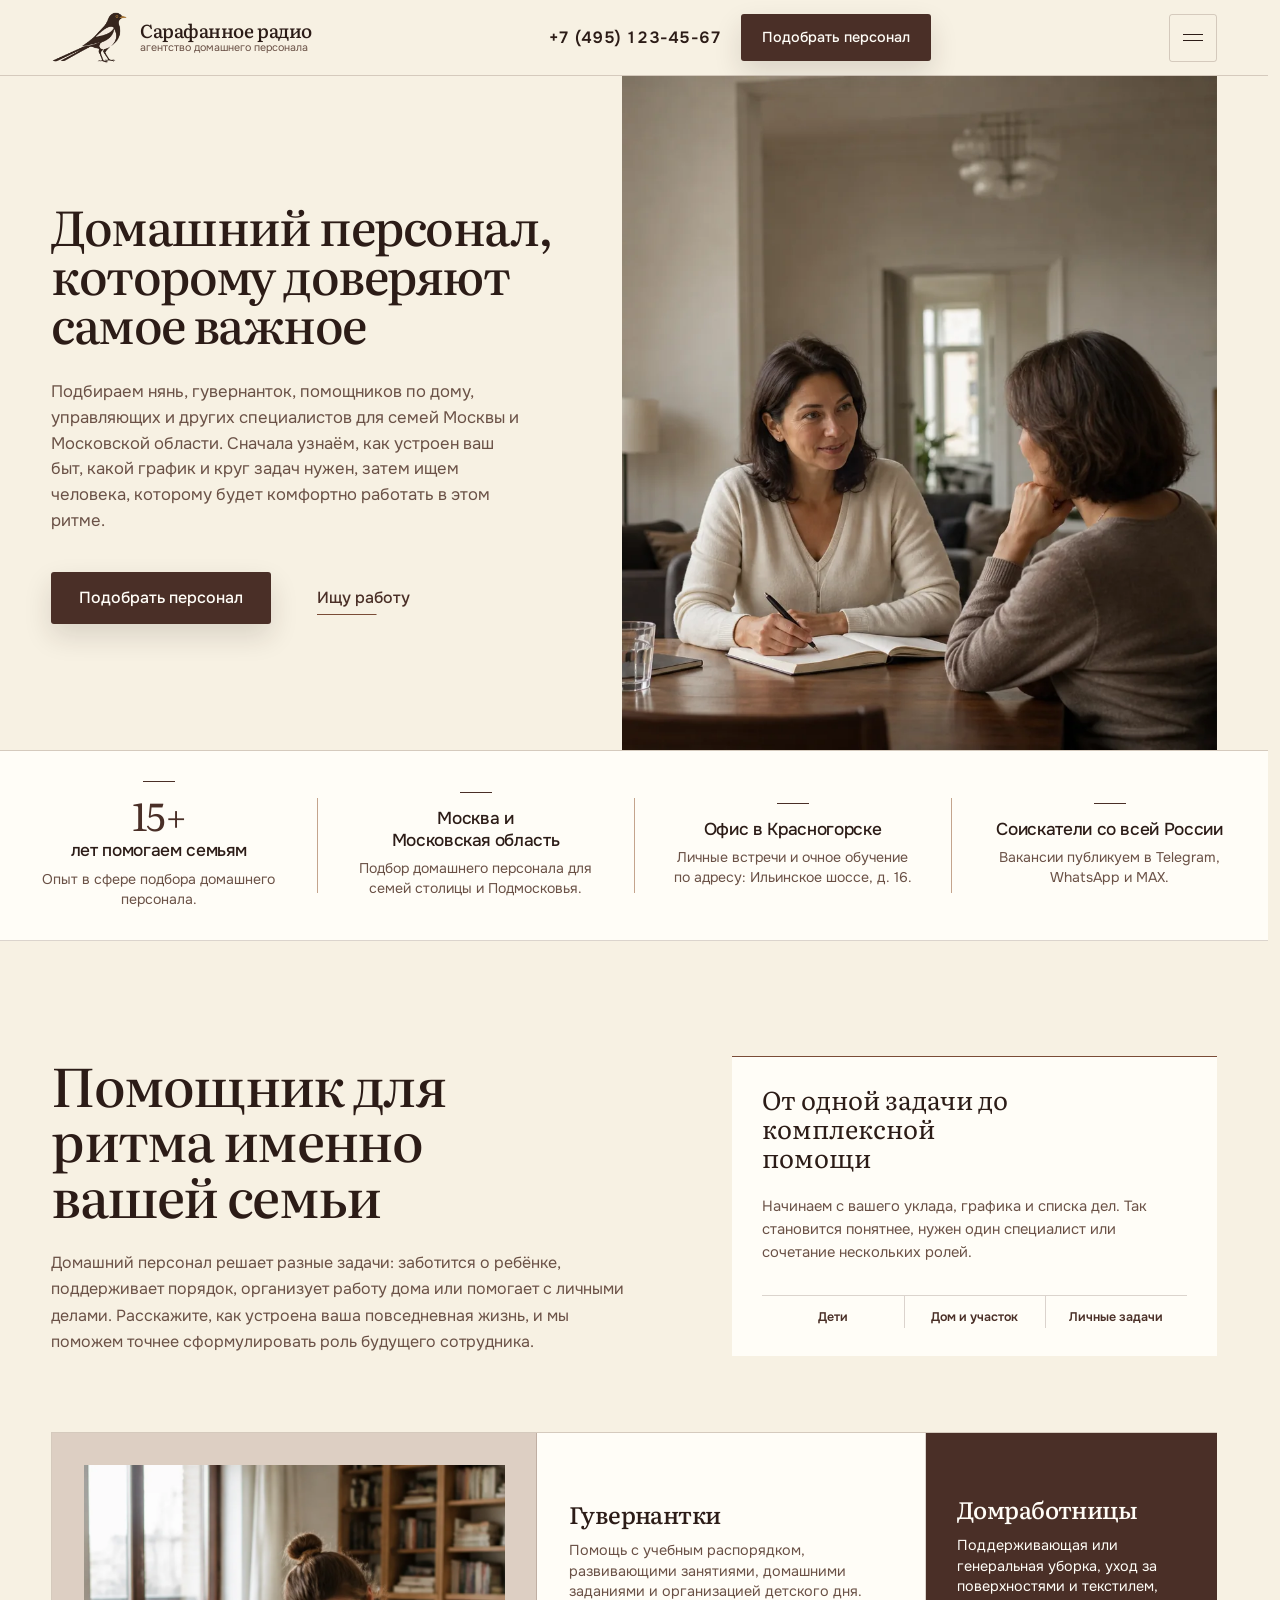
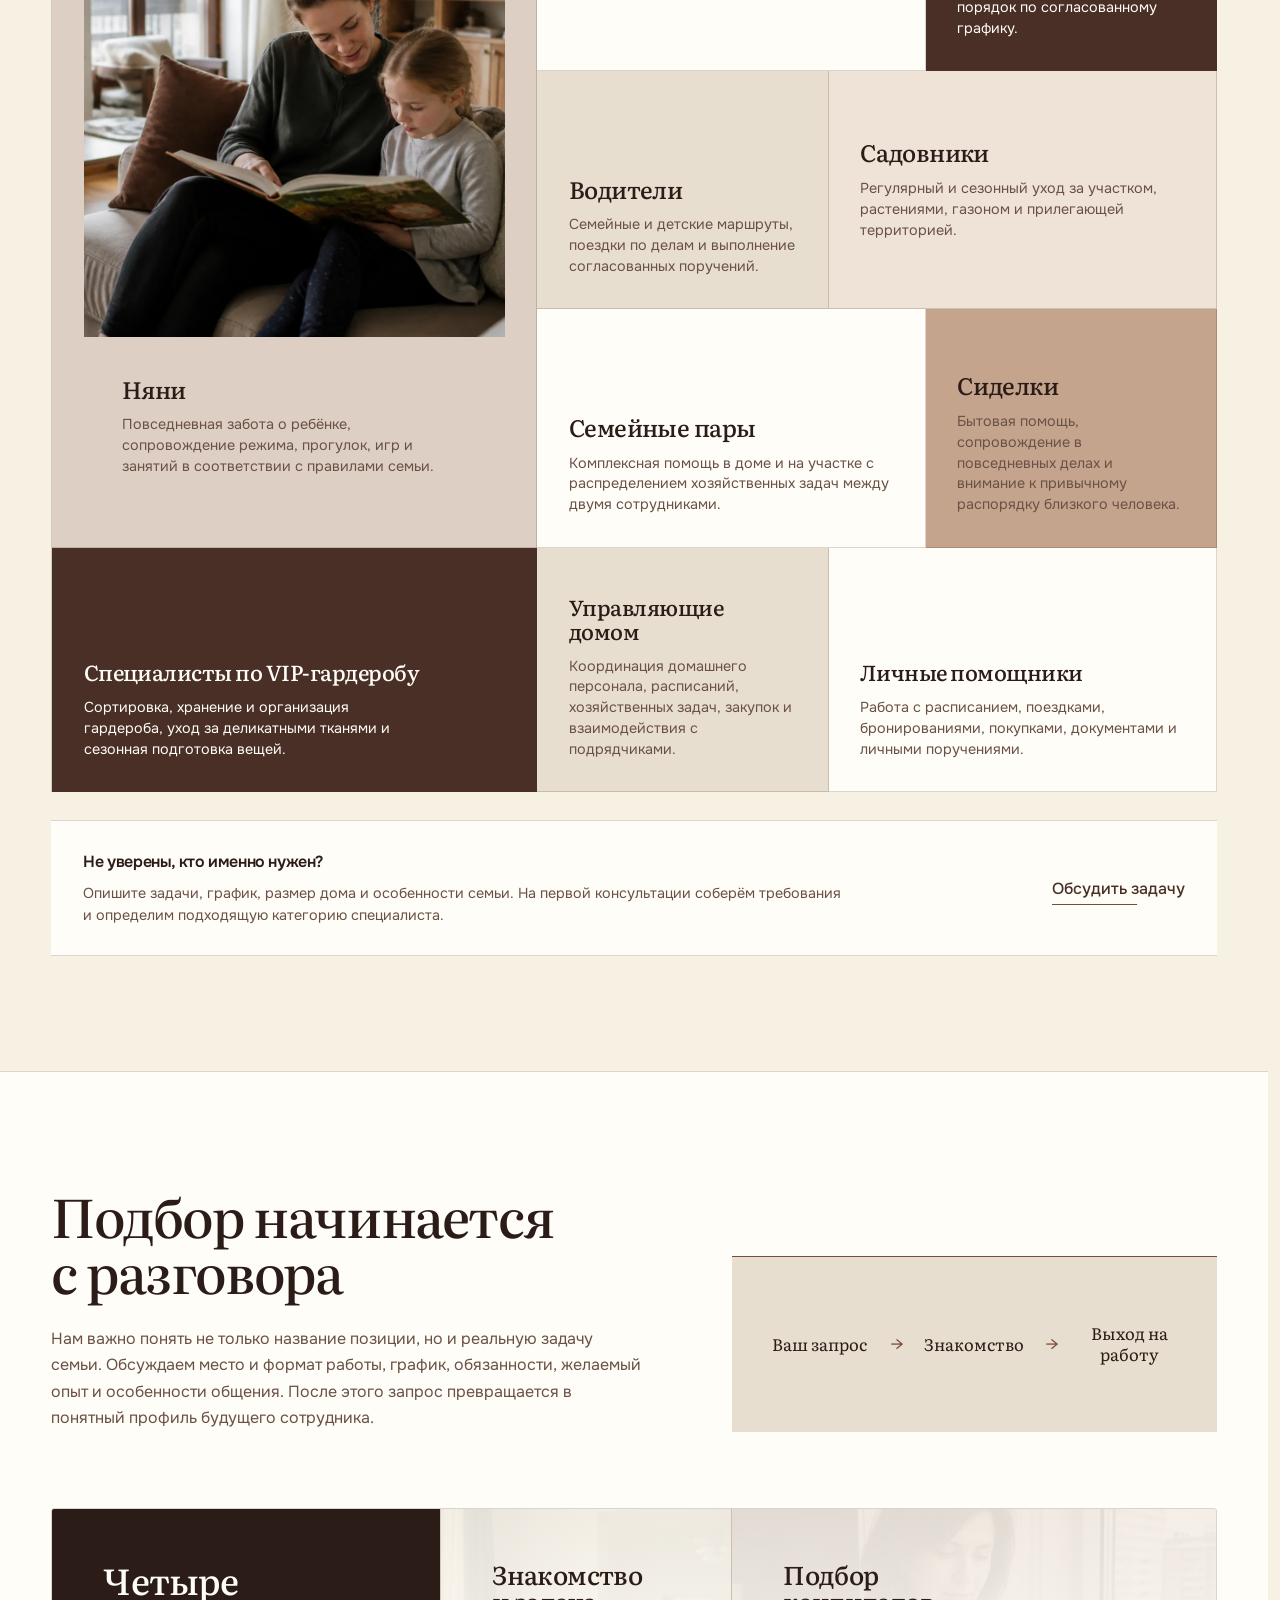
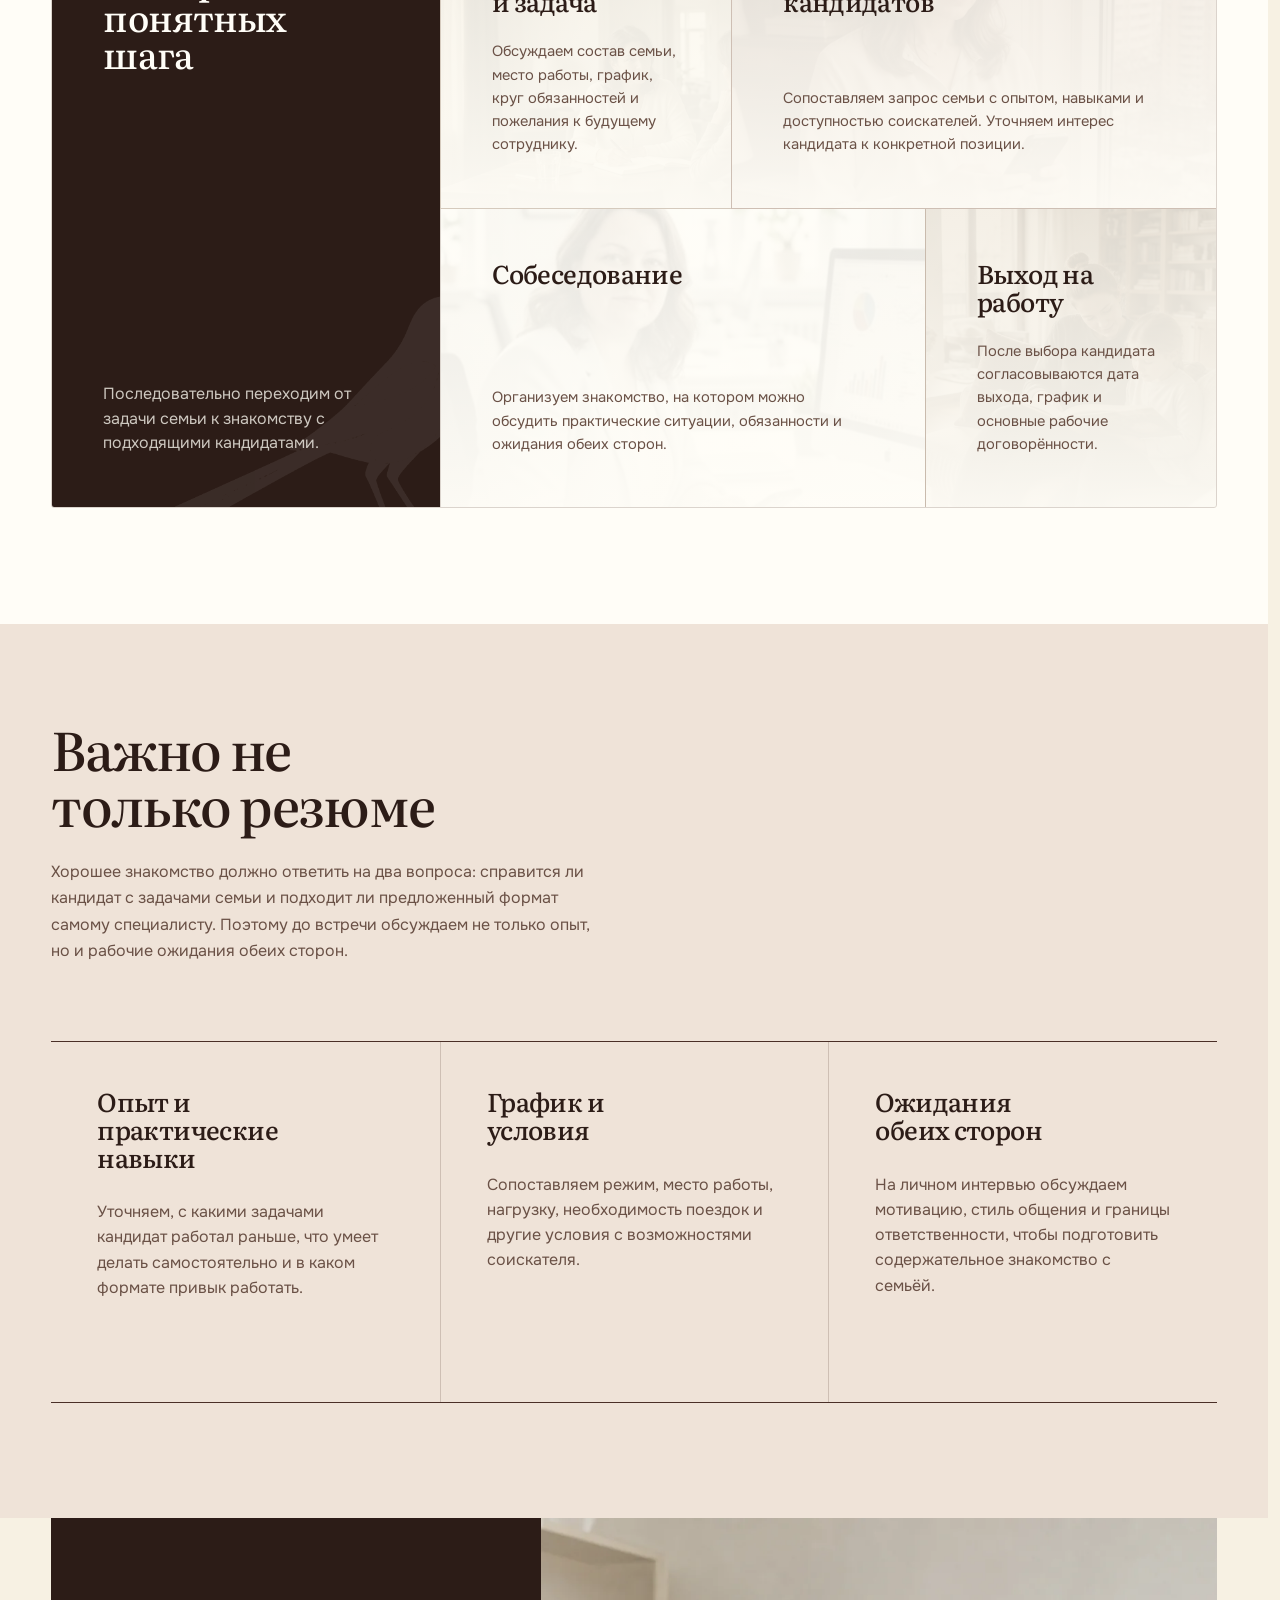
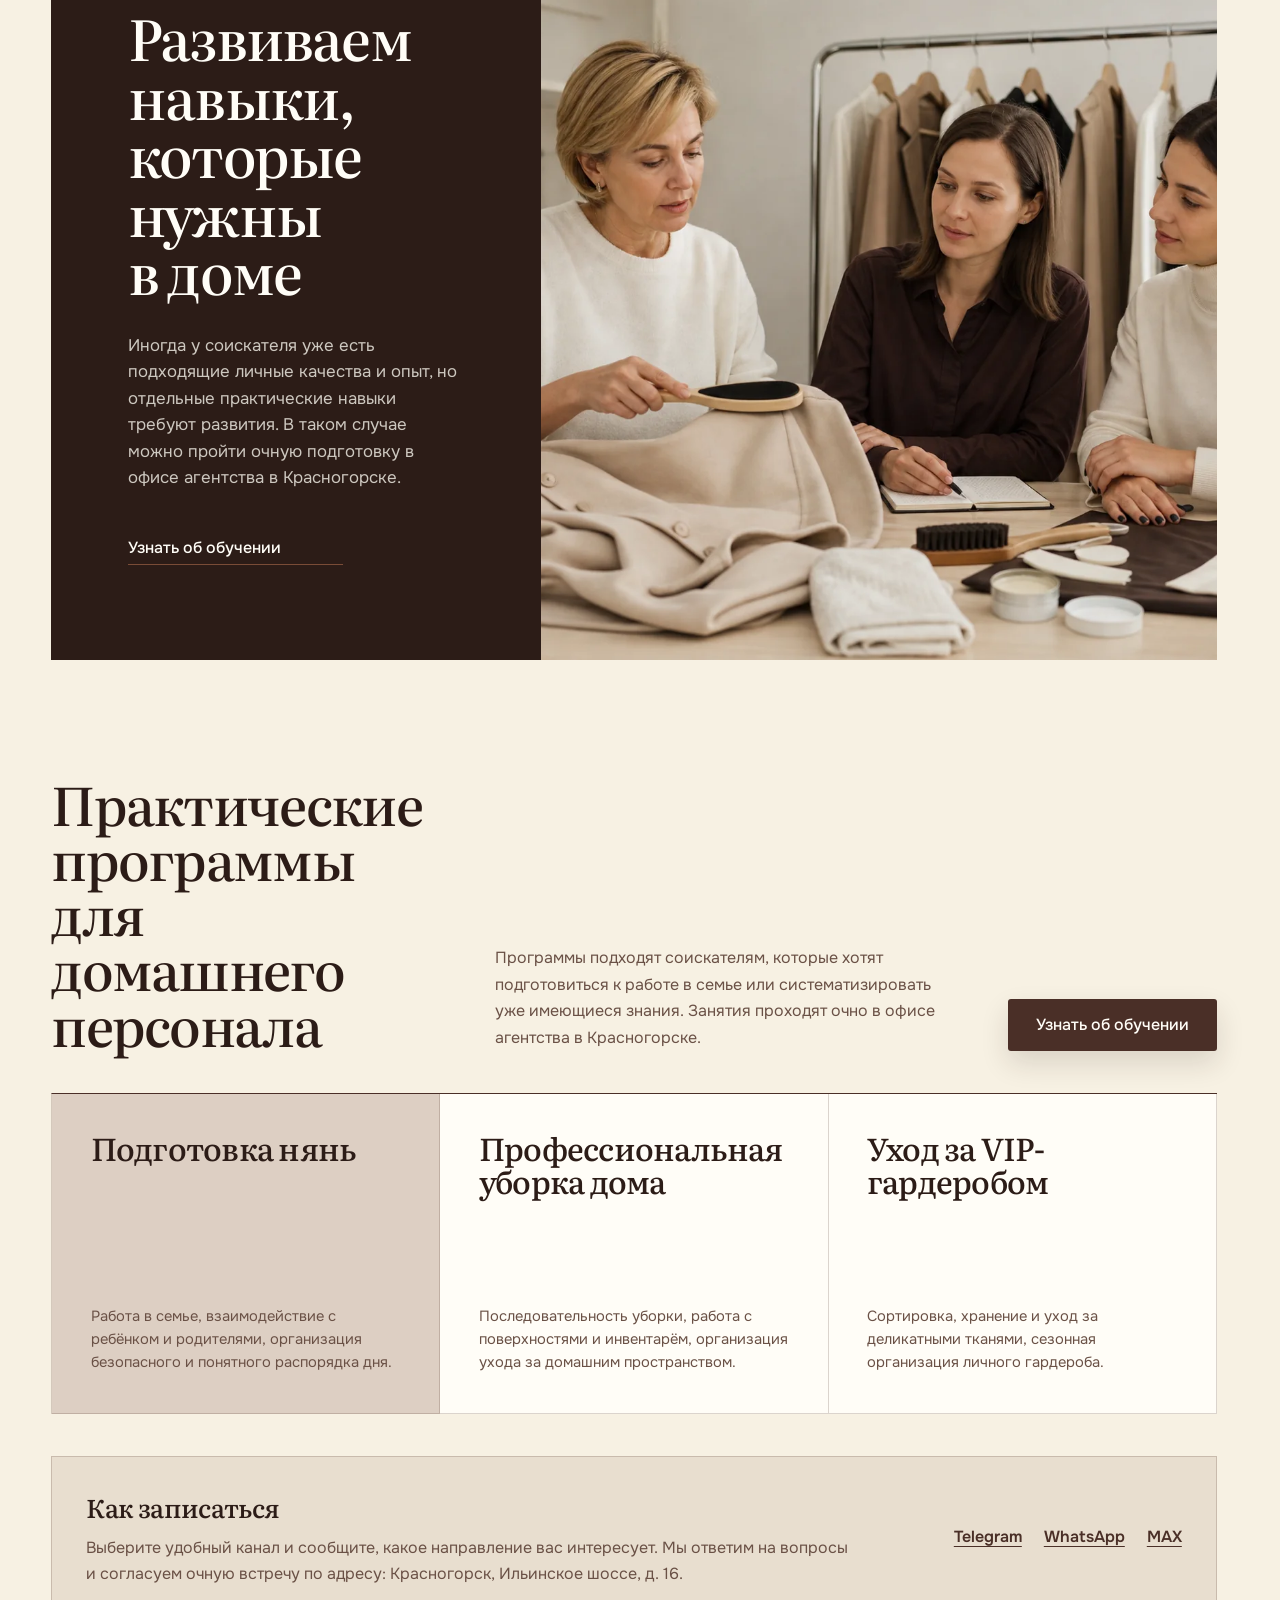
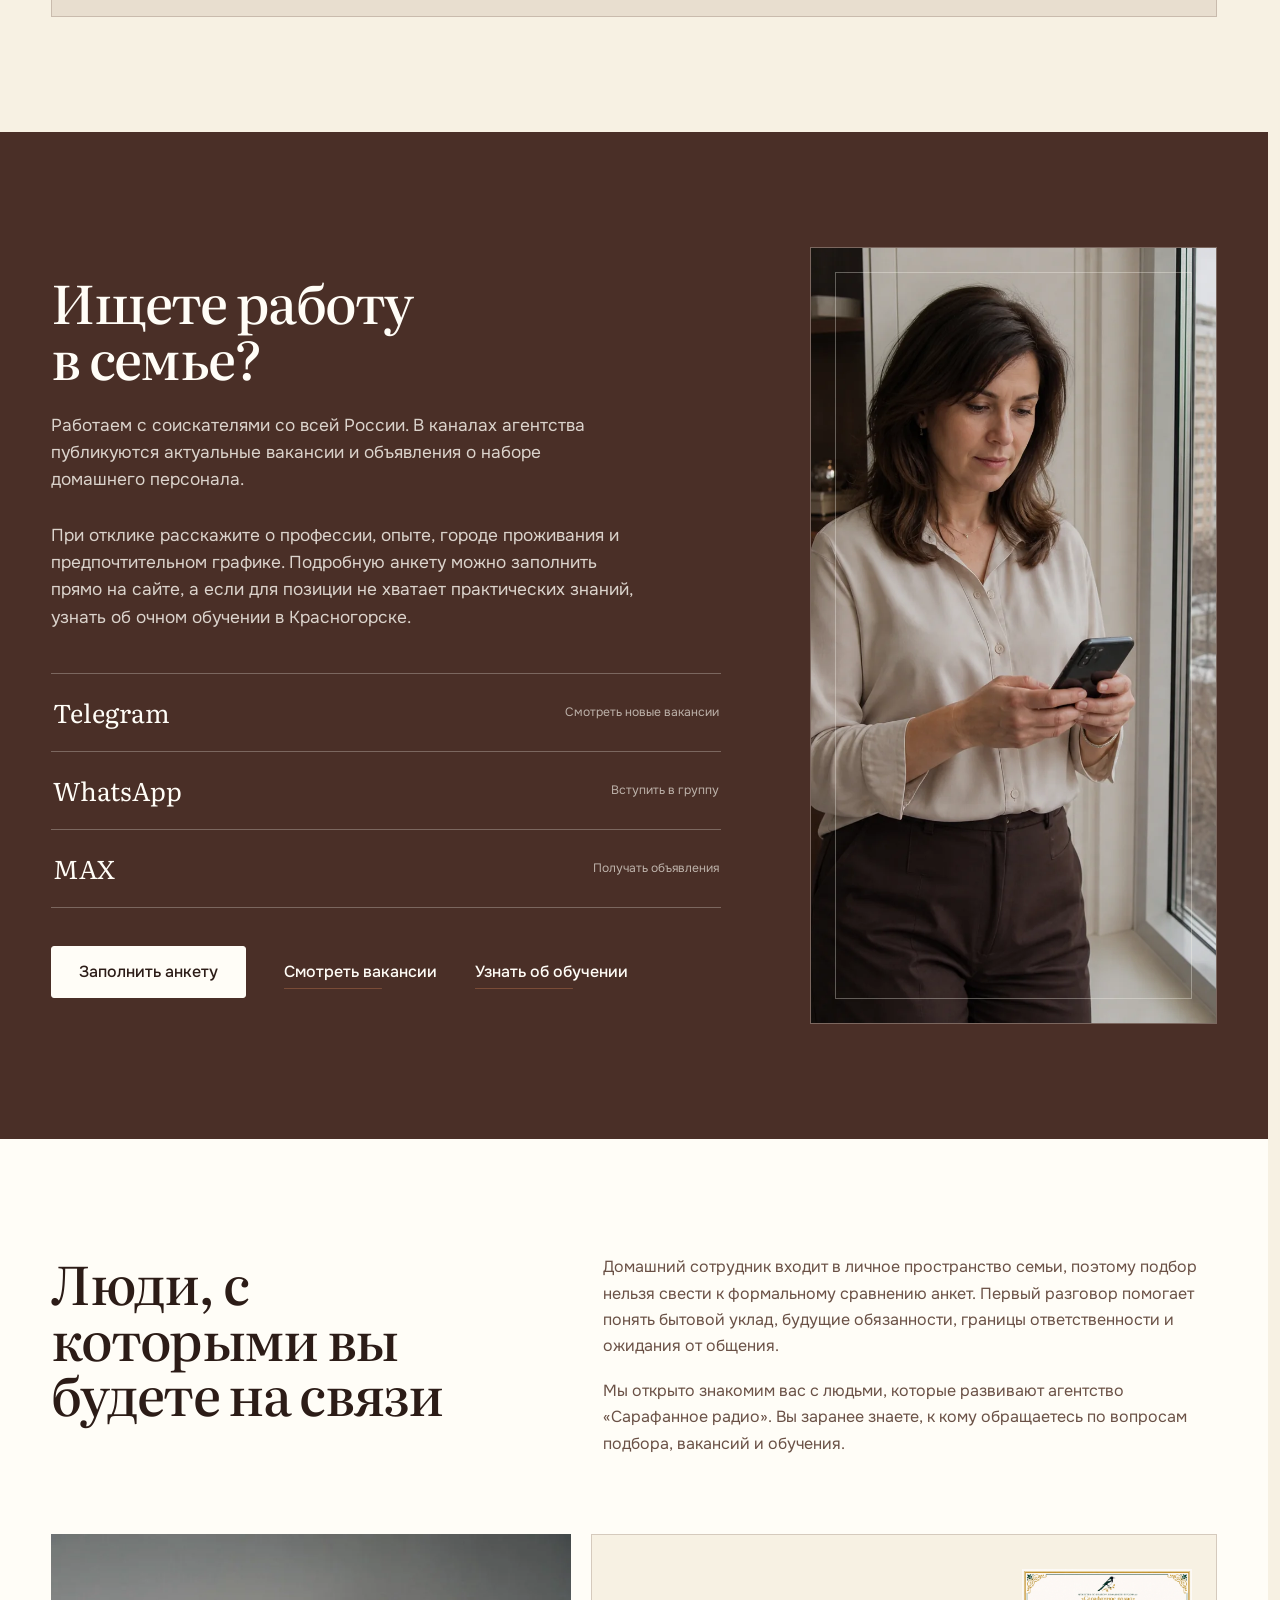
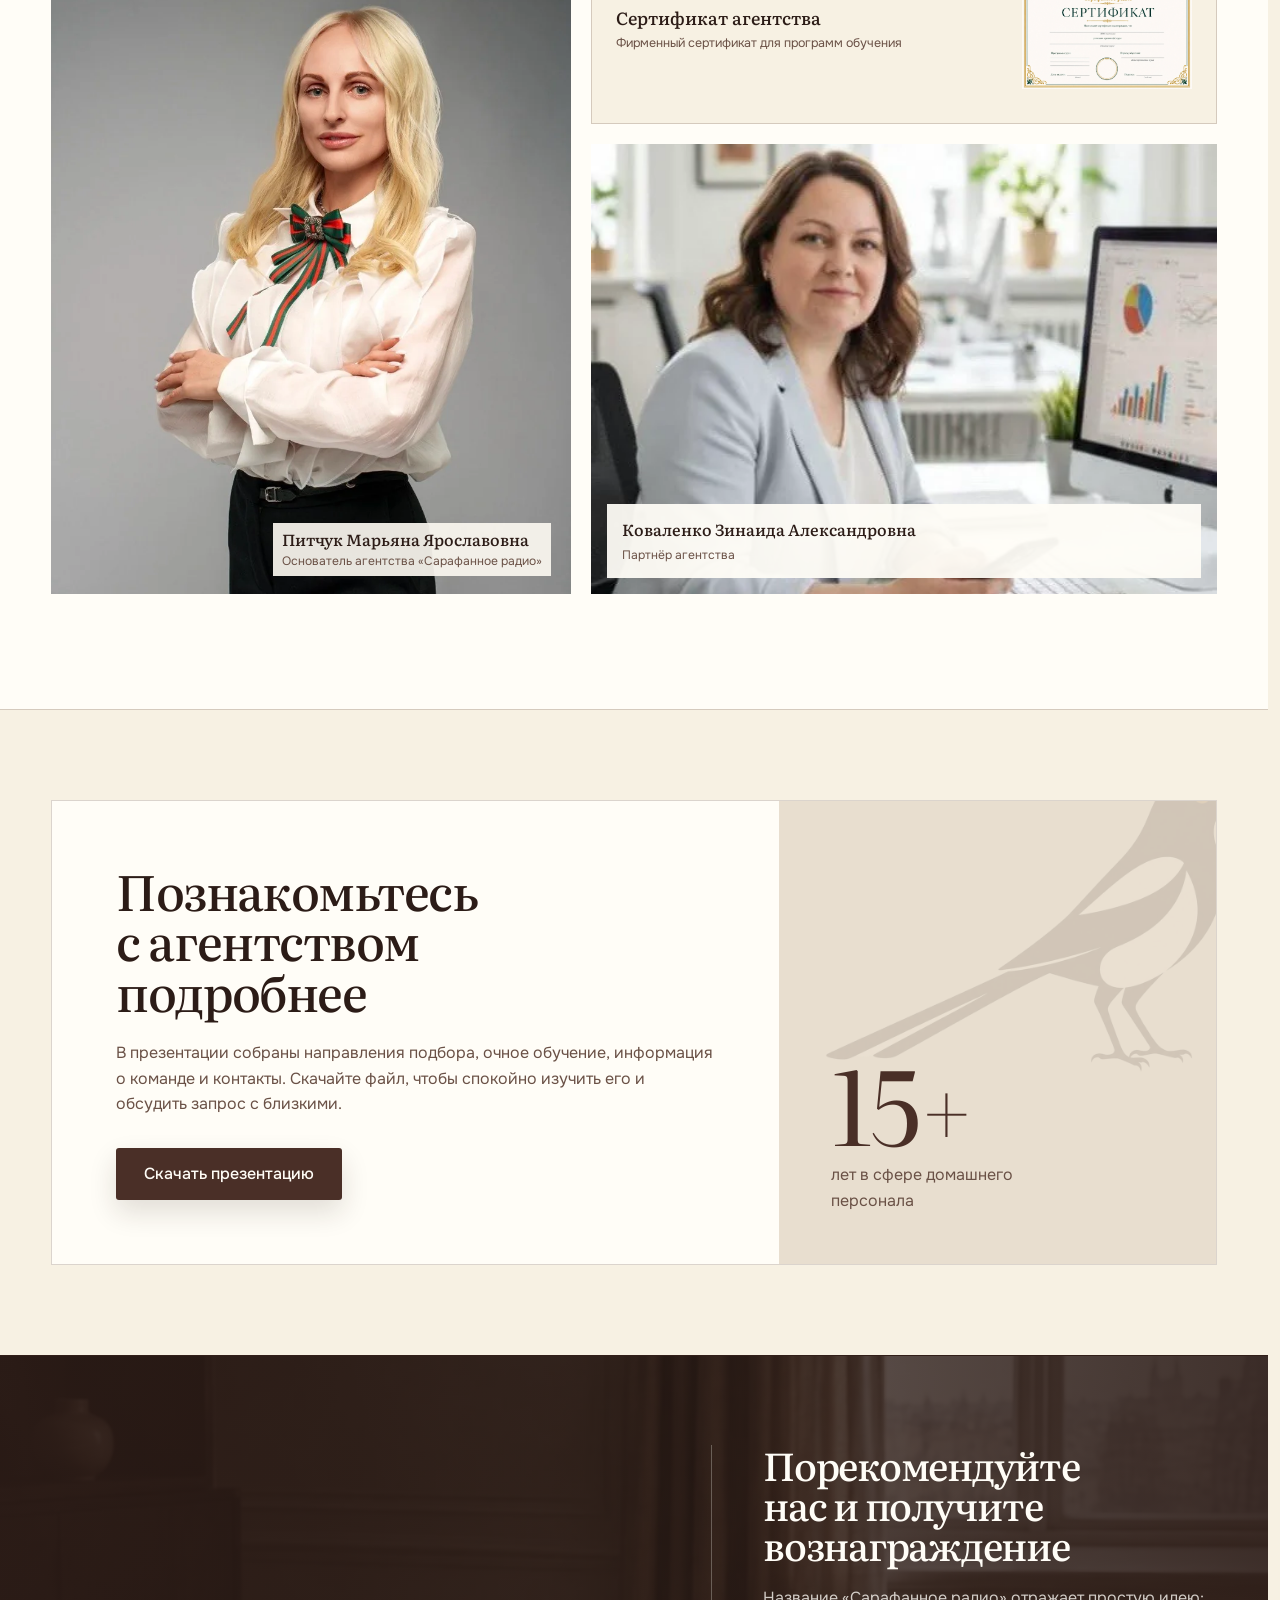
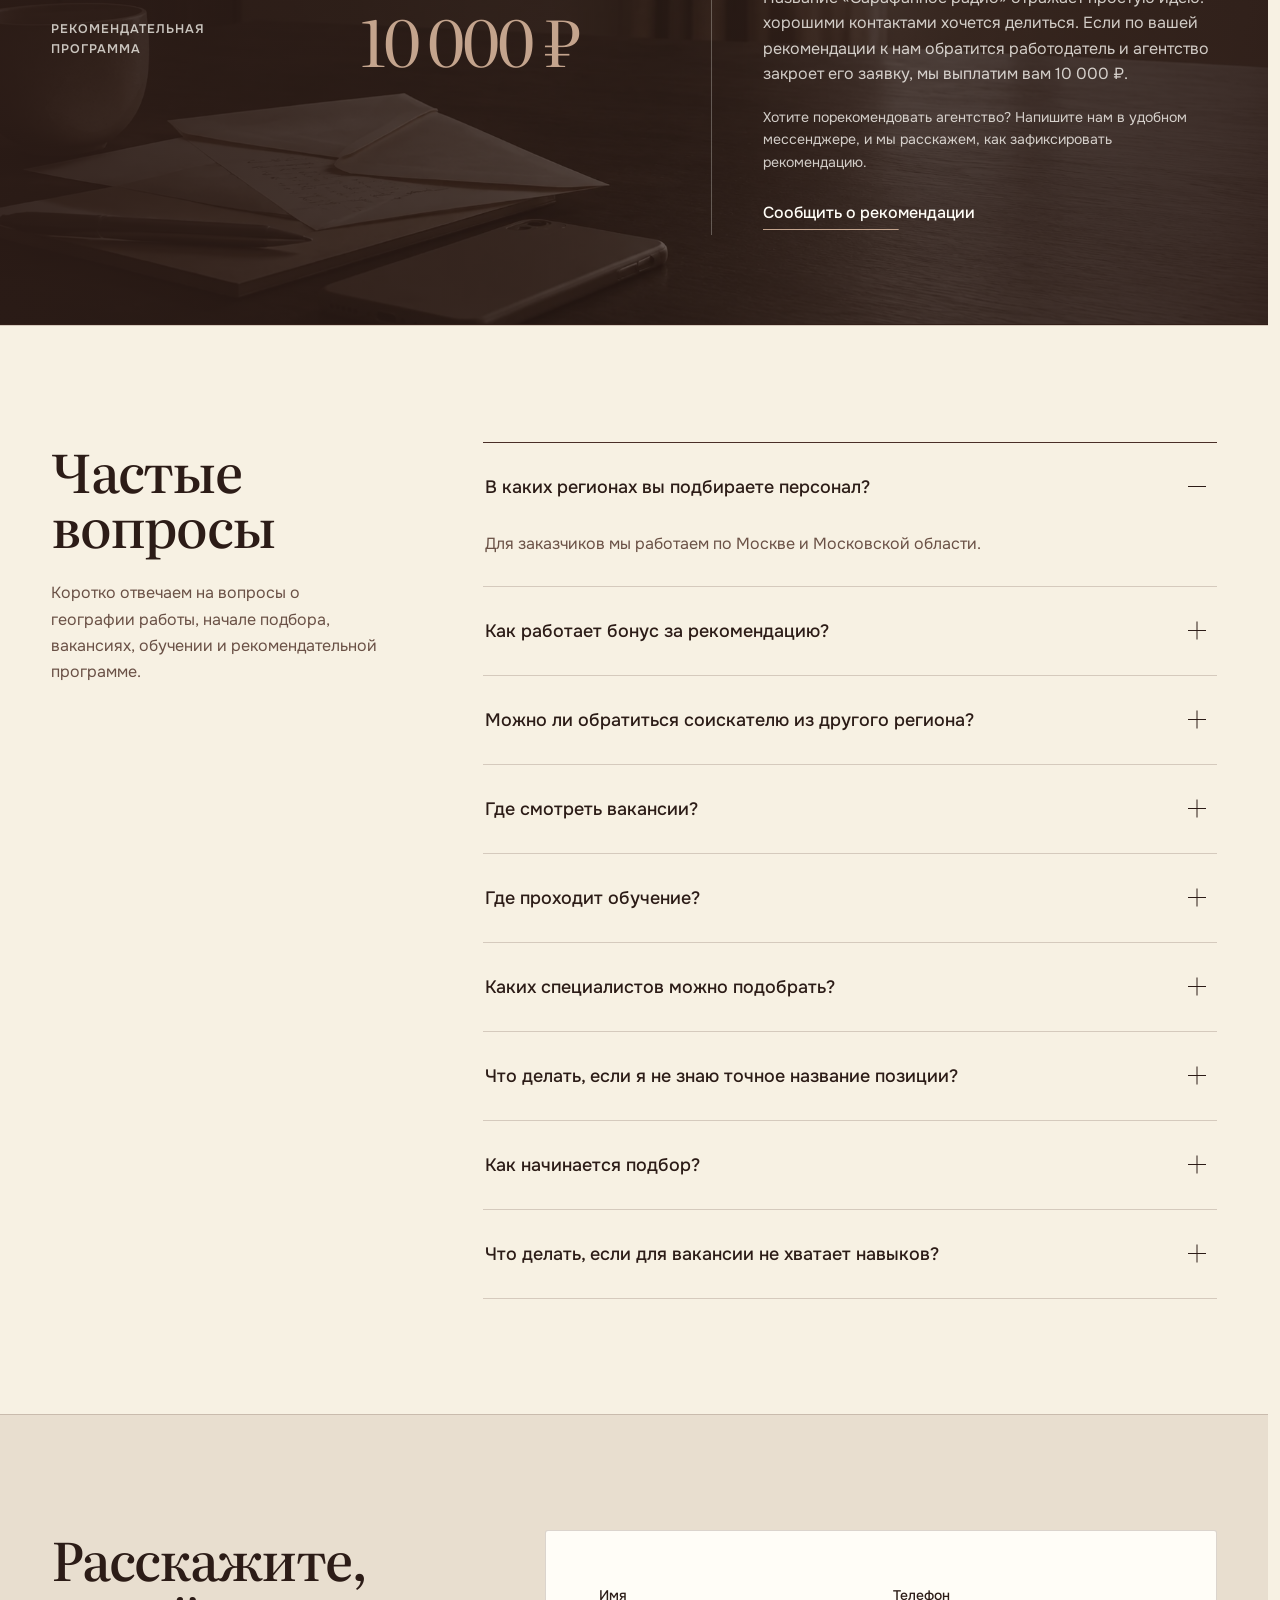
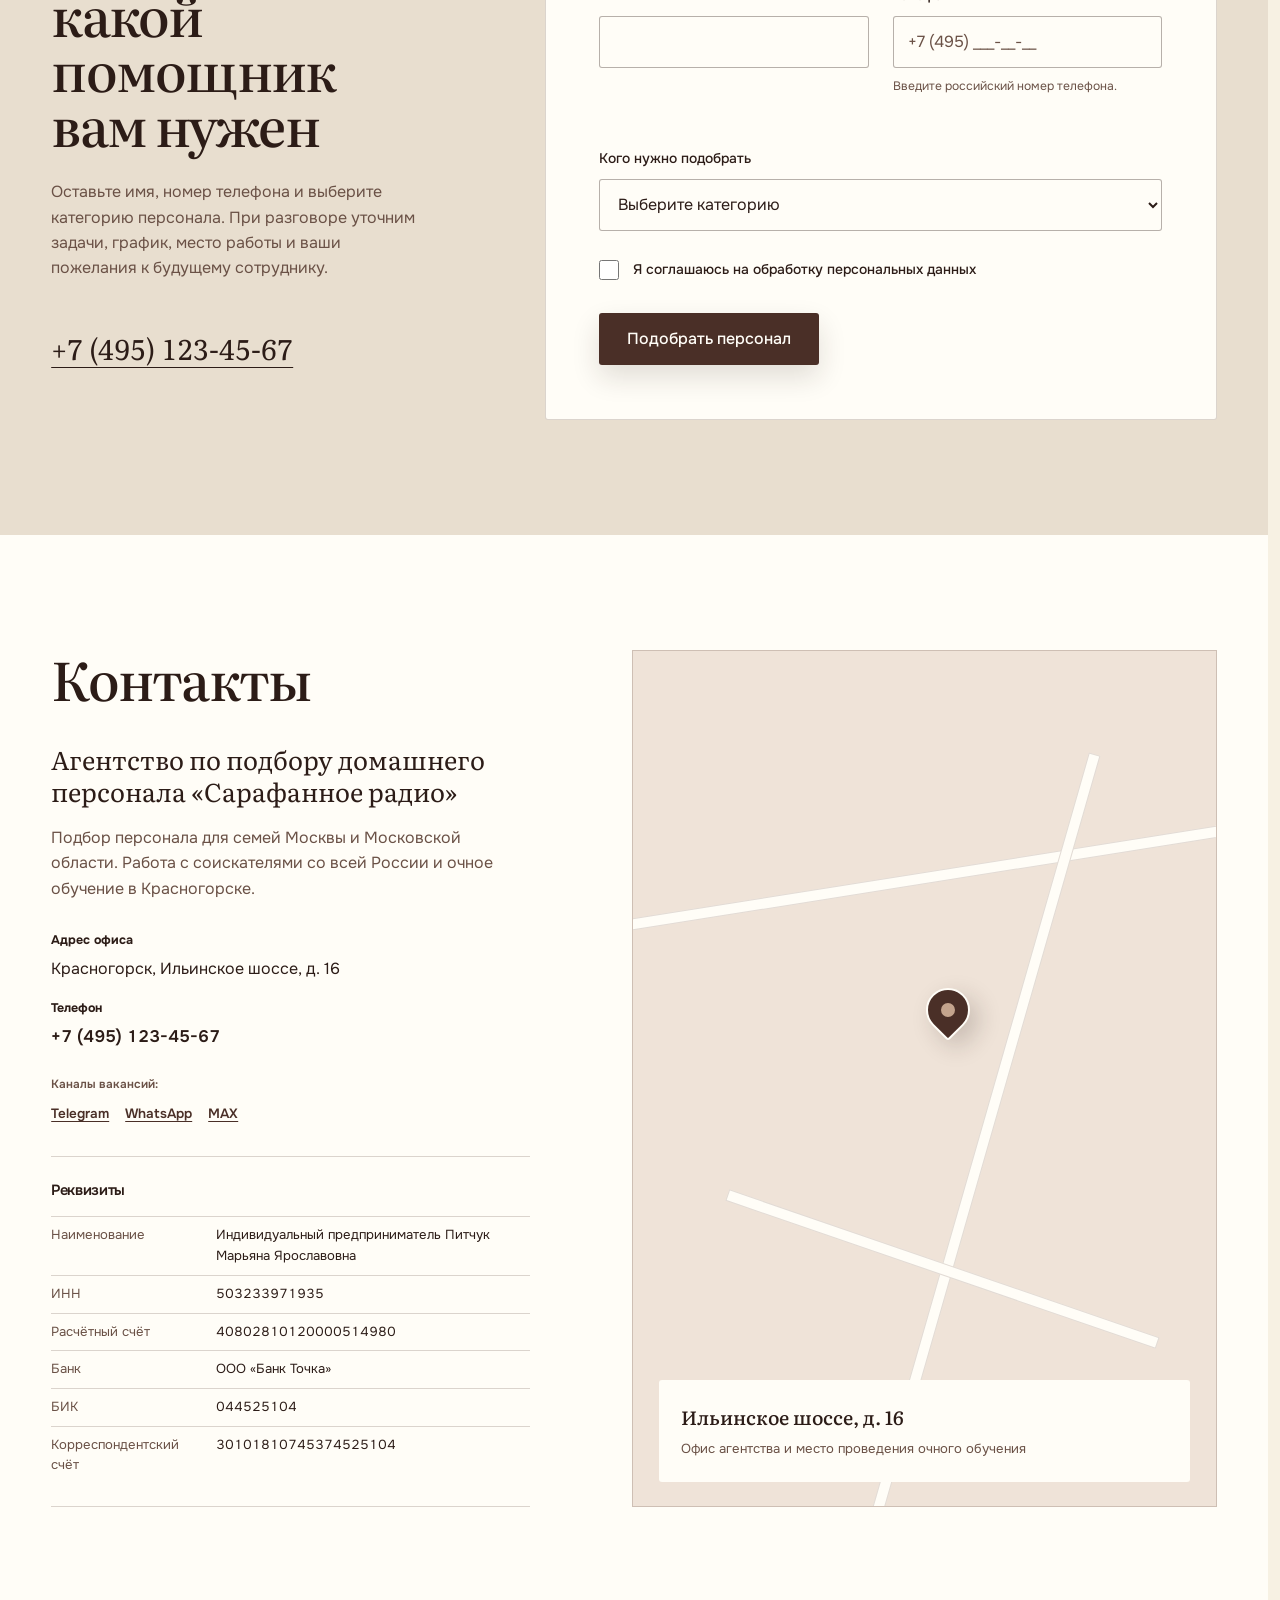
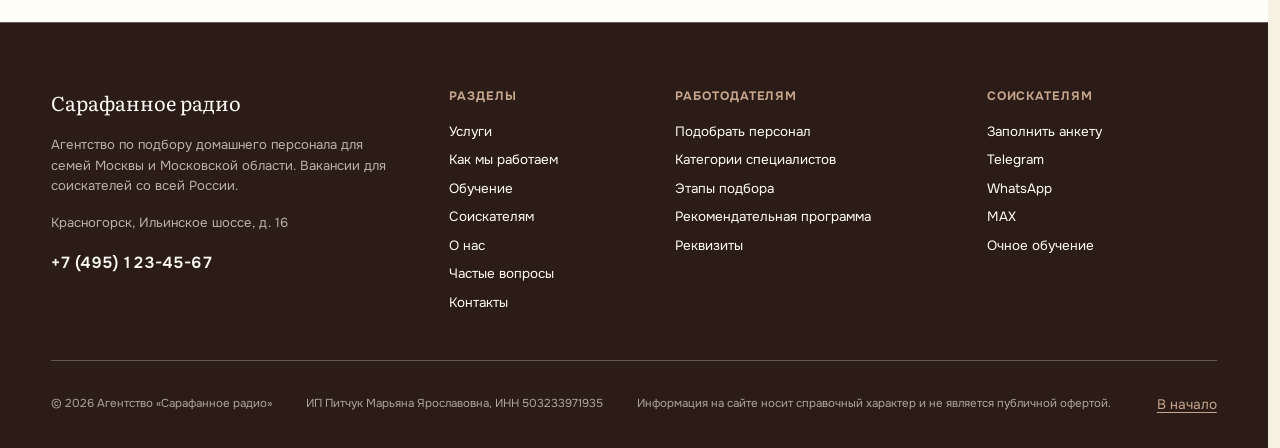
==== commit fe536118: "Publish updated classic landing page" ====
--- a/classic/index.html
+++ b/classic/index.html
@@ -11,10 +11,10 @@
   <link rel="preconnect" href="https://fonts.googleapis.com">
   <link rel="preconnect" href="https://fonts.gstatic.com" crossorigin>
   <link href="https://fonts.googleapis.com/css2?family=Literata:opsz,wght@7..72,400;7..72,500;7..72,600&amp;family=Onest:wght@400;500;600&amp;display=swap" rel="stylesheet">
-  <link rel="stylesheet" href="styles.css">
-  <link rel="stylesheet" href="../shared/applicant-form.css">
-  <script src="script.js" defer></script>
-  <script src="../shared/applicant-form.js" defer></script>
+  <link rel="stylesheet" href="styles.css?v=20260903-5">
+  <link rel="stylesheet" href="../shared/applicant-form.css?v=20260903-5">
+  <script src="script.js?v=20260903-5" defer></script>
+  <script src="../shared/applicant-form.js?v=20260903-5" defer></script>
 </head>
 <body>
   <a class="skip-link" href="#main-content">Перейти к содержанию</a>
@@ -23,7 +23,7 @@
     <div class="header-inner">
       <a class="brand" href="#top" aria-label="Сарафанное радио, на первый экран">
         <span class="brand-mark" aria-hidden="true">
-          <img src="../shared/assets/logo-approved.svg" alt="" width="260" height="128">
+          <img src="../shared/assets/logo-magpie-client.png" alt="" width="1110" height="776">
         </span>
         <span class="brand-copy">
           <span class="brand-name">Сарафанное радио</span>
@@ -41,7 +41,7 @@
       </nav>
 
       <div class="header-actions">
-        <span class="header-phone phone-demo" aria-hidden="true">+7 (___) 123-45-67</span>
+        <a class="header-phone" href="tel:+74951234567" aria-label="Позвонить в агентство: плюс семь, четыреста девяносто пять, сто двадцать три, сорок пять, шестьдесят семь">+7 (495) 123-45-67</a>
         <a class="button button-primary button-compact" href="#request">Подобрать персонал</a>
       </div>
 
@@ -58,7 +58,7 @@
       <a href="#applicants">Соискателям</a>
       <a href="#about">О нас</a>
       <a href="#contacts">Контакты</a>
-      <span class="mobile-phone phone-demo" aria-hidden="true">+7 (___) 123-45-67</span>
+      <a class="mobile-phone" href="tel:+74951234567">+7 (495) 123-45-67</a>
       <a class="button button-primary" href="#request">Подобрать персонал</a>
     </nav>
   </header>
@@ -86,6 +86,12 @@
 
     <section class="facts" aria-label="Ключевая информация">
       <div class="facts-grid">
+        <article class="fact fact-experience">
+          <span class="fact-line" aria-hidden="true"></span>
+          <p class="fact-value" aria-label="Более пятнадцати лет">15+</p>
+          <h2>лет помогаем семьям</h2>
+          <p>Опыт в сфере подбора домашнего персонала.</p>
+        </article>
         <article class="fact">
           <span class="fact-line" aria-hidden="true"></span>
           <h2>Москва и Московская область</h2>
@@ -106,9 +112,20 @@
 
     <section class="section services" id="services" aria-labelledby="services-title">
       <div class="container">
-        <header class="section-heading">
-          <h2 id="services-title">Помощник для ритма именно вашей семьи</h2>
-          <p>Домашний персонал решает разные задачи: заботится о ребёнке, поддерживает порядок, организует работу дома или помогает с личными делами. Расскажите, как устроена ваша повседневная жизнь, и мы поможем точнее сформулировать роль будущего сотрудника.</p>
+        <header class="section-heading services-heading">
+          <div class="section-heading-copy">
+            <h2 id="services-title">Помощник для ритма именно вашей семьи</h2>
+            <p>Домашний персонал решает разные задачи: заботится о ребёнке, поддерживает порядок, организует работу дома или помогает с личными делами. Расскажите, как устроена ваша повседневная жизнь, и мы поможем точнее сформулировать роль будущего сотрудника.</p>
+          </div>
+          <aside class="section-context services-context" aria-label="Как определить подходящую роль">
+            <p class="section-context-title">От одной задачи до комплексной помощи</p>
+            <p>Начинаем с вашего уклада, графика и списка дел. Так становится понятнее, нужен один специалист или сочетание нескольких ролей.</p>
+            <div class="section-context-topics" aria-label="Основные группы задач">
+              <span>Дети</span>
+              <span>Дом и участок</span>
+              <span>Личные задачи</span>
+            </div>
+          </aside>
         </header>
 
         <div class="services-grid">
@@ -181,8 +198,17 @@
     <section class="section process" id="process" aria-labelledby="process-title">
       <div class="container">
         <header class="section-heading process-heading">
-          <h2 id="process-title">Подбор начинается с разговора</h2>
-          <p>Нам важно понять не только название позиции, но и реальную задачу семьи. Обсуждаем место и формат работы, график, обязанности, желаемый опыт и особенности общения. После этого запрос превращается в понятный профиль будущего сотрудника.</p>
+          <div class="section-heading-copy">
+            <h2 id="process-title">Подбор начинается с разговора</h2>
+            <p>Нам важно понять не только название позиции, но и реальную задачу семьи. Обсуждаем место и формат работы, график, обязанности, желаемый опыт и особенности общения. После этого запрос превращается в понятный профиль будущего сотрудника.</p>
+          </div>
+          <aside class="process-route" aria-label="Путь от запроса до начала работы">
+            <span>Ваш запрос</span>
+            <span aria-hidden="true">→</span>
+            <span>Знакомство</span>
+            <span aria-hidden="true">→</span>
+            <span>Выход на работу</span>
+          </aside>
         </header>
 
         <div class="process-board">
@@ -346,6 +372,20 @@
       </div>
     </section>
 
+    <section class="agency-presentation" aria-labelledby="agency-presentation-title">
+      <div class="container agency-presentation-grid">
+        <div class="agency-presentation-copy">
+          <h2 id="agency-presentation-title">Познакомьтесь с агентством подробнее</h2>
+          <p>В презентации собраны направления подбора, очное обучение, информация о команде и контакты. Скачайте файл, чтобы спокойно изучить его и обсудить запрос с близкими.</p>
+          <a class="button button-primary" href="../shared/assets/sarafannoe-radio-agency-presentation.pdf" download>Скачать презентацию</a>
+        </div>
+        <div class="agency-presentation-visual" aria-hidden="true">
+          <span>15+</span>
+          <p>лет в сфере домашнего персонала</p>
+        </div>
+      </div>
+    </section>
+
     <section class="referral" id="referral" aria-labelledby="referral-title">
       <div class="container referral-grid">
         <p class="referral-label">Рекомендательная программа</p>
@@ -483,7 +523,7 @@
         <div class="request-copy">
           <h2 id="request-title">Расскажите, какой помощник вам нужен</h2>
           <p>Оставьте имя, номер телефона и выберите категорию персонала. При разговоре уточним задачи, график, место работы и ваши пожелания к будущему сотруднику.</p>
-          <span class="request-phone phone-demo" aria-hidden="true">+7 (___) 123-45-67</span>
+          <a class="request-phone" href="tel:+74951234567">+7 (495) 123-45-67</a>
         </div>
 
         <form class="request-form" data-request-form novalidate>
@@ -494,7 +534,7 @@
 
           <div class="field">
             <label for="request-phone">Телефон</label>
-            <input id="request-phone" name="phone" type="tel" inputmode="tel" autocomplete="tel" placeholder="+7 (___) ___-__-__" aria-describedby="phone-help phone-error" required>
+            <input id="request-phone" name="phone" type="tel" inputmode="tel" autocomplete="tel" placeholder="+7 (495) ___-__-__" aria-describedby="phone-help phone-error" required>
             <small id="phone-help">Введите российский номер телефона.</small>
             <small class="field-error" id="phone-error" aria-live="polite"></small>
           </div>
@@ -538,7 +578,7 @@
           <p class="contacts-name">Агентство по подбору домашнего персонала «Сарафанное радио»</p>
           <p class="contacts-intro">Подбор персонала для семей Москвы и Московской области. Работа с соискателями со всей России и очное обучение в Красногорске.</p>
           <address><strong>Адрес офиса</strong><span>Красногорск, Ильинское шоссе, д. 16</span></address>
-          <span class="contacts-phone phone-demo" aria-hidden="true"><strong>Телефон</strong> +7 (___) 123-45-67</span>
+          <a class="contacts-phone" href="tel:+74951234567"><strong>Телефон</strong><span>+7 (495) 123-45-67</span></a>
 
           <nav class="contact-channel-links" aria-label="Каналы с вакансиями">
             <span>Каналы вакансий:</span>
@@ -579,7 +619,7 @@
             <a class="footer-brand" href="#top">Сарафанное радио</a>
             <p>Агентство по подбору домашнего персонала для семей Москвы и Московской области. Вакансии для соискателей со всей России.</p>
             <address>Красногорск, Ильинское шоссе, д. 16</address>
-            <span class="phone-demo" aria-hidden="true">+7 (___) 123-45-67</span>
+            <a class="footer-phone" href="tel:+74951234567">+7 (495) 123-45-67</a>
           </div>
           <nav class="footer-nav" aria-label="Навигация в подвале">
             <strong>Разделы</strong>
--- a/classic/styles.css
+++ b/classic/styles.css
@@ -354,8 +354,8 @@
 .brand-mark {
   position: relative;
   display: block;
-  width: 68px;
-  height: 46px;
+  width: 78px;
+  height: 54px;
   overflow: visible;
   background: transparent;
 }
@@ -428,9 +428,18 @@
 }
 
 .header-phone {
-  font-size: 0.84rem;
+  color: var(--emerald-deep);
+  font-size: 1.02rem;
+  font-weight: 600;
   font-variant-numeric: tabular-nums;
+  letter-spacing: 0.015em;
+  text-decoration: none;
   white-space: nowrap;
+}
+
+.header-phone:hover,
+.header-phone:focus-visible {
+  color: var(--gold);
 }
 
 .nav-toggle {
@@ -495,16 +504,18 @@
 
 .hero-grid {
   display: grid;
+  width: min(calc(100% - (var(--page-pad) * 2)), var(--container));
   height: clamp(560px, calc(100svh - 226px), 742px);
   min-height: 560px;
-  grid-template-columns: minmax(0, 47fr) minmax(0, 53fr);
+  grid-template-columns: minmax(0, 52fr) minmax(0, 48fr);
+  margin-inline: auto;
 }
 
 .hero-copy {
   display: flex;
   min-height: 0;
   align-items: center;
-  padding: clamp(50px, 5vw, 86px) clamp(44px, 3.5vw, 72px);
+  padding: clamp(50px, 5vw, 86px) clamp(36px, 3.5vw, 64px) clamp(50px, 5vw, 86px) 0;
 }
 
 .hero-copy > div,
@@ -527,8 +538,9 @@
 }
 
 .hero h1 {
-  max-width: none;
-  font-size: clamp(3.1rem, 3.75vw, 4.4rem);
+  width: 100%;
+  max-width: 100%;
+  font-size: clamp(3rem, 3.4vw, 3.85rem);
 }
 
 .hero h1 span {
@@ -561,7 +573,7 @@
   width: 100%;
   height: 100%;
   object-fit: cover;
-  object-position: center 44%;
+  object-position: right 44%;
 }
 
 .hero-media figcaption {
@@ -624,8 +636,8 @@
 
 .facts-grid {
   display: grid;
-  min-height: 150px;
-  grid-template-columns: repeat(3, 1fr);
+  min-height: 168px;
+  grid-template-columns: repeat(4, minmax(0, 1fr));
 }
 
 .fact {
@@ -634,7 +646,7 @@
   min-width: 0;
   flex-direction: column;
   justify-content: center;
-  padding: 34px clamp(32px, 5vw, 78px);
+  padding: 30px clamp(20px, 2.7vw, 44px);
   text-align: center;
 }
 
@@ -673,9 +685,83 @@
   line-height: 1.42;
 }
 
+.fact-value {
+  margin: 0 auto 2px !important;
+  color: var(--emerald) !important;
+  font-family: var(--font-display);
+  font-size: clamp(2.2rem, 3vw, 3.5rem) !important;
+  letter-spacing: -0.04em;
+  line-height: 0.95 !important;
+}
+
+.fact-experience h2 {
+  margin-top: 5px;
+}
+
 /* Services */
 .services {
   background: var(--paper);
+}
+
+.services-heading,
+.process-heading {
+  grid-template-columns: minmax(0, 1fr) minmax(390px, 0.82fr);
+  align-items: end;
+  column-gap: clamp(52px, 7vw, 108px);
+}
+
+.section-heading-copy {
+  display: grid;
+  gap: 28px;
+}
+
+.section-heading-copy > p {
+  max-width: 58ch;
+  color: var(--ink-soft);
+  font-size: clamp(1rem, 1.18vw, 1.2rem);
+  line-height: 1.65;
+}
+
+.section-context {
+  display: grid;
+  gap: 16px;
+  align-self: stretch;
+  padding: 28px 30px;
+  border-top: 1px solid var(--gold);
+  background: var(--paper-bright);
+}
+
+.section-context-title {
+  max-width: 18ch;
+  color: var(--emerald-deep);
+  font-family: var(--font-display);
+  font-size: clamp(1.55rem, 2vw, 2.2rem);
+  line-height: 1.12;
+}
+
+.section-context > p:not(.section-context-title) {
+  color: var(--ink-soft);
+  font-size: 0.92rem;
+  line-height: 1.55;
+}
+
+.section-context-topics {
+  display: grid;
+  grid-template-columns: repeat(3, minmax(0, 1fr));
+  margin-top: auto;
+  border-top: 1px solid var(--line);
+}
+
+.section-context-topics span {
+  padding: 12px 8px 0;
+  color: var(--emerald);
+  font-size: 0.78rem;
+  font-weight: 600;
+  text-align: center;
+}
+
+.section-context-topics span + span {
+  border-left: 1px solid var(--line);
 }
 
 .services-grid {
@@ -860,7 +946,32 @@
 }
 
 .process-heading {
-  grid-template-columns: minmax(0, 1fr);
+  grid-template-columns: minmax(0, 1fr) minmax(390px, 0.82fr);
+}
+
+.process-route {
+  display: grid;
+  min-height: 176px;
+  grid-template-columns: minmax(0, 1fr) auto minmax(0, 1fr) auto minmax(0, 1fr);
+  align-items: center;
+  gap: 14px;
+  padding: 28px 30px;
+  border-top: 1px solid var(--gold);
+  background: var(--paper-deep);
+}
+
+.process-route span {
+  color: var(--emerald-deep);
+  font-family: var(--font-display);
+  font-size: clamp(1rem, 1.3vw, 1.3rem);
+  line-height: 1.25;
+  text-align: center;
+}
+
+.process-route span[aria-hidden="true"] {
+  color: var(--gold);
+  font-family: var(--font-ui);
+  font-size: 1.1rem;
 }
 
 .process-board {
@@ -874,6 +985,7 @@
 }
 
 .process-status {
+  position: relative;
   display: flex;
   grid-column: 1 / span 4;
   grid-row: 1 / span 2;
@@ -882,6 +994,22 @@
   padding: clamp(32px, 4vw, 60px);
   background: var(--emerald-deep);
   color: var(--paper-bright);
+  isolation: isolate;
+  overflow: hidden;
+}
+
+.process-status::before {
+  position: absolute;
+  right: -16%;
+  bottom: -5%;
+  z-index: -1;
+  width: 92%;
+  aspect-ratio: 1110 / 776;
+  background: url("../shared/assets/logo-magpie-client.png") center / contain no-repeat;
+  content: "";
+  filter: brightness(0) invert(1);
+  opacity: 0.07;
+  pointer-events: none;
 }
 
 .process-status p {
@@ -893,6 +1021,7 @@
 }
 
 .process-item {
+  position: relative;
   display: flex;
   min-width: 0;
   flex-direction: column;
@@ -900,6 +1029,27 @@
   padding: clamp(30px, 4vw, 58px);
   border-left: 1px solid var(--line);
   border-bottom: 1px solid var(--line);
+  isolation: isolate;
+}
+
+.process-item::before,
+.process-item::after {
+  position: absolute;
+  inset: 0;
+  content: "";
+  pointer-events: none;
+}
+
+.process-item::before {
+  z-index: -2;
+  background: var(--process-visual) var(--process-position, center) / cover no-repeat;
+  filter: grayscale(0.22) saturate(0.62);
+  opacity: 0.18;
+}
+
+.process-item::after {
+  z-index: -1;
+  background: linear-gradient(180deg, rgba(255, 253, 247, 0.48), rgba(255, 253, 247, 0.92));
 }
 
 .process-item:nth-last-child(-n + 2) {
@@ -920,24 +1070,32 @@
 }
 
 .process-task {
+  --process-visual: url("../shared/assets/hero-moscow-consultation-v2.webp");
+  --process-position: center 42%;
   grid-column: 5 / span 3;
   grid-row: 1;
   background: var(--paper);
 }
 
 .process-candidates {
+  --process-visual: url("../shared/assets/applicant-moscow-v2.webp");
+  --process-position: center 26%;
   grid-column: 8 / span 5;
   grid-row: 1;
   background: var(--emerald-mist);
 }
 
 .process-meeting {
+  --process-visual: url("../shared/assets/team-partner-provided.webp");
+  --process-position: center 34%;
   grid-column: 5 / span 5;
   grid-row: 2;
   background: var(--paper-bright);
 }
 
 .process-start {
+  --process-visual: url("../shared/assets/service-nanny-moscow-v2.webp");
+  --process-position: center 38%;
   grid-column: 10 / span 3;
   grid-row: 2;
   background: var(--paper-deep);
@@ -993,14 +1151,17 @@
 
 /* Difference */
 .difference {
-  background: var(--emerald-deep);
+  background: var(--paper);
   color: var(--paper-bright);
 }
 
 .difference-grid {
   display: grid;
+  width: min(calc(100% - (var(--page-pad) * 2)), var(--container));
   min-height: 680px;
   grid-template-columns: minmax(0, 0.84fr) minmax(0, 1.16fr);
+  margin-inline: auto;
+  background: var(--emerald-deep);
 }
 
 .difference-copy {
@@ -1376,11 +1537,108 @@
   text-align: center;
 }
 
+/* Agency presentation */
+.agency-presentation {
+  padding-block: clamp(64px, 7vw, 102px);
+  border-top: 1px solid var(--line);
+  background: var(--paper);
+}
+
+.agency-presentation-grid {
+  display: grid;
+  min-height: 360px;
+  grid-template-columns: minmax(0, 1.25fr) minmax(360px, 0.75fr);
+  border: 1px solid var(--line);
+  background: var(--paper-bright);
+}
+
+.agency-presentation-copy {
+  display: flex;
+  flex-direction: column;
+  align-items: flex-start;
+  justify-content: center;
+  padding: clamp(42px, 5vw, 76px);
+}
+
+.agency-presentation-copy h2 {
+  max-width: 16ch;
+  font-size: clamp(2.5rem, 3.8vw, 4.35rem);
+}
+
+.agency-presentation-copy p {
+  max-width: 57ch;
+  margin-top: 24px;
+  color: var(--ink-soft);
+}
+
+.agency-presentation-copy .button {
+  margin-top: 32px;
+}
+
+.agency-presentation-visual {
+  position: relative;
+  display: flex;
+  flex-direction: column;
+  justify-content: flex-end;
+  padding: clamp(36px, 4vw, 58px);
+  overflow: hidden;
+  background: var(--paper-deep);
+  isolation: isolate;
+}
+
+.agency-presentation-visual::before {
+  position: absolute;
+  top: -8%;
+  right: -12%;
+  z-index: -1;
+  width: 104%;
+  aspect-ratio: 1110 / 776;
+  background: url("../shared/assets/logo-magpie-client.png") center / contain no-repeat;
+  content: "";
+  opacity: 0.13;
+}
+
+.agency-presentation-visual > span {
+  color: var(--emerald);
+  font-family: var(--font-display);
+  font-size: clamp(4.8rem, 8vw, 8rem);
+  letter-spacing: -0.04em;
+  line-height: 0.82;
+}
+
+.agency-presentation-visual p {
+  max-width: 19ch;
+  margin-top: 18px;
+  color: var(--ink-soft);
+  font-size: 1rem;
+}
+
 /* Referral */
 .referral {
+  position: relative;
+  overflow: hidden;
   border-top: 1px solid var(--line);
   border-bottom: 1px solid var(--line);
-  background: var(--paper-deep);
+  background: var(--emerald-deep);
+  isolation: isolate;
+}
+
+.referral::before,
+.referral::after {
+  position: absolute;
+  inset: 0;
+  content: "";
+  pointer-events: none;
+}
+
+.referral::before {
+  z-index: -2;
+  background: url("../shared/assets/referral-recommendation-background.webp") center / cover no-repeat;
+}
+
+.referral::after {
+  z-index: -1;
+  background: linear-gradient(90deg, rgba(44, 28, 23, 0.92), rgba(44, 28, 23, 0.73) 52%, rgba(44, 28, 23, 0.9));
 }
 
 .referral-grid {
@@ -1393,7 +1651,7 @@
 }
 
 .referral-label {
-  color: var(--ink-soft);
+  color: rgba(255, 253, 247, 0.74);
   font-size: 0.78rem;
   font-weight: 600;
   letter-spacing: 0.08em;
@@ -1401,7 +1659,7 @@
 }
 
 .referral-value {
-  color: var(--emerald);
+  color: var(--gold-soft);
   font-family: var(--font-display);
   font-size: clamp(3.2rem, 5vw, 5.8rem);
   letter-spacing: -0.05em;
@@ -1410,8 +1668,12 @@
 }
 
 .referral-copy {
-  border-left: 1px solid var(--line);
+  border-left: 1px solid var(--line-dark);
   padding-left: clamp(28px, 4vw, 64px);
+}
+
+.referral-copy h2 {
+  color: var(--paper-bright);
 }
 
 .referral-copy h2 {
@@ -1421,7 +1683,15 @@
 
 .referral-copy p {
   margin-top: 20px;
-  color: var(--ink-soft);
+  color: rgba(255, 253, 247, 0.78);
+}
+
+.referral-copy .text-action {
+  color: var(--paper-bright);
+}
+
+.referral-copy .text-action::after {
+  background: var(--gold-soft);
 }
 
 .referral-copy small {
@@ -1733,9 +2003,25 @@
 }
 
 .contacts-phone {
-  display: block;
+  display: grid;
+  width: fit-content;
+  gap: 5px;
   margin-top: 18px;
+  color: var(--emerald-deep);
   font-variant-numeric: tabular-nums;
+  text-decoration: none;
+}
+
+.contacts-phone span {
+  font-size: 1.05rem;
+  font-weight: 600;
+}
+
+.contacts-phone:hover,
+.contacts-phone:focus-visible,
+.footer-phone:hover,
+.footer-phone:focus-visible {
+  color: var(--gold);
 }
 
 .contact-channel-links {
@@ -1949,7 +2235,7 @@
   }
 
   .hero-copy {
-    padding-inline: var(--page-pad);
+    padding-inline: 0 var(--page-pad);
   }
 }
 
@@ -2385,7 +2671,7 @@
 }
 
 .brand-mark {
-  flex: 0 0 68px;
+  flex: 0 0 78px;
 }
 
 .brand-mark img {
@@ -2395,14 +2681,6 @@
 .desktop-nav a {
   font-size: 1.04rem;
   line-height: 1.2;
-}
-
-.phone-demo {
-  pointer-events: none;
-  user-select: none;
-  font-variant-numeric: tabular-nums;
-  letter-spacing: 0.06em;
-  white-space: nowrap;
 }
 
 .services-grid {
@@ -2587,23 +2865,37 @@
 }
 
 .about-heading {
-  max-width: 960px;
+  max-width: none;
+  grid-template-columns: minmax(0, 0.86fr) minmax(0, 1.14fr);
+  align-items: start;
+  column-gap: clamp(48px, 7vw, 108px);
+  row-gap: 18px;
+}
+
+.about-heading h2 {
+  grid-column: 1;
+  grid-row: 1 / span 2;
+}
+
+.about-heading > p {
+  grid-column: 2;
+  max-width: 62ch;
 }
 
 .about-heading p + p {
-  margin-top: 14px;
+  margin-top: 0;
 }
 
 .about-mosaic {
-  grid-template-columns: minmax(0, 1.62fr) minmax(360px, 0.88fr);
-  grid-template-rows: 190px 430px;
+  grid-template-columns: minmax(520px, 0.78fr) minmax(0, 1fr);
+  grid-template-rows: 190px 450px;
   gap: 20px;
 }
 
 .team-figure {
   grid-column: 1;
   grid-row: 1 / 3;
-  height: 640px;
+  height: 660px;
   min-height: 0;
 }
 
@@ -2649,7 +2941,7 @@
 .team-partner {
   grid-column: 2;
   grid-row: 2;
-  height: 430px;
+  height: 450px;
   min-height: 0;
 }
 
@@ -2761,6 +3053,15 @@
   color: var(--gold-soft);
 }
 
+.footer-phone {
+  width: fit-content;
+  color: var(--paper-bright);
+  font-size: 1rem;
+  font-weight: 600;
+  font-variant-numeric: tabular-nums;
+  text-decoration: none;
+}
+
 .footer-bottom {
   display: grid;
   min-height: 88px;
@@ -2791,6 +3092,37 @@
 }
 
 @media (max-width: 980px) {
+  .services-heading,
+  .process-heading {
+    grid-template-columns: 1fr;
+  }
+
+  .about-heading {
+    grid-template-columns: 1fr;
+  }
+
+  .about-heading h2,
+  .about-heading > p {
+    grid-column: auto;
+    grid-row: auto;
+  }
+
+  .process-route {
+    min-height: 0;
+  }
+
+  .facts-grid {
+    grid-template-columns: repeat(2, minmax(0, 1fr));
+  }
+
+  .agency-presentation-grid {
+    grid-template-columns: 1fr;
+  }
+
+  .agency-presentation-visual {
+    min-height: 280px;
+  }
+
   .checks-panel {
     grid-template-columns: 1fr;
   }
@@ -2815,24 +3147,25 @@
 
   .about-mosaic {
     grid-template-columns: 1fr 1fr;
-    grid-template-rows: 180px 400px;
+    grid-template-rows: 560px 360px;
   }
 
   .team-figure {
+    grid-column: 1 / -1;
+    grid-row: 1;
+    height: 560px;
+    min-height: 0;
+  }
+
+  .certificate-figure {
     grid-column: 1;
-    grid-row: 1 / 3;
-    height: 600px;
-  }
-
-  .certificate-figure {
-    grid-column: 2;
-    grid-row: 1;
+    grid-row: 2;
   }
 
   .team-partner {
     grid-column: 2;
     grid-row: 2;
-    height: 400px;
+    height: 360px;
   }
 }
 
@@ -2843,6 +3176,32 @@
 
   .brand-mark {
     flex-basis: 54px;
+  }
+
+  .facts-grid {
+    grid-template-columns: 1fr;
+  }
+
+  .process-route {
+    grid-template-columns: 1fr;
+    justify-items: start;
+  }
+
+  .process-route span {
+    text-align: left;
+  }
+
+  .process-route span[aria-hidden="true"] {
+    transform: rotate(90deg);
+  }
+
+  .agency-presentation-copy,
+  .agency-presentation-visual {
+    padding: 30px 24px;
+  }
+
+  .referral::after {
+    background: rgba(44, 28, 23, 0.88);
   }
 
   .services-help,
